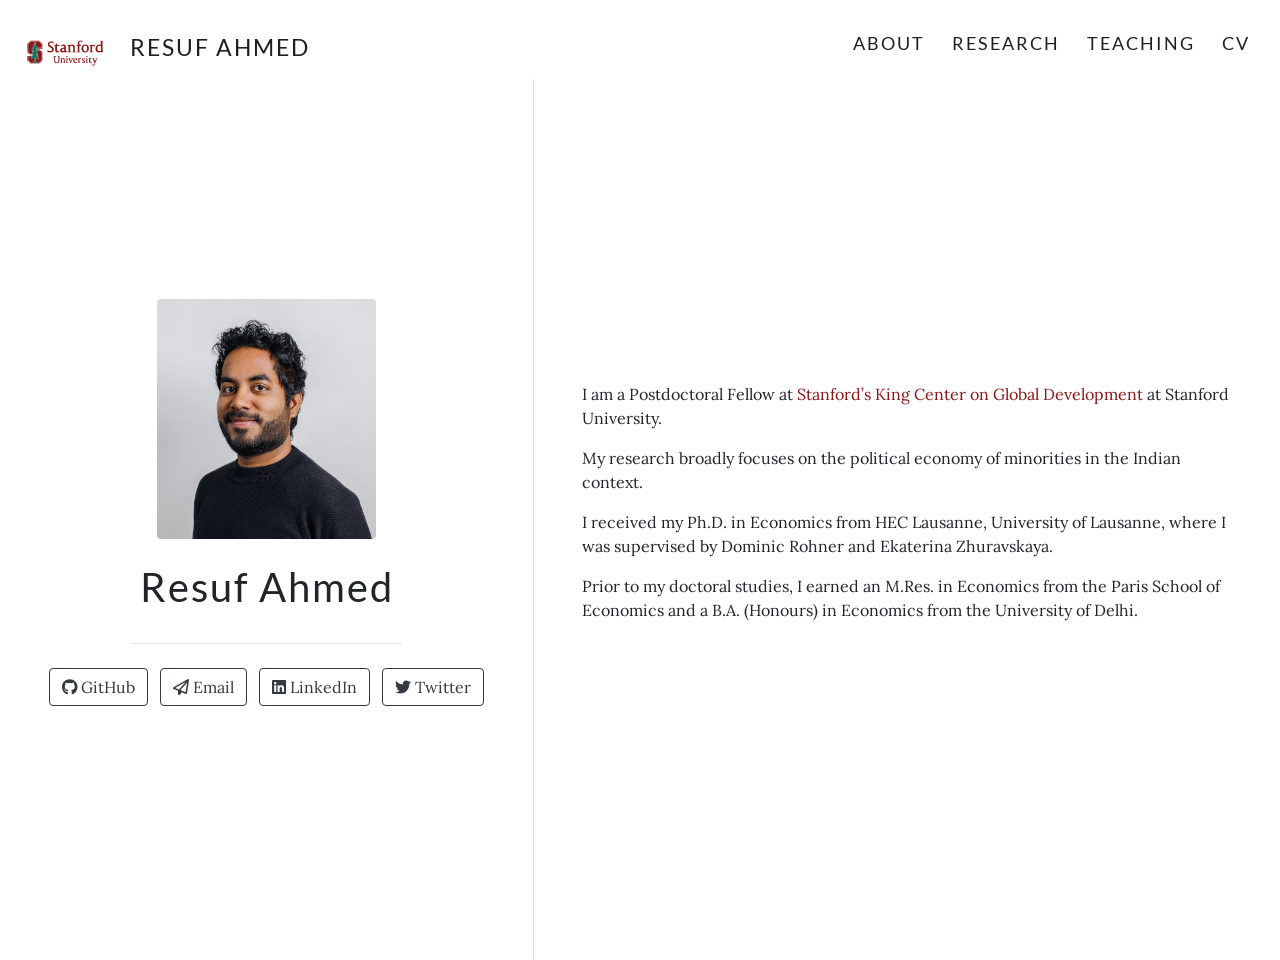
==== docs/index.html @ 6afdfbcd "updated papers" ====
<!doctype html>
<html lang="en">
  <head>
    <!-- Required meta tags -->
    <meta charset="utf-8">
    <meta name="viewport" content="width=device-width, initial-scale=1, shrink-to-fit=no">

    <!-- Bootstrap CSS -->
    <style type="text/css">:root{--blue:#007bff;--indigo:#6610f2;--purple:#6f42c1;--pink:#e83e8c;--red:#dc3545;--orange:#fd7e14;--yellow:#ffc107;--green:#28a745;--teal:#20c997;--cyan:#17a2b8;--white:#fff;--gray:#6c757d;--gray-dark:#343a40;--primary:#007bff;--secondary:#6c757d;--success:#28a745;--info:#17a2b8;--warning:#ffc107;--danger:#dc3545;--light:#f8f9fa;--dark:#343a40;--breakpoint-xs:0;--breakpoint-sm:576px;--breakpoint-md:768px;--breakpoint-lg:992px;--breakpoint-xl:1200px;--font-family-sans-serif:-apple-system,BlinkMacSystemFont,"Segoe UI",Roboto,"Helvetica Neue",Arial,"Noto Sans",sans-serif,"Apple Color Emoji","Segoe UI Emoji","Segoe UI Symbol","Noto Color Emoji";--font-family-monospace:SFMono-Regular,Menlo,Monaco,Consolas,"Liberation Mono","Courier New",monospace}*,::after,::before{box-sizing:border-box}html{font-family:sans-serif;line-height:1.15;-webkit-text-size-adjust:100%;-webkit-tap-highlight-color:transparent}article,aside,figcaption,figure,footer,header,hgroup,main,nav,section{display:block}body{margin:0;font-family:-apple-system,BlinkMacSystemFont,"Segoe UI",Roboto,"Helvetica Neue",Arial,"Noto Sans",sans-serif,"Apple Color Emoji","Segoe UI Emoji","Segoe UI Symbol","Noto Color Emoji";font-size:1rem;font-weight:400;line-height:1.5;color:#212529;text-align:left;background-color:#fff}[tabindex="-1"]:focus:not(:focus-visible){outline:0!important}hr{box-sizing:content-box;height:0;overflow:visible}h1,h2,h3,h4,h5,h6{margin-top:0;margin-bottom:.5rem}p{margin-top:0;margin-bottom:1rem}abbr[data-original-title],abbr[title]{text-decoration:underline;-webkit-text-decoration:underline dotted;text-decoration:underline dotted;cursor:help;border-bottom:0;-webkit-text-decoration-skip-ink:none;text-decoration-skip-ink:none}address{margin-bottom:1rem;font-style:normal;line-height:inherit}dl,ol,ul{margin-top:0;margin-bottom:1rem}ol ol,ol ul,ul ol,ul ul{margin-bottom:0}dt{font-weight:700}dd{margin-bottom:.5rem;margin-left:0}blockquote{margin:0 0 1rem}b,strong{font-weight:bolder}small{font-size:80%}sub,sup{position:relative;font-size:75%;line-height:0;vertical-align:baseline}sub{bottom:-.25em}sup{top:-.5em}a{color:#007bff;text-decoration:none;background-color:transparent}a:hover{color:#0056b3;text-decoration:underline}a:not([href]){color:inherit;text-decoration:none}a:not([href]):hover{color:inherit;text-decoration:none}code,kbd,pre,samp{font-family:SFMono-Regular,Menlo,Monaco,Consolas,"Liberation Mono","Courier New",monospace;font-size:1em}pre{margin-top:0;margin-bottom:1rem;overflow:auto;-ms-overflow-style:scrollbar}figure{margin:0 0 1rem}img{vertical-align:middle;border-style:none}svg{overflow:hidden;vertical-align:middle}table{border-collapse:collapse}caption{padding-top:.75rem;padding-bottom:.75rem;color:#6c757d;text-align:left;caption-side:bottom}th{text-align:inherit}label{display:inline-block;margin-bottom:.5rem}button{border-radius:0}button:focus{outline:1px dotted;outline:5px auto -webkit-focus-ring-color}button,input,optgroup,select,textarea{margin:0;font-family:inherit;font-size:inherit;line-height:inherit}button,input{overflow:visible}button,select{text-transform:none}[role=button]{cursor:pointer}select{word-wrap:normal}[type=button],[type=reset],[type=submit],button{-webkit-appearance:button}[type=button]:not(:disabled),[type=reset]:not(:disabled),[type=submit]:not(:disabled),button:not(:disabled){cursor:pointer}[type=button]::-moz-focus-inner,[type=reset]::-moz-focus-inner,[type=submit]::-moz-focus-inner,button::-moz-focus-inner{padding:0;border-style:none}input[type=checkbox],input[type=radio]{box-sizing:border-box;padding:0}textarea{overflow:auto;resize:vertical}fieldset{min-width:0;padding:0;margin:0;border:0}legend{display:block;width:100%;max-width:100%;padding:0;margin-bottom:.5rem;font-size:1.5rem;line-height:inherit;color:inherit;white-space:normal}progress{vertical-align:baseline}[type=number]::-webkit-inner-spin-button,[type=number]::-webkit-outer-spin-button{height:auto}[type=search]{outline-offset:-2px;-webkit-appearance:none}[type=search]::-webkit-search-decoration{-webkit-appearance:none}::-webkit-file-upload-button{font:inherit;-webkit-appearance:button}output{display:inline-block}summary{display:list-item;cursor:pointer}template{display:none}[hidden]{display:none!important}.h1,.h2,.h3,.h4,.h5,.h6,h1,h2,h3,h4,h5,h6{margin-bottom:.5rem;font-weight:500;line-height:1.2}.h1,h1{font-size:2.5rem}.h2,h2{font-size:2rem}.h3,h3{font-size:1.75rem}.h4,h4{font-size:1.5rem}.h5,h5{font-size:1.25rem}.h6,h6{font-size:1rem}.lead{font-size:1.25rem;font-weight:300}.display-1{font-size:6rem;font-weight:300;line-height:1.2}.display-2{font-size:5.5rem;font-weight:300;line-height:1.2}.display-3{font-size:4.5rem;font-weight:300;line-height:1.2}.display-4{font-size:3.5rem;font-weight:300;line-height:1.2}hr{margin-top:1rem;margin-bottom:1rem;border:0;border-top:1px solid rgba(0,0,0,.1)}.small,small{font-size:80%;font-weight:400}.mark,mark{padding:.2em;background-color:#fcf8e3}.list-unstyled{padding-left:0;list-style:none}.list-inline{padding-left:0;list-style:none}.list-inline-item{display:inline-block}.list-inline-item:not(:last-child){margin-right:.5rem}.initialism{font-size:90%;text-transform:uppercase}.blockquote{margin-bottom:1rem;font-size:1.25rem}.blockquote-footer{display:block;font-size:80%;color:#6c757d}.blockquote-footer::before{content:"\2014\00A0"}.img-fluid{max-width:100%;height:auto}.img-thumbnail{padding:.25rem;background-color:#fff;border:1px solid #dee2e6;border-radius:.25rem;max-width:100%;height:auto}.figure{display:inline-block}.figure-img{margin-bottom:.5rem;line-height:1}.figure-caption{font-size:90%;color:#6c757d}code{font-size:87.5%;color:#e83e8c;word-wrap:break-word}a>code{color:inherit}kbd{padding:.2rem .4rem;font-size:87.5%;color:#fff;background-color:#212529;border-radius:.2rem}kbd kbd{padding:0;font-size:100%;font-weight:700}pre{display:block;font-size:87.5%;color:#212529}pre code{font-size:inherit;color:inherit;word-break:normal}.pre-scrollable{max-height:340px;overflow-y:scroll}.container{width:100%;padding-right:15px;padding-left:15px;margin-right:auto;margin-left:auto}@media (min-width:576px){.container{max-width:540px}}@media (min-width:768px){.container{max-width:720px}}@media (min-width:992px){.container{max-width:960px}}@media (min-width:1200px){.container{max-width:1140px}}.container-fluid,.container-lg,.container-md,.container-sm,.container-xl{width:100%;padding-right:15px;padding-left:15px;margin-right:auto;margin-left:auto}@media (min-width:576px){.container,.container-sm{max-width:540px}}@media (min-width:768px){.container,.container-md,.container-sm{max-width:720px}}@media (min-width:992px){.container,.container-lg,.container-md,.container-sm{max-width:960px}}@media (min-width:1200px){.container,.container-lg,.container-md,.container-sm,.container-xl{max-width:1140px}}.row{display:-ms-flexbox;display:flex;-ms-flex-wrap:wrap;flex-wrap:wrap;margin-right:-15px;margin-left:-15px}.no-gutters{margin-right:0;margin-left:0}.no-gutters>.col,.no-gutters>[class*=col-]{padding-right:0;padding-left:0}.col,.col-1,.col-10,.col-11,.col-12,.col-2,.col-3,.col-4,.col-5,.col-6,.col-7,.col-8,.col-9,.col-auto,.col-lg,.col-lg-1,.col-lg-10,.col-lg-11,.col-lg-12,.col-lg-2,.col-lg-3,.col-lg-4,.col-lg-5,.col-lg-6,.col-lg-7,.col-lg-8,.col-lg-9,.col-lg-auto,.col-md,.col-md-1,.col-md-10,.col-md-11,.col-md-12,.col-md-2,.col-md-3,.col-md-4,.col-md-5,.col-md-6,.col-md-7,.col-md-8,.col-md-9,.col-md-auto,.col-sm,.col-sm-1,.col-sm-10,.col-sm-11,.col-sm-12,.col-sm-2,.col-sm-3,.col-sm-4,.col-sm-5,.col-sm-6,.col-sm-7,.col-sm-8,.col-sm-9,.col-sm-auto,.col-xl,.col-xl-1,.col-xl-10,.col-xl-11,.col-xl-12,.col-xl-2,.col-xl-3,.col-xl-4,.col-xl-5,.col-xl-6,.col-xl-7,.col-xl-8,.col-xl-9,.col-xl-auto{position:relative;width:100%;padding-right:15px;padding-left:15px}.col{-ms-flex-preferred-size:0;flex-basis:0;-ms-flex-positive:1;flex-grow:1;min-width:0;max-width:100%}.row-cols-1>*{-ms-flex:0 0 100%;flex:0 0 100%;max-width:100%}.row-cols-2>*{-ms-flex:0 0 50%;flex:0 0 50%;max-width:50%}.row-cols-3>*{-ms-flex:0 0 33.333333%;flex:0 0 33.333333%;max-width:33.333333%}.row-cols-4>*{-ms-flex:0 0 25%;flex:0 0 25%;max-width:25%}.row-cols-5>*{-ms-flex:0 0 20%;flex:0 0 20%;max-width:20%}.row-cols-6>*{-ms-flex:0 0 16.666667%;flex:0 0 16.666667%;max-width:16.666667%}.col-auto{-ms-flex:0 0 auto;flex:0 0 auto;width:auto;max-width:100%}.col-1{-ms-flex:0 0 8.333333%;flex:0 0 8.333333%;max-width:8.333333%}.col-2{-ms-flex:0 0 16.666667%;flex:0 0 16.666667%;max-width:16.666667%}.col-3{-ms-flex:0 0 25%;flex:0 0 25%;max-width:25%}.col-4{-ms-flex:0 0 33.333333%;flex:0 0 33.333333%;max-width:33.333333%}.col-5{-ms-flex:0 0 41.666667%;flex:0 0 41.666667%;max-width:41.666667%}.col-6{-ms-flex:0 0 50%;flex:0 0 50%;max-width:50%}.col-7{-ms-flex:0 0 58.333333%;flex:0 0 58.333333%;max-width:58.333333%}.col-8{-ms-flex:0 0 66.666667%;flex:0 0 66.666667%;max-width:66.666667%}.col-9{-ms-flex:0 0 75%;flex:0 0 75%;max-width:75%}.col-10{-ms-flex:0 0 83.333333%;flex:0 0 83.333333%;max-width:83.333333%}.col-11{-ms-flex:0 0 91.666667%;flex:0 0 91.666667%;max-width:91.666667%}.col-12{-ms-flex:0 0 100%;flex:0 0 100%;max-width:100%}.order-first{-ms-flex-order:-1;order:-1}.order-last{-ms-flex-order:13;order:13}.order-0{-ms-flex-order:0;order:0}.order-1{-ms-flex-order:1;order:1}.order-2{-ms-flex-order:2;order:2}.order-3{-ms-flex-order:3;order:3}.order-4{-ms-flex-order:4;order:4}.order-5{-ms-flex-order:5;order:5}.order-6{-ms-flex-order:6;order:6}.order-7{-ms-flex-order:7;order:7}.order-8{-ms-flex-order:8;order:8}.order-9{-ms-flex-order:9;order:9}.order-10{-ms-flex-order:10;order:10}.order-11{-ms-flex-order:11;order:11}.order-12{-ms-flex-order:12;order:12}.offset-1{margin-left:8.333333%}.offset-2{margin-left:16.666667%}.offset-3{margin-left:25%}.offset-4{margin-left:33.333333%}.offset-5{margin-left:41.666667%}.offset-6{margin-left:50%}.offset-7{margin-left:58.333333%}.offset-8{margin-left:66.666667%}.offset-9{margin-left:75%}.offset-10{margin-left:83.333333%}.offset-11{margin-left:91.666667%}@media (min-width:576px){.col-sm{-ms-flex-preferred-size:0;flex-basis:0;-ms-flex-positive:1;flex-grow:1;min-width:0;max-width:100%}.row-cols-sm-1>*{-ms-flex:0 0 100%;flex:0 0 100%;max-width:100%}.row-cols-sm-2>*{-ms-flex:0 0 50%;flex:0 0 50%;max-width:50%}.row-cols-sm-3>*{-ms-flex:0 0 33.333333%;flex:0 0 33.333333%;max-width:33.333333%}.row-cols-sm-4>*{-ms-flex:0 0 25%;flex:0 0 25%;max-width:25%}.row-cols-sm-5>*{-ms-flex:0 0 20%;flex:0 0 20%;max-width:20%}.row-cols-sm-6>*{-ms-flex:0 0 16.666667%;flex:0 0 16.666667%;max-width:16.666667%}.col-sm-auto{-ms-flex:0 0 auto;flex:0 0 auto;width:auto;max-width:100%}.col-sm-1{-ms-flex:0 0 8.333333%;flex:0 0 8.333333%;max-width:8.333333%}.col-sm-2{-ms-flex:0 0 16.666667%;flex:0 0 16.666667%;max-width:16.666667%}.col-sm-3{-ms-flex:0 0 25%;flex:0 0 25%;max-width:25%}.col-sm-4{-ms-flex:0 0 33.333333%;flex:0 0 33.333333%;max-width:33.333333%}.col-sm-5{-ms-flex:0 0 41.666667%;flex:0 0 41.666667%;max-width:41.666667%}.col-sm-6{-ms-flex:0 0 50%;flex:0 0 50%;max-width:50%}.col-sm-7{-ms-flex:0 0 58.333333%;flex:0 0 58.333333%;max-width:58.333333%}.col-sm-8{-ms-flex:0 0 66.666667%;flex:0 0 66.666667%;max-width:66.666667%}.col-sm-9{-ms-flex:0 0 75%;flex:0 0 75%;max-width:75%}.col-sm-10{-ms-flex:0 0 83.333333%;flex:0 0 83.333333%;max-width:83.333333%}.col-sm-11{-ms-flex:0 0 91.666667%;flex:0 0 91.666667%;max-width:91.666667%}.col-sm-12{-ms-flex:0 0 100%;flex:0 0 100%;max-width:100%}.order-sm-first{-ms-flex-order:-1;order:-1}.order-sm-last{-ms-flex-order:13;order:13}.order-sm-0{-ms-flex-order:0;order:0}.order-sm-1{-ms-flex-order:1;order:1}.order-sm-2{-ms-flex-order:2;order:2}.order-sm-3{-ms-flex-order:3;order:3}.order-sm-4{-ms-flex-order:4;order:4}.order-sm-5{-ms-flex-order:5;order:5}.order-sm-6{-ms-flex-order:6;order:6}.order-sm-7{-ms-flex-order:7;order:7}.order-sm-8{-ms-flex-order:8;order:8}.order-sm-9{-ms-flex-order:9;order:9}.order-sm-10{-ms-flex-order:10;order:10}.order-sm-11{-ms-flex-order:11;order:11}.order-sm-12{-ms-flex-order:12;order:12}.offset-sm-0{margin-left:0}.offset-sm-1{margin-left:8.333333%}.offset-sm-2{margin-left:16.666667%}.offset-sm-3{margin-left:25%}.offset-sm-4{margin-left:33.333333%}.offset-sm-5{margin-left:41.666667%}.offset-sm-6{margin-left:50%}.offset-sm-7{margin-left:58.333333%}.offset-sm-8{margin-left:66.666667%}.offset-sm-9{margin-left:75%}.offset-sm-10{margin-left:83.333333%}.offset-sm-11{margin-left:91.666667%}}@media (min-width:768px){.col-md{-ms-flex-preferred-size:0;flex-basis:0;-ms-flex-positive:1;flex-grow:1;min-width:0;max-width:100%}.row-cols-md-1>*{-ms-flex:0 0 100%;flex:0 0 100%;max-width:100%}.row-cols-md-2>*{-ms-flex:0 0 50%;flex:0 0 50%;max-width:50%}.row-cols-md-3>*{-ms-flex:0 0 33.333333%;flex:0 0 33.333333%;max-width:33.333333%}.row-cols-md-4>*{-ms-flex:0 0 25%;flex:0 0 25%;max-width:25%}.row-cols-md-5>*{-ms-flex:0 0 20%;flex:0 0 20%;max-width:20%}.row-cols-md-6>*{-ms-flex:0 0 16.666667%;flex:0 0 16.666667%;max-width:16.666667%}.col-md-auto{-ms-flex:0 0 auto;flex:0 0 auto;width:auto;max-width:100%}.col-md-1{-ms-flex:0 0 8.333333%;flex:0 0 8.333333%;max-width:8.333333%}.col-md-2{-ms-flex:0 0 16.666667%;flex:0 0 16.666667%;max-width:16.666667%}.col-md-3{-ms-flex:0 0 25%;flex:0 0 25%;max-width:25%}.col-md-4{-ms-flex:0 0 33.333333%;flex:0 0 33.333333%;max-width:33.333333%}.col-md-5{-ms-flex:0 0 41.666667%;flex:0 0 41.666667%;max-width:41.666667%}.col-md-6{-ms-flex:0 0 50%;flex:0 0 50%;max-width:50%}.col-md-7{-ms-flex:0 0 58.333333%;flex:0 0 58.333333%;max-width:58.333333%}.col-md-8{-ms-flex:0 0 66.666667%;flex:0 0 66.666667%;max-width:66.666667%}.col-md-9{-ms-flex:0 0 75%;flex:0 0 75%;max-width:75%}.col-md-10{-ms-flex:0 0 83.333333%;flex:0 0 83.333333%;max-width:83.333333%}.col-md-11{-ms-flex:0 0 91.666667%;flex:0 0 91.666667%;max-width:91.666667%}.col-md-12{-ms-flex:0 0 100%;flex:0 0 100%;max-width:100%}.order-md-first{-ms-flex-order:-1;order:-1}.order-md-last{-ms-flex-order:13;order:13}.order-md-0{-ms-flex-order:0;order:0}.order-md-1{-ms-flex-order:1;order:1}.order-md-2{-ms-flex-order:2;order:2}.order-md-3{-ms-flex-order:3;order:3}.order-md-4{-ms-flex-order:4;order:4}.order-md-5{-ms-flex-order:5;order:5}.order-md-6{-ms-flex-order:6;order:6}.order-md-7{-ms-flex-order:7;order:7}.order-md-8{-ms-flex-order:8;order:8}.order-md-9{-ms-flex-order:9;order:9}.order-md-10{-ms-flex-order:10;order:10}.order-md-11{-ms-flex-order:11;order:11}.order-md-12{-ms-flex-order:12;order:12}.offset-md-0{margin-left:0}.offset-md-1{margin-left:8.333333%}.offset-md-2{margin-left:16.666667%}.offset-md-3{margin-left:25%}.offset-md-4{margin-left:33.333333%}.offset-md-5{margin-left:41.666667%}.offset-md-6{margin-left:50%}.offset-md-7{margin-left:58.333333%}.offset-md-8{margin-left:66.666667%}.offset-md-9{margin-left:75%}.offset-md-10{margin-left:83.333333%}.offset-md-11{margin-left:91.666667%}}@media (min-width:992px){.col-lg{-ms-flex-preferred-size:0;flex-basis:0;-ms-flex-positive:1;flex-grow:1;min-width:0;max-width:100%}.row-cols-lg-1>*{-ms-flex:0 0 100%;flex:0 0 100%;max-width:100%}.row-cols-lg-2>*{-ms-flex:0 0 50%;flex:0 0 50%;max-width:50%}.row-cols-lg-3>*{-ms-flex:0 0 33.333333%;flex:0 0 33.333333%;max-width:33.333333%}.row-cols-lg-4>*{-ms-flex:0 0 25%;flex:0 0 25%;max-width:25%}.row-cols-lg-5>*{-ms-flex:0 0 20%;flex:0 0 20%;max-width:20%}.row-cols-lg-6>*{-ms-flex:0 0 16.666667%;flex:0 0 16.666667%;max-width:16.666667%}.col-lg-auto{-ms-flex:0 0 auto;flex:0 0 auto;width:auto;max-width:100%}.col-lg-1{-ms-flex:0 0 8.333333%;flex:0 0 8.333333%;max-width:8.333333%}.col-lg-2{-ms-flex:0 0 16.666667%;flex:0 0 16.666667%;max-width:16.666667%}.col-lg-3{-ms-flex:0 0 25%;flex:0 0 25%;max-width:25%}.col-lg-4{-ms-flex:0 0 33.333333%;flex:0 0 33.333333%;max-width:33.333333%}.col-lg-5{-ms-flex:0 0 41.666667%;flex:0 0 41.666667%;max-width:41.666667%}.col-lg-6{-ms-flex:0 0 50%;flex:0 0 50%;max-width:50%}.col-lg-7{-ms-flex:0 0 58.333333%;flex:0 0 58.333333%;max-width:58.333333%}.col-lg-8{-ms-flex:0 0 66.666667%;flex:0 0 66.666667%;max-width:66.666667%}.col-lg-9{-ms-flex:0 0 75%;flex:0 0 75%;max-width:75%}.col-lg-10{-ms-flex:0 0 83.333333%;flex:0 0 83.333333%;max-width:83.333333%}.col-lg-11{-ms-flex:0 0 91.666667%;flex:0 0 91.666667%;max-width:91.666667%}.col-lg-12{-ms-flex:0 0 100%;flex:0 0 100%;max-width:100%}.order-lg-first{-ms-flex-order:-1;order:-1}.order-lg-last{-ms-flex-order:13;order:13}.order-lg-0{-ms-flex-order:0;order:0}.order-lg-1{-ms-flex-order:1;order:1}.order-lg-2{-ms-flex-order:2;order:2}.order-lg-3{-ms-flex-order:3;order:3}.order-lg-4{-ms-flex-order:4;order:4}.order-lg-5{-ms-flex-order:5;order:5}.order-lg-6{-ms-flex-order:6;order:6}.order-lg-7{-ms-flex-order:7;order:7}.order-lg-8{-ms-flex-order:8;order:8}.order-lg-9{-ms-flex-order:9;order:9}.order-lg-10{-ms-flex-order:10;order:10}.order-lg-11{-ms-flex-order:11;order:11}.order-lg-12{-ms-flex-order:12;order:12}.offset-lg-0{margin-left:0}.offset-lg-1{margin-left:8.333333%}.offset-lg-2{margin-left:16.666667%}.offset-lg-3{margin-left:25%}.offset-lg-4{margin-left:33.333333%}.offset-lg-5{margin-left:41.666667%}.offset-lg-6{margin-left:50%}.offset-lg-7{margin-left:58.333333%}.offset-lg-8{margin-left:66.666667%}.offset-lg-9{margin-left:75%}.offset-lg-10{margin-left:83.333333%}.offset-lg-11{margin-left:91.666667%}}@media (min-width:1200px){.col-xl{-ms-flex-preferred-size:0;flex-basis:0;-ms-flex-positive:1;flex-grow:1;min-width:0;max-width:100%}.row-cols-xl-1>*{-ms-flex:0 0 100%;flex:0 0 100%;max-width:100%}.row-cols-xl-2>*{-ms-flex:0 0 50%;flex:0 0 50%;max-width:50%}.row-cols-xl-3>*{-ms-flex:0 0 33.333333%;flex:0 0 33.333333%;max-width:33.333333%}.row-cols-xl-4>*{-ms-flex:0 0 25%;flex:0 0 25%;max-width:25%}.row-cols-xl-5>*{-ms-flex:0 0 20%;flex:0 0 20%;max-width:20%}.row-cols-xl-6>*{-ms-flex:0 0 16.666667%;flex:0 0 16.666667%;max-width:16.666667%}.col-xl-auto{-ms-flex:0 0 auto;flex:0 0 auto;width:auto;max-width:100%}.col-xl-1{-ms-flex:0 0 8.333333%;flex:0 0 8.333333%;max-width:8.333333%}.col-xl-2{-ms-flex:0 0 16.666667%;flex:0 0 16.666667%;max-width:16.666667%}.col-xl-3{-ms-flex:0 0 25%;flex:0 0 25%;max-width:25%}.col-xl-4{-ms-flex:0 0 33.333333%;flex:0 0 33.333333%;max-width:33.333333%}.col-xl-5{-ms-flex:0 0 41.666667%;flex:0 0 41.666667%;max-width:41.666667%}.col-xl-6{-ms-flex:0 0 50%;flex:0 0 50%;max-width:50%}.col-xl-7{-ms-flex:0 0 58.333333%;flex:0 0 58.333333%;max-width:58.333333%}.col-xl-8{-ms-flex:0 0 66.666667%;flex:0 0 66.666667%;max-width:66.666667%}.col-xl-9{-ms-flex:0 0 75%;flex:0 0 75%;max-width:75%}.col-xl-10{-ms-flex:0 0 83.333333%;flex:0 0 83.333333%;max-width:83.333333%}.col-xl-11{-ms-flex:0 0 91.666667%;flex:0 0 91.666667%;max-width:91.666667%}.col-xl-12{-ms-flex:0 0 100%;flex:0 0 100%;max-width:100%}.order-xl-first{-ms-flex-order:-1;order:-1}.order-xl-last{-ms-flex-order:13;order:13}.order-xl-0{-ms-flex-order:0;order:0}.order-xl-1{-ms-flex-order:1;order:1}.order-xl-2{-ms-flex-order:2;order:2}.order-xl-3{-ms-flex-order:3;order:3}.order-xl-4{-ms-flex-order:4;order:4}.order-xl-5{-ms-flex-order:5;order:5}.order-xl-6{-ms-flex-order:6;order:6}.order-xl-7{-ms-flex-order:7;order:7}.order-xl-8{-ms-flex-order:8;order:8}.order-xl-9{-ms-flex-order:9;order:9}.order-xl-10{-ms-flex-order:10;order:10}.order-xl-11{-ms-flex-order:11;order:11}.order-xl-12{-ms-flex-order:12;order:12}.offset-xl-0{margin-left:0}.offset-xl-1{margin-left:8.333333%}.offset-xl-2{margin-left:16.666667%}.offset-xl-3{margin-left:25%}.offset-xl-4{margin-left:33.333333%}.offset-xl-5{margin-left:41.666667%}.offset-xl-6{margin-left:50%}.offset-xl-7{margin-left:58.333333%}.offset-xl-8{margin-left:66.666667%}.offset-xl-9{margin-left:75%}.offset-xl-10{margin-left:83.333333%}.offset-xl-11{margin-left:91.666667%}}.table{width:100%;margin-bottom:1rem;color:#212529}.table td,.table th{padding:.75rem;vertical-align:top;border-top:1px solid #dee2e6}.table thead th{vertical-align:bottom;border-bottom:2px solid #dee2e6}.table tbody+tbody{border-top:2px solid #dee2e6}.table-sm td,.table-sm th{padding:.3rem}.table-bordered{border:1px solid #dee2e6}.table-bordered td,.table-bordered th{border:1px solid #dee2e6}.table-bordered thead td,.table-bordered thead th{border-bottom-width:2px}.table-borderless tbody+tbody,.table-borderless td,.table-borderless th,.table-borderless thead th{border:0}.table-striped tbody tr:nth-of-type(odd){background-color:rgba(0,0,0,.05)}.table-hover tbody tr:hover{color:#212529;background-color:rgba(0,0,0,.075)}.table-primary,.table-primary>td,.table-primary>th{background-color:#b8daff}.table-primary tbody+tbody,.table-primary td,.table-primary th,.table-primary thead th{border-color:#7abaff}.table-hover .table-primary:hover{background-color:#9fcdff}.table-hover .table-primary:hover>td,.table-hover .table-primary:hover>th{background-color:#9fcdff}.table-secondary,.table-secondary>td,.table-secondary>th{background-color:#d6d8db}.table-secondary tbody+tbody,.table-secondary td,.table-secondary th,.table-secondary thead th{border-color:#b3b7bb}.table-hover .table-secondary:hover{background-color:#c8cbcf}.table-hover .table-secondary:hover>td,.table-hover .table-secondary:hover>th{background-color:#c8cbcf}.table-success,.table-success>td,.table-success>th{background-color:#c3e6cb}.table-success tbody+tbody,.table-success td,.table-success th,.table-success thead th{border-color:#8fd19e}.table-hover .table-success:hover{background-color:#b1dfbb}.table-hover .table-success:hover>td,.table-hover .table-success:hover>th{background-color:#b1dfbb}.table-info,.table-info>td,.table-info>th{background-color:#bee5eb}.table-info tbody+tbody,.table-info td,.table-info th,.table-info thead th{border-color:#86cfda}.table-hover .table-info:hover{background-color:#abdde5}.table-hover .table-info:hover>td,.table-hover .table-info:hover>th{background-color:#abdde5}.table-warning,.table-warning>td,.table-warning>th{background-color:#ffeeba}.table-warning tbody+tbody,.table-warning td,.table-warning th,.table-warning thead th{border-color:#ffdf7e}.table-hover .table-warning:hover{background-color:#ffe8a1}.table-hover .table-warning:hover>td,.table-hover .table-warning:hover>th{background-color:#ffe8a1}.table-danger,.table-danger>td,.table-danger>th{background-color:#f5c6cb}.table-danger tbody+tbody,.table-danger td,.table-danger th,.table-danger thead th{border-color:#ed969e}.table-hover .table-danger:hover{background-color:#f1b0b7}.table-hover .table-danger:hover>td,.table-hover .table-danger:hover>th{background-color:#f1b0b7}.table-light,.table-light>td,.table-light>th{background-color:#fdfdfe}.table-light tbody+tbody,.table-light td,.table-light th,.table-light thead th{border-color:#fbfcfc}.table-hover .table-light:hover{background-color:#ececf6}.table-hover .table-light:hover>td,.table-hover .table-light:hover>th{background-color:#ececf6}.table-dark,.table-dark>td,.table-dark>th{background-color:#c6c8ca}.table-dark tbody+tbody,.table-dark td,.table-dark th,.table-dark thead th{border-color:#95999c}.table-hover .table-dark:hover{background-color:#b9bbbe}.table-hover .table-dark:hover>td,.table-hover .table-dark:hover>th{background-color:#b9bbbe}.table-active,.table-active>td,.table-active>th{background-color:rgba(0,0,0,.075)}.table-hover .table-active:hover{background-color:rgba(0,0,0,.075)}.table-hover .table-active:hover>td,.table-hover .table-active:hover>th{background-color:rgba(0,0,0,.075)}.table .thead-dark th{color:#fff;background-color:#343a40;border-color:#454d55}.table .thead-light th{color:#495057;background-color:#e9ecef;border-color:#dee2e6}.table-dark{color:#fff;background-color:#343a40}.table-dark td,.table-dark th,.table-dark thead th{border-color:#454d55}.table-dark.table-bordered{border:0}.table-dark.table-striped tbody tr:nth-of-type(odd){background-color:rgba(255,255,255,.05)}.table-dark.table-hover tbody tr:hover{color:#fff;background-color:rgba(255,255,255,.075)}@media (max-width:575.98px){.table-responsive-sm{display:block;width:100%;overflow-x:auto;-webkit-overflow-scrolling:touch}.table-responsive-sm>.table-bordered{border:0}}@media (max-width:767.98px){.table-responsive-md{display:block;width:100%;overflow-x:auto;-webkit-overflow-scrolling:touch}.table-responsive-md>.table-bordered{border:0}}@media (max-width:991.98px){.table-responsive-lg{display:block;width:100%;overflow-x:auto;-webkit-overflow-scrolling:touch}.table-responsive-lg>.table-bordered{border:0}}@media (max-width:1199.98px){.table-responsive-xl{display:block;width:100%;overflow-x:auto;-webkit-overflow-scrolling:touch}.table-responsive-xl>.table-bordered{border:0}}.table-responsive{display:block;width:100%;overflow-x:auto;-webkit-overflow-scrolling:touch}.table-responsive>.table-bordered{border:0}.form-control{display:block;width:100%;height:calc(1.5em + .75rem + 2px);padding:.375rem .75rem;font-size:1rem;font-weight:400;line-height:1.5;color:#495057;background-color:#fff;background-clip:padding-box;border:1px solid #ced4da;border-radius:.25rem;transition:border-color .15s ease-in-out,box-shadow .15s ease-in-out}@media (prefers-reduced-motion:reduce){.form-control{transition:none}}.form-control::-ms-expand{background-color:transparent;border:0}.form-control:-moz-focusring{color:transparent;text-shadow:0 0 0 #495057}.form-control:focus{color:#495057;background-color:#fff;border-color:#80bdff;outline:0;box-shadow:0 0 0 .2rem rgba(0,123,255,.25)}.form-control::-webkit-input-placeholder{color:#6c757d;opacity:1}.form-control::-moz-placeholder{color:#6c757d;opacity:1}.form-control:-ms-input-placeholder{color:#6c757d;opacity:1}.form-control::-ms-input-placeholder{color:#6c757d;opacity:1}.form-control::placeholder{color:#6c757d;opacity:1}.form-control:disabled,.form-control[readonly]{background-color:#e9ecef;opacity:1}input[type=date].form-control,input[type=datetime-local].form-control,input[type=month].form-control,input[type=time].form-control{-webkit-appearance:none;-moz-appearance:none;appearance:none}select.form-control:focus::-ms-value{color:#495057;background-color:#fff}.form-control-file,.form-control-range{display:block;width:100%}.col-form-label{padding-top:calc(.375rem + 1px);padding-bottom:calc(.375rem + 1px);margin-bottom:0;font-size:inherit;line-height:1.5}.col-form-label-lg{padding-top:calc(.5rem + 1px);padding-bottom:calc(.5rem + 1px);font-size:1.25rem;line-height:1.5}.col-form-label-sm{padding-top:calc(.25rem + 1px);padding-bottom:calc(.25rem + 1px);font-size:.875rem;line-height:1.5}.form-control-plaintext{display:block;width:100%;padding:.375rem 0;margin-bottom:0;font-size:1rem;line-height:1.5;color:#212529;background-color:transparent;border:solid transparent;border-width:1px 0}.form-control-plaintext.form-control-lg,.form-control-plaintext.form-control-sm{padding-right:0;padding-left:0}.form-control-sm{height:calc(1.5em + .5rem + 2px);padding:.25rem .5rem;font-size:.875rem;line-height:1.5;border-radius:.2rem}.form-control-lg{height:calc(1.5em + 1rem + 2px);padding:.5rem 1rem;font-size:1.25rem;line-height:1.5;border-radius:.3rem}select.form-control[multiple],select.form-control[size]{height:auto}textarea.form-control{height:auto}.form-group{margin-bottom:1rem}.form-text{display:block;margin-top:.25rem}.form-row{display:-ms-flexbox;display:flex;-ms-flex-wrap:wrap;flex-wrap:wrap;margin-right:-5px;margin-left:-5px}.form-row>.col,.form-row>[class*=col-]{padding-right:5px;padding-left:5px}.form-check{position:relative;display:block;padding-left:1.25rem}.form-check-input{position:absolute;margin-top:.3rem;margin-left:-1.25rem}.form-check-input:disabled~.form-check-label,.form-check-input[disabled]~.form-check-label{color:#6c757d}.form-check-label{margin-bottom:0}.form-check-inline{display:-ms-inline-flexbox;display:inline-flex;-ms-flex-align:center;align-items:center;padding-left:0;margin-right:.75rem}.form-check-inline .form-check-input{position:static;margin-top:0;margin-right:.3125rem;margin-left:0}.valid-feedback{display:none;width:100%;margin-top:.25rem;font-size:80%;color:#28a745}.valid-tooltip{position:absolute;top:100%;z-index:5;display:none;max-width:100%;padding:.25rem .5rem;margin-top:.1rem;font-size:.875rem;line-height:1.5;color:#fff;background-color:rgba(40,167,69,.9);border-radius:.25rem}.is-valid~.valid-feedback,.is-valid~.valid-tooltip,.was-validated :valid~.valid-feedback,.was-validated :valid~.valid-tooltip{display:block}.form-control.is-valid,.was-validated .form-control:valid{border-color:#28a745;padding-right:calc(1.5em + .75rem);background-image:url("data:image/svg+xml,%3csvg xmlns='http://www.w3.org/2000/svg' width='8' height='8' viewBox='0 0 8 8'%3e%3cpath fill='%2328a745' d='M2.3 6.73L.6 4.53c-.4-1.04.46-1.4 1.1-.8l1.1 1.4 3.4-3.8c.6-.63 1.6-.27 1.2.7l-4 4.6c-.43.5-.8.4-1.1.1z'/%3e%3c/svg%3e");background-repeat:no-repeat;background-position:right calc(.375em + .1875rem) center;background-size:calc(.75em + .375rem) calc(.75em + .375rem)}.form-control.is-valid:focus,.was-validated .form-control:valid:focus{border-color:#28a745;box-shadow:0 0 0 .2rem rgba(40,167,69,.25)}.was-validated textarea.form-control:valid,textarea.form-control.is-valid{padding-right:calc(1.5em + .75rem);background-position:top calc(.375em + .1875rem) right calc(.375em + .1875rem)}.custom-select.is-valid,.was-validated .custom-select:valid{border-color:#28a745;padding-right:calc(.75em + 2.3125rem);background:url("data:image/svg+xml,%3csvg xmlns='http://www.w3.org/2000/svg' width='4' height='5' viewBox='0 0 4 5'%3e%3cpath fill='%23343a40' d='M2 0L0 2h4zm0 5L0 3h4z'/%3e%3c/svg%3e") no-repeat right .75rem center/8px 10px,url("data:image/svg+xml,%3csvg xmlns='http://www.w3.org/2000/svg' width='8' height='8' viewBox='0 0 8 8'%3e%3cpath fill='%2328a745' d='M2.3 6.73L.6 4.53c-.4-1.04.46-1.4 1.1-.8l1.1 1.4 3.4-3.8c.6-.63 1.6-.27 1.2.7l-4 4.6c-.43.5-.8.4-1.1.1z'/%3e%3c/svg%3e") #fff no-repeat center right 1.75rem/calc(.75em + .375rem) calc(.75em + .375rem)}.custom-select.is-valid:focus,.was-validated .custom-select:valid:focus{border-color:#28a745;box-shadow:0 0 0 .2rem rgba(40,167,69,.25)}.form-check-input.is-valid~.form-check-label,.was-validated .form-check-input:valid~.form-check-label{color:#28a745}.form-check-input.is-valid~.valid-feedback,.form-check-input.is-valid~.valid-tooltip,.was-validated .form-check-input:valid~.valid-feedback,.was-validated .form-check-input:valid~.valid-tooltip{display:block}.custom-control-input.is-valid~.custom-control-label,.was-validated .custom-control-input:valid~.custom-control-label{color:#28a745}.custom-control-input.is-valid~.custom-control-label::before,.was-validated .custom-control-input:valid~.custom-control-label::before{border-color:#28a745}.custom-control-input.is-valid:checked~.custom-control-label::before,.was-validated .custom-control-input:valid:checked~.custom-control-label::before{border-color:#34ce57;background-color:#34ce57}.custom-control-input.is-valid:focus~.custom-control-label::before,.was-validated .custom-control-input:valid:focus~.custom-control-label::before{box-shadow:0 0 0 .2rem rgba(40,167,69,.25)}.custom-control-input.is-valid:focus:not(:checked)~.custom-control-label::before,.was-validated .custom-control-input:valid:focus:not(:checked)~.custom-control-label::before{border-color:#28a745}.custom-file-input.is-valid~.custom-file-label,.was-validated .custom-file-input:valid~.custom-file-label{border-color:#28a745}.custom-file-input.is-valid:focus~.custom-file-label,.was-validated .custom-file-input:valid:focus~.custom-file-label{border-color:#28a745;box-shadow:0 0 0 .2rem rgba(40,167,69,.25)}.invalid-feedback{display:none;width:100%;margin-top:.25rem;font-size:80%;color:#dc3545}.invalid-tooltip{position:absolute;top:100%;z-index:5;display:none;max-width:100%;padding:.25rem .5rem;margin-top:.1rem;font-size:.875rem;line-height:1.5;color:#fff;background-color:rgba(220,53,69,.9);border-radius:.25rem}.is-invalid~.invalid-feedback,.is-invalid~.invalid-tooltip,.was-validated :invalid~.invalid-feedback,.was-validated :invalid~.invalid-tooltip{display:block}.form-control.is-invalid,.was-validated .form-control:invalid{border-color:#dc3545;padding-right:calc(1.5em + .75rem);background-image:url("data:image/svg+xml,%3csvg xmlns='http://www.w3.org/2000/svg' width='12' height='12' fill='none' stroke='%23dc3545' viewBox='0 0 12 12'%3e%3ccircle cx='6' cy='6' r='4.5'/%3e%3cpath stroke-linejoin='round' d='M5.8 3.6h.4L6 6.5z'/%3e%3ccircle cx='6' cy='8.2' r='.6' fill='%23dc3545' stroke='none'/%3e%3c/svg%3e");background-repeat:no-repeat;background-position:right calc(.375em + .1875rem) center;background-size:calc(.75em + .375rem) calc(.75em + .375rem)}.form-control.is-invalid:focus,.was-validated .form-control:invalid:focus{border-color:#dc3545;box-shadow:0 0 0 .2rem rgba(220,53,69,.25)}.was-validated textarea.form-control:invalid,textarea.form-control.is-invalid{padding-right:calc(1.5em + .75rem);background-position:top calc(.375em + .1875rem) right calc(.375em + .1875rem)}.custom-select.is-invalid,.was-validated .custom-select:invalid{border-color:#dc3545;padding-right:calc(.75em + 2.3125rem);background:url("data:image/svg+xml,%3csvg xmlns='http://www.w3.org/2000/svg' width='4' height='5' viewBox='0 0 4 5'%3e%3cpath fill='%23343a40' d='M2 0L0 2h4zm0 5L0 3h4z'/%3e%3c/svg%3e") no-repeat right .75rem center/8px 10px,url("data:image/svg+xml,%3csvg xmlns='http://www.w3.org/2000/svg' width='12' height='12' fill='none' stroke='%23dc3545' viewBox='0 0 12 12'%3e%3ccircle cx='6' cy='6' r='4.5'/%3e%3cpath stroke-linejoin='round' d='M5.8 3.6h.4L6 6.5z'/%3e%3ccircle cx='6' cy='8.2' r='.6' fill='%23dc3545' stroke='none'/%3e%3c/svg%3e") #fff no-repeat center right 1.75rem/calc(.75em + .375rem) calc(.75em + .375rem)}.custom-select.is-invalid:focus,.was-validated .custom-select:invalid:focus{border-color:#dc3545;box-shadow:0 0 0 .2rem rgba(220,53,69,.25)}.form-check-input.is-invalid~.form-check-label,.was-validated .form-check-input:invalid~.form-check-label{color:#dc3545}.form-check-input.is-invalid~.invalid-feedback,.form-check-input.is-invalid~.invalid-tooltip,.was-validated .form-check-input:invalid~.invalid-feedback,.was-validated .form-check-input:invalid~.invalid-tooltip{display:block}.custom-control-input.is-invalid~.custom-control-label,.was-validated .custom-control-input:invalid~.custom-control-label{color:#dc3545}.custom-control-input.is-invalid~.custom-control-label::before,.was-validated .custom-control-input:invalid~.custom-control-label::before{border-color:#dc3545}.custom-control-input.is-invalid:checked~.custom-control-label::before,.was-validated .custom-control-input:invalid:checked~.custom-control-label::before{border-color:#e4606d;background-color:#e4606d}.custom-control-input.is-invalid:focus~.custom-control-label::before,.was-validated .custom-control-input:invalid:focus~.custom-control-label::before{box-shadow:0 0 0 .2rem rgba(220,53,69,.25)}.custom-control-input.is-invalid:focus:not(:checked)~.custom-control-label::before,.was-validated .custom-control-input:invalid:focus:not(:checked)~.custom-control-label::before{border-color:#dc3545}.custom-file-input.is-invalid~.custom-file-label,.was-validated .custom-file-input:invalid~.custom-file-label{border-color:#dc3545}.custom-file-input.is-invalid:focus~.custom-file-label,.was-validated .custom-file-input:invalid:focus~.custom-file-label{border-color:#dc3545;box-shadow:0 0 0 .2rem rgba(220,53,69,.25)}.form-inline{display:-ms-flexbox;display:flex;-ms-flex-flow:row wrap;flex-flow:row wrap;-ms-flex-align:center;align-items:center}.form-inline .form-check{width:100%}@media (min-width:576px){.form-inline label{display:-ms-flexbox;display:flex;-ms-flex-align:center;align-items:center;-ms-flex-pack:center;justify-content:center;margin-bottom:0}.form-inline .form-group{display:-ms-flexbox;display:flex;-ms-flex:0 0 auto;flex:0 0 auto;-ms-flex-flow:row wrap;flex-flow:row wrap;-ms-flex-align:center;align-items:center;margin-bottom:0}.form-inline .form-control{display:inline-block;width:auto;vertical-align:middle}.form-inline .form-control-plaintext{display:inline-block}.form-inline .custom-select,.form-inline .input-group{width:auto}.form-inline .form-check{display:-ms-flexbox;display:flex;-ms-flex-align:center;align-items:center;-ms-flex-pack:center;justify-content:center;width:auto;padding-left:0}.form-inline .form-check-input{position:relative;-ms-flex-negative:0;flex-shrink:0;margin-top:0;margin-right:.25rem;margin-left:0}.form-inline .custom-control{-ms-flex-align:center;align-items:center;-ms-flex-pack:center;justify-content:center}.form-inline .custom-control-label{margin-bottom:0}}.btn{display:inline-block;font-weight:400;color:#212529;text-align:center;vertical-align:middle;-webkit-user-select:none;-moz-user-select:none;-ms-user-select:none;user-select:none;background-color:transparent;border:1px solid transparent;padding:.375rem .75rem;font-size:1rem;line-height:1.5;border-radius:.25rem;transition:color .15s ease-in-out,background-color .15s ease-in-out,border-color .15s ease-in-out,box-shadow .15s ease-in-out}@media (prefers-reduced-motion:reduce){.btn{transition:none}}.btn:hover{color:#212529;text-decoration:none}.btn.focus,.btn:focus{outline:0;box-shadow:0 0 0 .2rem rgba(0,123,255,.25)}.btn.disabled,.btn:disabled{opacity:.65}.btn:not(:disabled):not(.disabled){cursor:pointer}a.btn.disabled,fieldset:disabled a.btn{pointer-events:none}.btn-primary{color:#fff;background-color:#007bff;border-color:#007bff}.btn-primary:hover{color:#fff;background-color:#0069d9;border-color:#0062cc}.btn-primary.focus,.btn-primary:focus{color:#fff;background-color:#0069d9;border-color:#0062cc;box-shadow:0 0 0 .2rem rgba(38,143,255,.5)}.btn-primary.disabled,.btn-primary:disabled{color:#fff;background-color:#007bff;border-color:#007bff}.btn-primary:not(:disabled):not(.disabled).active,.btn-primary:not(:disabled):not(.disabled):active,.show>.btn-primary.dropdown-toggle{color:#fff;background-color:#0062cc;border-color:#005cbf}.btn-primary:not(:disabled):not(.disabled).active:focus,.btn-primary:not(:disabled):not(.disabled):active:focus,.show>.btn-primary.dropdown-toggle:focus{box-shadow:0 0 0 .2rem rgba(38,143,255,.5)}.btn-secondary{color:#fff;background-color:#6c757d;border-color:#6c757d}.btn-secondary:hover{color:#fff;background-color:#5a6268;border-color:#545b62}.btn-secondary.focus,.btn-secondary:focus{color:#fff;background-color:#5a6268;border-color:#545b62;box-shadow:0 0 0 .2rem rgba(130,138,145,.5)}.btn-secondary.disabled,.btn-secondary:disabled{color:#fff;background-color:#6c757d;border-color:#6c757d}.btn-secondary:not(:disabled):not(.disabled).active,.btn-secondary:not(:disabled):not(.disabled):active,.show>.btn-secondary.dropdown-toggle{color:#fff;background-color:#545b62;border-color:#4e555b}.btn-secondary:not(:disabled):not(.disabled).active:focus,.btn-secondary:not(:disabled):not(.disabled):active:focus,.show>.btn-secondary.dropdown-toggle:focus{box-shadow:0 0 0 .2rem rgba(130,138,145,.5)}.btn-success{color:#fff;background-color:#28a745;border-color:#28a745}.btn-success:hover{color:#fff;background-color:#218838;border-color:#1e7e34}.btn-success.focus,.btn-success:focus{color:#fff;background-color:#218838;border-color:#1e7e34;box-shadow:0 0 0 .2rem rgba(72,180,97,.5)}.btn-success.disabled,.btn-success:disabled{color:#fff;background-color:#28a745;border-color:#28a745}.btn-success:not(:disabled):not(.disabled).active,.btn-success:not(:disabled):not(.disabled):active,.show>.btn-success.dropdown-toggle{color:#fff;background-color:#1e7e34;border-color:#1c7430}.btn-success:not(:disabled):not(.disabled).active:focus,.btn-success:not(:disabled):not(.disabled):active:focus,.show>.btn-success.dropdown-toggle:focus{box-shadow:0 0 0 .2rem rgba(72,180,97,.5)}.btn-info{color:#fff;background-color:#17a2b8;border-color:#17a2b8}.btn-info:hover{color:#fff;background-color:#138496;border-color:#117a8b}.btn-info.focus,.btn-info:focus{color:#fff;background-color:#138496;border-color:#117a8b;box-shadow:0 0 0 .2rem rgba(58,176,195,.5)}.btn-info.disabled,.btn-info:disabled{color:#fff;background-color:#17a2b8;border-color:#17a2b8}.btn-info:not(:disabled):not(.disabled).active,.btn-info:not(:disabled):not(.disabled):active,.show>.btn-info.dropdown-toggle{color:#fff;background-color:#117a8b;border-color:#10707f}.btn-info:not(:disabled):not(.disabled).active:focus,.btn-info:not(:disabled):not(.disabled):active:focus,.show>.btn-info.dropdown-toggle:focus{box-shadow:0 0 0 .2rem rgba(58,176,195,.5)}.btn-warning{color:#212529;background-color:#ffc107;border-color:#ffc107}.btn-warning:hover{color:#212529;background-color:#e0a800;border-color:#d39e00}.btn-warning.focus,.btn-warning:focus{color:#212529;background-color:#e0a800;border-color:#d39e00;box-shadow:0 0 0 .2rem rgba(222,170,12,.5)}.btn-warning.disabled,.btn-warning:disabled{color:#212529;background-color:#ffc107;border-color:#ffc107}.btn-warning:not(:disabled):not(.disabled).active,.btn-warning:not(:disabled):not(.disabled):active,.show>.btn-warning.dropdown-toggle{color:#212529;background-color:#d39e00;border-color:#c69500}.btn-warning:not(:disabled):not(.disabled).active:focus,.btn-warning:not(:disabled):not(.disabled):active:focus,.show>.btn-warning.dropdown-toggle:focus{box-shadow:0 0 0 .2rem rgba(222,170,12,.5)}.btn-danger{color:#fff;background-color:#dc3545;border-color:#dc3545}.btn-danger:hover{color:#fff;background-color:#c82333;border-color:#bd2130}.btn-danger.focus,.btn-danger:focus{color:#fff;background-color:#c82333;border-color:#bd2130;box-shadow:0 0 0 .2rem rgba(225,83,97,.5)}.btn-danger.disabled,.btn-danger:disabled{color:#fff;background-color:#dc3545;border-color:#dc3545}.btn-danger:not(:disabled):not(.disabled).active,.btn-danger:not(:disabled):not(.disabled):active,.show>.btn-danger.dropdown-toggle{color:#fff;background-color:#bd2130;border-color:#b21f2d}.btn-danger:not(:disabled):not(.disabled).active:focus,.btn-danger:not(:disabled):not(.disabled):active:focus,.show>.btn-danger.dropdown-toggle:focus{box-shadow:0 0 0 .2rem rgba(225,83,97,.5)}.btn-light{color:#212529;background-color:#f8f9fa;border-color:#f8f9fa}.btn-light:hover{color:#212529;background-color:#e2e6ea;border-color:#dae0e5}.btn-light.focus,.btn-light:focus{color:#212529;background-color:#e2e6ea;border-color:#dae0e5;box-shadow:0 0 0 .2rem rgba(216,217,219,.5)}.btn-light.disabled,.btn-light:disabled{color:#212529;background-color:#f8f9fa;border-color:#f8f9fa}.btn-light:not(:disabled):not(.disabled).active,.btn-light:not(:disabled):not(.disabled):active,.show>.btn-light.dropdown-toggle{color:#212529;background-color:#dae0e5;border-color:#d3d9df}.btn-light:not(:disabled):not(.disabled).active:focus,.btn-light:not(:disabled):not(.disabled):active:focus,.show>.btn-light.dropdown-toggle:focus{box-shadow:0 0 0 .2rem rgba(216,217,219,.5)}.btn-dark{color:#fff;background-color:#343a40;border-color:#343a40}.btn-dark:hover{color:#fff;background-color:#23272b;border-color:#1d2124}.btn-dark.focus,.btn-dark:focus{color:#fff;background-color:#23272b;border-color:#1d2124;box-shadow:0 0 0 .2rem rgba(82,88,93,.5)}.btn-dark.disabled,.btn-dark:disabled{color:#fff;background-color:#343a40;border-color:#343a40}.btn-dark:not(:disabled):not(.disabled).active,.btn-dark:not(:disabled):not(.disabled):active,.show>.btn-dark.dropdown-toggle{color:#fff;background-color:#1d2124;border-color:#171a1d}.btn-dark:not(:disabled):not(.disabled).active:focus,.btn-dark:not(:disabled):not(.disabled):active:focus,.show>.btn-dark.dropdown-toggle:focus{box-shadow:0 0 0 .2rem rgba(82,88,93,.5)}.btn-outline-primary{color:#007bff;border-color:#007bff}.btn-outline-primary:hover{color:#fff;background-color:#007bff;border-color:#007bff}.btn-outline-primary.focus,.btn-outline-primary:focus{box-shadow:0 0 0 .2rem rgba(0,123,255,.5)}.btn-outline-primary.disabled,.btn-outline-primary:disabled{color:#007bff;background-color:transparent}.btn-outline-primary:not(:disabled):not(.disabled).active,.btn-outline-primary:not(:disabled):not(.disabled):active,.show>.btn-outline-primary.dropdown-toggle{color:#fff;background-color:#007bff;border-color:#007bff}.btn-outline-primary:not(:disabled):not(.disabled).active:focus,.btn-outline-primary:not(:disabled):not(.disabled):active:focus,.show>.btn-outline-primary.dropdown-toggle:focus{box-shadow:0 0 0 .2rem rgba(0,123,255,.5)}.btn-outline-secondary{color:#6c757d;border-color:#6c757d}.btn-outline-secondary:hover{color:#fff;background-color:#6c757d;border-color:#6c757d}.btn-outline-secondary.focus,.btn-outline-secondary:focus{box-shadow:0 0 0 .2rem rgba(108,117,125,.5)}.btn-outline-secondary.disabled,.btn-outline-secondary:disabled{color:#6c757d;background-color:transparent}.btn-outline-secondary:not(:disabled):not(.disabled).active,.btn-outline-secondary:not(:disabled):not(.disabled):active,.show>.btn-outline-secondary.dropdown-toggle{color:#fff;background-color:#6c757d;border-color:#6c757d}.btn-outline-secondary:not(:disabled):not(.disabled).active:focus,.btn-outline-secondary:not(:disabled):not(.disabled):active:focus,.show>.btn-outline-secondary.dropdown-toggle:focus{box-shadow:0 0 0 .2rem rgba(108,117,125,.5)}.btn-outline-success{color:#28a745;border-color:#28a745}.btn-outline-success:hover{color:#fff;background-color:#28a745;border-color:#28a745}.btn-outline-success.focus,.btn-outline-success:focus{box-shadow:0 0 0 .2rem rgba(40,167,69,.5)}.btn-outline-success.disabled,.btn-outline-success:disabled{color:#28a745;background-color:transparent}.btn-outline-success:not(:disabled):not(.disabled).active,.btn-outline-success:not(:disabled):not(.disabled):active,.show>.btn-outline-success.dropdown-toggle{color:#fff;background-color:#28a745;border-color:#28a745}.btn-outline-success:not(:disabled):not(.disabled).active:focus,.btn-outline-success:not(:disabled):not(.disabled):active:focus,.show>.btn-outline-success.dropdown-toggle:focus{box-shadow:0 0 0 .2rem rgba(40,167,69,.5)}.btn-outline-info{color:#17a2b8;border-color:#17a2b8}.btn-outline-info:hover{color:#fff;background-color:#17a2b8;border-color:#17a2b8}.btn-outline-info.focus,.btn-outline-info:focus{box-shadow:0 0 0 .2rem rgba(23,162,184,.5)}.btn-outline-info.disabled,.btn-outline-info:disabled{color:#17a2b8;background-color:transparent}.btn-outline-info:not(:disabled):not(.disabled).active,.btn-outline-info:not(:disabled):not(.disabled):active,.show>.btn-outline-info.dropdown-toggle{color:#fff;background-color:#17a2b8;border-color:#17a2b8}.btn-outline-info:not(:disabled):not(.disabled).active:focus,.btn-outline-info:not(:disabled):not(.disabled):active:focus,.show>.btn-outline-info.dropdown-toggle:focus{box-shadow:0 0 0 .2rem rgba(23,162,184,.5)}.btn-outline-warning{color:#ffc107;border-color:#ffc107}.btn-outline-warning:hover{color:#212529;background-color:#ffc107;border-color:#ffc107}.btn-outline-warning.focus,.btn-outline-warning:focus{box-shadow:0 0 0 .2rem rgba(255,193,7,.5)}.btn-outline-warning.disabled,.btn-outline-warning:disabled{color:#ffc107;background-color:transparent}.btn-outline-warning:not(:disabled):not(.disabled).active,.btn-outline-warning:not(:disabled):not(.disabled):active,.show>.btn-outline-warning.dropdown-toggle{color:#212529;background-color:#ffc107;border-color:#ffc107}.btn-outline-warning:not(:disabled):not(.disabled).active:focus,.btn-outline-warning:not(:disabled):not(.disabled):active:focus,.show>.btn-outline-warning.dropdown-toggle:focus{box-shadow:0 0 0 .2rem rgba(255,193,7,.5)}.btn-outline-danger{color:#dc3545;border-color:#dc3545}.btn-outline-danger:hover{color:#fff;background-color:#dc3545;border-color:#dc3545}.btn-outline-danger.focus,.btn-outline-danger:focus{box-shadow:0 0 0 .2rem rgba(220,53,69,.5)}.btn-outline-danger.disabled,.btn-outline-danger:disabled{color:#dc3545;background-color:transparent}.btn-outline-danger:not(:disabled):not(.disabled).active,.btn-outline-danger:not(:disabled):not(.disabled):active,.show>.btn-outline-danger.dropdown-toggle{color:#fff;background-color:#dc3545;border-color:#dc3545}.btn-outline-danger:not(:disabled):not(.disabled).active:focus,.btn-outline-danger:not(:disabled):not(.disabled):active:focus,.show>.btn-outline-danger.dropdown-toggle:focus{box-shadow:0 0 0 .2rem rgba(220,53,69,.5)}.btn-outline-light{color:#f8f9fa;border-color:#f8f9fa}.btn-outline-light:hover{color:#212529;background-color:#f8f9fa;border-color:#f8f9fa}.btn-outline-light.focus,.btn-outline-light:focus{box-shadow:0 0 0 .2rem rgba(248,249,250,.5)}.btn-outline-light.disabled,.btn-outline-light:disabled{color:#f8f9fa;background-color:transparent}.btn-outline-light:not(:disabled):not(.disabled).active,.btn-outline-light:not(:disabled):not(.disabled):active,.show>.btn-outline-light.dropdown-toggle{color:#212529;background-color:#f8f9fa;border-color:#f8f9fa}.btn-outline-light:not(:disabled):not(.disabled).active:focus,.btn-outline-light:not(:disabled):not(.disabled):active:focus,.show>.btn-outline-light.dropdown-toggle:focus{box-shadow:0 0 0 .2rem rgba(248,249,250,.5)}.btn-outline-dark{color:#343a40;border-color:#343a40}.btn-outline-dark:hover{color:#fff;background-color:#343a40;border-color:#343a40}.btn-outline-dark.focus,.btn-outline-dark:focus{box-shadow:0 0 0 .2rem rgba(52,58,64,.5)}.btn-outline-dark.disabled,.btn-outline-dark:disabled{color:#343a40;background-color:transparent}.btn-outline-dark:not(:disabled):not(.disabled).active,.btn-outline-dark:not(:disabled):not(.disabled):active,.show>.btn-outline-dark.dropdown-toggle{color:#fff;background-color:#343a40;border-color:#343a40}.btn-outline-dark:not(:disabled):not(.disabled).active:focus,.btn-outline-dark:not(:disabled):not(.disabled):active:focus,.show>.btn-outline-dark.dropdown-toggle:focus{box-shadow:0 0 0 .2rem rgba(52,58,64,.5)}.btn-link{font-weight:400;color:#007bff;text-decoration:none}.btn-link:hover{color:#0056b3;text-decoration:underline}.btn-link.focus,.btn-link:focus{text-decoration:underline}.btn-link.disabled,.btn-link:disabled{color:#6c757d;pointer-events:none}.btn-group-lg>.btn,.btn-lg{padding:.5rem 1rem;font-size:1.25rem;line-height:1.5;border-radius:.3rem}.btn-group-sm>.btn,.btn-sm{padding:.25rem .5rem;font-size:.875rem;line-height:1.5;border-radius:.2rem}.btn-block{display:block;width:100%}.btn-block+.btn-block{margin-top:.5rem}input[type=button].btn-block,input[type=reset].btn-block,input[type=submit].btn-block{width:100%}.fade{transition:opacity .15s linear}@media (prefers-reduced-motion:reduce){.fade{transition:none}}.fade:not(.show){opacity:0}.collapse:not(.show){display:none}.collapsing{position:relative;height:0;overflow:hidden;transition:height .35s ease}@media (prefers-reduced-motion:reduce){.collapsing{transition:none}}.dropdown,.dropleft,.dropright,.dropup{position:relative}.dropdown-toggle{white-space:nowrap}.dropdown-toggle::after{display:inline-block;margin-left:.255em;vertical-align:.255em;content:"";border-top:.3em solid;border-right:.3em solid transparent;border-bottom:0;border-left:.3em solid transparent}.dropdown-toggle:empty::after{margin-left:0}.dropdown-menu{position:absolute;top:100%;left:0;z-index:1000;display:none;float:left;min-width:10rem;padding:.5rem 0;margin:.125rem 0 0;font-size:1rem;color:#212529;text-align:left;list-style:none;background-color:#fff;background-clip:padding-box;border:1px solid rgba(0,0,0,.15);border-radius:.25rem}.dropdown-menu-left{right:auto;left:0}.dropdown-menu-right{right:0;left:auto}@media (min-width:576px){.dropdown-menu-sm-left{right:auto;left:0}.dropdown-menu-sm-right{right:0;left:auto}}@media (min-width:768px){.dropdown-menu-md-left{right:auto;left:0}.dropdown-menu-md-right{right:0;left:auto}}@media (min-width:992px){.dropdown-menu-lg-left{right:auto;left:0}.dropdown-menu-lg-right{right:0;left:auto}}@media (min-width:1200px){.dropdown-menu-xl-left{right:auto;left:0}.dropdown-menu-xl-right{right:0;left:auto}}.dropup .dropdown-menu{top:auto;bottom:100%;margin-top:0;margin-bottom:.125rem}.dropup .dropdown-toggle::after{display:inline-block;margin-left:.255em;vertical-align:.255em;content:"";border-top:0;border-right:.3em solid transparent;border-bottom:.3em solid;border-left:.3em solid transparent}.dropup .dropdown-toggle:empty::after{margin-left:0}.dropright .dropdown-menu{top:0;right:auto;left:100%;margin-top:0;margin-left:.125rem}.dropright .dropdown-toggle::after{display:inline-block;margin-left:.255em;vertical-align:.255em;content:"";border-top:.3em solid transparent;border-right:0;border-bottom:.3em solid transparent;border-left:.3em solid}.dropright .dropdown-toggle:empty::after{margin-left:0}.dropright .dropdown-toggle::after{vertical-align:0}.dropleft .dropdown-menu{top:0;right:100%;left:auto;margin-top:0;margin-right:.125rem}.dropleft .dropdown-toggle::after{display:inline-block;margin-left:.255em;vertical-align:.255em;content:""}.dropleft .dropdown-toggle::after{display:none}.dropleft .dropdown-toggle::before{display:inline-block;margin-right:.255em;vertical-align:.255em;content:"";border-top:.3em solid transparent;border-right:.3em solid;border-bottom:.3em solid transparent}.dropleft .dropdown-toggle:empty::after{margin-left:0}.dropleft .dropdown-toggle::before{vertical-align:0}.dropdown-menu[x-placement^=bottom],.dropdown-menu[x-placement^=left],.dropdown-menu[x-placement^=right],.dropdown-menu[x-placement^=top]{right:auto;bottom:auto}.dropdown-divider{height:0;margin:.5rem 0;overflow:hidden;border-top:1px solid #e9ecef}.dropdown-item{display:block;width:100%;padding:.25rem 1.5rem;clear:both;font-weight:400;color:#212529;text-align:inherit;white-space:nowrap;background-color:transparent;border:0}.dropdown-item:focus,.dropdown-item:hover{color:#16181b;text-decoration:none;background-color:#f8f9fa}.dropdown-item.active,.dropdown-item:active{color:#fff;text-decoration:none;background-color:#007bff}.dropdown-item.disabled,.dropdown-item:disabled{color:#6c757d;pointer-events:none;background-color:transparent}.dropdown-menu.show{display:block}.dropdown-header{display:block;padding:.5rem 1.5rem;margin-bottom:0;font-size:.875rem;color:#6c757d;white-space:nowrap}.dropdown-item-text{display:block;padding:.25rem 1.5rem;color:#212529}.btn-group,.btn-group-vertical{position:relative;display:-ms-inline-flexbox;display:inline-flex;vertical-align:middle}.btn-group-vertical>.btn,.btn-group>.btn{position:relative;-ms-flex:1 1 auto;flex:1 1 auto}.btn-group-vertical>.btn:hover,.btn-group>.btn:hover{z-index:1}.btn-group-vertical>.btn.active,.btn-group-vertical>.btn:active,.btn-group-vertical>.btn:focus,.btn-group>.btn.active,.btn-group>.btn:active,.btn-group>.btn:focus{z-index:1}.btn-toolbar{display:-ms-flexbox;display:flex;-ms-flex-wrap:wrap;flex-wrap:wrap;-ms-flex-pack:start;justify-content:flex-start}.btn-toolbar .input-group{width:auto}.btn-group>.btn-group:not(:first-child),.btn-group>.btn:not(:first-child){margin-left:-1px}.btn-group>.btn-group:not(:last-child)>.btn,.btn-group>.btn:not(:last-child):not(.dropdown-toggle){border-top-right-radius:0;border-bottom-right-radius:0}.btn-group>.btn-group:not(:first-child)>.btn,.btn-group>.btn:not(:first-child){border-top-left-radius:0;border-bottom-left-radius:0}.dropdown-toggle-split{padding-right:.5625rem;padding-left:.5625rem}.dropdown-toggle-split::after,.dropright .dropdown-toggle-split::after,.dropup .dropdown-toggle-split::after{margin-left:0}.dropleft .dropdown-toggle-split::before{margin-right:0}.btn-group-sm>.btn+.dropdown-toggle-split,.btn-sm+.dropdown-toggle-split{padding-right:.375rem;padding-left:.375rem}.btn-group-lg>.btn+.dropdown-toggle-split,.btn-lg+.dropdown-toggle-split{padding-right:.75rem;padding-left:.75rem}.btn-group-vertical{-ms-flex-direction:column;flex-direction:column;-ms-flex-align:start;align-items:flex-start;-ms-flex-pack:center;justify-content:center}.btn-group-vertical>.btn,.btn-group-vertical>.btn-group{width:100%}.btn-group-vertical>.btn-group:not(:first-child),.btn-group-vertical>.btn:not(:first-child){margin-top:-1px}.btn-group-vertical>.btn-group:not(:last-child)>.btn,.btn-group-vertical>.btn:not(:last-child):not(.dropdown-toggle){border-bottom-right-radius:0;border-bottom-left-radius:0}.btn-group-vertical>.btn-group:not(:first-child)>.btn,.btn-group-vertical>.btn:not(:first-child){border-top-left-radius:0;border-top-right-radius:0}.btn-group-toggle>.btn,.btn-group-toggle>.btn-group>.btn{margin-bottom:0}.btn-group-toggle>.btn input[type=checkbox],.btn-group-toggle>.btn input[type=radio],.btn-group-toggle>.btn-group>.btn input[type=checkbox],.btn-group-toggle>.btn-group>.btn input[type=radio]{position:absolute;clip:rect(0,0,0,0);pointer-events:none}.input-group{position:relative;display:-ms-flexbox;display:flex;-ms-flex-wrap:wrap;flex-wrap:wrap;-ms-flex-align:stretch;align-items:stretch;width:100%}.input-group>.custom-file,.input-group>.custom-select,.input-group>.form-control,.input-group>.form-control-plaintext{position:relative;-ms-flex:1 1 auto;flex:1 1 auto;width:1%;min-width:0;margin-bottom:0}.input-group>.custom-file+.custom-file,.input-group>.custom-file+.custom-select,.input-group>.custom-file+.form-control,.input-group>.custom-select+.custom-file,.input-group>.custom-select+.custom-select,.input-group>.custom-select+.form-control,.input-group>.form-control+.custom-file,.input-group>.form-control+.custom-select,.input-group>.form-control+.form-control,.input-group>.form-control-plaintext+.custom-file,.input-group>.form-control-plaintext+.custom-select,.input-group>.form-control-plaintext+.form-control{margin-left:-1px}.input-group>.custom-file .custom-file-input:focus~.custom-file-label,.input-group>.custom-select:focus,.input-group>.form-control:focus{z-index:3}.input-group>.custom-file .custom-file-input:focus{z-index:4}.input-group>.custom-select:not(:last-child),.input-group>.form-control:not(:last-child){border-top-right-radius:0;border-bottom-right-radius:0}.input-group>.custom-select:not(:first-child),.input-group>.form-control:not(:first-child){border-top-left-radius:0;border-bottom-left-radius:0}.input-group>.custom-file{display:-ms-flexbox;display:flex;-ms-flex-align:center;align-items:center}.input-group>.custom-file:not(:last-child) .custom-file-label,.input-group>.custom-file:not(:last-child) .custom-file-label::after{border-top-right-radius:0;border-bottom-right-radius:0}.input-group>.custom-file:not(:first-child) .custom-file-label{border-top-left-radius:0;border-bottom-left-radius:0}.input-group-append,.input-group-prepend{display:-ms-flexbox;display:flex}.input-group-append .btn,.input-group-prepend .btn{position:relative;z-index:2}.input-group-append .btn:focus,.input-group-prepend .btn:focus{z-index:3}.input-group-append .btn+.btn,.input-group-append .btn+.input-group-text,.input-group-append .input-group-text+.btn,.input-group-append .input-group-text+.input-group-text,.input-group-prepend .btn+.btn,.input-group-prepend .btn+.input-group-text,.input-group-prepend .input-group-text+.btn,.input-group-prepend .input-group-text+.input-group-text{margin-left:-1px}.input-group-prepend{margin-right:-1px}.input-group-append{margin-left:-1px}.input-group-text{display:-ms-flexbox;display:flex;-ms-flex-align:center;align-items:center;padding:.375rem .75rem;margin-bottom:0;font-size:1rem;font-weight:400;line-height:1.5;color:#495057;text-align:center;white-space:nowrap;background-color:#e9ecef;border:1px solid #ced4da;border-radius:.25rem}.input-group-text input[type=checkbox],.input-group-text input[type=radio]{margin-top:0}.input-group-lg>.custom-select,.input-group-lg>.form-control:not(textarea){height:calc(1.5em + 1rem + 2px)}.input-group-lg>.custom-select,.input-group-lg>.form-control,.input-group-lg>.input-group-append>.btn,.input-group-lg>.input-group-append>.input-group-text,.input-group-lg>.input-group-prepend>.btn,.input-group-lg>.input-group-prepend>.input-group-text{padding:.5rem 1rem;font-size:1.25rem;line-height:1.5;border-radius:.3rem}.input-group-sm>.custom-select,.input-group-sm>.form-control:not(textarea){height:calc(1.5em + .5rem + 2px)}.input-group-sm>.custom-select,.input-group-sm>.form-control,.input-group-sm>.input-group-append>.btn,.input-group-sm>.input-group-append>.input-group-text,.input-group-sm>.input-group-prepend>.btn,.input-group-sm>.input-group-prepend>.input-group-text{padding:.25rem .5rem;font-size:.875rem;line-height:1.5;border-radius:.2rem}.input-group-lg>.custom-select,.input-group-sm>.custom-select{padding-right:1.75rem}.input-group>.input-group-append:last-child>.btn:not(:last-child):not(.dropdown-toggle),.input-group>.input-group-append:last-child>.input-group-text:not(:last-child),.input-group>.input-group-append:not(:last-child)>.btn,.input-group>.input-group-append:not(:last-child)>.input-group-text,.input-group>.input-group-prepend>.btn,.input-group>.input-group-prepend>.input-group-text{border-top-right-radius:0;border-bottom-right-radius:0}.input-group>.input-group-append>.btn,.input-group>.input-group-append>.input-group-text,.input-group>.input-group-prepend:first-child>.btn:not(:first-child),.input-group>.input-group-prepend:first-child>.input-group-text:not(:first-child),.input-group>.input-group-prepend:not(:first-child)>.btn,.input-group>.input-group-prepend:not(:first-child)>.input-group-text{border-top-left-radius:0;border-bottom-left-radius:0}.custom-control{position:relative;display:block;min-height:1.5rem;padding-left:1.5rem}.custom-control-inline{display:-ms-inline-flexbox;display:inline-flex;margin-right:1rem}.custom-control-input{position:absolute;left:0;z-index:-1;width:1rem;height:1.25rem;opacity:0}.custom-control-input:checked~.custom-control-label::before{color:#fff;border-color:#007bff;background-color:#007bff}.custom-control-input:focus~.custom-control-label::before{box-shadow:0 0 0 .2rem rgba(0,123,255,.25)}.custom-control-input:focus:not(:checked)~.custom-control-label::before{border-color:#80bdff}.custom-control-input:not(:disabled):active~.custom-control-label::before{color:#fff;background-color:#b3d7ff;border-color:#b3d7ff}.custom-control-input:disabled~.custom-control-label,.custom-control-input[disabled]~.custom-control-label{color:#6c757d}.custom-control-input:disabled~.custom-control-label::before,.custom-control-input[disabled]~.custom-control-label::before{background-color:#e9ecef}.custom-control-label{position:relative;margin-bottom:0;vertical-align:top}.custom-control-label::before{position:absolute;top:.25rem;left:-1.5rem;display:block;width:1rem;height:1rem;pointer-events:none;content:"";background-color:#fff;border:#adb5bd solid 1px}.custom-control-label::after{position:absolute;top:.25rem;left:-1.5rem;display:block;width:1rem;height:1rem;content:"";background:no-repeat 50%/50% 50%}.custom-checkbox .custom-control-label::before{border-radius:.25rem}.custom-checkbox .custom-control-input:checked~.custom-control-label::after{background-image:url("data:image/svg+xml,%3csvg xmlns='http://www.w3.org/2000/svg' width='8' height='8' viewBox='0 0 8 8'%3e%3cpath fill='%23fff' d='M6.564.75l-3.59 3.612-1.538-1.55L0 4.26l2.974 2.99L8 2.193z'/%3e%3c/svg%3e")}.custom-checkbox .custom-control-input:indeterminate~.custom-control-label::before{border-color:#007bff;background-color:#007bff}.custom-checkbox .custom-control-input:indeterminate~.custom-control-label::after{background-image:url("data:image/svg+xml,%3csvg xmlns='http://www.w3.org/2000/svg' width='4' height='4' viewBox='0 0 4 4'%3e%3cpath stroke='%23fff' d='M0 2h4'/%3e%3c/svg%3e")}.custom-checkbox .custom-control-input:disabled:checked~.custom-control-label::before{background-color:rgba(0,123,255,.5)}.custom-checkbox .custom-control-input:disabled:indeterminate~.custom-control-label::before{background-color:rgba(0,123,255,.5)}.custom-radio .custom-control-label::before{border-radius:50%}.custom-radio .custom-control-input:checked~.custom-control-label::after{background-image:url("data:image/svg+xml,%3csvg xmlns='http://www.w3.org/2000/svg' width='12' height='12' viewBox='-4 -4 8 8'%3e%3ccircle r='3' fill='%23fff'/%3e%3c/svg%3e")}.custom-radio .custom-control-input:disabled:checked~.custom-control-label::before{background-color:rgba(0,123,255,.5)}.custom-switch{padding-left:2.25rem}.custom-switch .custom-control-label::before{left:-2.25rem;width:1.75rem;pointer-events:all;border-radius:.5rem}.custom-switch .custom-control-label::after{top:calc(.25rem + 2px);left:calc(-2.25rem + 2px);width:calc(1rem - 4px);height:calc(1rem - 4px);background-color:#adb5bd;border-radius:.5rem;transition:background-color .15s ease-in-out,border-color .15s ease-in-out,box-shadow .15s ease-in-out,-webkit-transform .15s ease-in-out;transition:transform .15s ease-in-out,background-color .15s ease-in-out,border-color .15s ease-in-out,box-shadow .15s ease-in-out;transition:transform .15s ease-in-out,background-color .15s ease-in-out,border-color .15s ease-in-out,box-shadow .15s ease-in-out,-webkit-transform .15s ease-in-out}@media (prefers-reduced-motion:reduce){.custom-switch .custom-control-label::after{transition:none}}.custom-switch .custom-control-input:checked~.custom-control-label::after{background-color:#fff;-webkit-transform:translateX(.75rem);transform:translateX(.75rem)}.custom-switch .custom-control-input:disabled:checked~.custom-control-label::before{background-color:rgba(0,123,255,.5)}.custom-select{display:inline-block;width:100%;height:calc(1.5em + .75rem + 2px);padding:.375rem 1.75rem .375rem .75rem;font-size:1rem;font-weight:400;line-height:1.5;color:#495057;vertical-align:middle;background:#fff url("data:image/svg+xml,%3csvg xmlns='http://www.w3.org/2000/svg' width='4' height='5' viewBox='0 0 4 5'%3e%3cpath fill='%23343a40' d='M2 0L0 2h4zm0 5L0 3h4z'/%3e%3c/svg%3e") no-repeat right .75rem center/8px 10px;border:1px solid #ced4da;border-radius:.25rem;-webkit-appearance:none;-moz-appearance:none;appearance:none}.custom-select:focus{border-color:#80bdff;outline:0;box-shadow:0 0 0 .2rem rgba(0,123,255,.25)}.custom-select:focus::-ms-value{color:#495057;background-color:#fff}.custom-select[multiple],.custom-select[size]:not([size="1"]){height:auto;padding-right:.75rem;background-image:none}.custom-select:disabled{color:#6c757d;background-color:#e9ecef}.custom-select::-ms-expand{display:none}.custom-select:-moz-focusring{color:transparent;text-shadow:0 0 0 #495057}.custom-select-sm{height:calc(1.5em + .5rem + 2px);padding-top:.25rem;padding-bottom:.25rem;padding-left:.5rem;font-size:.875rem}.custom-select-lg{height:calc(1.5em + 1rem + 2px);padding-top:.5rem;padding-bottom:.5rem;padding-left:1rem;font-size:1.25rem}.custom-file{position:relative;display:inline-block;width:100%;height:calc(1.5em + .75rem + 2px);margin-bottom:0}.custom-file-input{position:relative;z-index:2;width:100%;height:calc(1.5em + .75rem + 2px);margin:0;opacity:0}.custom-file-input:focus~.custom-file-label{border-color:#80bdff;box-shadow:0 0 0 .2rem rgba(0,123,255,.25)}.custom-file-input:disabled~.custom-file-label,.custom-file-input[disabled]~.custom-file-label{background-color:#e9ecef}.custom-file-input:lang(en)~.custom-file-label::after{content:"Browse"}.custom-file-input~.custom-file-label[data-browse]::after{content:attr(data-browse)}.custom-file-label{position:absolute;top:0;right:0;left:0;z-index:1;height:calc(1.5em + .75rem + 2px);padding:.375rem .75rem;font-weight:400;line-height:1.5;color:#495057;background-color:#fff;border:1px solid #ced4da;border-radius:.25rem}.custom-file-label::after{position:absolute;top:0;right:0;bottom:0;z-index:3;display:block;height:calc(1.5em + .75rem);padding:.375rem .75rem;line-height:1.5;color:#495057;content:"Browse";background-color:#e9ecef;border-left:inherit;border-radius:0 .25rem .25rem 0}.custom-range{width:100%;height:1.4rem;padding:0;background-color:transparent;-webkit-appearance:none;-moz-appearance:none;appearance:none}.custom-range:focus{outline:0}.custom-range:focus::-webkit-slider-thumb{box-shadow:0 0 0 1px #fff,0 0 0 .2rem rgba(0,123,255,.25)}.custom-range:focus::-moz-range-thumb{box-shadow:0 0 0 1px #fff,0 0 0 .2rem rgba(0,123,255,.25)}.custom-range:focus::-ms-thumb{box-shadow:0 0 0 1px #fff,0 0 0 .2rem rgba(0,123,255,.25)}.custom-range::-moz-focus-outer{border:0}.custom-range::-webkit-slider-thumb{width:1rem;height:1rem;margin-top:-.25rem;background-color:#007bff;border:0;border-radius:1rem;-webkit-transition:background-color .15s ease-in-out,border-color .15s ease-in-out,box-shadow .15s ease-in-out;transition:background-color .15s ease-in-out,border-color .15s ease-in-out,box-shadow .15s ease-in-out;-webkit-appearance:none;appearance:none}@media (prefers-reduced-motion:reduce){.custom-range::-webkit-slider-thumb{-webkit-transition:none;transition:none}}.custom-range::-webkit-slider-thumb:active{background-color:#b3d7ff}.custom-range::-webkit-slider-runnable-track{width:100%;height:.5rem;color:transparent;cursor:pointer;background-color:#dee2e6;border-color:transparent;border-radius:1rem}.custom-range::-moz-range-thumb{width:1rem;height:1rem;background-color:#007bff;border:0;border-radius:1rem;-moz-transition:background-color .15s ease-in-out,border-color .15s ease-in-out,box-shadow .15s ease-in-out;transition:background-color .15s ease-in-out,border-color .15s ease-in-out,box-shadow .15s ease-in-out;-moz-appearance:none;appearance:none}@media (prefers-reduced-motion:reduce){.custom-range::-moz-range-thumb{-moz-transition:none;transition:none}}.custom-range::-moz-range-thumb:active{background-color:#b3d7ff}.custom-range::-moz-range-track{width:100%;height:.5rem;color:transparent;cursor:pointer;background-color:#dee2e6;border-color:transparent;border-radius:1rem}.custom-range::-ms-thumb{width:1rem;height:1rem;margin-top:0;margin-right:.2rem;margin-left:.2rem;background-color:#007bff;border:0;border-radius:1rem;-ms-transition:background-color .15s ease-in-out,border-color .15s ease-in-out,box-shadow .15s ease-in-out;transition:background-color .15s ease-in-out,border-color .15s ease-in-out,box-shadow .15s ease-in-out;appearance:none}@media (prefers-reduced-motion:reduce){.custom-range::-ms-thumb{-ms-transition:none;transition:none}}.custom-range::-ms-thumb:active{background-color:#b3d7ff}.custom-range::-ms-track{width:100%;height:.5rem;color:transparent;cursor:pointer;background-color:transparent;border-color:transparent;border-width:.5rem}.custom-range::-ms-fill-lower{background-color:#dee2e6;border-radius:1rem}.custom-range::-ms-fill-upper{margin-right:15px;background-color:#dee2e6;border-radius:1rem}.custom-range:disabled::-webkit-slider-thumb{background-color:#adb5bd}.custom-range:disabled::-webkit-slider-runnable-track{cursor:default}.custom-range:disabled::-moz-range-thumb{background-color:#adb5bd}.custom-range:disabled::-moz-range-track{cursor:default}.custom-range:disabled::-ms-thumb{background-color:#adb5bd}.custom-control-label::before,.custom-file-label,.custom-select{transition:background-color .15s ease-in-out,border-color .15s ease-in-out,box-shadow .15s ease-in-out}@media (prefers-reduced-motion:reduce){.custom-control-label::before,.custom-file-label,.custom-select{transition:none}}.nav{display:-ms-flexbox;display:flex;-ms-flex-wrap:wrap;flex-wrap:wrap;padding-left:0;margin-bottom:0;list-style:none}.nav-link{display:block;padding:.5rem 1rem}.nav-link:focus,.nav-link:hover{text-decoration:none}.nav-link.disabled{color:#6c757d;pointer-events:none;cursor:default}.nav-tabs{border-bottom:1px solid #dee2e6}.nav-tabs .nav-item{margin-bottom:-1px}.nav-tabs .nav-link{border:1px solid transparent;border-top-left-radius:.25rem;border-top-right-radius:.25rem}.nav-tabs .nav-link:focus,.nav-tabs .nav-link:hover{border-color:#e9ecef #e9ecef #dee2e6}.nav-tabs .nav-link.disabled{color:#6c757d;background-color:transparent;border-color:transparent}.nav-tabs .nav-item.show .nav-link,.nav-tabs .nav-link.active{color:#495057;background-color:#fff;border-color:#dee2e6 #dee2e6 #fff}.nav-tabs .dropdown-menu{margin-top:-1px;border-top-left-radius:0;border-top-right-radius:0}.nav-pills .nav-link{border-radius:.25rem}.nav-pills .nav-link.active,.nav-pills .show>.nav-link{color:#fff;background-color:#007bff}.nav-fill .nav-item{-ms-flex:1 1 auto;flex:1 1 auto;text-align:center}.nav-justified .nav-item{-ms-flex-preferred-size:0;flex-basis:0;-ms-flex-positive:1;flex-grow:1;text-align:center}.tab-content>.tab-pane{display:none}.tab-content>.active{display:block}.navbar{position:relative;display:-ms-flexbox;display:flex;-ms-flex-wrap:wrap;flex-wrap:wrap;-ms-flex-align:center;align-items:center;-ms-flex-pack:justify;justify-content:space-between;padding:.5rem 1rem}.navbar .container,.navbar .container-fluid,.navbar .container-lg,.navbar .container-md,.navbar .container-sm,.navbar .container-xl{display:-ms-flexbox;display:flex;-ms-flex-wrap:wrap;flex-wrap:wrap;-ms-flex-align:center;align-items:center;-ms-flex-pack:justify;justify-content:space-between}.navbar-brand{display:inline-block;padding-top:.3125rem;padding-bottom:.3125rem;margin-right:1rem;font-size:1.25rem;line-height:inherit;white-space:nowrap}.navbar-brand:focus,.navbar-brand:hover{text-decoration:none}.navbar-nav{display:-ms-flexbox;display:flex;-ms-flex-direction:column;flex-direction:column;padding-left:0;margin-bottom:0;list-style:none}.navbar-nav .nav-link{padding-right:0;padding-left:0}.navbar-nav .dropdown-menu{position:static;float:none}.navbar-text{display:inline-block;padding-top:.5rem;padding-bottom:.5rem}.navbar-collapse{-ms-flex-preferred-size:100%;flex-basis:100%;-ms-flex-positive:1;flex-grow:1;-ms-flex-align:center;align-items:center}.navbar-toggler{padding:.25rem .75rem;font-size:1.25rem;line-height:1;background-color:transparent;border:1px solid transparent;border-radius:.25rem}.navbar-toggler:focus,.navbar-toggler:hover{text-decoration:none}.navbar-toggler-icon{display:inline-block;width:1.5em;height:1.5em;vertical-align:middle;content:"";background:no-repeat center center;background-size:100% 100%}@media (max-width:575.98px){.navbar-expand-sm>.container,.navbar-expand-sm>.container-fluid,.navbar-expand-sm>.container-lg,.navbar-expand-sm>.container-md,.navbar-expand-sm>.container-sm,.navbar-expand-sm>.container-xl{padding-right:0;padding-left:0}}@media (min-width:576px){.navbar-expand-sm{-ms-flex-flow:row nowrap;flex-flow:row nowrap;-ms-flex-pack:start;justify-content:flex-start}.navbar-expand-sm .navbar-nav{-ms-flex-direction:row;flex-direction:row}.navbar-expand-sm .navbar-nav .dropdown-menu{position:absolute}.navbar-expand-sm .navbar-nav .nav-link{padding-right:.5rem;padding-left:.5rem}.navbar-expand-sm>.container,.navbar-expand-sm>.container-fluid,.navbar-expand-sm>.container-lg,.navbar-expand-sm>.container-md,.navbar-expand-sm>.container-sm,.navbar-expand-sm>.container-xl{-ms-flex-wrap:nowrap;flex-wrap:nowrap}.navbar-expand-sm .navbar-collapse{display:-ms-flexbox!important;display:flex!important;-ms-flex-preferred-size:auto;flex-basis:auto}.navbar-expand-sm .navbar-toggler{display:none}}@media (max-width:767.98px){.navbar-expand-md>.container,.navbar-expand-md>.container-fluid,.navbar-expand-md>.container-lg,.navbar-expand-md>.container-md,.navbar-expand-md>.container-sm,.navbar-expand-md>.container-xl{padding-right:0;padding-left:0}}@media (min-width:768px){.navbar-expand-md{-ms-flex-flow:row nowrap;flex-flow:row nowrap;-ms-flex-pack:start;justify-content:flex-start}.navbar-expand-md .navbar-nav{-ms-flex-direction:row;flex-direction:row}.navbar-expand-md .navbar-nav .dropdown-menu{position:absolute}.navbar-expand-md .navbar-nav .nav-link{padding-right:.5rem;padding-left:.5rem}.navbar-expand-md>.container,.navbar-expand-md>.container-fluid,.navbar-expand-md>.container-lg,.navbar-expand-md>.container-md,.navbar-expand-md>.container-sm,.navbar-expand-md>.container-xl{-ms-flex-wrap:nowrap;flex-wrap:nowrap}.navbar-expand-md .navbar-collapse{display:-ms-flexbox!important;display:flex!important;-ms-flex-preferred-size:auto;flex-basis:auto}.navbar-expand-md .navbar-toggler{display:none}}@media (max-width:991.98px){.navbar-expand-lg>.container,.navbar-expand-lg>.container-fluid,.navbar-expand-lg>.container-lg,.navbar-expand-lg>.container-md,.navbar-expand-lg>.container-sm,.navbar-expand-lg>.container-xl{padding-right:0;padding-left:0}}@media (min-width:992px){.navbar-expand-lg{-ms-flex-flow:row nowrap;flex-flow:row nowrap;-ms-flex-pack:start;justify-content:flex-start}.navbar-expand-lg .navbar-nav{-ms-flex-direction:row;flex-direction:row}.navbar-expand-lg .navbar-nav .dropdown-menu{position:absolute}.navbar-expand-lg .navbar-nav .nav-link{padding-right:.5rem;padding-left:.5rem}.navbar-expand-lg>.container,.navbar-expand-lg>.container-fluid,.navbar-expand-lg>.container-lg,.navbar-expand-lg>.container-md,.navbar-expand-lg>.container-sm,.navbar-expand-lg>.container-xl{-ms-flex-wrap:nowrap;flex-wrap:nowrap}.navbar-expand-lg .navbar-collapse{display:-ms-flexbox!important;display:flex!important;-ms-flex-preferred-size:auto;flex-basis:auto}.navbar-expand-lg .navbar-toggler{display:none}}@media (max-width:1199.98px){.navbar-expand-xl>.container,.navbar-expand-xl>.container-fluid,.navbar-expand-xl>.container-lg,.navbar-expand-xl>.container-md,.navbar-expand-xl>.container-sm,.navbar-expand-xl>.container-xl{padding-right:0;padding-left:0}}@media (min-width:1200px){.navbar-expand-xl{-ms-flex-flow:row nowrap;flex-flow:row nowrap;-ms-flex-pack:start;justify-content:flex-start}.navbar-expand-xl .navbar-nav{-ms-flex-direction:row;flex-direction:row}.navbar-expand-xl .navbar-nav .dropdown-menu{position:absolute}.navbar-expand-xl .navbar-nav .nav-link{padding-right:.5rem;padding-left:.5rem}.navbar-expand-xl>.container,.navbar-expand-xl>.container-fluid,.navbar-expand-xl>.container-lg,.navbar-expand-xl>.container-md,.navbar-expand-xl>.container-sm,.navbar-expand-xl>.container-xl{-ms-flex-wrap:nowrap;flex-wrap:nowrap}.navbar-expand-xl .navbar-collapse{display:-ms-flexbox!important;display:flex!important;-ms-flex-preferred-size:auto;flex-basis:auto}.navbar-expand-xl .navbar-toggler{display:none}}.navbar-expand{-ms-flex-flow:row nowrap;flex-flow:row nowrap;-ms-flex-pack:start;justify-content:flex-start}.navbar-expand>.container,.navbar-expand>.container-fluid,.navbar-expand>.container-lg,.navbar-expand>.container-md,.navbar-expand>.container-sm,.navbar-expand>.container-xl{padding-right:0;padding-left:0}.navbar-expand .navbar-nav{-ms-flex-direction:row;flex-direction:row}.navbar-expand .navbar-nav .dropdown-menu{position:absolute}.navbar-expand .navbar-nav .nav-link{padding-right:.5rem;padding-left:.5rem}.navbar-expand>.container,.navbar-expand>.container-fluid,.navbar-expand>.container-lg,.navbar-expand>.container-md,.navbar-expand>.container-sm,.navbar-expand>.container-xl{-ms-flex-wrap:nowrap;flex-wrap:nowrap}.navbar-expand .navbar-collapse{display:-ms-flexbox!important;display:flex!important;-ms-flex-preferred-size:auto;flex-basis:auto}.navbar-expand .navbar-toggler{display:none}.navbar-light .navbar-brand{color:rgba(0,0,0,.9)}.navbar-light .navbar-brand:focus,.navbar-light .navbar-brand:hover{color:rgba(0,0,0,.9)}.navbar-light .navbar-nav .nav-link{color:rgba(0,0,0,.5)}.navbar-light .navbar-nav .nav-link:focus,.navbar-light .navbar-nav .nav-link:hover{color:rgba(0,0,0,.7)}.navbar-light .navbar-nav .nav-link.disabled{color:rgba(0,0,0,.3)}.navbar-light .navbar-nav .active>.nav-link,.navbar-light .navbar-nav .nav-link.active,.navbar-light .navbar-nav .nav-link.show,.navbar-light .navbar-nav .show>.nav-link{color:rgba(0,0,0,.9)}.navbar-light .navbar-toggler{color:rgba(0,0,0,.5);border-color:rgba(0,0,0,.1)}.navbar-light .navbar-toggler-icon{background-image:url("data:image/svg+xml,%3csvg xmlns='http://www.w3.org/2000/svg' width='30' height='30' viewBox='0 0 30 30'%3e%3cpath stroke='rgba%280, 0, 0, 0.5%29' stroke-linecap='round' stroke-miterlimit='10' stroke-width='2' d='M4 7h22M4 15h22M4 23h22'/%3e%3c/svg%3e")}.navbar-light .navbar-text{color:rgba(0,0,0,.5)}.navbar-light .navbar-text a{color:rgba(0,0,0,.9)}.navbar-light .navbar-text a:focus,.navbar-light .navbar-text a:hover{color:rgba(0,0,0,.9)}.navbar-dark .navbar-brand{color:#fff}.navbar-dark .navbar-brand:focus,.navbar-dark .navbar-brand:hover{color:#fff}.navbar-dark .navbar-nav .nav-link{color:rgba(255,255,255,.5)}.navbar-dark .navbar-nav .nav-link:focus,.navbar-dark .navbar-nav .nav-link:hover{color:rgba(255,255,255,.75)}.navbar-dark .navbar-nav .nav-link.disabled{color:rgba(255,255,255,.25)}.navbar-dark .navbar-nav .active>.nav-link,.navbar-dark .navbar-nav .nav-link.active,.navbar-dark .navbar-nav .nav-link.show,.navbar-dark .navbar-nav .show>.nav-link{color:#fff}.navbar-dark .navbar-toggler{color:rgba(255,255,255,.5);border-color:rgba(255,255,255,.1)}.navbar-dark .navbar-toggler-icon{background-image:url("data:image/svg+xml,%3csvg xmlns='http://www.w3.org/2000/svg' width='30' height='30' viewBox='0 0 30 30'%3e%3cpath stroke='rgba%28255, 255, 255, 0.5%29' stroke-linecap='round' stroke-miterlimit='10' stroke-width='2' d='M4 7h22M4 15h22M4 23h22'/%3e%3c/svg%3e")}.navbar-dark .navbar-text{color:rgba(255,255,255,.5)}.navbar-dark .navbar-text a{color:#fff}.navbar-dark .navbar-text a:focus,.navbar-dark .navbar-text a:hover{color:#fff}.card{position:relative;display:-ms-flexbox;display:flex;-ms-flex-direction:column;flex-direction:column;min-width:0;word-wrap:break-word;background-color:#fff;background-clip:border-box;border:1px solid rgba(0,0,0,.125);border-radius:.25rem}.card>hr{margin-right:0;margin-left:0}.card>.list-group{border-top:inherit;border-bottom:inherit}.card>.list-group:first-child{border-top-width:0;border-top-left-radius:calc(.25rem - 1px);border-top-right-radius:calc(.25rem - 1px)}.card>.list-group:last-child{border-bottom-width:0;border-bottom-right-radius:calc(.25rem - 1px);border-bottom-left-radius:calc(.25rem - 1px)}.card-body{-ms-flex:1 1 auto;flex:1 1 auto;min-height:1px;padding:1.25rem}.card-title{margin-bottom:.75rem}.card-subtitle{margin-top:-.375rem;margin-bottom:0}.card-text:last-child{margin-bottom:0}.card-link:hover{text-decoration:none}.card-link+.card-link{margin-left:1.25rem}.card-header{padding:.75rem 1.25rem;margin-bottom:0;background-color:rgba(0,0,0,.03);border-bottom:1px solid rgba(0,0,0,.125)}.card-header:first-child{border-radius:calc(.25rem - 1px) calc(.25rem - 1px) 0 0}.card-header+.list-group .list-group-item:first-child{border-top:0}.card-footer{padding:.75rem 1.25rem;background-color:rgba(0,0,0,.03);border-top:1px solid rgba(0,0,0,.125)}.card-footer:last-child{border-radius:0 0 calc(.25rem - 1px) calc(.25rem - 1px)}.card-header-tabs{margin-right:-.625rem;margin-bottom:-.75rem;margin-left:-.625rem;border-bottom:0}.card-header-pills{margin-right:-.625rem;margin-left:-.625rem}.card-img-overlay{position:absolute;top:0;right:0;bottom:0;left:0;padding:1.25rem}.card-img,.card-img-bottom,.card-img-top{-ms-flex-negative:0;flex-shrink:0;width:100%}.card-img,.card-img-top{border-top-left-radius:calc(.25rem - 1px);border-top-right-radius:calc(.25rem - 1px)}.card-img,.card-img-bottom{border-bottom-right-radius:calc(.25rem - 1px);border-bottom-left-radius:calc(.25rem - 1px)}.card-deck .card{margin-bottom:15px}@media (min-width:576px){.card-deck{display:-ms-flexbox;display:flex;-ms-flex-flow:row wrap;flex-flow:row wrap;margin-right:-15px;margin-left:-15px}.card-deck .card{-ms-flex:1 0 0%;flex:1 0 0%;margin-right:15px;margin-bottom:0;margin-left:15px}}.card-group>.card{margin-bottom:15px}@media (min-width:576px){.card-group{display:-ms-flexbox;display:flex;-ms-flex-flow:row wrap;flex-flow:row wrap}.card-group>.card{-ms-flex:1 0 0%;flex:1 0 0%;margin-bottom:0}.card-group>.card+.card{margin-left:0;border-left:0}.card-group>.card:not(:last-child){border-top-right-radius:0;border-bottom-right-radius:0}.card-group>.card:not(:last-child) .card-header,.card-group>.card:not(:last-child) .card-img-top{border-top-right-radius:0}.card-group>.card:not(:last-child) .card-footer,.card-group>.card:not(:last-child) .card-img-bottom{border-bottom-right-radius:0}.card-group>.card:not(:first-child){border-top-left-radius:0;border-bottom-left-radius:0}.card-group>.card:not(:first-child) .card-header,.card-group>.card:not(:first-child) .card-img-top{border-top-left-radius:0}.card-group>.card:not(:first-child) .card-footer,.card-group>.card:not(:first-child) .card-img-bottom{border-bottom-left-radius:0}}.card-columns .card{margin-bottom:.75rem}@media (min-width:576px){.card-columns{-webkit-column-count:3;-moz-column-count:3;column-count:3;-webkit-column-gap:1.25rem;-moz-column-gap:1.25rem;column-gap:1.25rem;orphans:1;widows:1}.card-columns .card{display:inline-block;width:100%}}.accordion>.card{overflow:hidden}.accordion>.card:not(:last-of-type){border-bottom:0;border-bottom-right-radius:0;border-bottom-left-radius:0}.accordion>.card:not(:first-of-type){border-top-left-radius:0;border-top-right-radius:0}.accordion>.card>.card-header{border-radius:0;margin-bottom:-1px}.breadcrumb{display:-ms-flexbox;display:flex;-ms-flex-wrap:wrap;flex-wrap:wrap;padding:.75rem 1rem;margin-bottom:1rem;list-style:none;background-color:#e9ecef;border-radius:.25rem}.breadcrumb-item{display:-ms-flexbox;display:flex}.breadcrumb-item+.breadcrumb-item{padding-left:.5rem}.breadcrumb-item+.breadcrumb-item::before{display:inline-block;padding-right:.5rem;color:#6c757d;content:"/"}.breadcrumb-item+.breadcrumb-item:hover::before{text-decoration:underline}.breadcrumb-item+.breadcrumb-item:hover::before{text-decoration:none}.breadcrumb-item.active{color:#6c757d}.pagination{display:-ms-flexbox;display:flex;padding-left:0;list-style:none;border-radius:.25rem}.page-link{position:relative;display:block;padding:.5rem .75rem;margin-left:-1px;line-height:1.25;color:#007bff;background-color:#fff;border:1px solid #dee2e6}.page-link:hover{z-index:2;color:#0056b3;text-decoration:none;background-color:#e9ecef;border-color:#dee2e6}.page-link:focus{z-index:3;outline:0;box-shadow:0 0 0 .2rem rgba(0,123,255,.25)}.page-item:first-child .page-link{margin-left:0;border-top-left-radius:.25rem;border-bottom-left-radius:.25rem}.page-item:last-child .page-link{border-top-right-radius:.25rem;border-bottom-right-radius:.25rem}.page-item.active .page-link{z-index:3;color:#fff;background-color:#007bff;border-color:#007bff}.page-item.disabled .page-link{color:#6c757d;pointer-events:none;cursor:auto;background-color:#fff;border-color:#dee2e6}.pagination-lg .page-link{padding:.75rem 1.5rem;font-size:1.25rem;line-height:1.5}.pagination-lg .page-item:first-child .page-link{border-top-left-radius:.3rem;border-bottom-left-radius:.3rem}.pagination-lg .page-item:last-child .page-link{border-top-right-radius:.3rem;border-bottom-right-radius:.3rem}.pagination-sm .page-link{padding:.25rem .5rem;font-size:.875rem;line-height:1.5}.pagination-sm .page-item:first-child .page-link{border-top-left-radius:.2rem;border-bottom-left-radius:.2rem}.pagination-sm .page-item:last-child .page-link{border-top-right-radius:.2rem;border-bottom-right-radius:.2rem}.badge{display:inline-block;padding:.25em .4em;font-size:75%;font-weight:700;line-height:1;text-align:center;white-space:nowrap;vertical-align:baseline;border-radius:.25rem;transition:color .15s ease-in-out,background-color .15s ease-in-out,border-color .15s ease-in-out,box-shadow .15s ease-in-out}@media (prefers-reduced-motion:reduce){.badge{transition:none}}a.badge:focus,a.badge:hover{text-decoration:none}.badge:empty{display:none}.btn .badge{position:relative;top:-1px}.badge-pill{padding-right:.6em;padding-left:.6em;border-radius:10rem}.badge-primary{color:#fff;background-color:#007bff}a.badge-primary:focus,a.badge-primary:hover{color:#fff;background-color:#0062cc}a.badge-primary.focus,a.badge-primary:focus{outline:0;box-shadow:0 0 0 .2rem rgba(0,123,255,.5)}.badge-secondary{color:#fff;background-color:#6c757d}a.badge-secondary:focus,a.badge-secondary:hover{color:#fff;background-color:#545b62}a.badge-secondary.focus,a.badge-secondary:focus{outline:0;box-shadow:0 0 0 .2rem rgba(108,117,125,.5)}.badge-success{color:#fff;background-color:#28a745}a.badge-success:focus,a.badge-success:hover{color:#fff;background-color:#1e7e34}a.badge-success.focus,a.badge-success:focus{outline:0;box-shadow:0 0 0 .2rem rgba(40,167,69,.5)}.badge-info{color:#fff;background-color:#17a2b8}a.badge-info:focus,a.badge-info:hover{color:#fff;background-color:#117a8b}a.badge-info.focus,a.badge-info:focus{outline:0;box-shadow:0 0 0 .2rem rgba(23,162,184,.5)}.badge-warning{color:#212529;background-color:#ffc107}a.badge-warning:focus,a.badge-warning:hover{color:#212529;background-color:#d39e00}a.badge-warning.focus,a.badge-warning:focus{outline:0;box-shadow:0 0 0 .2rem rgba(255,193,7,.5)}.badge-danger{color:#fff;background-color:#dc3545}a.badge-danger:focus,a.badge-danger:hover{color:#fff;background-color:#bd2130}a.badge-danger.focus,a.badge-danger:focus{outline:0;box-shadow:0 0 0 .2rem rgba(220,53,69,.5)}.badge-light{color:#212529;background-color:#f8f9fa}a.badge-light:focus,a.badge-light:hover{color:#212529;background-color:#dae0e5}a.badge-light.focus,a.badge-light:focus{outline:0;box-shadow:0 0 0 .2rem rgba(248,249,250,.5)}.badge-dark{color:#fff;background-color:#343a40}a.badge-dark:focus,a.badge-dark:hover{color:#fff;background-color:#1d2124}a.badge-dark.focus,a.badge-dark:focus{outline:0;box-shadow:0 0 0 .2rem rgba(52,58,64,.5)}.jumbotron{padding:2rem 1rem;margin-bottom:2rem;background-color:#e9ecef;border-radius:.3rem}@media (min-width:576px){.jumbotron{padding:4rem 2rem}}.jumbotron-fluid{padding-right:0;padding-left:0;border-radius:0}.alert{position:relative;padding:.75rem 1.25rem;margin-bottom:1rem;border:1px solid transparent;border-radius:.25rem}.alert-heading{color:inherit}.alert-link{font-weight:700}.alert-dismissible{padding-right:4rem}.alert-dismissible .close{position:absolute;top:0;right:0;padding:.75rem 1.25rem;color:inherit}.alert-primary{color:#004085;background-color:#cce5ff;border-color:#b8daff}.alert-primary hr{border-top-color:#9fcdff}.alert-primary .alert-link{color:#002752}.alert-secondary{color:#383d41;background-color:#e2e3e5;border-color:#d6d8db}.alert-secondary hr{border-top-color:#c8cbcf}.alert-secondary .alert-link{color:#202326}.alert-success{color:#155724;background-color:#d4edda;border-color:#c3e6cb}.alert-success hr{border-top-color:#b1dfbb}.alert-success .alert-link{color:#0b2e13}.alert-info{color:#0c5460;background-color:#d1ecf1;border-color:#bee5eb}.alert-info hr{border-top-color:#abdde5}.alert-info .alert-link{color:#062c33}.alert-warning{color:#856404;background-color:#fff3cd;border-color:#ffeeba}.alert-warning hr{border-top-color:#ffe8a1}.alert-warning .alert-link{color:#533f03}.alert-danger{color:#721c24;background-color:#f8d7da;border-color:#f5c6cb}.alert-danger hr{border-top-color:#f1b0b7}.alert-danger .alert-link{color:#491217}.alert-light{color:#818182;background-color:#fefefe;border-color:#fdfdfe}.alert-light hr{border-top-color:#ececf6}.alert-light .alert-link{color:#686868}.alert-dark{color:#1b1e21;background-color:#d6d8d9;border-color:#c6c8ca}.alert-dark hr{border-top-color:#b9bbbe}.alert-dark .alert-link{color:#040505}@-webkit-keyframes progress-bar-stripes{from{background-position:1rem 0}to{background-position:0 0}}@keyframes progress-bar-stripes{from{background-position:1rem 0}to{background-position:0 0}}.progress{display:-ms-flexbox;display:flex;height:1rem;overflow:hidden;line-height:0;font-size:.75rem;background-color:#e9ecef;border-radius:.25rem}.progress-bar{display:-ms-flexbox;display:flex;-ms-flex-direction:column;flex-direction:column;-ms-flex-pack:center;justify-content:center;overflow:hidden;color:#fff;text-align:center;white-space:nowrap;background-color:#007bff;transition:width .6s ease}@media (prefers-reduced-motion:reduce){.progress-bar{transition:none}}.progress-bar-striped{background-image:linear-gradient(45deg,rgba(255,255,255,.15) 25%,transparent 25%,transparent 50%,rgba(255,255,255,.15) 50%,rgba(255,255,255,.15) 75%,transparent 75%,transparent);background-size:1rem 1rem}.progress-bar-animated{-webkit-animation:progress-bar-stripes 1s linear infinite;animation:progress-bar-stripes 1s linear infinite}@media (prefers-reduced-motion:reduce){.progress-bar-animated{-webkit-animation:none;animation:none}}.media{display:-ms-flexbox;display:flex;-ms-flex-align:start;align-items:flex-start}.media-body{-ms-flex:1;flex:1}.list-group{display:-ms-flexbox;display:flex;-ms-flex-direction:column;flex-direction:column;padding-left:0;margin-bottom:0;border-radius:.25rem}.list-group-item-action{width:100%;color:#495057;text-align:inherit}.list-group-item-action:focus,.list-group-item-action:hover{z-index:1;color:#495057;text-decoration:none;background-color:#f8f9fa}.list-group-item-action:active{color:#212529;background-color:#e9ecef}.list-group-item{position:relative;display:block;padding:.75rem 1.25rem;background-color:#fff;border:1px solid rgba(0,0,0,.125)}.list-group-item:first-child{border-top-left-radius:inherit;border-top-right-radius:inherit}.list-group-item:last-child{border-bottom-right-radius:inherit;border-bottom-left-radius:inherit}.list-group-item.disabled,.list-group-item:disabled{color:#6c757d;pointer-events:none;background-color:#fff}.list-group-item.active{z-index:2;color:#fff;background-color:#007bff;border-color:#007bff}.list-group-item+.list-group-item{border-top-width:0}.list-group-item+.list-group-item.active{margin-top:-1px;border-top-width:1px}.list-group-horizontal{-ms-flex-direction:row;flex-direction:row}.list-group-horizontal>.list-group-item:first-child{border-bottom-left-radius:.25rem;border-top-right-radius:0}.list-group-horizontal>.list-group-item:last-child{border-top-right-radius:.25rem;border-bottom-left-radius:0}.list-group-horizontal>.list-group-item.active{margin-top:0}.list-group-horizontal>.list-group-item+.list-group-item{border-top-width:1px;border-left-width:0}.list-group-horizontal>.list-group-item+.list-group-item.active{margin-left:-1px;border-left-width:1px}@media (min-width:576px){.list-group-horizontal-sm{-ms-flex-direction:row;flex-direction:row}.list-group-horizontal-sm>.list-group-item:first-child{border-bottom-left-radius:.25rem;border-top-right-radius:0}.list-group-horizontal-sm>.list-group-item:last-child{border-top-right-radius:.25rem;border-bottom-left-radius:0}.list-group-horizontal-sm>.list-group-item.active{margin-top:0}.list-group-horizontal-sm>.list-group-item+.list-group-item{border-top-width:1px;border-left-width:0}.list-group-horizontal-sm>.list-group-item+.list-group-item.active{margin-left:-1px;border-left-width:1px}}@media (min-width:768px){.list-group-horizontal-md{-ms-flex-direction:row;flex-direction:row}.list-group-horizontal-md>.list-group-item:first-child{border-bottom-left-radius:.25rem;border-top-right-radius:0}.list-group-horizontal-md>.list-group-item:last-child{border-top-right-radius:.25rem;border-bottom-left-radius:0}.list-group-horizontal-md>.list-group-item.active{margin-top:0}.list-group-horizontal-md>.list-group-item+.list-group-item{border-top-width:1px;border-left-width:0}.list-group-horizontal-md>.list-group-item+.list-group-item.active{margin-left:-1px;border-left-width:1px}}@media (min-width:992px){.list-group-horizontal-lg{-ms-flex-direction:row;flex-direction:row}.list-group-horizontal-lg>.list-group-item:first-child{border-bottom-left-radius:.25rem;border-top-right-radius:0}.list-group-horizontal-lg>.list-group-item:last-child{border-top-right-radius:.25rem;border-bottom-left-radius:0}.list-group-horizontal-lg>.list-group-item.active{margin-top:0}.list-group-horizontal-lg>.list-group-item+.list-group-item{border-top-width:1px;border-left-width:0}.list-group-horizontal-lg>.list-group-item+.list-group-item.active{margin-left:-1px;border-left-width:1px}}@media (min-width:1200px){.list-group-horizontal-xl{-ms-flex-direction:row;flex-direction:row}.list-group-horizontal-xl>.list-group-item:first-child{border-bottom-left-radius:.25rem;border-top-right-radius:0}.list-group-horizontal-xl>.list-group-item:last-child{border-top-right-radius:.25rem;border-bottom-left-radius:0}.list-group-horizontal-xl>.list-group-item.active{margin-top:0}.list-group-horizontal-xl>.list-group-item+.list-group-item{border-top-width:1px;border-left-width:0}.list-group-horizontal-xl>.list-group-item+.list-group-item.active{margin-left:-1px;border-left-width:1px}}.list-group-flush{border-radius:0}.list-group-flush>.list-group-item{border-width:0 0 1px}.list-group-flush>.list-group-item:last-child{border-bottom-width:0}.list-group-item-primary{color:#004085;background-color:#b8daff}.list-group-item-primary.list-group-item-action:focus,.list-group-item-primary.list-group-item-action:hover{color:#004085;background-color:#9fcdff}.list-group-item-primary.list-group-item-action.active{color:#fff;background-color:#004085;border-color:#004085}.list-group-item-secondary{color:#383d41;background-color:#d6d8db}.list-group-item-secondary.list-group-item-action:focus,.list-group-item-secondary.list-group-item-action:hover{color:#383d41;background-color:#c8cbcf}.list-group-item-secondary.list-group-item-action.active{color:#fff;background-color:#383d41;border-color:#383d41}.list-group-item-success{color:#155724;background-color:#c3e6cb}.list-group-item-success.list-group-item-action:focus,.list-group-item-success.list-group-item-action:hover{color:#155724;background-color:#b1dfbb}.list-group-item-success.list-group-item-action.active{color:#fff;background-color:#155724;border-color:#155724}.list-group-item-info{color:#0c5460;background-color:#bee5eb}.list-group-item-info.list-group-item-action:focus,.list-group-item-info.list-group-item-action:hover{color:#0c5460;background-color:#abdde5}.list-group-item-info.list-group-item-action.active{color:#fff;background-color:#0c5460;border-color:#0c5460}.list-group-item-warning{color:#856404;background-color:#ffeeba}.list-group-item-warning.list-group-item-action:focus,.list-group-item-warning.list-group-item-action:hover{color:#856404;background-color:#ffe8a1}.list-group-item-warning.list-group-item-action.active{color:#fff;background-color:#856404;border-color:#856404}.list-group-item-danger{color:#721c24;background-color:#f5c6cb}.list-group-item-danger.list-group-item-action:focus,.list-group-item-danger.list-group-item-action:hover{color:#721c24;background-color:#f1b0b7}.list-group-item-danger.list-group-item-action.active{color:#fff;background-color:#721c24;border-color:#721c24}.list-group-item-light{color:#818182;background-color:#fdfdfe}.list-group-item-light.list-group-item-action:focus,.list-group-item-light.list-group-item-action:hover{color:#818182;background-color:#ececf6}.list-group-item-light.list-group-item-action.active{color:#fff;background-color:#818182;border-color:#818182}.list-group-item-dark{color:#1b1e21;background-color:#c6c8ca}.list-group-item-dark.list-group-item-action:focus,.list-group-item-dark.list-group-item-action:hover{color:#1b1e21;background-color:#b9bbbe}.list-group-item-dark.list-group-item-action.active{color:#fff;background-color:#1b1e21;border-color:#1b1e21}.close{float:right;font-size:1.5rem;font-weight:700;line-height:1;color:#000;text-shadow:0 1px 0 #fff;opacity:.5}.close:hover{color:#000;text-decoration:none}.close:not(:disabled):not(.disabled):focus,.close:not(:disabled):not(.disabled):hover{opacity:.75}button.close{padding:0;background-color:transparent;border:0}a.close.disabled{pointer-events:none}.toast{max-width:350px;overflow:hidden;font-size:.875rem;background-color:rgba(255,255,255,.85);background-clip:padding-box;border:1px solid rgba(0,0,0,.1);box-shadow:0 .25rem .75rem rgba(0,0,0,.1);-webkit-backdrop-filter:blur(10px);backdrop-filter:blur(10px);opacity:0;border-radius:.25rem}.toast:not(:last-child){margin-bottom:.75rem}.toast.showing{opacity:1}.toast.show{display:block;opacity:1}.toast.hide{display:none}.toast-header{display:-ms-flexbox;display:flex;-ms-flex-align:center;align-items:center;padding:.25rem .75rem;color:#6c757d;background-color:rgba(255,255,255,.85);background-clip:padding-box;border-bottom:1px solid rgba(0,0,0,.05)}.toast-body{padding:.75rem}.modal-open{overflow:hidden}.modal-open .modal{overflow-x:hidden;overflow-y:auto}.modal{position:fixed;top:0;left:0;z-index:1050;display:none;width:100%;height:100%;overflow:hidden;outline:0}.modal-dialog{position:relative;width:auto;margin:.5rem;pointer-events:none}.modal.fade .modal-dialog{transition:-webkit-transform .3s ease-out;transition:transform .3s ease-out;transition:transform .3s ease-out,-webkit-transform .3s ease-out;-webkit-transform:translate(0,-50px);transform:translate(0,-50px)}@media (prefers-reduced-motion:reduce){.modal.fade .modal-dialog{transition:none}}.modal.show .modal-dialog{-webkit-transform:none;transform:none}.modal.modal-static .modal-dialog{-webkit-transform:scale(1.02);transform:scale(1.02)}.modal-dialog-scrollable{display:-ms-flexbox;display:flex;max-height:calc(100% - 1rem)}.modal-dialog-scrollable .modal-content{max-height:calc(100vh - 1rem);overflow:hidden}.modal-dialog-scrollable .modal-footer,.modal-dialog-scrollable .modal-header{-ms-flex-negative:0;flex-shrink:0}.modal-dialog-scrollable .modal-body{overflow-y:auto}.modal-dialog-centered{display:-ms-flexbox;display:flex;-ms-flex-align:center;align-items:center;min-height:calc(100% - 1rem)}.modal-dialog-centered::before{display:block;height:calc(100vh - 1rem);height:-webkit-min-content;height:-moz-min-content;height:min-content;content:""}.modal-dialog-centered.modal-dialog-scrollable{-ms-flex-direction:column;flex-direction:column;-ms-flex-pack:center;justify-content:center;height:100%}.modal-dialog-centered.modal-dialog-scrollable .modal-content{max-height:none}.modal-dialog-centered.modal-dialog-scrollable::before{content:none}.modal-content{position:relative;display:-ms-flexbox;display:flex;-ms-flex-direction:column;flex-direction:column;width:100%;pointer-events:auto;background-color:#fff;background-clip:padding-box;border:1px solid rgba(0,0,0,.2);border-radius:.3rem;outline:0}.modal-backdrop{position:fixed;top:0;left:0;z-index:1040;width:100vw;height:100vh;background-color:#000}.modal-backdrop.fade{opacity:0}.modal-backdrop.show{opacity:.5}.modal-header{display:-ms-flexbox;display:flex;-ms-flex-align:start;align-items:flex-start;-ms-flex-pack:justify;justify-content:space-between;padding:1rem 1rem;border-bottom:1px solid #dee2e6;border-top-left-radius:calc(.3rem - 1px);border-top-right-radius:calc(.3rem - 1px)}.modal-header .close{padding:1rem 1rem;margin:-1rem -1rem -1rem auto}.modal-title{margin-bottom:0;line-height:1.5}.modal-body{position:relative;-ms-flex:1 1 auto;flex:1 1 auto;padding:1rem}.modal-footer{display:-ms-flexbox;display:flex;-ms-flex-wrap:wrap;flex-wrap:wrap;-ms-flex-align:center;align-items:center;-ms-flex-pack:end;justify-content:flex-end;padding:.75rem;border-top:1px solid #dee2e6;border-bottom-right-radius:calc(.3rem - 1px);border-bottom-left-radius:calc(.3rem - 1px)}.modal-footer>*{margin:.25rem}.modal-scrollbar-measure{position:absolute;top:-9999px;width:50px;height:50px;overflow:scroll}@media (min-width:576px){.modal-dialog{max-width:500px;margin:1.75rem auto}.modal-dialog-scrollable{max-height:calc(100% - 3.5rem)}.modal-dialog-scrollable .modal-content{max-height:calc(100vh - 3.5rem)}.modal-dialog-centered{min-height:calc(100% - 3.5rem)}.modal-dialog-centered::before{height:calc(100vh - 3.5rem);height:-webkit-min-content;height:-moz-min-content;height:min-content}.modal-sm{max-width:300px}}@media (min-width:992px){.modal-lg,.modal-xl{max-width:800px}}@media (min-width:1200px){.modal-xl{max-width:1140px}}.tooltip{position:absolute;z-index:1070;display:block;margin:0;font-family:-apple-system,BlinkMacSystemFont,"Segoe UI",Roboto,"Helvetica Neue",Arial,"Noto Sans",sans-serif,"Apple Color Emoji","Segoe UI Emoji","Segoe UI Symbol","Noto Color Emoji";font-style:normal;font-weight:400;line-height:1.5;text-align:left;text-align:start;text-decoration:none;text-shadow:none;text-transform:none;letter-spacing:normal;word-break:normal;word-spacing:normal;white-space:normal;line-break:auto;font-size:.875rem;word-wrap:break-word;opacity:0}.tooltip.show{opacity:.9}.tooltip .arrow{position:absolute;display:block;width:.8rem;height:.4rem}.tooltip .arrow::before{position:absolute;content:"";border-color:transparent;border-style:solid}.bs-tooltip-auto[x-placement^=top],.bs-tooltip-top{padding:.4rem 0}.bs-tooltip-auto[x-placement^=top] .arrow,.bs-tooltip-top .arrow{bottom:0}.bs-tooltip-auto[x-placement^=top] .arrow::before,.bs-tooltip-top .arrow::before{top:0;border-width:.4rem .4rem 0;border-top-color:#000}.bs-tooltip-auto[x-placement^=right],.bs-tooltip-right{padding:0 .4rem}.bs-tooltip-auto[x-placement^=right] .arrow,.bs-tooltip-right .arrow{left:0;width:.4rem;height:.8rem}.bs-tooltip-auto[x-placement^=right] .arrow::before,.bs-tooltip-right .arrow::before{right:0;border-width:.4rem .4rem .4rem 0;border-right-color:#000}.bs-tooltip-auto[x-placement^=bottom],.bs-tooltip-bottom{padding:.4rem 0}.bs-tooltip-auto[x-placement^=bottom] .arrow,.bs-tooltip-bottom .arrow{top:0}.bs-tooltip-auto[x-placement^=bottom] .arrow::before,.bs-tooltip-bottom .arrow::before{bottom:0;border-width:0 .4rem .4rem;border-bottom-color:#000}.bs-tooltip-auto[x-placement^=left],.bs-tooltip-left{padding:0 .4rem}.bs-tooltip-auto[x-placement^=left] .arrow,.bs-tooltip-left .arrow{right:0;width:.4rem;height:.8rem}.bs-tooltip-auto[x-placement^=left] .arrow::before,.bs-tooltip-left .arrow::before{left:0;border-width:.4rem 0 .4rem .4rem;border-left-color:#000}.tooltip-inner{max-width:200px;padding:.25rem .5rem;color:#fff;text-align:center;background-color:#000;border-radius:.25rem}.popover{position:absolute;top:0;left:0;z-index:1060;display:block;max-width:276px;font-family:-apple-system,BlinkMacSystemFont,"Segoe UI",Roboto,"Helvetica Neue",Arial,"Noto Sans",sans-serif,"Apple Color Emoji","Segoe UI Emoji","Segoe UI Symbol","Noto Color Emoji";font-style:normal;font-weight:400;line-height:1.5;text-align:left;text-align:start;text-decoration:none;text-shadow:none;text-transform:none;letter-spacing:normal;word-break:normal;word-spacing:normal;white-space:normal;line-break:auto;font-size:.875rem;word-wrap:break-word;background-color:#fff;background-clip:padding-box;border:1px solid rgba(0,0,0,.2);border-radius:.3rem}.popover .arrow{position:absolute;display:block;width:1rem;height:.5rem;margin:0 .3rem}.popover .arrow::after,.popover .arrow::before{position:absolute;display:block;content:"";border-color:transparent;border-style:solid}.bs-popover-auto[x-placement^=top],.bs-popover-top{margin-bottom:.5rem}.bs-popover-auto[x-placement^=top]>.arrow,.bs-popover-top>.arrow{bottom:calc(-.5rem - 1px)}.bs-popover-auto[x-placement^=top]>.arrow::before,.bs-popover-top>.arrow::before{bottom:0;border-width:.5rem .5rem 0;border-top-color:rgba(0,0,0,.25)}.bs-popover-auto[x-placement^=top]>.arrow::after,.bs-popover-top>.arrow::after{bottom:1px;border-width:.5rem .5rem 0;border-top-color:#fff}.bs-popover-auto[x-placement^=right],.bs-popover-right{margin-left:.5rem}.bs-popover-auto[x-placement^=right]>.arrow,.bs-popover-right>.arrow{left:calc(-.5rem - 1px);width:.5rem;height:1rem;margin:.3rem 0}.bs-popover-auto[x-placement^=right]>.arrow::before,.bs-popover-right>.arrow::before{left:0;border-width:.5rem .5rem .5rem 0;border-right-color:rgba(0,0,0,.25)}.bs-popover-auto[x-placement^=right]>.arrow::after,.bs-popover-right>.arrow::after{left:1px;border-width:.5rem .5rem .5rem 0;border-right-color:#fff}.bs-popover-auto[x-placement^=bottom],.bs-popover-bottom{margin-top:.5rem}.bs-popover-auto[x-placement^=bottom]>.arrow,.bs-popover-bottom>.arrow{top:calc(-.5rem - 1px)}.bs-popover-auto[x-placement^=bottom]>.arrow::before,.bs-popover-bottom>.arrow::before{top:0;border-width:0 .5rem .5rem .5rem;border-bottom-color:rgba(0,0,0,.25)}.bs-popover-auto[x-placement^=bottom]>.arrow::after,.bs-popover-bottom>.arrow::after{top:1px;border-width:0 .5rem .5rem .5rem;border-bottom-color:#fff}.bs-popover-auto[x-placement^=bottom] .popover-header::before,.bs-popover-bottom .popover-header::before{position:absolute;top:0;left:50%;display:block;width:1rem;margin-left:-.5rem;content:"";border-bottom:1px solid #f7f7f7}.bs-popover-auto[x-placement^=left],.bs-popover-left{margin-right:.5rem}.bs-popover-auto[x-placement^=left]>.arrow,.bs-popover-left>.arrow{right:calc(-.5rem - 1px);width:.5rem;height:1rem;margin:.3rem 0}.bs-popover-auto[x-placement^=left]>.arrow::before,.bs-popover-left>.arrow::before{right:0;border-width:.5rem 0 .5rem .5rem;border-left-color:rgba(0,0,0,.25)}.bs-popover-auto[x-placement^=left]>.arrow::after,.bs-popover-left>.arrow::after{right:1px;border-width:.5rem 0 .5rem .5rem;border-left-color:#fff}.popover-header{padding:.5rem .75rem;margin-bottom:0;font-size:1rem;background-color:#f7f7f7;border-bottom:1px solid #ebebeb;border-top-left-radius:calc(.3rem - 1px);border-top-right-radius:calc(.3rem - 1px)}.popover-header:empty{display:none}.popover-body{padding:.5rem .75rem;color:#212529}.carousel{position:relative}.carousel.pointer-event{-ms-touch-action:pan-y;touch-action:pan-y}.carousel-inner{position:relative;width:100%;overflow:hidden}.carousel-inner::after{display:block;clear:both;content:""}.carousel-item{position:relative;display:none;float:left;width:100%;margin-right:-100%;-webkit-backface-visibility:hidden;backface-visibility:hidden;transition:-webkit-transform .6s ease-in-out;transition:transform .6s ease-in-out;transition:transform .6s ease-in-out,-webkit-transform .6s ease-in-out}@media (prefers-reduced-motion:reduce){.carousel-item{transition:none}}.carousel-item-next,.carousel-item-prev,.carousel-item.active{display:block}.active.carousel-item-right,.carousel-item-next:not(.carousel-item-left){-webkit-transform:translateX(100%);transform:translateX(100%)}.active.carousel-item-left,.carousel-item-prev:not(.carousel-item-right){-webkit-transform:translateX(-100%);transform:translateX(-100%)}.carousel-fade .carousel-item{opacity:0;transition-property:opacity;-webkit-transform:none;transform:none}.carousel-fade .carousel-item-next.carousel-item-left,.carousel-fade .carousel-item-prev.carousel-item-right,.carousel-fade .carousel-item.active{z-index:1;opacity:1}.carousel-fade .active.carousel-item-left,.carousel-fade .active.carousel-item-right{z-index:0;opacity:0;transition:opacity 0s .6s}@media (prefers-reduced-motion:reduce){.carousel-fade .active.carousel-item-left,.carousel-fade .active.carousel-item-right{transition:none}}.carousel-control-next,.carousel-control-prev{position:absolute;top:0;bottom:0;z-index:1;display:-ms-flexbox;display:flex;-ms-flex-align:center;align-items:center;-ms-flex-pack:center;justify-content:center;width:15%;color:#fff;text-align:center;opacity:.5;transition:opacity .15s ease}@media (prefers-reduced-motion:reduce){.carousel-control-next,.carousel-control-prev{transition:none}}.carousel-control-next:focus,.carousel-control-next:hover,.carousel-control-prev:focus,.carousel-control-prev:hover{color:#fff;text-decoration:none;outline:0;opacity:.9}.carousel-control-prev{left:0}.carousel-control-next{right:0}.carousel-control-next-icon,.carousel-control-prev-icon{display:inline-block;width:20px;height:20px;background:no-repeat 50%/100% 100%}.carousel-control-prev-icon{background-image:url("data:image/svg+xml,%3csvg xmlns='http://www.w3.org/2000/svg' fill='%23fff' width='8' height='8' viewBox='0 0 8 8'%3e%3cpath d='M5.25 0l-4 4 4 4 1.5-1.5L4.25 4l2.5-2.5L5.25 0z'/%3e%3c/svg%3e")}.carousel-control-next-icon{background-image:url("data:image/svg+xml,%3csvg xmlns='http://www.w3.org/2000/svg' fill='%23fff' width='8' height='8' viewBox='0 0 8 8'%3e%3cpath d='M2.75 0l-1.5 1.5L3.75 4l-2.5 2.5L2.75 8l4-4-4-4z'/%3e%3c/svg%3e")}.carousel-indicators{position:absolute;right:0;bottom:0;left:0;z-index:15;display:-ms-flexbox;display:flex;-ms-flex-pack:center;justify-content:center;padding-left:0;margin-right:15%;margin-left:15%;list-style:none}.carousel-indicators li{box-sizing:content-box;-ms-flex:0 1 auto;flex:0 1 auto;width:30px;height:3px;margin-right:3px;margin-left:3px;text-indent:-999px;cursor:pointer;background-color:#fff;background-clip:padding-box;border-top:10px solid transparent;border-bottom:10px solid transparent;opacity:.5;transition:opacity .6s ease}@media (prefers-reduced-motion:reduce){.carousel-indicators li{transition:none}}.carousel-indicators .active{opacity:1}.carousel-caption{position:absolute;right:15%;bottom:20px;left:15%;z-index:10;padding-top:20px;padding-bottom:20px;color:#fff;text-align:center}@-webkit-keyframes spinner-border{to{-webkit-transform:rotate(360deg);transform:rotate(360deg)}}@keyframes spinner-border{to{-webkit-transform:rotate(360deg);transform:rotate(360deg)}}.spinner-border{display:inline-block;width:2rem;height:2rem;vertical-align:text-bottom;border:.25em solid currentColor;border-right-color:transparent;border-radius:50%;-webkit-animation:spinner-border .75s linear infinite;animation:spinner-border .75s linear infinite}.spinner-border-sm{width:1rem;height:1rem;border-width:.2em}@-webkit-keyframes spinner-grow{0%{-webkit-transform:scale(0);transform:scale(0)}50%{opacity:1;-webkit-transform:none;transform:none}}@keyframes spinner-grow{0%{-webkit-transform:scale(0);transform:scale(0)}50%{opacity:1;-webkit-transform:none;transform:none}}.spinner-grow{display:inline-block;width:2rem;height:2rem;vertical-align:text-bottom;background-color:currentColor;border-radius:50%;opacity:0;-webkit-animation:spinner-grow .75s linear infinite;animation:spinner-grow .75s linear infinite}.spinner-grow-sm{width:1rem;height:1rem}.align-baseline{vertical-align:baseline!important}.align-top{vertical-align:top!important}.align-middle{vertical-align:middle!important}.align-bottom{vertical-align:bottom!important}.align-text-bottom{vertical-align:text-bottom!important}.align-text-top{vertical-align:text-top!important}.bg-primary{background-color:#007bff!important}a.bg-primary:focus,a.bg-primary:hover,button.bg-primary:focus,button.bg-primary:hover{background-color:#0062cc!important}.bg-secondary{background-color:#6c757d!important}a.bg-secondary:focus,a.bg-secondary:hover,button.bg-secondary:focus,button.bg-secondary:hover{background-color:#545b62!important}.bg-success{background-color:#28a745!important}a.bg-success:focus,a.bg-success:hover,button.bg-success:focus,button.bg-success:hover{background-color:#1e7e34!important}.bg-info{background-color:#17a2b8!important}a.bg-info:focus,a.bg-info:hover,button.bg-info:focus,button.bg-info:hover{background-color:#117a8b!important}.bg-warning{background-color:#ffc107!important}a.bg-warning:focus,a.bg-warning:hover,button.bg-warning:focus,button.bg-warning:hover{background-color:#d39e00!important}.bg-danger{background-color:#dc3545!important}a.bg-danger:focus,a.bg-danger:hover,button.bg-danger:focus,button.bg-danger:hover{background-color:#bd2130!important}.bg-light{background-color:#f8f9fa!important}a.bg-light:focus,a.bg-light:hover,button.bg-light:focus,button.bg-light:hover{background-color:#dae0e5!important}.bg-dark{background-color:#343a40!important}a.bg-dark:focus,a.bg-dark:hover,button.bg-dark:focus,button.bg-dark:hover{background-color:#1d2124!important}.bg-white{background-color:#fff!important}.bg-transparent{background-color:transparent!important}.border{border:1px solid #dee2e6!important}.border-top{border-top:1px solid #dee2e6!important}.border-right{border-right:1px solid #dee2e6!important}.border-bottom{border-bottom:1px solid #dee2e6!important}.border-left{border-left:1px solid #dee2e6!important}.border-0{border:0!important}.border-top-0{border-top:0!important}.border-right-0{border-right:0!important}.border-bottom-0{border-bottom:0!important}.border-left-0{border-left:0!important}.border-primary{border-color:#007bff!important}.border-secondary{border-color:#6c757d!important}.border-success{border-color:#28a745!important}.border-info{border-color:#17a2b8!important}.border-warning{border-color:#ffc107!important}.border-danger{border-color:#dc3545!important}.border-light{border-color:#f8f9fa!important}.border-dark{border-color:#343a40!important}.border-white{border-color:#fff!important}.rounded-sm{border-radius:.2rem!important}.rounded{border-radius:.25rem!important}.rounded-top{border-top-left-radius:.25rem!important;border-top-right-radius:.25rem!important}.rounded-right{border-top-right-radius:.25rem!important;border-bottom-right-radius:.25rem!important}.rounded-bottom{border-bottom-right-radius:.25rem!important;border-bottom-left-radius:.25rem!important}.rounded-left{border-top-left-radius:.25rem!important;border-bottom-left-radius:.25rem!important}.rounded-lg{border-radius:.3rem!important}.rounded-circle{border-radius:50%!important}.rounded-pill{border-radius:50rem!important}.rounded-0{border-radius:0!important}.clearfix::after{display:block;clear:both;content:""}.d-none{display:none!important}.d-inline{display:inline!important}.d-inline-block{display:inline-block!important}.d-block{display:block!important}.d-table{display:table!important}.d-table-row{display:table-row!important}.d-table-cell{display:table-cell!important}.d-flex{display:-ms-flexbox!important;display:flex!important}.d-inline-flex{display:-ms-inline-flexbox!important;display:inline-flex!important}@media (min-width:576px){.d-sm-none{display:none!important}.d-sm-inline{display:inline!important}.d-sm-inline-block{display:inline-block!important}.d-sm-block{display:block!important}.d-sm-table{display:table!important}.d-sm-table-row{display:table-row!important}.d-sm-table-cell{display:table-cell!important}.d-sm-flex{display:-ms-flexbox!important;display:flex!important}.d-sm-inline-flex{display:-ms-inline-flexbox!important;display:inline-flex!important}}@media (min-width:768px){.d-md-none{display:none!important}.d-md-inline{display:inline!important}.d-md-inline-block{display:inline-block!important}.d-md-block{display:block!important}.d-md-table{display:table!important}.d-md-table-row{display:table-row!important}.d-md-table-cell{display:table-cell!important}.d-md-flex{display:-ms-flexbox!important;display:flex!important}.d-md-inline-flex{display:-ms-inline-flexbox!important;display:inline-flex!important}}@media (min-width:992px){.d-lg-none{display:none!important}.d-lg-inline{display:inline!important}.d-lg-inline-block{display:inline-block!important}.d-lg-block{display:block!important}.d-lg-table{display:table!important}.d-lg-table-row{display:table-row!important}.d-lg-table-cell{display:table-cell!important}.d-lg-flex{display:-ms-flexbox!important;display:flex!important}.d-lg-inline-flex{display:-ms-inline-flexbox!important;display:inline-flex!important}}@media (min-width:1200px){.d-xl-none{display:none!important}.d-xl-inline{display:inline!important}.d-xl-inline-block{display:inline-block!important}.d-xl-block{display:block!important}.d-xl-table{display:table!important}.d-xl-table-row{display:table-row!important}.d-xl-table-cell{display:table-cell!important}.d-xl-flex{display:-ms-flexbox!important;display:flex!important}.d-xl-inline-flex{display:-ms-inline-flexbox!important;display:inline-flex!important}}@media print{.d-print-none{display:none!important}.d-print-inline{display:inline!important}.d-print-inline-block{display:inline-block!important}.d-print-block{display:block!important}.d-print-table{display:table!important}.d-print-table-row{display:table-row!important}.d-print-table-cell{display:table-cell!important}.d-print-flex{display:-ms-flexbox!important;display:flex!important}.d-print-inline-flex{display:-ms-inline-flexbox!important;display:inline-flex!important}}.embed-responsive{position:relative;display:block;width:100%;padding:0;overflow:hidden}.embed-responsive::before{display:block;content:""}.embed-responsive .embed-responsive-item,.embed-responsive embed,.embed-responsive iframe,.embed-responsive object,.embed-responsive video{position:absolute;top:0;bottom:0;left:0;width:100%;height:100%;border:0}.embed-responsive-21by9::before{padding-top:42.857143%}.embed-responsive-16by9::before{padding-top:56.25%}.embed-responsive-4by3::before{padding-top:75%}.embed-responsive-1by1::before{padding-top:100%}.flex-row{-ms-flex-direction:row!important;flex-direction:row!important}.flex-column{-ms-flex-direction:column!important;flex-direction:column!important}.flex-row-reverse{-ms-flex-direction:row-reverse!important;flex-direction:row-reverse!important}.flex-column-reverse{-ms-flex-direction:column-reverse!important;flex-direction:column-reverse!important}.flex-wrap{-ms-flex-wrap:wrap!important;flex-wrap:wrap!important}.flex-nowrap{-ms-flex-wrap:nowrap!important;flex-wrap:nowrap!important}.flex-wrap-reverse{-ms-flex-wrap:wrap-reverse!important;flex-wrap:wrap-reverse!important}.flex-fill{-ms-flex:1 1 auto!important;flex:1 1 auto!important}.flex-grow-0{-ms-flex-positive:0!important;flex-grow:0!important}.flex-grow-1{-ms-flex-positive:1!important;flex-grow:1!important}.flex-shrink-0{-ms-flex-negative:0!important;flex-shrink:0!important}.flex-shrink-1{-ms-flex-negative:1!important;flex-shrink:1!important}.justify-content-start{-ms-flex-pack:start!important;justify-content:flex-start!important}.justify-content-end{-ms-flex-pack:end!important;justify-content:flex-end!important}.justify-content-center{-ms-flex-pack:center!important;justify-content:center!important}.justify-content-between{-ms-flex-pack:justify!important;justify-content:space-between!important}.justify-content-around{-ms-flex-pack:distribute!important;justify-content:space-around!important}.align-items-start{-ms-flex-align:start!important;align-items:flex-start!important}.align-items-end{-ms-flex-align:end!important;align-items:flex-end!important}.align-items-center{-ms-flex-align:center!important;align-items:center!important}.align-items-baseline{-ms-flex-align:baseline!important;align-items:baseline!important}.align-items-stretch{-ms-flex-align:stretch!important;align-items:stretch!important}.align-content-start{-ms-flex-line-pack:start!important;align-content:flex-start!important}.align-content-end{-ms-flex-line-pack:end!important;align-content:flex-end!important}.align-content-center{-ms-flex-line-pack:center!important;align-content:center!important}.align-content-between{-ms-flex-line-pack:justify!important;align-content:space-between!important}.align-content-around{-ms-flex-line-pack:distribute!important;align-content:space-around!important}.align-content-stretch{-ms-flex-line-pack:stretch!important;align-content:stretch!important}.align-self-auto{-ms-flex-item-align:auto!important;align-self:auto!important}.align-self-start{-ms-flex-item-align:start!important;align-self:flex-start!important}.align-self-end{-ms-flex-item-align:end!important;align-self:flex-end!important}.align-self-center{-ms-flex-item-align:center!important;align-self:center!important}.align-self-baseline{-ms-flex-item-align:baseline!important;align-self:baseline!important}.align-self-stretch{-ms-flex-item-align:stretch!important;align-self:stretch!important}@media (min-width:576px){.flex-sm-row{-ms-flex-direction:row!important;flex-direction:row!important}.flex-sm-column{-ms-flex-direction:column!important;flex-direction:column!important}.flex-sm-row-reverse{-ms-flex-direction:row-reverse!important;flex-direction:row-reverse!important}.flex-sm-column-reverse{-ms-flex-direction:column-reverse!important;flex-direction:column-reverse!important}.flex-sm-wrap{-ms-flex-wrap:wrap!important;flex-wrap:wrap!important}.flex-sm-nowrap{-ms-flex-wrap:nowrap!important;flex-wrap:nowrap!important}.flex-sm-wrap-reverse{-ms-flex-wrap:wrap-reverse!important;flex-wrap:wrap-reverse!important}.flex-sm-fill{-ms-flex:1 1 auto!important;flex:1 1 auto!important}.flex-sm-grow-0{-ms-flex-positive:0!important;flex-grow:0!important}.flex-sm-grow-1{-ms-flex-positive:1!important;flex-grow:1!important}.flex-sm-shrink-0{-ms-flex-negative:0!important;flex-shrink:0!important}.flex-sm-shrink-1{-ms-flex-negative:1!important;flex-shrink:1!important}.justify-content-sm-start{-ms-flex-pack:start!important;justify-content:flex-start!important}.justify-content-sm-end{-ms-flex-pack:end!important;justify-content:flex-end!important}.justify-content-sm-center{-ms-flex-pack:center!important;justify-content:center!important}.justify-content-sm-between{-ms-flex-pack:justify!important;justify-content:space-between!important}.justify-content-sm-around{-ms-flex-pack:distribute!important;justify-content:space-around!important}.align-items-sm-start{-ms-flex-align:start!important;align-items:flex-start!important}.align-items-sm-end{-ms-flex-align:end!important;align-items:flex-end!important}.align-items-sm-center{-ms-flex-align:center!important;align-items:center!important}.align-items-sm-baseline{-ms-flex-align:baseline!important;align-items:baseline!important}.align-items-sm-stretch{-ms-flex-align:stretch!important;align-items:stretch!important}.align-content-sm-start{-ms-flex-line-pack:start!important;align-content:flex-start!important}.align-content-sm-end{-ms-flex-line-pack:end!important;align-content:flex-end!important}.align-content-sm-center{-ms-flex-line-pack:center!important;align-content:center!important}.align-content-sm-between{-ms-flex-line-pack:justify!important;align-content:space-between!important}.align-content-sm-around{-ms-flex-line-pack:distribute!important;align-content:space-around!important}.align-content-sm-stretch{-ms-flex-line-pack:stretch!important;align-content:stretch!important}.align-self-sm-auto{-ms-flex-item-align:auto!important;align-self:auto!important}.align-self-sm-start{-ms-flex-item-align:start!important;align-self:flex-start!important}.align-self-sm-end{-ms-flex-item-align:end!important;align-self:flex-end!important}.align-self-sm-center{-ms-flex-item-align:center!important;align-self:center!important}.align-self-sm-baseline{-ms-flex-item-align:baseline!important;align-self:baseline!important}.align-self-sm-stretch{-ms-flex-item-align:stretch!important;align-self:stretch!important}}@media (min-width:768px){.flex-md-row{-ms-flex-direction:row!important;flex-direction:row!important}.flex-md-column{-ms-flex-direction:column!important;flex-direction:column!important}.flex-md-row-reverse{-ms-flex-direction:row-reverse!important;flex-direction:row-reverse!important}.flex-md-column-reverse{-ms-flex-direction:column-reverse!important;flex-direction:column-reverse!important}.flex-md-wrap{-ms-flex-wrap:wrap!important;flex-wrap:wrap!important}.flex-md-nowrap{-ms-flex-wrap:nowrap!important;flex-wrap:nowrap!important}.flex-md-wrap-reverse{-ms-flex-wrap:wrap-reverse!important;flex-wrap:wrap-reverse!important}.flex-md-fill{-ms-flex:1 1 auto!important;flex:1 1 auto!important}.flex-md-grow-0{-ms-flex-positive:0!important;flex-grow:0!important}.flex-md-grow-1{-ms-flex-positive:1!important;flex-grow:1!important}.flex-md-shrink-0{-ms-flex-negative:0!important;flex-shrink:0!important}.flex-md-shrink-1{-ms-flex-negative:1!important;flex-shrink:1!important}.justify-content-md-start{-ms-flex-pack:start!important;justify-content:flex-start!important}.justify-content-md-end{-ms-flex-pack:end!important;justify-content:flex-end!important}.justify-content-md-center{-ms-flex-pack:center!important;justify-content:center!important}.justify-content-md-between{-ms-flex-pack:justify!important;justify-content:space-between!important}.justify-content-md-around{-ms-flex-pack:distribute!important;justify-content:space-around!important}.align-items-md-start{-ms-flex-align:start!important;align-items:flex-start!important}.align-items-md-end{-ms-flex-align:end!important;align-items:flex-end!important}.align-items-md-center{-ms-flex-align:center!important;align-items:center!important}.align-items-md-baseline{-ms-flex-align:baseline!important;align-items:baseline!important}.align-items-md-stretch{-ms-flex-align:stretch!important;align-items:stretch!important}.align-content-md-start{-ms-flex-line-pack:start!important;align-content:flex-start!important}.align-content-md-end{-ms-flex-line-pack:end!important;align-content:flex-end!important}.align-content-md-center{-ms-flex-line-pack:center!important;align-content:center!important}.align-content-md-between{-ms-flex-line-pack:justify!important;align-content:space-between!important}.align-content-md-around{-ms-flex-line-pack:distribute!important;align-content:space-around!important}.align-content-md-stretch{-ms-flex-line-pack:stretch!important;align-content:stretch!important}.align-self-md-auto{-ms-flex-item-align:auto!important;align-self:auto!important}.align-self-md-start{-ms-flex-item-align:start!important;align-self:flex-start!important}.align-self-md-end{-ms-flex-item-align:end!important;align-self:flex-end!important}.align-self-md-center{-ms-flex-item-align:center!important;align-self:center!important}.align-self-md-baseline{-ms-flex-item-align:baseline!important;align-self:baseline!important}.align-self-md-stretch{-ms-flex-item-align:stretch!important;align-self:stretch!important}}@media (min-width:992px){.flex-lg-row{-ms-flex-direction:row!important;flex-direction:row!important}.flex-lg-column{-ms-flex-direction:column!important;flex-direction:column!important}.flex-lg-row-reverse{-ms-flex-direction:row-reverse!important;flex-direction:row-reverse!important}.flex-lg-column-reverse{-ms-flex-direction:column-reverse!important;flex-direction:column-reverse!important}.flex-lg-wrap{-ms-flex-wrap:wrap!important;flex-wrap:wrap!important}.flex-lg-nowrap{-ms-flex-wrap:nowrap!important;flex-wrap:nowrap!important}.flex-lg-wrap-reverse{-ms-flex-wrap:wrap-reverse!important;flex-wrap:wrap-reverse!important}.flex-lg-fill{-ms-flex:1 1 auto!important;flex:1 1 auto!important}.flex-lg-grow-0{-ms-flex-positive:0!important;flex-grow:0!important}.flex-lg-grow-1{-ms-flex-positive:1!important;flex-grow:1!important}.flex-lg-shrink-0{-ms-flex-negative:0!important;flex-shrink:0!important}.flex-lg-shrink-1{-ms-flex-negative:1!important;flex-shrink:1!important}.justify-content-lg-start{-ms-flex-pack:start!important;justify-content:flex-start!important}.justify-content-lg-end{-ms-flex-pack:end!important;justify-content:flex-end!important}.justify-content-lg-center{-ms-flex-pack:center!important;justify-content:center!important}.justify-content-lg-between{-ms-flex-pack:justify!important;justify-content:space-between!important}.justify-content-lg-around{-ms-flex-pack:distribute!important;justify-content:space-around!important}.align-items-lg-start{-ms-flex-align:start!important;align-items:flex-start!important}.align-items-lg-end{-ms-flex-align:end!important;align-items:flex-end!important}.align-items-lg-center{-ms-flex-align:center!important;align-items:center!important}.align-items-lg-baseline{-ms-flex-align:baseline!important;align-items:baseline!important}.align-items-lg-stretch{-ms-flex-align:stretch!important;align-items:stretch!important}.align-content-lg-start{-ms-flex-line-pack:start!important;align-content:flex-start!important}.align-content-lg-end{-ms-flex-line-pack:end!important;align-content:flex-end!important}.align-content-lg-center{-ms-flex-line-pack:center!important;align-content:center!important}.align-content-lg-between{-ms-flex-line-pack:justify!important;align-content:space-between!important}.align-content-lg-around{-ms-flex-line-pack:distribute!important;align-content:space-around!important}.align-content-lg-stretch{-ms-flex-line-pack:stretch!important;align-content:stretch!important}.align-self-lg-auto{-ms-flex-item-align:auto!important;align-self:auto!important}.align-self-lg-start{-ms-flex-item-align:start!important;align-self:flex-start!important}.align-self-lg-end{-ms-flex-item-align:end!important;align-self:flex-end!important}.align-self-lg-center{-ms-flex-item-align:center!important;align-self:center!important}.align-self-lg-baseline{-ms-flex-item-align:baseline!important;align-self:baseline!important}.align-self-lg-stretch{-ms-flex-item-align:stretch!important;align-self:stretch!important}}@media (min-width:1200px){.flex-xl-row{-ms-flex-direction:row!important;flex-direction:row!important}.flex-xl-column{-ms-flex-direction:column!important;flex-direction:column!important}.flex-xl-row-reverse{-ms-flex-direction:row-reverse!important;flex-direction:row-reverse!important}.flex-xl-column-reverse{-ms-flex-direction:column-reverse!important;flex-direction:column-reverse!important}.flex-xl-wrap{-ms-flex-wrap:wrap!important;flex-wrap:wrap!important}.flex-xl-nowrap{-ms-flex-wrap:nowrap!important;flex-wrap:nowrap!important}.flex-xl-wrap-reverse{-ms-flex-wrap:wrap-reverse!important;flex-wrap:wrap-reverse!important}.flex-xl-fill{-ms-flex:1 1 auto!important;flex:1 1 auto!important}.flex-xl-grow-0{-ms-flex-positive:0!important;flex-grow:0!important}.flex-xl-grow-1{-ms-flex-positive:1!important;flex-grow:1!important}.flex-xl-shrink-0{-ms-flex-negative:0!important;flex-shrink:0!important}.flex-xl-shrink-1{-ms-flex-negative:1!important;flex-shrink:1!important}.justify-content-xl-start{-ms-flex-pack:start!important;justify-content:flex-start!important}.justify-content-xl-end{-ms-flex-pack:end!important;justify-content:flex-end!important}.justify-content-xl-center{-ms-flex-pack:center!important;justify-content:center!important}.justify-content-xl-between{-ms-flex-pack:justify!important;justify-content:space-between!important}.justify-content-xl-around{-ms-flex-pack:distribute!important;justify-content:space-around!important}.align-items-xl-start{-ms-flex-align:start!important;align-items:flex-start!important}.align-items-xl-end{-ms-flex-align:end!important;align-items:flex-end!important}.align-items-xl-center{-ms-flex-align:center!important;align-items:center!important}.align-items-xl-baseline{-ms-flex-align:baseline!important;align-items:baseline!important}.align-items-xl-stretch{-ms-flex-align:stretch!important;align-items:stretch!important}.align-content-xl-start{-ms-flex-line-pack:start!important;align-content:flex-start!important}.align-content-xl-end{-ms-flex-line-pack:end!important;align-content:flex-end!important}.align-content-xl-center{-ms-flex-line-pack:center!important;align-content:center!important}.align-content-xl-between{-ms-flex-line-pack:justify!important;align-content:space-between!important}.align-content-xl-around{-ms-flex-line-pack:distribute!important;align-content:space-around!important}.align-content-xl-stretch{-ms-flex-line-pack:stretch!important;align-content:stretch!important}.align-self-xl-auto{-ms-flex-item-align:auto!important;align-self:auto!important}.align-self-xl-start{-ms-flex-item-align:start!important;align-self:flex-start!important}.align-self-xl-end{-ms-flex-item-align:end!important;align-self:flex-end!important}.align-self-xl-center{-ms-flex-item-align:center!important;align-self:center!important}.align-self-xl-baseline{-ms-flex-item-align:baseline!important;align-self:baseline!important}.align-self-xl-stretch{-ms-flex-item-align:stretch!important;align-self:stretch!important}}.float-left{float:left!important}.float-right{float:right!important}.float-none{float:none!important}@media (min-width:576px){.float-sm-left{float:left!important}.float-sm-right{float:right!important}.float-sm-none{float:none!important}}@media (min-width:768px){.float-md-left{float:left!important}.float-md-right{float:right!important}.float-md-none{float:none!important}}@media (min-width:992px){.float-lg-left{float:left!important}.float-lg-right{float:right!important}.float-lg-none{float:none!important}}@media (min-width:1200px){.float-xl-left{float:left!important}.float-xl-right{float:right!important}.float-xl-none{float:none!important}}.user-select-all{-webkit-user-select:all!important;-moz-user-select:all!important;-ms-user-select:all!important;user-select:all!important}.user-select-auto{-webkit-user-select:auto!important;-moz-user-select:auto!important;-ms-user-select:auto!important;user-select:auto!important}.user-select-none{-webkit-user-select:none!important;-moz-user-select:none!important;-ms-user-select:none!important;user-select:none!important}.overflow-auto{overflow:auto!important}.overflow-hidden{overflow:hidden!important}.position-static{position:static!important}.position-relative{position:relative!important}.position-absolute{position:absolute!important}.position-fixed{position:fixed!important}.position-sticky{position:-webkit-sticky!important;position:sticky!important}.fixed-top{position:fixed;top:0;right:0;left:0;z-index:1030}.fixed-bottom{position:fixed;right:0;bottom:0;left:0;z-index:1030}@supports ((position:-webkit-sticky) or (position:sticky)){.sticky-top{position:-webkit-sticky;position:sticky;top:0;z-index:1020}}.sr-only{position:absolute;width:1px;height:1px;padding:0;margin:-1px;overflow:hidden;clip:rect(0,0,0,0);white-space:nowrap;border:0}.sr-only-focusable:active,.sr-only-focusable:focus{position:static;width:auto;height:auto;overflow:visible;clip:auto;white-space:normal}.shadow-sm{box-shadow:0 .125rem .25rem rgba(0,0,0,.075)!important}.shadow{box-shadow:0 .5rem 1rem rgba(0,0,0,.15)!important}.shadow-lg{box-shadow:0 1rem 3rem rgba(0,0,0,.175)!important}.shadow-none{box-shadow:none!important}.w-25{width:25%!important}.w-50{width:50%!important}.w-75{width:75%!important}.w-100{width:100%!important}.w-auto{width:auto!important}.h-25{height:25%!important}.h-50{height:50%!important}.h-75{height:75%!important}.h-100{height:100%!important}.h-auto{height:auto!important}.mw-100{max-width:100%!important}.mh-100{max-height:100%!important}.min-vw-100{min-width:100vw!important}.min-vh-100{min-height:100vh!important}.vw-100{width:100vw!important}.vh-100{height:100vh!important}.m-0{margin:0!important}.mt-0,.my-0{margin-top:0!important}.mr-0,.mx-0{margin-right:0!important}.mb-0,.my-0{margin-bottom:0!important}.ml-0,.mx-0{margin-left:0!important}.m-1{margin:.25rem!important}.mt-1,.my-1{margin-top:.25rem!important}.mr-1,.mx-1{margin-right:.25rem!important}.mb-1,.my-1{margin-bottom:.25rem!important}.ml-1,.mx-1{margin-left:.25rem!important}.m-2{margin:.5rem!important}.mt-2,.my-2{margin-top:.5rem!important}.mr-2,.mx-2{margin-right:.5rem!important}.mb-2,.my-2{margin-bottom:.5rem!important}.ml-2,.mx-2{margin-left:.5rem!important}.m-3{margin:1rem!important}.mt-3,.my-3{margin-top:1rem!important}.mr-3,.mx-3{margin-right:1rem!important}.mb-3,.my-3{margin-bottom:1rem!important}.ml-3,.mx-3{margin-left:1rem!important}.m-4{margin:1.5rem!important}.mt-4,.my-4{margin-top:1.5rem!important}.mr-4,.mx-4{margin-right:1.5rem!important}.mb-4,.my-4{margin-bottom:1.5rem!important}.ml-4,.mx-4{margin-left:1.5rem!important}.m-5{margin:3rem!important}.mt-5,.my-5{margin-top:3rem!important}.mr-5,.mx-5{margin-right:3rem!important}.mb-5,.my-5{margin-bottom:3rem!important}.ml-5,.mx-5{margin-left:3rem!important}.p-0{padding:0!important}.pt-0,.py-0{padding-top:0!important}.pr-0,.px-0{padding-right:0!important}.pb-0,.py-0{padding-bottom:0!important}.pl-0,.px-0{padding-left:0!important}.p-1{padding:.25rem!important}.pt-1,.py-1{padding-top:.25rem!important}.pr-1,.px-1{padding-right:.25rem!important}.pb-1,.py-1{padding-bottom:.25rem!important}.pl-1,.px-1{padding-left:.25rem!important}.p-2{padding:.5rem!important}.pt-2,.py-2{padding-top:.5rem!important}.pr-2,.px-2{padding-right:.5rem!important}.pb-2,.py-2{padding-bottom:.5rem!important}.pl-2,.px-2{padding-left:.5rem!important}.p-3{padding:1rem!important}.pt-3,.py-3{padding-top:1rem!important}.pr-3,.px-3{padding-right:1rem!important}.pb-3,.py-3{padding-bottom:1rem!important}.pl-3,.px-3{padding-left:1rem!important}.p-4{padding:1.5rem!important}.pt-4,.py-4{padding-top:1.5rem!important}.pr-4,.px-4{padding-right:1.5rem!important}.pb-4,.py-4{padding-bottom:1.5rem!important}.pl-4,.px-4{padding-left:1.5rem!important}.p-5{padding:3rem!important}.pt-5,.py-5{padding-top:3rem!important}.pr-5,.px-5{padding-right:3rem!important}.pb-5,.py-5{padding-bottom:3rem!important}.pl-5,.px-5{padding-left:3rem!important}.m-n1{margin:-.25rem!important}.mt-n1,.my-n1{margin-top:-.25rem!important}.mr-n1,.mx-n1{margin-right:-.25rem!important}.mb-n1,.my-n1{margin-bottom:-.25rem!important}.ml-n1,.mx-n1{margin-left:-.25rem!important}.m-n2{margin:-.5rem!important}.mt-n2,.my-n2{margin-top:-.5rem!important}.mr-n2,.mx-n2{margin-right:-.5rem!important}.mb-n2,.my-n2{margin-bottom:-.5rem!important}.ml-n2,.mx-n2{margin-left:-.5rem!important}.m-n3{margin:-1rem!important}.mt-n3,.my-n3{margin-top:-1rem!important}.mr-n3,.mx-n3{margin-right:-1rem!important}.mb-n3,.my-n3{margin-bottom:-1rem!important}.ml-n3,.mx-n3{margin-left:-1rem!important}.m-n4{margin:-1.5rem!important}.mt-n4,.my-n4{margin-top:-1.5rem!important}.mr-n4,.mx-n4{margin-right:-1.5rem!important}.mb-n4,.my-n4{margin-bottom:-1.5rem!important}.ml-n4,.mx-n4{margin-left:-1.5rem!important}.m-n5{margin:-3rem!important}.mt-n5,.my-n5{margin-top:-3rem!important}.mr-n5,.mx-n5{margin-right:-3rem!important}.mb-n5,.my-n5{margin-bottom:-3rem!important}.ml-n5,.mx-n5{margin-left:-3rem!important}.m-auto{margin:auto!important}.mt-auto,.my-auto{margin-top:auto!important}.mr-auto,.mx-auto{margin-right:auto!important}.mb-auto,.my-auto{margin-bottom:auto!important}.ml-auto,.mx-auto{margin-left:auto!important}@media (min-width:576px){.m-sm-0{margin:0!important}.mt-sm-0,.my-sm-0{margin-top:0!important}.mr-sm-0,.mx-sm-0{margin-right:0!important}.mb-sm-0,.my-sm-0{margin-bottom:0!important}.ml-sm-0,.mx-sm-0{margin-left:0!important}.m-sm-1{margin:.25rem!important}.mt-sm-1,.my-sm-1{margin-top:.25rem!important}.mr-sm-1,.mx-sm-1{margin-right:.25rem!important}.mb-sm-1,.my-sm-1{margin-bottom:.25rem!important}.ml-sm-1,.mx-sm-1{margin-left:.25rem!important}.m-sm-2{margin:.5rem!important}.mt-sm-2,.my-sm-2{margin-top:.5rem!important}.mr-sm-2,.mx-sm-2{margin-right:.5rem!important}.mb-sm-2,.my-sm-2{margin-bottom:.5rem!important}.ml-sm-2,.mx-sm-2{margin-left:.5rem!important}.m-sm-3{margin:1rem!important}.mt-sm-3,.my-sm-3{margin-top:1rem!important}.mr-sm-3,.mx-sm-3{margin-right:1rem!important}.mb-sm-3,.my-sm-3{margin-bottom:1rem!important}.ml-sm-3,.mx-sm-3{margin-left:1rem!important}.m-sm-4{margin:1.5rem!important}.mt-sm-4,.my-sm-4{margin-top:1.5rem!important}.mr-sm-4,.mx-sm-4{margin-right:1.5rem!important}.mb-sm-4,.my-sm-4{margin-bottom:1.5rem!important}.ml-sm-4,.mx-sm-4{margin-left:1.5rem!important}.m-sm-5{margin:3rem!important}.mt-sm-5,.my-sm-5{margin-top:3rem!important}.mr-sm-5,.mx-sm-5{margin-right:3rem!important}.mb-sm-5,.my-sm-5{margin-bottom:3rem!important}.ml-sm-5,.mx-sm-5{margin-left:3rem!important}.p-sm-0{padding:0!important}.pt-sm-0,.py-sm-0{padding-top:0!important}.pr-sm-0,.px-sm-0{padding-right:0!important}.pb-sm-0,.py-sm-0{padding-bottom:0!important}.pl-sm-0,.px-sm-0{padding-left:0!important}.p-sm-1{padding:.25rem!important}.pt-sm-1,.py-sm-1{padding-top:.25rem!important}.pr-sm-1,.px-sm-1{padding-right:.25rem!important}.pb-sm-1,.py-sm-1{padding-bottom:.25rem!important}.pl-sm-1,.px-sm-1{padding-left:.25rem!important}.p-sm-2{padding:.5rem!important}.pt-sm-2,.py-sm-2{padding-top:.5rem!important}.pr-sm-2,.px-sm-2{padding-right:.5rem!important}.pb-sm-2,.py-sm-2{padding-bottom:.5rem!important}.pl-sm-2,.px-sm-2{padding-left:.5rem!important}.p-sm-3{padding:1rem!important}.pt-sm-3,.py-sm-3{padding-top:1rem!important}.pr-sm-3,.px-sm-3{padding-right:1rem!important}.pb-sm-3,.py-sm-3{padding-bottom:1rem!important}.pl-sm-3,.px-sm-3{padding-left:1rem!important}.p-sm-4{padding:1.5rem!important}.pt-sm-4,.py-sm-4{padding-top:1.5rem!important}.pr-sm-4,.px-sm-4{padding-right:1.5rem!important}.pb-sm-4,.py-sm-4{padding-bottom:1.5rem!important}.pl-sm-4,.px-sm-4{padding-left:1.5rem!important}.p-sm-5{padding:3rem!important}.pt-sm-5,.py-sm-5{padding-top:3rem!important}.pr-sm-5,.px-sm-5{padding-right:3rem!important}.pb-sm-5,.py-sm-5{padding-bottom:3rem!important}.pl-sm-5,.px-sm-5{padding-left:3rem!important}.m-sm-n1{margin:-.25rem!important}.mt-sm-n1,.my-sm-n1{margin-top:-.25rem!important}.mr-sm-n1,.mx-sm-n1{margin-right:-.25rem!important}.mb-sm-n1,.my-sm-n1{margin-bottom:-.25rem!important}.ml-sm-n1,.mx-sm-n1{margin-left:-.25rem!important}.m-sm-n2{margin:-.5rem!important}.mt-sm-n2,.my-sm-n2{margin-top:-.5rem!important}.mr-sm-n2,.mx-sm-n2{margin-right:-.5rem!important}.mb-sm-n2,.my-sm-n2{margin-bottom:-.5rem!important}.ml-sm-n2,.mx-sm-n2{margin-left:-.5rem!important}.m-sm-n3{margin:-1rem!important}.mt-sm-n3,.my-sm-n3{margin-top:-1rem!important}.mr-sm-n3,.mx-sm-n3{margin-right:-1rem!important}.mb-sm-n3,.my-sm-n3{margin-bottom:-1rem!important}.ml-sm-n3,.mx-sm-n3{margin-left:-1rem!important}.m-sm-n4{margin:-1.5rem!important}.mt-sm-n4,.my-sm-n4{margin-top:-1.5rem!important}.mr-sm-n4,.mx-sm-n4{margin-right:-1.5rem!important}.mb-sm-n4,.my-sm-n4{margin-bottom:-1.5rem!important}.ml-sm-n4,.mx-sm-n4{margin-left:-1.5rem!important}.m-sm-n5{margin:-3rem!important}.mt-sm-n5,.my-sm-n5{margin-top:-3rem!important}.mr-sm-n5,.mx-sm-n5{margin-right:-3rem!important}.mb-sm-n5,.my-sm-n5{margin-bottom:-3rem!important}.ml-sm-n5,.mx-sm-n5{margin-left:-3rem!important}.m-sm-auto{margin:auto!important}.mt-sm-auto,.my-sm-auto{margin-top:auto!important}.mr-sm-auto,.mx-sm-auto{margin-right:auto!important}.mb-sm-auto,.my-sm-auto{margin-bottom:auto!important}.ml-sm-auto,.mx-sm-auto{margin-left:auto!important}}@media (min-width:768px){.m-md-0{margin:0!important}.mt-md-0,.my-md-0{margin-top:0!important}.mr-md-0,.mx-md-0{margin-right:0!important}.mb-md-0,.my-md-0{margin-bottom:0!important}.ml-md-0,.mx-md-0{margin-left:0!important}.m-md-1{margin:.25rem!important}.mt-md-1,.my-md-1{margin-top:.25rem!important}.mr-md-1,.mx-md-1{margin-right:.25rem!important}.mb-md-1,.my-md-1{margin-bottom:.25rem!important}.ml-md-1,.mx-md-1{margin-left:.25rem!important}.m-md-2{margin:.5rem!important}.mt-md-2,.my-md-2{margin-top:.5rem!important}.mr-md-2,.mx-md-2{margin-right:.5rem!important}.mb-md-2,.my-md-2{margin-bottom:.5rem!important}.ml-md-2,.mx-md-2{margin-left:.5rem!important}.m-md-3{margin:1rem!important}.mt-md-3,.my-md-3{margin-top:1rem!important}.mr-md-3,.mx-md-3{margin-right:1rem!important}.mb-md-3,.my-md-3{margin-bottom:1rem!important}.ml-md-3,.mx-md-3{margin-left:1rem!important}.m-md-4{margin:1.5rem!important}.mt-md-4,.my-md-4{margin-top:1.5rem!important}.mr-md-4,.mx-md-4{margin-right:1.5rem!important}.mb-md-4,.my-md-4{margin-bottom:1.5rem!important}.ml-md-4,.mx-md-4{margin-left:1.5rem!important}.m-md-5{margin:3rem!important}.mt-md-5,.my-md-5{margin-top:3rem!important}.mr-md-5,.mx-md-5{margin-right:3rem!important}.mb-md-5,.my-md-5{margin-bottom:3rem!important}.ml-md-5,.mx-md-5{margin-left:3rem!important}.p-md-0{padding:0!important}.pt-md-0,.py-md-0{padding-top:0!important}.pr-md-0,.px-md-0{padding-right:0!important}.pb-md-0,.py-md-0{padding-bottom:0!important}.pl-md-0,.px-md-0{padding-left:0!important}.p-md-1{padding:.25rem!important}.pt-md-1,.py-md-1{padding-top:.25rem!important}.pr-md-1,.px-md-1{padding-right:.25rem!important}.pb-md-1,.py-md-1{padding-bottom:.25rem!important}.pl-md-1,.px-md-1{padding-left:.25rem!important}.p-md-2{padding:.5rem!important}.pt-md-2,.py-md-2{padding-top:.5rem!important}.pr-md-2,.px-md-2{padding-right:.5rem!important}.pb-md-2,.py-md-2{padding-bottom:.5rem!important}.pl-md-2,.px-md-2{padding-left:.5rem!important}.p-md-3{padding:1rem!important}.pt-md-3,.py-md-3{padding-top:1rem!important}.pr-md-3,.px-md-3{padding-right:1rem!important}.pb-md-3,.py-md-3{padding-bottom:1rem!important}.pl-md-3,.px-md-3{padding-left:1rem!important}.p-md-4{padding:1.5rem!important}.pt-md-4,.py-md-4{padding-top:1.5rem!important}.pr-md-4,.px-md-4{padding-right:1.5rem!important}.pb-md-4,.py-md-4{padding-bottom:1.5rem!important}.pl-md-4,.px-md-4{padding-left:1.5rem!important}.p-md-5{padding:3rem!important}.pt-md-5,.py-md-5{padding-top:3rem!important}.pr-md-5,.px-md-5{padding-right:3rem!important}.pb-md-5,.py-md-5{padding-bottom:3rem!important}.pl-md-5,.px-md-5{padding-left:3rem!important}.m-md-n1{margin:-.25rem!important}.mt-md-n1,.my-md-n1{margin-top:-.25rem!important}.mr-md-n1,.mx-md-n1{margin-right:-.25rem!important}.mb-md-n1,.my-md-n1{margin-bottom:-.25rem!important}.ml-md-n1,.mx-md-n1{margin-left:-.25rem!important}.m-md-n2{margin:-.5rem!important}.mt-md-n2,.my-md-n2{margin-top:-.5rem!important}.mr-md-n2,.mx-md-n2{margin-right:-.5rem!important}.mb-md-n2,.my-md-n2{margin-bottom:-.5rem!important}.ml-md-n2,.mx-md-n2{margin-left:-.5rem!important}.m-md-n3{margin:-1rem!important}.mt-md-n3,.my-md-n3{margin-top:-1rem!important}.mr-md-n3,.mx-md-n3{margin-right:-1rem!important}.mb-md-n3,.my-md-n3{margin-bottom:-1rem!important}.ml-md-n3,.mx-md-n3{margin-left:-1rem!important}.m-md-n4{margin:-1.5rem!important}.mt-md-n4,.my-md-n4{margin-top:-1.5rem!important}.mr-md-n4,.mx-md-n4{margin-right:-1.5rem!important}.mb-md-n4,.my-md-n4{margin-bottom:-1.5rem!important}.ml-md-n4,.mx-md-n4{margin-left:-1.5rem!important}.m-md-n5{margin:-3rem!important}.mt-md-n5,.my-md-n5{margin-top:-3rem!important}.mr-md-n5,.mx-md-n5{margin-right:-3rem!important}.mb-md-n5,.my-md-n5{margin-bottom:-3rem!important}.ml-md-n5,.mx-md-n5{margin-left:-3rem!important}.m-md-auto{margin:auto!important}.mt-md-auto,.my-md-auto{margin-top:auto!important}.mr-md-auto,.mx-md-auto{margin-right:auto!important}.mb-md-auto,.my-md-auto{margin-bottom:auto!important}.ml-md-auto,.mx-md-auto{margin-left:auto!important}}@media (min-width:992px){.m-lg-0{margin:0!important}.mt-lg-0,.my-lg-0{margin-top:0!important}.mr-lg-0,.mx-lg-0{margin-right:0!important}.mb-lg-0,.my-lg-0{margin-bottom:0!important}.ml-lg-0,.mx-lg-0{margin-left:0!important}.m-lg-1{margin:.25rem!important}.mt-lg-1,.my-lg-1{margin-top:.25rem!important}.mr-lg-1,.mx-lg-1{margin-right:.25rem!important}.mb-lg-1,.my-lg-1{margin-bottom:.25rem!important}.ml-lg-1,.mx-lg-1{margin-left:.25rem!important}.m-lg-2{margin:.5rem!important}.mt-lg-2,.my-lg-2{margin-top:.5rem!important}.mr-lg-2,.mx-lg-2{margin-right:.5rem!important}.mb-lg-2,.my-lg-2{margin-bottom:.5rem!important}.ml-lg-2,.mx-lg-2{margin-left:.5rem!important}.m-lg-3{margin:1rem!important}.mt-lg-3,.my-lg-3{margin-top:1rem!important}.mr-lg-3,.mx-lg-3{margin-right:1rem!important}.mb-lg-3,.my-lg-3{margin-bottom:1rem!important}.ml-lg-3,.mx-lg-3{margin-left:1rem!important}.m-lg-4{margin:1.5rem!important}.mt-lg-4,.my-lg-4{margin-top:1.5rem!important}.mr-lg-4,.mx-lg-4{margin-right:1.5rem!important}.mb-lg-4,.my-lg-4{margin-bottom:1.5rem!important}.ml-lg-4,.mx-lg-4{margin-left:1.5rem!important}.m-lg-5{margin:3rem!important}.mt-lg-5,.my-lg-5{margin-top:3rem!important}.mr-lg-5,.mx-lg-5{margin-right:3rem!important}.mb-lg-5,.my-lg-5{margin-bottom:3rem!important}.ml-lg-5,.mx-lg-5{margin-left:3rem!important}.p-lg-0{padding:0!important}.pt-lg-0,.py-lg-0{padding-top:0!important}.pr-lg-0,.px-lg-0{padding-right:0!important}.pb-lg-0,.py-lg-0{padding-bottom:0!important}.pl-lg-0,.px-lg-0{padding-left:0!important}.p-lg-1{padding:.25rem!important}.pt-lg-1,.py-lg-1{padding-top:.25rem!important}.pr-lg-1,.px-lg-1{padding-right:.25rem!important}.pb-lg-1,.py-lg-1{padding-bottom:.25rem!important}.pl-lg-1,.px-lg-1{padding-left:.25rem!important}.p-lg-2{padding:.5rem!important}.pt-lg-2,.py-lg-2{padding-top:.5rem!important}.pr-lg-2,.px-lg-2{padding-right:.5rem!important}.pb-lg-2,.py-lg-2{padding-bottom:.5rem!important}.pl-lg-2,.px-lg-2{padding-left:.5rem!important}.p-lg-3{padding:1rem!important}.pt-lg-3,.py-lg-3{padding-top:1rem!important}.pr-lg-3,.px-lg-3{padding-right:1rem!important}.pb-lg-3,.py-lg-3{padding-bottom:1rem!important}.pl-lg-3,.px-lg-3{padding-left:1rem!important}.p-lg-4{padding:1.5rem!important}.pt-lg-4,.py-lg-4{padding-top:1.5rem!important}.pr-lg-4,.px-lg-4{padding-right:1.5rem!important}.pb-lg-4,.py-lg-4{padding-bottom:1.5rem!important}.pl-lg-4,.px-lg-4{padding-left:1.5rem!important}.p-lg-5{padding:3rem!important}.pt-lg-5,.py-lg-5{padding-top:3rem!important}.pr-lg-5,.px-lg-5{padding-right:3rem!important}.pb-lg-5,.py-lg-5{padding-bottom:3rem!important}.pl-lg-5,.px-lg-5{padding-left:3rem!important}.m-lg-n1{margin:-.25rem!important}.mt-lg-n1,.my-lg-n1{margin-top:-.25rem!important}.mr-lg-n1,.mx-lg-n1{margin-right:-.25rem!important}.mb-lg-n1,.my-lg-n1{margin-bottom:-.25rem!important}.ml-lg-n1,.mx-lg-n1{margin-left:-.25rem!important}.m-lg-n2{margin:-.5rem!important}.mt-lg-n2,.my-lg-n2{margin-top:-.5rem!important}.mr-lg-n2,.mx-lg-n2{margin-right:-.5rem!important}.mb-lg-n2,.my-lg-n2{margin-bottom:-.5rem!important}.ml-lg-n2,.mx-lg-n2{margin-left:-.5rem!important}.m-lg-n3{margin:-1rem!important}.mt-lg-n3,.my-lg-n3{margin-top:-1rem!important}.mr-lg-n3,.mx-lg-n3{margin-right:-1rem!important}.mb-lg-n3,.my-lg-n3{margin-bottom:-1rem!important}.ml-lg-n3,.mx-lg-n3{margin-left:-1rem!important}.m-lg-n4{margin:-1.5rem!important}.mt-lg-n4,.my-lg-n4{margin-top:-1.5rem!important}.mr-lg-n4,.mx-lg-n4{margin-right:-1.5rem!important}.mb-lg-n4,.my-lg-n4{margin-bottom:-1.5rem!important}.ml-lg-n4,.mx-lg-n4{margin-left:-1.5rem!important}.m-lg-n5{margin:-3rem!important}.mt-lg-n5,.my-lg-n5{margin-top:-3rem!important}.mr-lg-n5,.mx-lg-n5{margin-right:-3rem!important}.mb-lg-n5,.my-lg-n5{margin-bottom:-3rem!important}.ml-lg-n5,.mx-lg-n5{margin-left:-3rem!important}.m-lg-auto{margin:auto!important}.mt-lg-auto,.my-lg-auto{margin-top:auto!important}.mr-lg-auto,.mx-lg-auto{margin-right:auto!important}.mb-lg-auto,.my-lg-auto{margin-bottom:auto!important}.ml-lg-auto,.mx-lg-auto{margin-left:auto!important}}@media (min-width:1200px){.m-xl-0{margin:0!important}.mt-xl-0,.my-xl-0{margin-top:0!important}.mr-xl-0,.mx-xl-0{margin-right:0!important}.mb-xl-0,.my-xl-0{margin-bottom:0!important}.ml-xl-0,.mx-xl-0{margin-left:0!important}.m-xl-1{margin:.25rem!important}.mt-xl-1,.my-xl-1{margin-top:.25rem!important}.mr-xl-1,.mx-xl-1{margin-right:.25rem!important}.mb-xl-1,.my-xl-1{margin-bottom:.25rem!important}.ml-xl-1,.mx-xl-1{margin-left:.25rem!important}.m-xl-2{margin:.5rem!important}.mt-xl-2,.my-xl-2{margin-top:.5rem!important}.mr-xl-2,.mx-xl-2{margin-right:.5rem!important}.mb-xl-2,.my-xl-2{margin-bottom:.5rem!important}.ml-xl-2,.mx-xl-2{margin-left:.5rem!important}.m-xl-3{margin:1rem!important}.mt-xl-3,.my-xl-3{margin-top:1rem!important}.mr-xl-3,.mx-xl-3{margin-right:1rem!important}.mb-xl-3,.my-xl-3{margin-bottom:1rem!important}.ml-xl-3,.mx-xl-3{margin-left:1rem!important}.m-xl-4{margin:1.5rem!important}.mt-xl-4,.my-xl-4{margin-top:1.5rem!important}.mr-xl-4,.mx-xl-4{margin-right:1.5rem!important}.mb-xl-4,.my-xl-4{margin-bottom:1.5rem!important}.ml-xl-4,.mx-xl-4{margin-left:1.5rem!important}.m-xl-5{margin:3rem!important}.mt-xl-5,.my-xl-5{margin-top:3rem!important}.mr-xl-5,.mx-xl-5{margin-right:3rem!important}.mb-xl-5,.my-xl-5{margin-bottom:3rem!important}.ml-xl-5,.mx-xl-5{margin-left:3rem!important}.p-xl-0{padding:0!important}.pt-xl-0,.py-xl-0{padding-top:0!important}.pr-xl-0,.px-xl-0{padding-right:0!important}.pb-xl-0,.py-xl-0{padding-bottom:0!important}.pl-xl-0,.px-xl-0{padding-left:0!important}.p-xl-1{padding:.25rem!important}.pt-xl-1,.py-xl-1{padding-top:.25rem!important}.pr-xl-1,.px-xl-1{padding-right:.25rem!important}.pb-xl-1,.py-xl-1{padding-bottom:.25rem!important}.pl-xl-1,.px-xl-1{padding-left:.25rem!important}.p-xl-2{padding:.5rem!important}.pt-xl-2,.py-xl-2{padding-top:.5rem!important}.pr-xl-2,.px-xl-2{padding-right:.5rem!important}.pb-xl-2,.py-xl-2{padding-bottom:.5rem!important}.pl-xl-2,.px-xl-2{padding-left:.5rem!important}.p-xl-3{padding:1rem!important}.pt-xl-3,.py-xl-3{padding-top:1rem!important}.pr-xl-3,.px-xl-3{padding-right:1rem!important}.pb-xl-3,.py-xl-3{padding-bottom:1rem!important}.pl-xl-3,.px-xl-3{padding-left:1rem!important}.p-xl-4{padding:1.5rem!important}.pt-xl-4,.py-xl-4{padding-top:1.5rem!important}.pr-xl-4,.px-xl-4{padding-right:1.5rem!important}.pb-xl-4,.py-xl-4{padding-bottom:1.5rem!important}.pl-xl-4,.px-xl-4{padding-left:1.5rem!important}.p-xl-5{padding:3rem!important}.pt-xl-5,.py-xl-5{padding-top:3rem!important}.pr-xl-5,.px-xl-5{padding-right:3rem!important}.pb-xl-5,.py-xl-5{padding-bottom:3rem!important}.pl-xl-5,.px-xl-5{padding-left:3rem!important}.m-xl-n1{margin:-.25rem!important}.mt-xl-n1,.my-xl-n1{margin-top:-.25rem!important}.mr-xl-n1,.mx-xl-n1{margin-right:-.25rem!important}.mb-xl-n1,.my-xl-n1{margin-bottom:-.25rem!important}.ml-xl-n1,.mx-xl-n1{margin-left:-.25rem!important}.m-xl-n2{margin:-.5rem!important}.mt-xl-n2,.my-xl-n2{margin-top:-.5rem!important}.mr-xl-n2,.mx-xl-n2{margin-right:-.5rem!important}.mb-xl-n2,.my-xl-n2{margin-bottom:-.5rem!important}.ml-xl-n2,.mx-xl-n2{margin-left:-.5rem!important}.m-xl-n3{margin:-1rem!important}.mt-xl-n3,.my-xl-n3{margin-top:-1rem!important}.mr-xl-n3,.mx-xl-n3{margin-right:-1rem!important}.mb-xl-n3,.my-xl-n3{margin-bottom:-1rem!important}.ml-xl-n3,.mx-xl-n3{margin-left:-1rem!important}.m-xl-n4{margin:-1.5rem!important}.mt-xl-n4,.my-xl-n4{margin-top:-1.5rem!important}.mr-xl-n4,.mx-xl-n4{margin-right:-1.5rem!important}.mb-xl-n4,.my-xl-n4{margin-bottom:-1.5rem!important}.ml-xl-n4,.mx-xl-n4{margin-left:-1.5rem!important}.m-xl-n5{margin:-3rem!important}.mt-xl-n5,.my-xl-n5{margin-top:-3rem!important}.mr-xl-n5,.mx-xl-n5{margin-right:-3rem!important}.mb-xl-n5,.my-xl-n5{margin-bottom:-3rem!important}.ml-xl-n5,.mx-xl-n5{margin-left:-3rem!important}.m-xl-auto{margin:auto!important}.mt-xl-auto,.my-xl-auto{margin-top:auto!important}.mr-xl-auto,.mx-xl-auto{margin-right:auto!important}.mb-xl-auto,.my-xl-auto{margin-bottom:auto!important}.ml-xl-auto,.mx-xl-auto{margin-left:auto!important}}.stretched-link::after{position:absolute;top:0;right:0;bottom:0;left:0;z-index:1;pointer-events:auto;content:"";background-color:rgba(0,0,0,0)}.text-monospace{font-family:SFMono-Regular,Menlo,Monaco,Consolas,"Liberation Mono","Courier New",monospace!important}.text-justify{text-align:justify!important}.text-wrap{white-space:normal!important}.text-nowrap{white-space:nowrap!important}.text-truncate{overflow:hidden;text-overflow:ellipsis;white-space:nowrap}.text-left{text-align:left!important}.text-right{text-align:right!important}.text-center{text-align:center!important}@media (min-width:576px){.text-sm-left{text-align:left!important}.text-sm-right{text-align:right!important}.text-sm-center{text-align:center!important}}@media (min-width:768px){.text-md-left{text-align:left!important}.text-md-right{text-align:right!important}.text-md-center{text-align:center!important}}@media (min-width:992px){.text-lg-left{text-align:left!important}.text-lg-right{text-align:right!important}.text-lg-center{text-align:center!important}}@media (min-width:1200px){.text-xl-left{text-align:left!important}.text-xl-right{text-align:right!important}.text-xl-center{text-align:center!important}}.text-lowercase{text-transform:lowercase!important}.text-uppercase{text-transform:uppercase!important}.text-capitalize{text-transform:capitalize!important}.font-weight-light{font-weight:300!important}.font-weight-lighter{font-weight:lighter!important}.font-weight-normal{font-weight:400!important}.font-weight-bold{font-weight:700!important}.font-weight-bolder{font-weight:bolder!important}.font-italic{font-style:italic!important}.text-white{color:#fff!important}.text-primary{color:#007bff!important}a.text-primary:focus,a.text-primary:hover{color:#0056b3!important}.text-secondary{color:#6c757d!important}a.text-secondary:focus,a.text-secondary:hover{color:#494f54!important}.text-success{color:#28a745!important}a.text-success:focus,a.text-success:hover{color:#19692c!important}.text-info{color:#17a2b8!important}a.text-info:focus,a.text-info:hover{color:#0f6674!important}.text-warning{color:#ffc107!important}a.text-warning:focus,a.text-warning:hover{color:#ba8b00!important}.text-danger{color:#dc3545!important}a.text-danger:focus,a.text-danger:hover{color:#a71d2a!important}.text-light{color:#f8f9fa!important}a.text-light:focus,a.text-light:hover{color:#cbd3da!important}.text-dark{color:#343a40!important}a.text-dark:focus,a.text-dark:hover{color:#121416!important}.text-body{color:#212529!important}.text-muted{color:#6c757d!important}.text-black-50{color:rgba(0,0,0,.5)!important}.text-white-50{color:rgba(255,255,255,.5)!important}.text-hide{font:0/0 a;color:transparent;text-shadow:none;background-color:transparent;border:0}.text-decoration-none{text-decoration:none!important}.text-break{word-wrap:break-word!important}.text-reset{color:inherit!important}.visible{visibility:visible!important}.invisible{visibility:hidden!important}@media print{*,::after,::before{text-shadow:none!important;box-shadow:none!important}a:not(.btn){text-decoration:underline}abbr[title]::after{content:" (" attr(title) ")"}pre{white-space:pre-wrap!important}blockquote,pre{border:1px solid #adb5bd;page-break-inside:avoid}thead{display:table-header-group}img,tr{page-break-inside:avoid}h2,h3,p{orphans:3;widows:3}h2,h3{page-break-after:avoid}@page{size:a3}body{min-width:992px!important}.container{min-width:992px!important}.navbar{display:none}.badge{border:1px solid #000}.table{border-collapse:collapse!important}.table td,.table th{background-color:#fff!important}.table-bordered td,.table-bordered th{border:1px solid #dee2e6!important}.table-dark{color:inherit}.table-dark tbody+tbody,.table-dark td,.table-dark th,.table-dark thead th{border-color:#dee2e6}.table .thead-dark th{color:inherit;border-color:#dee2e6}}
</style>

    <style type="text/css">@font-face {
font-family: 'Roboto Slab';
font-style: normal;
font-weight: 400;
font-display: swap;
src: url([data-uri]) format('truetype');
}
</style>
    <style type="text/css">body {font-family: 'Roboto Slab', serif;}</style>

    <title>Resuf Ahmed</title>

    
          <!--radix_placeholder_navigation_in_header-->
          <meta name="distill:offset" content />

          <script type="application/javascript">

            window.headroom_prevent_pin = false;

            window.document.addEventListener("DOMContentLoaded", function (event) {

              // initialize headroom for banner
              var header = $('header').get(0);
              var headerHeight = header.offsetHeight;
              var headroom = new Headroom(header, {
                tolerance: 5,
                onPin : function() {
                  if (window.headroom_prevent_pin) {
                    window.headroom_prevent_pin = false;
                    headroom.unpin();
                  }
                }
              });
              headroom.init();
              if(window.location.hash)
                headroom.unpin();
              $(header).addClass('headroom--transition');

              // offset scroll location for banner on hash change
              // (see: https://github.com/WickyNilliams/headroom.js/issues/38)
              window.addEventListener("hashchange", function(event) {
                window.scrollTo(0, window.pageYOffset - (headerHeight + 25));
              });

              // responsive menu
              $('.distill-site-header').each(function(i, val) {
                var topnav = $(this);
                var toggle = topnav.find('.nav-toggle');
                toggle.on('click', function() {
                  topnav.toggleClass('responsive');
                });
              });

              // nav dropdowns
              $('.nav-dropbtn').click(function(e) {
                $(this).next('.nav-dropdown-content').toggleClass('nav-dropdown-active');
                $(this).parent().siblings('.nav-dropdown')
                   .children('.nav-dropdown-content').removeClass('nav-dropdown-active');
              });
              $("body").click(function(e){
                $('.nav-dropdown-content').removeClass('nav-dropdown-active');
              });
              $(".nav-dropdown").click(function(e){
                e.stopPropagation();
              });
            });
          </script>

          <style type="text/css">

.distill-site-nav {
color: rgba(255, 255, 255, 0.8);
background-color: #0F2E3D;
font-size: 15px;
font-weight: 300;
}
.distill-site-nav a {
color: inherit;
text-decoration: none;
}
.distill-site-nav a:hover {
color: white;
}
@media print {
.distill-site-nav {
display: none;
}
}
.distill-site-header {
}
.distill-site-footer {
}

.distill-site-header {
width: 100%;
box-sizing: border-box;
z-index: 3;
}
.distill-site-header .nav-left {
display: inline-block;
margin-left: 8px;
}
@media screen and (max-width: 768px) {
.distill-site-header .nav-left {
margin-left: 0;
}
}
.distill-site-header .nav-right {
float: right;
margin-right: 8px;
}
.distill-site-header a,
.distill-site-header .title {
display: inline-block;
text-align: center;
padding: 14px 10px 14px 10px;
}
.distill-site-header .title {
font-size: 18px;
min-width: 150px;
}
.distill-site-header .logo {
padding: 0;
}
.distill-site-header .logo img {
display: none;
max-height: 20px;
width: auto;
margin-bottom: -4px;
}
.distill-site-header .nav-image img {
max-height: 18px;
width: auto;
display: inline-block;
margin-bottom: -3px;
}
@media screen and (min-width: 1000px) {
.distill-site-header .logo img {
display: inline-block;
}
.distill-site-header .nav-left {
margin-left: 20px;
}
.distill-site-header .nav-right {
margin-right: 20px;
}
.distill-site-header .title {
padding-left: 12px;
}
}
.distill-site-header .nav-toggle {
display: none;
}
.nav-dropdown {
display: inline-block;
position: relative;
}
.nav-dropdown .nav-dropbtn {
border: none;
outline: none;
color: rgba(255, 255, 255, 0.8);
padding: 16px 10px;
background-color: transparent;
font-family: inherit;
font-size: inherit;
font-weight: inherit;
margin: 0;
margin-top: 1px;
z-index: 2;
}
.nav-dropdown-content {
display: none;
position: absolute;
background-color: white;
min-width: 200px;
border: 1px solid rgba(0,0,0,0.15);
border-radius: 4px;
box-shadow: 0px 8px 16px 0px rgba(0,0,0,0.1);
z-index: 1;
margin-top: 2px;
white-space: nowrap;
padding-top: 4px;
padding-bottom: 4px;
}
.nav-dropdown-content hr {
margin-top: 4px;
margin-bottom: 4px;
border: none;
border-bottom: 1px solid rgba(0, 0, 0, 0.1);
}
.nav-dropdown-active {
display: block;
}
.nav-dropdown-content a, .nav-dropdown-content .nav-dropdown-header {
color: black;
padding: 6px 24px;
text-decoration: none;
display: block;
text-align: left;
}
.nav-dropdown-content .nav-dropdown-header {
display: block;
padding: 5px 24px;
padding-bottom: 0;
text-transform: uppercase;
font-size: 14px;
color: #999999;
white-space: nowrap;
}
.nav-dropdown:hover .nav-dropbtn {
color: white;
}
.nav-dropdown-content a:hover {
background-color: #ddd;
color: black;
}
.nav-right .nav-dropdown-content {
margin-left: -45%;
right: 0;
}
@media screen and (max-width: 768px) {
.distill-site-header a, .distill-site-header .nav-dropdown {display: none;}
.distill-site-header a.nav-toggle {
float: right;
display: block;
}
.distill-site-header .title {
margin-left: 0;
}
.distill-site-header .nav-right {
margin-right: 0;
}
.distill-site-header {
overflow: hidden;
}
.nav-right .nav-dropdown-content {
margin-left: 0;
}
}
@media screen and (max-width: 768px) {
.distill-site-header.responsive {position: relative; min-height: 500px; }
.distill-site-header.responsive a.nav-toggle {
position: absolute;
right: 0;
top: 0;
}
.distill-site-header.responsive a,
.distill-site-header.responsive .nav-dropdown {
display: block;
text-align: left;
}
.distill-site-header.responsive .nav-left,
.distill-site-header.responsive .nav-right {
width: 100%;
}
.distill-site-header.responsive .nav-dropdown {float: none;}
.distill-site-header.responsive .nav-dropdown-content {position: relative;}
.distill-site-header.responsive .nav-dropdown .nav-dropbtn {
display: block;
width: 100%;
text-align: left;
}
}

.distill-site-footer {
width: 100%;
overflow: hidden;
box-sizing: border-box;
z-index: 3;
margin-top: 30px;
padding-top: 30px;
padding-bottom: 30px;
text-align: center;
}

d-title {
padding-top: 6rem;
}
@media print {
d-title {
padding-top: 4rem;
}
}
.headroom {
z-index: 1000;
position: fixed;
top: 0;
left: 0;
right: 0;
}
.headroom--transition {
transition: all .4s ease-in-out;
}
.headroom--unpinned {
top: -100px;
}
.headroom--pinned {
top: 0;
}


.min-vh-100 {
min-height: calc(100vh - 100px) !important;
}
</style>

          <script>/*! jQuery v3.6.0 | (c) OpenJS Foundation and other contributors | jquery.org/license */
!function(e,t){"use strict";"object"==typeof module&&"object"==typeof module.exports?module.exports=e.document?t(e,!0):function(e){if(!e.document)throw new Error("jQuery requires a window with a document");return t(e)}:t(e)}("undefined"!=typeof window?window:this,function(C,e){"use strict";var t=[],r=Object.getPrototypeOf,s=t.slice,g=t.flat?function(e){return t.flat.call(e)}:function(e){return t.concat.apply([],e)},u=t.push,i=t.indexOf,n={},o=n.toString,v=n.hasOwnProperty,a=v.toString,l=a.call(Object),y={},m=function(e){return"function"==typeof e&&"number"!=typeof e.nodeType&&"function"!=typeof e.item},x=function(e){return null!=e&&e===e.window},E=C.document,c={type:!0,src:!0,nonce:!0,noModule:!0};function b(e,t,n){var r,i,o=(n=n||E).createElement("script");if(o.text=e,t)for(r in c)(i=t[r]||t.getAttribute&&t.getAttribute(r))&&o.setAttribute(r,i);n.head.appendChild(o).parentNode.removeChild(o)}function w(e){return null==e?e+"":"object"==typeof e||"function"==typeof e?n[o.call(e)]||"object":typeof e}var f="3.6.0",S=function(e,t){return new S.fn.init(e,t)};function p(e){var t=!!e&&"length"in e&&e.length,n=w(e);return!m(e)&&!x(e)&&("array"===n||0===t||"number"==typeof t&&0<t&&t-1 in e)}S.fn=S.prototype={jquery:f,constructor:S,length:0,toArray:function(){return s.call(this)},get:function(e){return null==e?s.call(this):e<0?this[e+this.length]:this[e]},pushStack:function(e){var t=S.merge(this.constructor(),e);return t.prevObject=this,t},each:function(e){return S.each(this,e)},map:function(n){return this.pushStack(S.map(this,function(e,t){return n.call(e,t,e)}))},slice:function(){return this.pushStack(s.apply(this,arguments))},first:function(){return this.eq(0)},last:function(){return this.eq(-1)},even:function(){return this.pushStack(S.grep(this,function(e,t){return(t+1)%2}))},odd:function(){return this.pushStack(S.grep(this,function(e,t){return t%2}))},eq:function(e){var t=this.length,n=+e+(e<0?t:0);return this.pushStack(0<=n&&n<t?[this[n]]:[])},end:function(){return this.prevObject||this.constructor()},push:u,sort:t.sort,splice:t.splice},S.extend=S.fn.extend=function(){var e,t,n,r,i,o,a=arguments[0]||{},s=1,u=arguments.length,l=!1;for("boolean"==typeof a&&(l=a,a=arguments[s]||{},s++),"object"==typeof a||m(a)||(a={}),s===u&&(a=this,s--);s<u;s++)if(null!=(e=arguments[s]))for(t in e)r=e[t],"__proto__"!==t&&a!==r&&(l&&r&&(S.isPlainObject(r)||(i=Array.isArray(r)))?(n=a[t],o=i&&!Array.isArray(n)?[]:i||S.isPlainObject(n)?n:{},i=!1,a[t]=S.extend(l,o,r)):void 0!==r&&(a[t]=r));return a},S.extend({expando:"jQuery"+(f+Math.random()).replace(/\D/g,""),isReady:!0,error:function(e){throw new Error(e)},noop:function(){},isPlainObject:function(e){var t,n;return!(!e||"[object Object]"!==o.call(e))&&(!(t=r(e))||"function"==typeof(n=v.call(t,"constructor")&&t.constructor)&&a.call(n)===l)},isEmptyObject:function(e){var t;for(t in e)return!1;return!0},globalEval:function(e,t,n){b(e,{nonce:t&&t.nonce},n)},each:function(e,t){var n,r=0;if(p(e)){for(n=e.length;r<n;r++)if(!1===t.call(e[r],r,e[r]))break}else for(r in e)if(!1===t.call(e[r],r,e[r]))break;return e},makeArray:function(e,t){var n=t||[];return null!=e&&(p(Object(e))?S.merge(n,"string"==typeof e?[e]:e):u.call(n,e)),n},inArray:function(e,t,n){return null==t?-1:i.call(t,e,n)},merge:function(e,t){for(var n=+t.length,r=0,i=e.length;r<n;r++)e[i++]=t[r];return e.length=i,e},grep:function(e,t,n){for(var r=[],i=0,o=e.length,a=!n;i<o;i++)!t(e[i],i)!==a&&r.push(e[i]);return r},map:function(e,t,n){var r,i,o=0,a=[];if(p(e))for(r=e.length;o<r;o++)null!=(i=t(e[o],o,n))&&a.push(i);else for(o in e)null!=(i=t(e[o],o,n))&&a.push(i);return g(a)},guid:1,support:y}),"function"==typeof Symbol&&(S.fn[Symbol.iterator]=t[Symbol.iterator]),S.each("Boolean Number String Function Array Date RegExp Object Error Symbol".split(" "),function(e,t){n["[object "+t+"]"]=t.toLowerCase()});var d=function(n){var e,d,b,o,i,h,f,g,w,u,l,T,C,a,E,v,s,c,y,S="sizzle"+1*new Date,p=n.document,k=0,r=0,m=ue(),x=ue(),A=ue(),N=ue(),j=function(e,t){return e===t&&(l=!0),0},D={}.hasOwnProperty,t=[],q=t.pop,L=t.push,H=t.push,O=t.slice,P=function(e,t){for(var n=0,r=e.length;n<r;n++)if(e[n]===t)return n;return-1},R="checked|selected|async|autofocus|autoplay|controls|defer|disabled|hidden|ismap|loop|multiple|open|readonly|required|scoped",M="[\\x20\\t\\r\\n\\f]",I="(?:\\\\[\\da-fA-F]{1,6}"+M+"?|\\\\[^\\r\\n\\f]|[\\w-]|[^\0-\\x7f])+",W="\\["+M+"*("+I+")(?:"+M+"*([*^$|!~]?=)"+M+"*(?:'((?:\\\\.|[^\\\\'])*)'|\"((?:\\\\.|[^\\\\\"])*)\"|("+I+"))|)"+M+"*\\]",F=":("+I+")(?:\\((('((?:\\\\.|[^\\\\'])*)'|\"((?:\\\\.|[^\\\\\"])*)\")|((?:\\\\.|[^\\\\()[\\]]|"+W+")*)|.*)\\)|)",B=new RegExp(M+"+","g"),$=new RegExp("^"+M+"+|((?:^|[^\\\\])(?:\\\\.)*)"+M+"+$","g"),_=new RegExp("^"+M+"*,"+M+"*"),z=new RegExp("^"+M+"*([>+~]|"+M+")"+M+"*"),U=new RegExp(M+"|>"),X=new RegExp(F),V=new RegExp("^"+I+"$"),G={ID:new RegExp("^#("+I+")"),CLASS:new RegExp("^\\.("+I+")"),TAG:new RegExp("^("+I+"|[*])"),ATTR:new RegExp("^"+W),PSEUDO:new RegExp("^"+F),CHILD:new RegExp("^:(only|first|last|nth|nth-last)-(child|of-type)(?:\\("+M+"*(even|odd|(([+-]|)(\\d*)n|)"+M+"*(?:([+-]|)"+M+"*(\\d+)|))"+M+"*\\)|)","i"),bool:new RegExp("^(?:"+R+")$","i"),needsContext:new RegExp("^"+M+"*[>+~]|:(even|odd|eq|gt|lt|nth|first|last)(?:\\("+M+"*((?:-\\d)?\\d*)"+M+"*\\)|)(?=[^-]|$)","i")},Y=/HTML$/i,Q=/^(?:input|select|textarea|button)$/i,J=/^h\d$/i,K=/^[^{]+\{\s*\[native \w/,Z=/^(?:#([\w-]+)|(\w+)|\.([\w-]+))$/,ee=/[+~]/,te=new RegExp("\\\\[\\da-fA-F]{1,6}"+M+"?|\\\\([^\\r\\n\\f])","g"),ne=function(e,t){var n="0x"+e.slice(1)-65536;return t||(n<0?String.fromCharCode(n+65536):String.fromCharCode(n>>10|55296,1023&n|56320))},re=/([\0-\x1f\x7f]|^-?\d)|^-$|[^\0-\x1f\x7f-\uFFFF\w-]/g,ie=function(e,t){return t?"\0"===e?"\ufffd":e.slice(0,-1)+"\\"+e.charCodeAt(e.length-1).toString(16)+" ":"\\"+e},oe=function(){T()},ae=be(function(e){return!0===e.disabled&&"fieldset"===e.nodeName.toLowerCase()},{dir:"parentNode",next:"legend"});try{H.apply(t=O.call(p.childNodes),p.childNodes),t[p.childNodes.length].nodeType}catch(e){H={apply:t.length?function(e,t){L.apply(e,O.call(t))}:function(e,t){var n=e.length,r=0;while(e[n++]=t[r++]);e.length=n-1}}}function se(t,e,n,r){var i,o,a,s,u,l,c,f=e&&e.ownerDocument,p=e?e.nodeType:9;if(n=n||[],"string"!=typeof t||!t||1!==p&&9!==p&&11!==p)return n;if(!r&&(T(e),e=e||C,E)){if(11!==p&&(u=Z.exec(t)))if(i=u[1]){if(9===p){if(!(a=e.getElementById(i)))return n;if(a.id===i)return n.push(a),n}else if(f&&(a=f.getElementById(i))&&y(e,a)&&a.id===i)return n.push(a),n}else{if(u[2])return H.apply(n,e.getElementsByTagName(t)),n;if((i=u[3])&&d.getElementsByClassName&&e.getElementsByClassName)return H.apply(n,e.getElementsByClassName(i)),n}if(d.qsa&&!N[t+" "]&&(!v||!v.test(t))&&(1!==p||"object"!==e.nodeName.toLowerCase())){if(c=t,f=e,1===p&&(U.test(t)||z.test(t))){(f=ee.test(t)&&ye(e.parentNode)||e)===e&&d.scope||((s=e.getAttribute("id"))?s=s.replace(re,ie):e.setAttribute("id",s=S)),o=(l=h(t)).length;while(o--)l[o]=(s?"#"+s:":scope")+" "+xe(l[o]);c=l.join(",")}try{return H.apply(n,f.querySelectorAll(c)),n}catch(e){N(t,!0)}finally{s===S&&e.removeAttribute("id")}}}return g(t.replace($,"$1"),e,n,r)}function ue(){var r=[];return function e(t,n){return r.push(t+" ")>b.cacheLength&&delete e[r.shift()],e[t+" "]=n}}function le(e){return e[S]=!0,e}function ce(e){var t=C.createElement("fieldset");try{return!!e(t)}catch(e){return!1}finally{t.parentNode&&t.parentNode.removeChild(t),t=null}}function fe(e,t){var n=e.split("|"),r=n.length;while(r--)b.attrHandle[n[r]]=t}function pe(e,t){var n=t&&e,r=n&&1===e.nodeType&&1===t.nodeType&&e.sourceIndex-t.sourceIndex;if(r)return r;if(n)while(n=n.nextSibling)if(n===t)return-1;return e?1:-1}function de(t){return function(e){return"input"===e.nodeName.toLowerCase()&&e.type===t}}function he(n){return function(e){var t=e.nodeName.toLowerCase();return("input"===t||"button"===t)&&e.type===n}}function ge(t){return function(e){return"form"in e?e.parentNode&&!1===e.disabled?"label"in e?"label"in e.parentNode?e.parentNode.disabled===t:e.disabled===t:e.isDisabled===t||e.isDisabled!==!t&&ae(e)===t:e.disabled===t:"label"in e&&e.disabled===t}}function ve(a){return le(function(o){return o=+o,le(function(e,t){var n,r=a([],e.length,o),i=r.length;while(i--)e[n=r[i]]&&(e[n]=!(t[n]=e[n]))})})}function ye(e){return e&&"undefined"!=typeof e.getElementsByTagName&&e}for(e in d=se.support={},i=se.isXML=function(e){var t=e&&e.namespaceURI,n=e&&(e.ownerDocument||e).documentElement;return!Y.test(t||n&&n.nodeName||"HTML")},T=se.setDocument=function(e){var t,n,r=e?e.ownerDocument||e:p;return r!=C&&9===r.nodeType&&r.documentElement&&(a=(C=r).documentElement,E=!i(C),p!=C&&(n=C.defaultView)&&n.top!==n&&(n.addEventListener?n.addEventListener("unload",oe,!1):n.attachEvent&&n.attachEvent("onunload",oe)),d.scope=ce(function(e){return a.appendChild(e).appendChild(C.createElement("div")),"undefined"!=typeof e.querySelectorAll&&!e.querySelectorAll(":scope fieldset div").length}),d.attributes=ce(function(e){return e.className="i",!e.getAttribute("className")}),d.getElementsByTagName=ce(function(e){return e.appendChild(C.createComment("")),!e.getElementsByTagName("*").length}),d.getElementsByClassName=K.test(C.getElementsByClassName),d.getById=ce(function(e){return a.appendChild(e).id=S,!C.getElementsByName||!C.getElementsByName(S).length}),d.getById?(b.filter.ID=function(e){var t=e.replace(te,ne);return function(e){return e.getAttribute("id")===t}},b.find.ID=function(e,t){if("undefined"!=typeof t.getElementById&&E){var n=t.getElementById(e);return n?[n]:[]}}):(b.filter.ID=function(e){var n=e.replace(te,ne);return function(e){var t="undefined"!=typeof e.getAttributeNode&&e.getAttributeNode("id");return t&&t.value===n}},b.find.ID=function(e,t){if("undefined"!=typeof t.getElementById&&E){var n,r,i,o=t.getElementById(e);if(o){if((n=o.getAttributeNode("id"))&&n.value===e)return[o];i=t.getElementsByName(e),r=0;while(o=i[r++])if((n=o.getAttributeNode("id"))&&n.value===e)return[o]}return[]}}),b.find.TAG=d.getElementsByTagName?function(e,t){return"undefined"!=typeof t.getElementsByTagName?t.getElementsByTagName(e):d.qsa?t.querySelectorAll(e):void 0}:function(e,t){var n,r=[],i=0,o=t.getElementsByTagName(e);if("*"===e){while(n=o[i++])1===n.nodeType&&r.push(n);return r}return o},b.find.CLASS=d.getElementsByClassName&&function(e,t){if("undefined"!=typeof t.getElementsByClassName&&E)return t.getElementsByClassName(e)},s=[],v=[],(d.qsa=K.test(C.querySelectorAll))&&(ce(function(e){var t;a.appendChild(e).innerHTML="<a id='"+S+"'></a><select id='"+S+"-\r\\' msallowcapture=''><option selected=''></option></select>",e.querySelectorAll("[msallowcapture^='']").length&&v.push("[*^$]="+M+"*(?:''|\"\")"),e.querySelectorAll("[selected]").length||v.push("\\["+M+"*(?:value|"+R+")"),e.querySelectorAll("[id~="+S+"-]").length||v.push("~="),(t=C.createElement("input")).setAttribute("name",""),e.appendChild(t),e.querySelectorAll("[name='']").length||v.push("\\["+M+"*name"+M+"*="+M+"*(?:''|\"\")"),e.querySelectorAll(":checked").length||v.push(":checked"),e.querySelectorAll("a#"+S+"+*").length||v.push(".#.+[+~]"),e.querySelectorAll("\\\f"),v.push("[\\r\\n\\f]")}),ce(function(e){e.innerHTML="<a href='' disabled='disabled'></a><select disabled='disabled'><option/></select>";var t=C.createElement("input");t.setAttribute("type","hidden"),e.appendChild(t).setAttribute("name","D"),e.querySelectorAll("[name=d]").length&&v.push("name"+M+"*[*^$|!~]?="),2!==e.querySelectorAll(":enabled").length&&v.push(":enabled",":disabled"),a.appendChild(e).disabled=!0,2!==e.querySelectorAll(":disabled").length&&v.push(":enabled",":disabled"),e.querySelectorAll("*,:x"),v.push(",.*:")})),(d.matchesSelector=K.test(c=a.matches||a.webkitMatchesSelector||a.mozMatchesSelector||a.oMatchesSelector||a.msMatchesSelector))&&ce(function(e){d.disconnectedMatch=c.call(e,"*"),c.call(e,"[s!='']:x"),s.push("!=",F)}),v=v.length&&new RegExp(v.join("|")),s=s.length&&new RegExp(s.join("|")),t=K.test(a.compareDocumentPosition),y=t||K.test(a.contains)?function(e,t){var n=9===e.nodeType?e.documentElement:e,r=t&&t.parentNode;return e===r||!(!r||1!==r.nodeType||!(n.contains?n.contains(r):e.compareDocumentPosition&&16&e.compareDocumentPosition(r)))}:function(e,t){if(t)while(t=t.parentNode)if(t===e)return!0;return!1},j=t?function(e,t){if(e===t)return l=!0,0;var n=!e.compareDocumentPosition-!t.compareDocumentPosition;return n||(1&(n=(e.ownerDocument||e)==(t.ownerDocument||t)?e.compareDocumentPosition(t):1)||!d.sortDetached&&t.compareDocumentPosition(e)===n?e==C||e.ownerDocument==p&&y(p,e)?-1:t==C||t.ownerDocument==p&&y(p,t)?1:u?P(u,e)-P(u,t):0:4&n?-1:1)}:function(e,t){if(e===t)return l=!0,0;var n,r=0,i=e.parentNode,o=t.parentNode,a=[e],s=[t];if(!i||!o)return e==C?-1:t==C?1:i?-1:o?1:u?P(u,e)-P(u,t):0;if(i===o)return pe(e,t);n=e;while(n=n.parentNode)a.unshift(n);n=t;while(n=n.parentNode)s.unshift(n);while(a[r]===s[r])r++;return r?pe(a[r],s[r]):a[r]==p?-1:s[r]==p?1:0}),C},se.matches=function(e,t){return se(e,null,null,t)},se.matchesSelector=function(e,t){if(T(e),d.matchesSelector&&E&&!N[t+" "]&&(!s||!s.test(t))&&(!v||!v.test(t)))try{var n=c.call(e,t);if(n||d.disconnectedMatch||e.document&&11!==e.document.nodeType)return n}catch(e){N(t,!0)}return 0<se(t,C,null,[e]).length},se.contains=function(e,t){return(e.ownerDocument||e)!=C&&T(e),y(e,t)},se.attr=function(e,t){(e.ownerDocument||e)!=C&&T(e);var n=b.attrHandle[t.toLowerCase()],r=n&&D.call(b.attrHandle,t.toLowerCase())?n(e,t,!E):void 0;return void 0!==r?r:d.attributes||!E?e.getAttribute(t):(r=e.getAttributeNode(t))&&r.specified?r.value:null},se.escape=function(e){return(e+"").replace(re,ie)},se.error=function(e){throw new Error("Syntax error, unrecognized expression: "+e)},se.uniqueSort=function(e){var t,n=[],r=0,i=0;if(l=!d.detectDuplicates,u=!d.sortStable&&e.slice(0),e.sort(j),l){while(t=e[i++])t===e[i]&&(r=n.push(i));while(r--)e.splice(n[r],1)}return u=null,e},o=se.getText=function(e){var t,n="",r=0,i=e.nodeType;if(i){if(1===i||9===i||11===i){if("string"==typeof e.textContent)return e.textContent;for(e=e.firstChild;e;e=e.nextSibling)n+=o(e)}else if(3===i||4===i)return e.nodeValue}else while(t=e[r++])n+=o(t);return n},(b=se.selectors={cacheLength:50,createPseudo:le,match:G,attrHandle:{},find:{},relative:{">":{dir:"parentNode",first:!0}," ":{dir:"parentNode"},"+":{dir:"previousSibling",first:!0},"~":{dir:"previousSibling"}},preFilter:{ATTR:function(e){return e[1]=e[1].replace(te,ne),e[3]=(e[3]||e[4]||e[5]||"").replace(te,ne),"~="===e[2]&&(e[3]=" "+e[3]+" "),e.slice(0,4)},CHILD:function(e){return e[1]=e[1].toLowerCase(),"nth"===e[1].slice(0,3)?(e[3]||se.error(e[0]),e[4]=+(e[4]?e[5]+(e[6]||1):2*("even"===e[3]||"odd"===e[3])),e[5]=+(e[7]+e[8]||"odd"===e[3])):e[3]&&se.error(e[0]),e},PSEUDO:function(e){var t,n=!e[6]&&e[2];return G.CHILD.test(e[0])?null:(e[3]?e[2]=e[4]||e[5]||"":n&&X.test(n)&&(t=h(n,!0))&&(t=n.indexOf(")",n.length-t)-n.length)&&(e[0]=e[0].slice(0,t),e[2]=n.slice(0,t)),e.slice(0,3))}},filter:{TAG:function(e){var t=e.replace(te,ne).toLowerCase();return"*"===e?function(){return!0}:function(e){return e.nodeName&&e.nodeName.toLowerCase()===t}},CLASS:function(e){var t=m[e+" "];return t||(t=new RegExp("(^|"+M+")"+e+"("+M+"|$)"))&&m(e,function(e){return t.test("string"==typeof e.className&&e.className||"undefined"!=typeof e.getAttribute&&e.getAttribute("class")||"")})},ATTR:function(n,r,i){return function(e){var t=se.attr(e,n);return null==t?"!="===r:!r||(t+="","="===r?t===i:"!="===r?t!==i:"^="===r?i&&0===t.indexOf(i):"*="===r?i&&-1<t.indexOf(i):"$="===r?i&&t.slice(-i.length)===i:"~="===r?-1<(" "+t.replace(B," ")+" ").indexOf(i):"|="===r&&(t===i||t.slice(0,i.length+1)===i+"-"))}},CHILD:function(h,e,t,g,v){var y="nth"!==h.slice(0,3),m="last"!==h.slice(-4),x="of-type"===e;return 1===g&&0===v?function(e){return!!e.parentNode}:function(e,t,n){var r,i,o,a,s,u,l=y!==m?"nextSibling":"previousSibling",c=e.parentNode,f=x&&e.nodeName.toLowerCase(),p=!n&&!x,d=!1;if(c){if(y){while(l){a=e;while(a=a[l])if(x?a.nodeName.toLowerCase()===f:1===a.nodeType)return!1;u=l="only"===h&&!u&&"nextSibling"}return!0}if(u=[m?c.firstChild:c.lastChild],m&&p){d=(s=(r=(i=(o=(a=c)[S]||(a[S]={}))[a.uniqueID]||(o[a.uniqueID]={}))[h]||[])[0]===k&&r[1])&&r[2],a=s&&c.childNodes[s];while(a=++s&&a&&a[l]||(d=s=0)||u.pop())if(1===a.nodeType&&++d&&a===e){i[h]=[k,s,d];break}}else if(p&&(d=s=(r=(i=(o=(a=e)[S]||(a[S]={}))[a.uniqueID]||(o[a.uniqueID]={}))[h]||[])[0]===k&&r[1]),!1===d)while(a=++s&&a&&a[l]||(d=s=0)||u.pop())if((x?a.nodeName.toLowerCase()===f:1===a.nodeType)&&++d&&(p&&((i=(o=a[S]||(a[S]={}))[a.uniqueID]||(o[a.uniqueID]={}))[h]=[k,d]),a===e))break;return(d-=v)===g||d%g==0&&0<=d/g}}},PSEUDO:function(e,o){var t,a=b.pseudos[e]||b.setFilters[e.toLowerCase()]||se.error("unsupported pseudo: "+e);return a[S]?a(o):1<a.length?(t=[e,e,"",o],b.setFilters.hasOwnProperty(e.toLowerCase())?le(function(e,t){var n,r=a(e,o),i=r.length;while(i--)e[n=P(e,r[i])]=!(t[n]=r[i])}):function(e){return a(e,0,t)}):a}},pseudos:{not:le(function(e){var r=[],i=[],s=f(e.replace($,"$1"));return s[S]?le(function(e,t,n,r){var i,o=s(e,null,r,[]),a=e.length;while(a--)(i=o[a])&&(e[a]=!(t[a]=i))}):function(e,t,n){return r[0]=e,s(r,null,n,i),r[0]=null,!i.pop()}}),has:le(function(t){return function(e){return 0<se(t,e).length}}),contains:le(function(t){return t=t.replace(te,ne),function(e){return-1<(e.textContent||o(e)).indexOf(t)}}),lang:le(function(n){return V.test(n||"")||se.error("unsupported lang: "+n),n=n.replace(te,ne).toLowerCase(),function(e){var t;do{if(t=E?e.lang:e.getAttribute("xml:lang")||e.getAttribute("lang"))return(t=t.toLowerCase())===n||0===t.indexOf(n+"-")}while((e=e.parentNode)&&1===e.nodeType);return!1}}),target:function(e){var t=n.location&&n.location.hash;return t&&t.slice(1)===e.id},root:function(e){return e===a},focus:function(e){return e===C.activeElement&&(!C.hasFocus||C.hasFocus())&&!!(e.type||e.href||~e.tabIndex)},enabled:ge(!1),disabled:ge(!0),checked:function(e){var t=e.nodeName.toLowerCase();return"input"===t&&!!e.checked||"option"===t&&!!e.selected},selected:function(e){return e.parentNode&&e.parentNode.selectedIndex,!0===e.selected},empty:function(e){for(e=e.firstChild;e;e=e.nextSibling)if(e.nodeType<6)return!1;return!0},parent:function(e){return!b.pseudos.empty(e)},header:function(e){return J.test(e.nodeName)},input:function(e){return Q.test(e.nodeName)},button:function(e){var t=e.nodeName.toLowerCase();return"input"===t&&"button"===e.type||"button"===t},text:function(e){var t;return"input"===e.nodeName.toLowerCase()&&"text"===e.type&&(null==(t=e.getAttribute("type"))||"text"===t.toLowerCase())},first:ve(function(){return[0]}),last:ve(function(e,t){return[t-1]}),eq:ve(function(e,t,n){return[n<0?n+t:n]}),even:ve(function(e,t){for(var n=0;n<t;n+=2)e.push(n);return e}),odd:ve(function(e,t){for(var n=1;n<t;n+=2)e.push(n);return e}),lt:ve(function(e,t,n){for(var r=n<0?n+t:t<n?t:n;0<=--r;)e.push(r);return e}),gt:ve(function(e,t,n){for(var r=n<0?n+t:n;++r<t;)e.push(r);return e})}}).pseudos.nth=b.pseudos.eq,{radio:!0,checkbox:!0,file:!0,password:!0,image:!0})b.pseudos[e]=de(e);for(e in{submit:!0,reset:!0})b.pseudos[e]=he(e);function me(){}function xe(e){for(var t=0,n=e.length,r="";t<n;t++)r+=e[t].value;return r}function be(s,e,t){var u=e.dir,l=e.next,c=l||u,f=t&&"parentNode"===c,p=r++;return e.first?function(e,t,n){while(e=e[u])if(1===e.nodeType||f)return s(e,t,n);return!1}:function(e,t,n){var r,i,o,a=[k,p];if(n){while(e=e[u])if((1===e.nodeType||f)&&s(e,t,n))return!0}else while(e=e[u])if(1===e.nodeType||f)if(i=(o=e[S]||(e[S]={}))[e.uniqueID]||(o[e.uniqueID]={}),l&&l===e.nodeName.toLowerCase())e=e[u]||e;else{if((r=i[c])&&r[0]===k&&r[1]===p)return a[2]=r[2];if((i[c]=a)[2]=s(e,t,n))return!0}return!1}}function we(i){return 1<i.length?function(e,t,n){var r=i.length;while(r--)if(!i[r](e,t,n))return!1;return!0}:i[0]}function Te(e,t,n,r,i){for(var o,a=[],s=0,u=e.length,l=null!=t;s<u;s++)(o=e[s])&&(n&&!n(o,r,i)||(a.push(o),l&&t.push(s)));return a}function Ce(d,h,g,v,y,e){return v&&!v[S]&&(v=Ce(v)),y&&!y[S]&&(y=Ce(y,e)),le(function(e,t,n,r){var i,o,a,s=[],u=[],l=t.length,c=e||function(e,t,n){for(var r=0,i=t.length;r<i;r++)se(e,t[r],n);return n}(h||"*",n.nodeType?[n]:n,[]),f=!d||!e&&h?c:Te(c,s,d,n,r),p=g?y||(e?d:l||v)?[]:t:f;if(g&&g(f,p,n,r),v){i=Te(p,u),v(i,[],n,r),o=i.length;while(o--)(a=i[o])&&(p[u[o]]=!(f[u[o]]=a))}if(e){if(y||d){if(y){i=[],o=p.length;while(o--)(a=p[o])&&i.push(f[o]=a);y(null,p=[],i,r)}o=p.length;while(o--)(a=p[o])&&-1<(i=y?P(e,a):s[o])&&(e[i]=!(t[i]=a))}}else p=Te(p===t?p.splice(l,p.length):p),y?y(null,t,p,r):H.apply(t,p)})}function Ee(e){for(var i,t,n,r=e.length,o=b.relative[e[0].type],a=o||b.relative[" "],s=o?1:0,u=be(function(e){return e===i},a,!0),l=be(function(e){return-1<P(i,e)},a,!0),c=[function(e,t,n){var r=!o&&(n||t!==w)||((i=t).nodeType?u(e,t,n):l(e,t,n));return i=null,r}];s<r;s++)if(t=b.relative[e[s].type])c=[be(we(c),t)];else{if((t=b.filter[e[s].type].apply(null,e[s].matches))[S]){for(n=++s;n<r;n++)if(b.relative[e[n].type])break;return Ce(1<s&&we(c),1<s&&xe(e.slice(0,s-1).concat({value:" "===e[s-2].type?"*":""})).replace($,"$1"),t,s<n&&Ee(e.slice(s,n)),n<r&&Ee(e=e.slice(n)),n<r&&xe(e))}c.push(t)}return we(c)}return me.prototype=b.filters=b.pseudos,b.setFilters=new me,h=se.tokenize=function(e,t){var n,r,i,o,a,s,u,l=x[e+" "];if(l)return t?0:l.slice(0);a=e,s=[],u=b.preFilter;while(a){for(o in n&&!(r=_.exec(a))||(r&&(a=a.slice(r[0].length)||a),s.push(i=[])),n=!1,(r=z.exec(a))&&(n=r.shift(),i.push({value:n,type:r[0].replace($," ")}),a=a.slice(n.length)),b.filter)!(r=G[o].exec(a))||u[o]&&!(r=u[o](r))||(n=r.shift(),i.push({value:n,type:o,matches:r}),a=a.slice(n.length));if(!n)break}return t?a.length:a?se.error(e):x(e,s).slice(0)},f=se.compile=function(e,t){var n,v,y,m,x,r,i=[],o=[],a=A[e+" "];if(!a){t||(t=h(e)),n=t.length;while(n--)(a=Ee(t[n]))[S]?i.push(a):o.push(a);(a=A(e,(v=o,m=0<(y=i).length,x=0<v.length,r=function(e,t,n,r,i){var o,a,s,u=0,l="0",c=e&&[],f=[],p=w,d=e||x&&b.find.TAG("*",i),h=k+=null==p?1:Math.random()||.1,g=d.length;for(i&&(w=t==C||t||i);l!==g&&null!=(o=d[l]);l++){if(x&&o){a=0,t||o.ownerDocument==C||(T(o),n=!E);while(s=v[a++])if(s(o,t||C,n)){r.push(o);break}i&&(k=h)}m&&((o=!s&&o)&&u--,e&&c.push(o))}if(u+=l,m&&l!==u){a=0;while(s=y[a++])s(c,f,t,n);if(e){if(0<u)while(l--)c[l]||f[l]||(f[l]=q.call(r));f=Te(f)}H.apply(r,f),i&&!e&&0<f.length&&1<u+y.length&&se.uniqueSort(r)}return i&&(k=h,w=p),c},m?le(r):r))).selector=e}return a},g=se.select=function(e,t,n,r){var i,o,a,s,u,l="function"==typeof e&&e,c=!r&&h(e=l.selector||e);if(n=n||[],1===c.length){if(2<(o=c[0]=c[0].slice(0)).length&&"ID"===(a=o[0]).type&&9===t.nodeType&&E&&b.relative[o[1].type]){if(!(t=(b.find.ID(a.matches[0].replace(te,ne),t)||[])[0]))return n;l&&(t=t.parentNode),e=e.slice(o.shift().value.length)}i=G.needsContext.test(e)?0:o.length;while(i--){if(a=o[i],b.relative[s=a.type])break;if((u=b.find[s])&&(r=u(a.matches[0].replace(te,ne),ee.test(o[0].type)&&ye(t.parentNode)||t))){if(o.splice(i,1),!(e=r.length&&xe(o)))return H.apply(n,r),n;break}}}return(l||f(e,c))(r,t,!E,n,!t||ee.test(e)&&ye(t.parentNode)||t),n},d.sortStable=S.split("").sort(j).join("")===S,d.detectDuplicates=!!l,T(),d.sortDetached=ce(function(e){return 1&e.compareDocumentPosition(C.createElement("fieldset"))}),ce(function(e){return e.innerHTML="<a href='#'></a>","#"===e.firstChild.getAttribute("href")})||fe("type|href|height|width",function(e,t,n){if(!n)return e.getAttribute(t,"type"===t.toLowerCase()?1:2)}),d.attributes&&ce(function(e){return e.innerHTML="<input/>",e.firstChild.setAttribute("value",""),""===e.firstChild.getAttribute("value")})||fe("value",function(e,t,n){if(!n&&"input"===e.nodeName.toLowerCase())return e.defaultValue}),ce(function(e){return null==e.getAttribute("disabled")})||fe(R,function(e,t,n){var r;if(!n)return!0===e[t]?t.toLowerCase():(r=e.getAttributeNode(t))&&r.specified?r.value:null}),se}(C);S.find=d,S.expr=d.selectors,S.expr[":"]=S.expr.pseudos,S.uniqueSort=S.unique=d.uniqueSort,S.text=d.getText,S.isXMLDoc=d.isXML,S.contains=d.contains,S.escapeSelector=d.escape;var h=function(e,t,n){var r=[],i=void 0!==n;while((e=e[t])&&9!==e.nodeType)if(1===e.nodeType){if(i&&S(e).is(n))break;r.push(e)}return r},T=function(e,t){for(var n=[];e;e=e.nextSibling)1===e.nodeType&&e!==t&&n.push(e);return n},k=S.expr.match.needsContext;function A(e,t){return e.nodeName&&e.nodeName.toLowerCase()===t.toLowerCase()}var N=/^<([a-z][^\/\0>:\x20\t\r\n\f]*)[\x20\t\r\n\f]*\/?>(?:<\/\1>|)$/i;function j(e,n,r){return m(n)?S.grep(e,function(e,t){return!!n.call(e,t,e)!==r}):n.nodeType?S.grep(e,function(e){return e===n!==r}):"string"!=typeof n?S.grep(e,function(e){return-1<i.call(n,e)!==r}):S.filter(n,e,r)}S.filter=function(e,t,n){var r=t[0];return n&&(e=":not("+e+")"),1===t.length&&1===r.nodeType?S.find.matchesSelector(r,e)?[r]:[]:S.find.matches(e,S.grep(t,function(e){return 1===e.nodeType}))},S.fn.extend({find:function(e){var t,n,r=this.length,i=this;if("string"!=typeof e)return this.pushStack(S(e).filter(function(){for(t=0;t<r;t++)if(S.contains(i[t],this))return!0}));for(n=this.pushStack([]),t=0;t<r;t++)S.find(e,i[t],n);return 1<r?S.uniqueSort(n):n},filter:function(e){return this.pushStack(j(this,e||[],!1))},not:function(e){return this.pushStack(j(this,e||[],!0))},is:function(e){return!!j(this,"string"==typeof e&&k.test(e)?S(e):e||[],!1).length}});var D,q=/^(?:\s*(<[\w\W]+>)[^>]*|#([\w-]+))$/;(S.fn.init=function(e,t,n){var r,i;if(!e)return this;if(n=n||D,"string"==typeof e){if(!(r="<"===e[0]&&">"===e[e.length-1]&&3<=e.length?[null,e,null]:q.exec(e))||!r[1]&&t)return!t||t.jquery?(t||n).find(e):this.constructor(t).find(e);if(r[1]){if(t=t instanceof S?t[0]:t,S.merge(this,S.parseHTML(r[1],t&&t.nodeType?t.ownerDocument||t:E,!0)),N.test(r[1])&&S.isPlainObject(t))for(r in t)m(this[r])?this[r](t[r]):this.attr(r,t[r]);return this}return(i=E.getElementById(r[2]))&&(this[0]=i,this.length=1),this}return e.nodeType?(this[0]=e,this.length=1,this):m(e)?void 0!==n.ready?n.ready(e):e(S):S.makeArray(e,this)}).prototype=S.fn,D=S(E);var L=/^(?:parents|prev(?:Until|All))/,H={children:!0,contents:!0,next:!0,prev:!0};function O(e,t){while((e=e[t])&&1!==e.nodeType);return e}S.fn.extend({has:function(e){var t=S(e,this),n=t.length;return this.filter(function(){for(var e=0;e<n;e++)if(S.contains(this,t[e]))return!0})},closest:function(e,t){var n,r=0,i=this.length,o=[],a="string"!=typeof e&&S(e);if(!k.test(e))for(;r<i;r++)for(n=this[r];n&&n!==t;n=n.parentNode)if(n.nodeType<11&&(a?-1<a.index(n):1===n.nodeType&&S.find.matchesSelector(n,e))){o.push(n);break}return this.pushStack(1<o.length?S.uniqueSort(o):o)},index:function(e){return e?"string"==typeof e?i.call(S(e),this[0]):i.call(this,e.jquery?e[0]:e):this[0]&&this[0].parentNode?this.first().prevAll().length:-1},add:function(e,t){return this.pushStack(S.uniqueSort(S.merge(this.get(),S(e,t))))},addBack:function(e){return this.add(null==e?this.prevObject:this.prevObject.filter(e))}}),S.each({parent:function(e){var t=e.parentNode;return t&&11!==t.nodeType?t:null},parents:function(e){return h(e,"parentNode")},parentsUntil:function(e,t,n){return h(e,"parentNode",n)},next:function(e){return O(e,"nextSibling")},prev:function(e){return O(e,"previousSibling")},nextAll:function(e){return h(e,"nextSibling")},prevAll:function(e){return h(e,"previousSibling")},nextUntil:function(e,t,n){return h(e,"nextSibling",n)},prevUntil:function(e,t,n){return h(e,"previousSibling",n)},siblings:function(e){return T((e.parentNode||{}).firstChild,e)},children:function(e){return T(e.firstChild)},contents:function(e){return null!=e.contentDocument&&r(e.contentDocument)?e.contentDocument:(A(e,"template")&&(e=e.content||e),S.merge([],e.childNodes))}},function(r,i){S.fn[r]=function(e,t){var n=S.map(this,i,e);return"Until"!==r.slice(-5)&&(t=e),t&&"string"==typeof t&&(n=S.filter(t,n)),1<this.length&&(H[r]||S.uniqueSort(n),L.test(r)&&n.reverse()),this.pushStack(n)}});var P=/[^\x20\t\r\n\f]+/g;function R(e){return e}function M(e){throw e}function I(e,t,n,r){var i;try{e&&m(i=e.promise)?i.call(e).done(t).fail(n):e&&m(i=e.then)?i.call(e,t,n):t.apply(void 0,[e].slice(r))}catch(e){n.apply(void 0,[e])}}S.Callbacks=function(r){var e,n;r="string"==typeof r?(e=r,n={},S.each(e.match(P)||[],function(e,t){n[t]=!0}),n):S.extend({},r);var i,t,o,a,s=[],u=[],l=-1,c=function(){for(a=a||r.once,o=i=!0;u.length;l=-1){t=u.shift();while(++l<s.length)!1===s[l].apply(t[0],t[1])&&r.stopOnFalse&&(l=s.length,t=!1)}r.memory||(t=!1),i=!1,a&&(s=t?[]:"")},f={add:function(){return s&&(t&&!i&&(l=s.length-1,u.push(t)),function n(e){S.each(e,function(e,t){m(t)?r.unique&&f.has(t)||s.push(t):t&&t.length&&"string"!==w(t)&&n(t)})}(arguments),t&&!i&&c()),this},remove:function(){return S.each(arguments,function(e,t){var n;while(-1<(n=S.inArray(t,s,n)))s.splice(n,1),n<=l&&l--}),this},has:function(e){return e?-1<S.inArray(e,s):0<s.length},empty:function(){return s&&(s=[]),this},disable:function(){return a=u=[],s=t="",this},disabled:function(){return!s},lock:function(){return a=u=[],t||i||(s=t=""),this},locked:function(){return!!a},fireWith:function(e,t){return a||(t=[e,(t=t||[]).slice?t.slice():t],u.push(t),i||c()),this},fire:function(){return f.fireWith(this,arguments),this},fired:function(){return!!o}};return f},S.extend({Deferred:function(e){var o=[["notify","progress",S.Callbacks("memory"),S.Callbacks("memory"),2],["resolve","done",S.Callbacks("once memory"),S.Callbacks("once memory"),0,"resolved"],["reject","fail",S.Callbacks("once memory"),S.Callbacks("once memory"),1,"rejected"]],i="pending",a={state:function(){return i},always:function(){return s.done(arguments).fail(arguments),this},"catch":function(e){return a.then(null,e)},pipe:function(){var i=arguments;return S.Deferred(function(r){S.each(o,function(e,t){var n=m(i[t[4]])&&i[t[4]];s[t[1]](function(){var e=n&&n.apply(this,arguments);e&&m(e.promise)?e.promise().progress(r.notify).done(r.resolve).fail(r.reject):r[t[0]+"With"](this,n?[e]:arguments)})}),i=null}).promise()},then:function(t,n,r){var u=0;function l(i,o,a,s){return function(){var n=this,r=arguments,e=function(){var e,t;if(!(i<u)){if((e=a.apply(n,r))===o.promise())throw new TypeError("Thenable self-resolution");t=e&&("object"==typeof e||"function"==typeof e)&&e.then,m(t)?s?t.call(e,l(u,o,R,s),l(u,o,M,s)):(u++,t.call(e,l(u,o,R,s),l(u,o,M,s),l(u,o,R,o.notifyWith))):(a!==R&&(n=void 0,r=[e]),(s||o.resolveWith)(n,r))}},t=s?e:function(){try{e()}catch(e){S.Deferred.exceptionHook&&S.Deferred.exceptionHook(e,t.stackTrace),u<=i+1&&(a!==M&&(n=void 0,r=[e]),o.rejectWith(n,r))}};i?t():(S.Deferred.getStackHook&&(t.stackTrace=S.Deferred.getStackHook()),C.setTimeout(t))}}return S.Deferred(function(e){o[0][3].add(l(0,e,m(r)?r:R,e.notifyWith)),o[1][3].add(l(0,e,m(t)?t:R)),o[2][3].add(l(0,e,m(n)?n:M))}).promise()},promise:function(e){return null!=e?S.extend(e,a):a}},s={};return S.each(o,function(e,t){var n=t[2],r=t[5];a[t[1]]=n.add,r&&n.add(function(){i=r},o[3-e][2].disable,o[3-e][3].disable,o[0][2].lock,o[0][3].lock),n.add(t[3].fire),s[t[0]]=function(){return s[t[0]+"With"](this===s?void 0:this,arguments),this},s[t[0]+"With"]=n.fireWith}),a.promise(s),e&&e.call(s,s),s},when:function(e){var n=arguments.length,t=n,r=Array(t),i=s.call(arguments),o=S.Deferred(),a=function(t){return function(e){r[t]=this,i[t]=1<arguments.length?s.call(arguments):e,--n||o.resolveWith(r,i)}};if(n<=1&&(I(e,o.done(a(t)).resolve,o.reject,!n),"pending"===o.state()||m(i[t]&&i[t].then)))return o.then();while(t--)I(i[t],a(t),o.reject);return o.promise()}});var W=/^(Eval|Internal|Range|Reference|Syntax|Type|URI)Error$/;S.Deferred.exceptionHook=function(e,t){C.console&&C.console.warn&&e&&W.test(e.name)&&C.console.warn("jQuery.Deferred exception: "+e.message,e.stack,t)},S.readyException=function(e){C.setTimeout(function(){throw e})};var F=S.Deferred();function B(){E.removeEventListener("DOMContentLoaded",B),C.removeEventListener("load",B),S.ready()}S.fn.ready=function(e){return F.then(e)["catch"](function(e){S.readyException(e)}),this},S.extend({isReady:!1,readyWait:1,ready:function(e){(!0===e?--S.readyWait:S.isReady)||(S.isReady=!0)!==e&&0<--S.readyWait||F.resolveWith(E,[S])}}),S.ready.then=F.then,"complete"===E.readyState||"loading"!==E.readyState&&!E.documentElement.doScroll?C.setTimeout(S.ready):(E.addEventListener("DOMContentLoaded",B),C.addEventListener("load",B));var $=function(e,t,n,r,i,o,a){var s=0,u=e.length,l=null==n;if("object"===w(n))for(s in i=!0,n)$(e,t,s,n[s],!0,o,a);else if(void 0!==r&&(i=!0,m(r)||(a=!0),l&&(a?(t.call(e,r),t=null):(l=t,t=function(e,t,n){return l.call(S(e),n)})),t))for(;s<u;s++)t(e[s],n,a?r:r.call(e[s],s,t(e[s],n)));return i?e:l?t.call(e):u?t(e[0],n):o},_=/^-ms-/,z=/-([a-z])/g;function U(e,t){return t.toUpperCase()}function X(e){return e.replace(_,"ms-").replace(z,U)}var V=function(e){return 1===e.nodeType||9===e.nodeType||!+e.nodeType};function G(){this.expando=S.expando+G.uid++}G.uid=1,G.prototype={cache:function(e){var t=e[this.expando];return t||(t={},V(e)&&(e.nodeType?e[this.expando]=t:Object.defineProperty(e,this.expando,{value:t,configurable:!0}))),t},set:function(e,t,n){var r,i=this.cache(e);if("string"==typeof t)i[X(t)]=n;else for(r in t)i[X(r)]=t[r];return i},get:function(e,t){return void 0===t?this.cache(e):e[this.expando]&&e[this.expando][X(t)]},access:function(e,t,n){return void 0===t||t&&"string"==typeof t&&void 0===n?this.get(e,t):(this.set(e,t,n),void 0!==n?n:t)},remove:function(e,t){var n,r=e[this.expando];if(void 0!==r){if(void 0!==t){n=(t=Array.isArray(t)?t.map(X):(t=X(t))in r?[t]:t.match(P)||[]).length;while(n--)delete r[t[n]]}(void 0===t||S.isEmptyObject(r))&&(e.nodeType?e[this.expando]=void 0:delete e[this.expando])}},hasData:function(e){var t=e[this.expando];return void 0!==t&&!S.isEmptyObject(t)}};var Y=new G,Q=new G,J=/^(?:\{[\w\W]*\}|\[[\w\W]*\])$/,K=/[A-Z]/g;function Z(e,t,n){var r,i;if(void 0===n&&1===e.nodeType)if(r="data-"+t.replace(K,"-$&").toLowerCase(),"string"==typeof(n=e.getAttribute(r))){try{n="true"===(i=n)||"false"!==i&&("null"===i?null:i===+i+""?+i:J.test(i)?JSON.parse(i):i)}catch(e){}Q.set(e,t,n)}else n=void 0;return n}S.extend({hasData:function(e){return Q.hasData(e)||Y.hasData(e)},data:function(e,t,n){return Q.access(e,t,n)},removeData:function(e,t){Q.remove(e,t)},_data:function(e,t,n){return Y.access(e,t,n)},_removeData:function(e,t){Y.remove(e,t)}}),S.fn.extend({data:function(n,e){var t,r,i,o=this[0],a=o&&o.attributes;if(void 0===n){if(this.length&&(i=Q.get(o),1===o.nodeType&&!Y.get(o,"hasDataAttrs"))){t=a.length;while(t--)a[t]&&0===(r=a[t].name).indexOf("data-")&&(r=X(r.slice(5)),Z(o,r,i[r]));Y.set(o,"hasDataAttrs",!0)}return i}return"object"==typeof n?this.each(function(){Q.set(this,n)}):$(this,function(e){var t;if(o&&void 0===e)return void 0!==(t=Q.get(o,n))?t:void 0!==(t=Z(o,n))?t:void 0;this.each(function(){Q.set(this,n,e)})},null,e,1<arguments.length,null,!0)},removeData:function(e){return this.each(function(){Q.remove(this,e)})}}),S.extend({queue:function(e,t,n){var r;if(e)return t=(t||"fx")+"queue",r=Y.get(e,t),n&&(!r||Array.isArray(n)?r=Y.access(e,t,S.makeArray(n)):r.push(n)),r||[]},dequeue:function(e,t){t=t||"fx";var n=S.queue(e,t),r=n.length,i=n.shift(),o=S._queueHooks(e,t);"inprogress"===i&&(i=n.shift(),r--),i&&("fx"===t&&n.unshift("inprogress"),delete o.stop,i.call(e,function(){S.dequeue(e,t)},o)),!r&&o&&o.empty.fire()},_queueHooks:function(e,t){var n=t+"queueHooks";return Y.get(e,n)||Y.access(e,n,{empty:S.Callbacks("once memory").add(function(){Y.remove(e,[t+"queue",n])})})}}),S.fn.extend({queue:function(t,n){var e=2;return"string"!=typeof t&&(n=t,t="fx",e--),arguments.length<e?S.queue(this[0],t):void 0===n?this:this.each(function(){var e=S.queue(this,t,n);S._queueHooks(this,t),"fx"===t&&"inprogress"!==e[0]&&S.dequeue(this,t)})},dequeue:function(e){return this.each(function(){S.dequeue(this,e)})},clearQueue:function(e){return this.queue(e||"fx",[])},promise:function(e,t){var n,r=1,i=S.Deferred(),o=this,a=this.length,s=function(){--r||i.resolveWith(o,[o])};"string"!=typeof e&&(t=e,e=void 0),e=e||"fx";while(a--)(n=Y.get(o[a],e+"queueHooks"))&&n.empty&&(r++,n.empty.add(s));return s(),i.promise(t)}});var ee=/[+-]?(?:\d*\.|)\d+(?:[eE][+-]?\d+|)/.source,te=new RegExp("^(?:([+-])=|)("+ee+")([a-z%]*)$","i"),ne=["Top","Right","Bottom","Left"],re=E.documentElement,ie=function(e){return S.contains(e.ownerDocument,e)},oe={composed:!0};re.getRootNode&&(ie=function(e){return S.contains(e.ownerDocument,e)||e.getRootNode(oe)===e.ownerDocument});var ae=function(e,t){return"none"===(e=t||e).style.display||""===e.style.display&&ie(e)&&"none"===S.css(e,"display")};function se(e,t,n,r){var i,o,a=20,s=r?function(){return r.cur()}:function(){return S.css(e,t,"")},u=s(),l=n&&n[3]||(S.cssNumber[t]?"":"px"),c=e.nodeType&&(S.cssNumber[t]||"px"!==l&&+u)&&te.exec(S.css(e,t));if(c&&c[3]!==l){u/=2,l=l||c[3],c=+u||1;while(a--)S.style(e,t,c+l),(1-o)*(1-(o=s()/u||.5))<=0&&(a=0),c/=o;c*=2,S.style(e,t,c+l),n=n||[]}return n&&(c=+c||+u||0,i=n[1]?c+(n[1]+1)*n[2]:+n[2],r&&(r.unit=l,r.start=c,r.end=i)),i}var ue={};function le(e,t){for(var n,r,i,o,a,s,u,l=[],c=0,f=e.length;c<f;c++)(r=e[c]).style&&(n=r.style.display,t?("none"===n&&(l[c]=Y.get(r,"display")||null,l[c]||(r.style.display="")),""===r.style.display&&ae(r)&&(l[c]=(u=a=o=void 0,a=(i=r).ownerDocument,s=i.nodeName,(u=ue[s])||(o=a.body.appendChild(a.createElement(s)),u=S.css(o,"display"),o.parentNode.removeChild(o),"none"===u&&(u="block"),ue[s]=u)))):"none"!==n&&(l[c]="none",Y.set(r,"display",n)));for(c=0;c<f;c++)null!=l[c]&&(e[c].style.display=l[c]);return e}S.fn.extend({show:function(){return le(this,!0)},hide:function(){return le(this)},toggle:function(e){return"boolean"==typeof e?e?this.show():this.hide():this.each(function(){ae(this)?S(this).show():S(this).hide()})}});var ce,fe,pe=/^(?:checkbox|radio)$/i,de=/<([a-z][^\/\0>\x20\t\r\n\f]*)/i,he=/^$|^module$|\/(?:java|ecma)script/i;ce=E.createDocumentFragment().appendChild(E.createElement("div")),(fe=E.createElement("input")).setAttribute("type","radio"),fe.setAttribute("checked","checked"),fe.setAttribute("name","t"),ce.appendChild(fe),y.checkClone=ce.cloneNode(!0).cloneNode(!0).lastChild.checked,ce.innerHTML="<textarea>x</textarea>",y.noCloneChecked=!!ce.cloneNode(!0).lastChild.defaultValue,ce.innerHTML="<option></option>",y.option=!!ce.lastChild;var ge={thead:[1,"<table>","</table>"],col:[2,"<table><colgroup>","</colgroup></table>"],tr:[2,"<table><tbody>","</tbody></table>"],td:[3,"<table><tbody><tr>","</tr></tbody></table>"],_default:[0,"",""]};function ve(e,t){var n;return n="undefined"!=typeof e.getElementsByTagName?e.getElementsByTagName(t||"*"):"undefined"!=typeof e.querySelectorAll?e.querySelectorAll(t||"*"):[],void 0===t||t&&A(e,t)?S.merge([e],n):n}function ye(e,t){for(var n=0,r=e.length;n<r;n++)Y.set(e[n],"globalEval",!t||Y.get(t[n],"globalEval"))}ge.tbody=ge.tfoot=ge.colgroup=ge.caption=ge.thead,ge.th=ge.td,y.option||(ge.optgroup=ge.option=[1,"<select multiple='multiple'>","</select>"]);var me=/<|&#?\w+;/;function xe(e,t,n,r,i){for(var o,a,s,u,l,c,f=t.createDocumentFragment(),p=[],d=0,h=e.length;d<h;d++)if((o=e[d])||0===o)if("object"===w(o))S.merge(p,o.nodeType?[o]:o);else if(me.test(o)){a=a||f.appendChild(t.createElement("div")),s=(de.exec(o)||["",""])[1].toLowerCase(),u=ge[s]||ge._default,a.innerHTML=u[1]+S.htmlPrefilter(o)+u[2],c=u[0];while(c--)a=a.lastChild;S.merge(p,a.childNodes),(a=f.firstChild).textContent=""}else p.push(t.createTextNode(o));f.textContent="",d=0;while(o=p[d++])if(r&&-1<S.inArray(o,r))i&&i.push(o);else if(l=ie(o),a=ve(f.appendChild(o),"script"),l&&ye(a),n){c=0;while(o=a[c++])he.test(o.type||"")&&n.push(o)}return f}var be=/^([^.]*)(?:\.(.+)|)/;function we(){return!0}function Te(){return!1}function Ce(e,t){return e===function(){try{return E.activeElement}catch(e){}}()==("focus"===t)}function Ee(e,t,n,r,i,o){var a,s;if("object"==typeof t){for(s in"string"!=typeof n&&(r=r||n,n=void 0),t)Ee(e,s,n,r,t[s],o);return e}if(null==r&&null==i?(i=n,r=n=void 0):null==i&&("string"==typeof n?(i=r,r=void 0):(i=r,r=n,n=void 0)),!1===i)i=Te;else if(!i)return e;return 1===o&&(a=i,(i=function(e){return S().off(e),a.apply(this,arguments)}).guid=a.guid||(a.guid=S.guid++)),e.each(function(){S.event.add(this,t,i,r,n)})}function Se(e,i,o){o?(Y.set(e,i,!1),S.event.add(e,i,{namespace:!1,handler:function(e){var t,n,r=Y.get(this,i);if(1&e.isTrigger&&this[i]){if(r.length)(S.event.special[i]||{}).delegateType&&e.stopPropagation();else if(r=s.call(arguments),Y.set(this,i,r),t=o(this,i),this[i](),r!==(n=Y.get(this,i))||t?Y.set(this,i,!1):n={},r!==n)return e.stopImmediatePropagation(),e.preventDefault(),n&&n.value}else r.length&&(Y.set(this,i,{value:S.event.trigger(S.extend(r[0],S.Event.prototype),r.slice(1),this)}),e.stopImmediatePropagation())}})):void 0===Y.get(e,i)&&S.event.add(e,i,we)}S.event={global:{},add:function(t,e,n,r,i){var o,a,s,u,l,c,f,p,d,h,g,v=Y.get(t);if(V(t)){n.handler&&(n=(o=n).handler,i=o.selector),i&&S.find.matchesSelector(re,i),n.guid||(n.guid=S.guid++),(u=v.events)||(u=v.events=Object.create(null)),(a=v.handle)||(a=v.handle=function(e){return"undefined"!=typeof S&&S.event.triggered!==e.type?S.event.dispatch.apply(t,arguments):void 0}),l=(e=(e||"").match(P)||[""]).length;while(l--)d=g=(s=be.exec(e[l])||[])[1],h=(s[2]||"").split(".").sort(),d&&(f=S.event.special[d]||{},d=(i?f.delegateType:f.bindType)||d,f=S.event.special[d]||{},c=S.extend({type:d,origType:g,data:r,handler:n,guid:n.guid,selector:i,needsContext:i&&S.expr.match.needsContext.test(i),namespace:h.join(".")},o),(p=u[d])||((p=u[d]=[]).delegateCount=0,f.setup&&!1!==f.setup.call(t,r,h,a)||t.addEventListener&&t.addEventListener(d,a)),f.add&&(f.add.call(t,c),c.handler.guid||(c.handler.guid=n.guid)),i?p.splice(p.delegateCount++,0,c):p.push(c),S.event.global[d]=!0)}},remove:function(e,t,n,r,i){var o,a,s,u,l,c,f,p,d,h,g,v=Y.hasData(e)&&Y.get(e);if(v&&(u=v.events)){l=(t=(t||"").match(P)||[""]).length;while(l--)if(d=g=(s=be.exec(t[l])||[])[1],h=(s[2]||"").split(".").sort(),d){f=S.event.special[d]||{},p=u[d=(r?f.delegateType:f.bindType)||d]||[],s=s[2]&&new RegExp("(^|\\.)"+h.join("\\.(?:.*\\.|)")+"(\\.|$)"),a=o=p.length;while(o--)c=p[o],!i&&g!==c.origType||n&&n.guid!==c.guid||s&&!s.test(c.namespace)||r&&r!==c.selector&&("**"!==r||!c.selector)||(p.splice(o,1),c.selector&&p.delegateCount--,f.remove&&f.remove.call(e,c));a&&!p.length&&(f.teardown&&!1!==f.teardown.call(e,h,v.handle)||S.removeEvent(e,d,v.handle),delete u[d])}else for(d in u)S.event.remove(e,d+t[l],n,r,!0);S.isEmptyObject(u)&&Y.remove(e,"handle events")}},dispatch:function(e){var t,n,r,i,o,a,s=new Array(arguments.length),u=S.event.fix(e),l=(Y.get(this,"events")||Object.create(null))[u.type]||[],c=S.event.special[u.type]||{};for(s[0]=u,t=1;t<arguments.length;t++)s[t]=arguments[t];if(u.delegateTarget=this,!c.preDispatch||!1!==c.preDispatch.call(this,u)){a=S.event.handlers.call(this,u,l),t=0;while((i=a[t++])&&!u.isPropagationStopped()){u.currentTarget=i.elem,n=0;while((o=i.handlers[n++])&&!u.isImmediatePropagationStopped())u.rnamespace&&!1!==o.namespace&&!u.rnamespace.test(o.namespace)||(u.handleObj=o,u.data=o.data,void 0!==(r=((S.event.special[o.origType]||{}).handle||o.handler).apply(i.elem,s))&&!1===(u.result=r)&&(u.preventDefault(),u.stopPropagation()))}return c.postDispatch&&c.postDispatch.call(this,u),u.result}},handlers:function(e,t){var n,r,i,o,a,s=[],u=t.delegateCount,l=e.target;if(u&&l.nodeType&&!("click"===e.type&&1<=e.button))for(;l!==this;l=l.parentNode||this)if(1===l.nodeType&&("click"!==e.type||!0!==l.disabled)){for(o=[],a={},n=0;n<u;n++)void 0===a[i=(r=t[n]).selector+" "]&&(a[i]=r.needsContext?-1<S(i,this).index(l):S.find(i,this,null,[l]).length),a[i]&&o.push(r);o.length&&s.push({elem:l,handlers:o})}return l=this,u<t.length&&s.push({elem:l,handlers:t.slice(u)}),s},addProp:function(t,e){Object.defineProperty(S.Event.prototype,t,{enumerable:!0,configurable:!0,get:m(e)?function(){if(this.originalEvent)return e(this.originalEvent)}:function(){if(this.originalEvent)return this.originalEvent[t]},set:function(e){Object.defineProperty(this,t,{enumerable:!0,configurable:!0,writable:!0,value:e})}})},fix:function(e){return e[S.expando]?e:new S.Event(e)},special:{load:{noBubble:!0},click:{setup:function(e){var t=this||e;return pe.test(t.type)&&t.click&&A(t,"input")&&Se(t,"click",we),!1},trigger:function(e){var t=this||e;return pe.test(t.type)&&t.click&&A(t,"input")&&Se(t,"click"),!0},_default:function(e){var t=e.target;return pe.test(t.type)&&t.click&&A(t,"input")&&Y.get(t,"click")||A(t,"a")}},beforeunload:{postDispatch:function(e){void 0!==e.result&&e.originalEvent&&(e.originalEvent.returnValue=e.result)}}}},S.removeEvent=function(e,t,n){e.removeEventListener&&e.removeEventListener(t,n)},S.Event=function(e,t){if(!(this instanceof S.Event))return new S.Event(e,t);e&&e.type?(this.originalEvent=e,this.type=e.type,this.isDefaultPrevented=e.defaultPrevented||void 0===e.defaultPrevented&&!1===e.returnValue?we:Te,this.target=e.target&&3===e.target.nodeType?e.target.parentNode:e.target,this.currentTarget=e.currentTarget,this.relatedTarget=e.relatedTarget):this.type=e,t&&S.extend(this,t),this.timeStamp=e&&e.timeStamp||Date.now(),this[S.expando]=!0},S.Event.prototype={constructor:S.Event,isDefaultPrevented:Te,isPropagationStopped:Te,isImmediatePropagationStopped:Te,isSimulated:!1,preventDefault:function(){var e=this.originalEvent;this.isDefaultPrevented=we,e&&!this.isSimulated&&e.preventDefault()},stopPropagation:function(){var e=this.originalEvent;this.isPropagationStopped=we,e&&!this.isSimulated&&e.stopPropagation()},stopImmediatePropagation:function(){var e=this.originalEvent;this.isImmediatePropagationStopped=we,e&&!this.isSimulated&&e.stopImmediatePropagation(),this.stopPropagation()}},S.each({altKey:!0,bubbles:!0,cancelable:!0,changedTouches:!0,ctrlKey:!0,detail:!0,eventPhase:!0,metaKey:!0,pageX:!0,pageY:!0,shiftKey:!0,view:!0,"char":!0,code:!0,charCode:!0,key:!0,keyCode:!0,button:!0,buttons:!0,clientX:!0,clientY:!0,offsetX:!0,offsetY:!0,pointerId:!0,pointerType:!0,screenX:!0,screenY:!0,targetTouches:!0,toElement:!0,touches:!0,which:!0},S.event.addProp),S.each({focus:"focusin",blur:"focusout"},function(e,t){S.event.special[e]={setup:function(){return Se(this,e,Ce),!1},trigger:function(){return Se(this,e),!0},_default:function(){return!0},delegateType:t}}),S.each({mouseenter:"mouseover",mouseleave:"mouseout",pointerenter:"pointerover",pointerleave:"pointerout"},function(e,i){S.event.special[e]={delegateType:i,bindType:i,handle:function(e){var t,n=e.relatedTarget,r=e.handleObj;return n&&(n===this||S.contains(this,n))||(e.type=r.origType,t=r.handler.apply(this,arguments),e.type=i),t}}}),S.fn.extend({on:function(e,t,n,r){return Ee(this,e,t,n,r)},one:function(e,t,n,r){return Ee(this,e,t,n,r,1)},off:function(e,t,n){var r,i;if(e&&e.preventDefault&&e.handleObj)return r=e.handleObj,S(e.delegateTarget).off(r.namespace?r.origType+"."+r.namespace:r.origType,r.selector,r.handler),this;if("object"==typeof e){for(i in e)this.off(i,t,e[i]);return this}return!1!==t&&"function"!=typeof t||(n=t,t=void 0),!1===n&&(n=Te),this.each(function(){S.event.remove(this,e,n,t)})}});var ke=/<script|<style|<link/i,Ae=/checked\s*(?:[^=]|=\s*.checked.)/i,Ne=/^\s*<!(?:\[CDATA\[|--)|(?:\]\]|--)>\s*$/g;function je(e,t){return A(e,"table")&&A(11!==t.nodeType?t:t.firstChild,"tr")&&S(e).children("tbody")[0]||e}function De(e){return e.type=(null!==e.getAttribute("type"))+"/"+e.type,e}function qe(e){return"true/"===(e.type||"").slice(0,5)?e.type=e.type.slice(5):e.removeAttribute("type"),e}function Le(e,t){var n,r,i,o,a,s;if(1===t.nodeType){if(Y.hasData(e)&&(s=Y.get(e).events))for(i in Y.remove(t,"handle events"),s)for(n=0,r=s[i].length;n<r;n++)S.event.add(t,i,s[i][n]);Q.hasData(e)&&(o=Q.access(e),a=S.extend({},o),Q.set(t,a))}}function He(n,r,i,o){r=g(r);var e,t,a,s,u,l,c=0,f=n.length,p=f-1,d=r[0],h=m(d);if(h||1<f&&"string"==typeof d&&!y.checkClone&&Ae.test(d))return n.each(function(e){var t=n.eq(e);h&&(r[0]=d.call(this,e,t.html())),He(t,r,i,o)});if(f&&(t=(e=xe(r,n[0].ownerDocument,!1,n,o)).firstChild,1===e.childNodes.length&&(e=t),t||o)){for(s=(a=S.map(ve(e,"script"),De)).length;c<f;c++)u=e,c!==p&&(u=S.clone(u,!0,!0),s&&S.merge(a,ve(u,"script"))),i.call(n[c],u,c);if(s)for(l=a[a.length-1].ownerDocument,S.map(a,qe),c=0;c<s;c++)u=a[c],he.test(u.type||"")&&!Y.access(u,"globalEval")&&S.contains(l,u)&&(u.src&&"module"!==(u.type||"").toLowerCase()?S._evalUrl&&!u.noModule&&S._evalUrl(u.src,{nonce:u.nonce||u.getAttribute("nonce")},l):b(u.textContent.replace(Ne,""),u,l))}return n}function Oe(e,t,n){for(var r,i=t?S.filter(t,e):e,o=0;null!=(r=i[o]);o++)n||1!==r.nodeType||S.cleanData(ve(r)),r.parentNode&&(n&&ie(r)&&ye(ve(r,"script")),r.parentNode.removeChild(r));return e}S.extend({htmlPrefilter:function(e){return e},clone:function(e,t,n){var r,i,o,a,s,u,l,c=e.cloneNode(!0),f=ie(e);if(!(y.noCloneChecked||1!==e.nodeType&&11!==e.nodeType||S.isXMLDoc(e)))for(a=ve(c),r=0,i=(o=ve(e)).length;r<i;r++)s=o[r],u=a[r],void 0,"input"===(l=u.nodeName.toLowerCase())&&pe.test(s.type)?u.checked=s.checked:"input"!==l&&"textarea"!==l||(u.defaultValue=s.defaultValue);if(t)if(n)for(o=o||ve(e),a=a||ve(c),r=0,i=o.length;r<i;r++)Le(o[r],a[r]);else Le(e,c);return 0<(a=ve(c,"script")).length&&ye(a,!f&&ve(e,"script")),c},cleanData:function(e){for(var t,n,r,i=S.event.special,o=0;void 0!==(n=e[o]);o++)if(V(n)){if(t=n[Y.expando]){if(t.events)for(r in t.events)i[r]?S.event.remove(n,r):S.removeEvent(n,r,t.handle);n[Y.expando]=void 0}n[Q.expando]&&(n[Q.expando]=void 0)}}}),S.fn.extend({detach:function(e){return Oe(this,e,!0)},remove:function(e){return Oe(this,e)},text:function(e){return $(this,function(e){return void 0===e?S.text(this):this.empty().each(function(){1!==this.nodeType&&11!==this.nodeType&&9!==this.nodeType||(this.textContent=e)})},null,e,arguments.length)},append:function(){return He(this,arguments,function(e){1!==this.nodeType&&11!==this.nodeType&&9!==this.nodeType||je(this,e).appendChild(e)})},prepend:function(){return He(this,arguments,function(e){if(1===this.nodeType||11===this.nodeType||9===this.nodeType){var t=je(this,e);t.insertBefore(e,t.firstChild)}})},before:function(){return He(this,arguments,function(e){this.parentNode&&this.parentNode.insertBefore(e,this)})},after:function(){return He(this,arguments,function(e){this.parentNode&&this.parentNode.insertBefore(e,this.nextSibling)})},empty:function(){for(var e,t=0;null!=(e=this[t]);t++)1===e.nodeType&&(S.cleanData(ve(e,!1)),e.textContent="");return this},clone:function(e,t){return e=null!=e&&e,t=null==t?e:t,this.map(function(){return S.clone(this,e,t)})},html:function(e){return $(this,function(e){var t=this[0]||{},n=0,r=this.length;if(void 0===e&&1===t.nodeType)return t.innerHTML;if("string"==typeof e&&!ke.test(e)&&!ge[(de.exec(e)||["",""])[1].toLowerCase()]){e=S.htmlPrefilter(e);try{for(;n<r;n++)1===(t=this[n]||{}).nodeType&&(S.cleanData(ve(t,!1)),t.innerHTML=e);t=0}catch(e){}}t&&this.empty().append(e)},null,e,arguments.length)},replaceWith:function(){var n=[];return He(this,arguments,function(e){var t=this.parentNode;S.inArray(this,n)<0&&(S.cleanData(ve(this)),t&&t.replaceChild(e,this))},n)}}),S.each({appendTo:"append",prependTo:"prepend",insertBefore:"before",insertAfter:"after",replaceAll:"replaceWith"},function(e,a){S.fn[e]=function(e){for(var t,n=[],r=S(e),i=r.length-1,o=0;o<=i;o++)t=o===i?this:this.clone(!0),S(r[o])[a](t),u.apply(n,t.get());return this.pushStack(n)}});var Pe=new RegExp("^("+ee+")(?!px)[a-z%]+$","i"),Re=function(e){var t=e.ownerDocument.defaultView;return t&&t.opener||(t=C),t.getComputedStyle(e)},Me=function(e,t,n){var r,i,o={};for(i in t)o[i]=e.style[i],e.style[i]=t[i];for(i in r=n.call(e),t)e.style[i]=o[i];return r},Ie=new RegExp(ne.join("|"),"i");function We(e,t,n){var r,i,o,a,s=e.style;return(n=n||Re(e))&&(""!==(a=n.getPropertyValue(t)||n[t])||ie(e)||(a=S.style(e,t)),!y.pixelBoxStyles()&&Pe.test(a)&&Ie.test(t)&&(r=s.width,i=s.minWidth,o=s.maxWidth,s.minWidth=s.maxWidth=s.width=a,a=n.width,s.width=r,s.minWidth=i,s.maxWidth=o)),void 0!==a?a+"":a}function Fe(e,t){return{get:function(){if(!e())return(this.get=t).apply(this,arguments);delete this.get}}}!function(){function e(){if(l){u.style.cssText="position:absolute;left:-11111px;width:60px;margin-top:1px;padding:0;border:0",l.style.cssText="position:relative;display:block;box-sizing:border-box;overflow:scroll;margin:auto;border:1px;padding:1px;width:60%;top:1%",re.appendChild(u).appendChild(l);var e=C.getComputedStyle(l);n="1%"!==e.top,s=12===t(e.marginLeft),l.style.right="60%",o=36===t(e.right),r=36===t(e.width),l.style.position="absolute",i=12===t(l.offsetWidth/3),re.removeChild(u),l=null}}function t(e){return Math.round(parseFloat(e))}var n,r,i,o,a,s,u=E.createElement("div"),l=E.createElement("div");l.style&&(l.style.backgroundClip="content-box",l.cloneNode(!0).style.backgroundClip="",y.clearCloneStyle="content-box"===l.style.backgroundClip,S.extend(y,{boxSizingReliable:function(){return e(),r},pixelBoxStyles:function(){return e(),o},pixelPosition:function(){return e(),n},reliableMarginLeft:function(){return e(),s},scrollboxSize:function(){return e(),i},reliableTrDimensions:function(){var e,t,n,r;return null==a&&(e=E.createElement("table"),t=E.createElement("tr"),n=E.createElement("div"),e.style.cssText="position:absolute;left:-11111px;border-collapse:separate",t.style.cssText="border:1px solid",t.style.height="1px",n.style.height="9px",n.style.display="block",re.appendChild(e).appendChild(t).appendChild(n),r=C.getComputedStyle(t),a=parseInt(r.height,10)+parseInt(r.borderTopWidth,10)+parseInt(r.borderBottomWidth,10)===t.offsetHeight,re.removeChild(e)),a}}))}();var Be=["Webkit","Moz","ms"],$e=E.createElement("div").style,_e={};function ze(e){var t=S.cssProps[e]||_e[e];return t||(e in $e?e:_e[e]=function(e){var t=e[0].toUpperCase()+e.slice(1),n=Be.length;while(n--)if((e=Be[n]+t)in $e)return e}(e)||e)}var Ue=/^(none|table(?!-c[ea]).+)/,Xe=/^--/,Ve={position:"absolute",visibility:"hidden",display:"block"},Ge={letterSpacing:"0",fontWeight:"400"};function Ye(e,t,n){var r=te.exec(t);return r?Math.max(0,r[2]-(n||0))+(r[3]||"px"):t}function Qe(e,t,n,r,i,o){var a="width"===t?1:0,s=0,u=0;if(n===(r?"border":"content"))return 0;for(;a<4;a+=2)"margin"===n&&(u+=S.css(e,n+ne[a],!0,i)),r?("content"===n&&(u-=S.css(e,"padding"+ne[a],!0,i)),"margin"!==n&&(u-=S.css(e,"border"+ne[a]+"Width",!0,i))):(u+=S.css(e,"padding"+ne[a],!0,i),"padding"!==n?u+=S.css(e,"border"+ne[a]+"Width",!0,i):s+=S.css(e,"border"+ne[a]+"Width",!0,i));return!r&&0<=o&&(u+=Math.max(0,Math.ceil(e["offset"+t[0].toUpperCase()+t.slice(1)]-o-u-s-.5))||0),u}function Je(e,t,n){var r=Re(e),i=(!y.boxSizingReliable()||n)&&"border-box"===S.css(e,"boxSizing",!1,r),o=i,a=We(e,t,r),s="offset"+t[0].toUpperCase()+t.slice(1);if(Pe.test(a)){if(!n)return a;a="auto"}return(!y.boxSizingReliable()&&i||!y.reliableTrDimensions()&&A(e,"tr")||"auto"===a||!parseFloat(a)&&"inline"===S.css(e,"display",!1,r))&&e.getClientRects().length&&(i="border-box"===S.css(e,"boxSizing",!1,r),(o=s in e)&&(a=e[s])),(a=parseFloat(a)||0)+Qe(e,t,n||(i?"border":"content"),o,r,a)+"px"}function Ke(e,t,n,r,i){return new Ke.prototype.init(e,t,n,r,i)}S.extend({cssHooks:{opacity:{get:function(e,t){if(t){var n=We(e,"opacity");return""===n?"1":n}}}},cssNumber:{animationIterationCount:!0,columnCount:!0,fillOpacity:!0,flexGrow:!0,flexShrink:!0,fontWeight:!0,gridArea:!0,gridColumn:!0,gridColumnEnd:!0,gridColumnStart:!0,gridRow:!0,gridRowEnd:!0,gridRowStart:!0,lineHeight:!0,opacity:!0,order:!0,orphans:!0,widows:!0,zIndex:!0,zoom:!0},cssProps:{},style:function(e,t,n,r){if(e&&3!==e.nodeType&&8!==e.nodeType&&e.style){var i,o,a,s=X(t),u=Xe.test(t),l=e.style;if(u||(t=ze(s)),a=S.cssHooks[t]||S.cssHooks[s],void 0===n)return a&&"get"in a&&void 0!==(i=a.get(e,!1,r))?i:l[t];"string"===(o=typeof n)&&(i=te.exec(n))&&i[1]&&(n=se(e,t,i),o="number"),null!=n&&n==n&&("number"!==o||u||(n+=i&&i[3]||(S.cssNumber[s]?"":"px")),y.clearCloneStyle||""!==n||0!==t.indexOf("background")||(l[t]="inherit"),a&&"set"in a&&void 0===(n=a.set(e,n,r))||(u?l.setProperty(t,n):l[t]=n))}},css:function(e,t,n,r){var i,o,a,s=X(t);return Xe.test(t)||(t=ze(s)),(a=S.cssHooks[t]||S.cssHooks[s])&&"get"in a&&(i=a.get(e,!0,n)),void 0===i&&(i=We(e,t,r)),"normal"===i&&t in Ge&&(i=Ge[t]),""===n||n?(o=parseFloat(i),!0===n||isFinite(o)?o||0:i):i}}),S.each(["height","width"],function(e,u){S.cssHooks[u]={get:function(e,t,n){if(t)return!Ue.test(S.css(e,"display"))||e.getClientRects().length&&e.getBoundingClientRect().width?Je(e,u,n):Me(e,Ve,function(){return Je(e,u,n)})},set:function(e,t,n){var r,i=Re(e),o=!y.scrollboxSize()&&"absolute"===i.position,a=(o||n)&&"border-box"===S.css(e,"boxSizing",!1,i),s=n?Qe(e,u,n,a,i):0;return a&&o&&(s-=Math.ceil(e["offset"+u[0].toUpperCase()+u.slice(1)]-parseFloat(i[u])-Qe(e,u,"border",!1,i)-.5)),s&&(r=te.exec(t))&&"px"!==(r[3]||"px")&&(e.style[u]=t,t=S.css(e,u)),Ye(0,t,s)}}}),S.cssHooks.marginLeft=Fe(y.reliableMarginLeft,function(e,t){if(t)return(parseFloat(We(e,"marginLeft"))||e.getBoundingClientRect().left-Me(e,{marginLeft:0},function(){return e.getBoundingClientRect().left}))+"px"}),S.each({margin:"",padding:"",border:"Width"},function(i,o){S.cssHooks[i+o]={expand:function(e){for(var t=0,n={},r="string"==typeof e?e.split(" "):[e];t<4;t++)n[i+ne[t]+o]=r[t]||r[t-2]||r[0];return n}},"margin"!==i&&(S.cssHooks[i+o].set=Ye)}),S.fn.extend({css:function(e,t){return $(this,function(e,t,n){var r,i,o={},a=0;if(Array.isArray(t)){for(r=Re(e),i=t.length;a<i;a++)o[t[a]]=S.css(e,t[a],!1,r);return o}return void 0!==n?S.style(e,t,n):S.css(e,t)},e,t,1<arguments.length)}}),((S.Tween=Ke).prototype={constructor:Ke,init:function(e,t,n,r,i,o){this.elem=e,this.prop=n,this.easing=i||S.easing._default,this.options=t,this.start=this.now=this.cur(),this.end=r,this.unit=o||(S.cssNumber[n]?"":"px")},cur:function(){var e=Ke.propHooks[this.prop];return e&&e.get?e.get(this):Ke.propHooks._default.get(this)},run:function(e){var t,n=Ke.propHooks[this.prop];return this.options.duration?this.pos=t=S.easing[this.easing](e,this.options.duration*e,0,1,this.options.duration):this.pos=t=e,this.now=(this.end-this.start)*t+this.start,this.options.step&&this.options.step.call(this.elem,this.now,this),n&&n.set?n.set(this):Ke.propHooks._default.set(this),this}}).init.prototype=Ke.prototype,(Ke.propHooks={_default:{get:function(e){var t;return 1!==e.elem.nodeType||null!=e.elem[e.prop]&&null==e.elem.style[e.prop]?e.elem[e.prop]:(t=S.css(e.elem,e.prop,""))&&"auto"!==t?t:0},set:function(e){S.fx.step[e.prop]?S.fx.step[e.prop](e):1!==e.elem.nodeType||!S.cssHooks[e.prop]&&null==e.elem.style[ze(e.prop)]?e.elem[e.prop]=e.now:S.style(e.elem,e.prop,e.now+e.unit)}}}).scrollTop=Ke.propHooks.scrollLeft={set:function(e){e.elem.nodeType&&e.elem.parentNode&&(e.elem[e.prop]=e.now)}},S.easing={linear:function(e){return e},swing:function(e){return.5-Math.cos(e*Math.PI)/2},_default:"swing"},S.fx=Ke.prototype.init,S.fx.step={};var Ze,et,tt,nt,rt=/^(?:toggle|show|hide)$/,it=/queueHooks$/;function ot(){et&&(!1===E.hidden&&C.requestAnimationFrame?C.requestAnimationFrame(ot):C.setTimeout(ot,S.fx.interval),S.fx.tick())}function at(){return C.setTimeout(function(){Ze=void 0}),Ze=Date.now()}function st(e,t){var n,r=0,i={height:e};for(t=t?1:0;r<4;r+=2-t)i["margin"+(n=ne[r])]=i["padding"+n]=e;return t&&(i.opacity=i.width=e),i}function ut(e,t,n){for(var r,i=(lt.tweeners[t]||[]).concat(lt.tweeners["*"]),o=0,a=i.length;o<a;o++)if(r=i[o].call(n,t,e))return r}function lt(o,e,t){var n,a,r=0,i=lt.prefilters.length,s=S.Deferred().always(function(){delete u.elem}),u=function(){if(a)return!1;for(var e=Ze||at(),t=Math.max(0,l.startTime+l.duration-e),n=1-(t/l.duration||0),r=0,i=l.tweens.length;r<i;r++)l.tweens[r].run(n);return s.notifyWith(o,[l,n,t]),n<1&&i?t:(i||s.notifyWith(o,[l,1,0]),s.resolveWith(o,[l]),!1)},l=s.promise({elem:o,props:S.extend({},e),opts:S.extend(!0,{specialEasing:{},easing:S.easing._default},t),originalProperties:e,originalOptions:t,startTime:Ze||at(),duration:t.duration,tweens:[],createTween:function(e,t){var n=S.Tween(o,l.opts,e,t,l.opts.specialEasing[e]||l.opts.easing);return l.tweens.push(n),n},stop:function(e){var t=0,n=e?l.tweens.length:0;if(a)return this;for(a=!0;t<n;t++)l.tweens[t].run(1);return e?(s.notifyWith(o,[l,1,0]),s.resolveWith(o,[l,e])):s.rejectWith(o,[l,e]),this}}),c=l.props;for(!function(e,t){var n,r,i,o,a;for(n in e)if(i=t[r=X(n)],o=e[n],Array.isArray(o)&&(i=o[1],o=e[n]=o[0]),n!==r&&(e[r]=o,delete e[n]),(a=S.cssHooks[r])&&"expand"in a)for(n in o=a.expand(o),delete e[r],o)n in e||(e[n]=o[n],t[n]=i);else t[r]=i}(c,l.opts.specialEasing);r<i;r++)if(n=lt.prefilters[r].call(l,o,c,l.opts))return m(n.stop)&&(S._queueHooks(l.elem,l.opts.queue).stop=n.stop.bind(n)),n;return S.map(c,ut,l),m(l.opts.start)&&l.opts.start.call(o,l),l.progress(l.opts.progress).done(l.opts.done,l.opts.complete).fail(l.opts.fail).always(l.opts.always),S.fx.timer(S.extend(u,{elem:o,anim:l,queue:l.opts.queue})),l}S.Animation=S.extend(lt,{tweeners:{"*":[function(e,t){var n=this.createTween(e,t);return se(n.elem,e,te.exec(t),n),n}]},tweener:function(e,t){m(e)?(t=e,e=["*"]):e=e.match(P);for(var n,r=0,i=e.length;r<i;r++)n=e[r],lt.tweeners[n]=lt.tweeners[n]||[],lt.tweeners[n].unshift(t)},prefilters:[function(e,t,n){var r,i,o,a,s,u,l,c,f="width"in t||"height"in t,p=this,d={},h=e.style,g=e.nodeType&&ae(e),v=Y.get(e,"fxshow");for(r in n.queue||(null==(a=S._queueHooks(e,"fx")).unqueued&&(a.unqueued=0,s=a.empty.fire,a.empty.fire=function(){a.unqueued||s()}),a.unqueued++,p.always(function(){p.always(function(){a.unqueued--,S.queue(e,"fx").length||a.empty.fire()})})),t)if(i=t[r],rt.test(i)){if(delete t[r],o=o||"toggle"===i,i===(g?"hide":"show")){if("show"!==i||!v||void 0===v[r])continue;g=!0}d[r]=v&&v[r]||S.style(e,r)}if((u=!S.isEmptyObject(t))||!S.isEmptyObject(d))for(r in f&&1===e.nodeType&&(n.overflow=[h.overflow,h.overflowX,h.overflowY],null==(l=v&&v.display)&&(l=Y.get(e,"display")),"none"===(c=S.css(e,"display"))&&(l?c=l:(le([e],!0),l=e.style.display||l,c=S.css(e,"display"),le([e]))),("inline"===c||"inline-block"===c&&null!=l)&&"none"===S.css(e,"float")&&(u||(p.done(function(){h.display=l}),null==l&&(c=h.display,l="none"===c?"":c)),h.display="inline-block")),n.overflow&&(h.overflow="hidden",p.always(function(){h.overflow=n.overflow[0],h.overflowX=n.overflow[1],h.overflowY=n.overflow[2]})),u=!1,d)u||(v?"hidden"in v&&(g=v.hidden):v=Y.access(e,"fxshow",{display:l}),o&&(v.hidden=!g),g&&le([e],!0),p.done(function(){for(r in g||le([e]),Y.remove(e,"fxshow"),d)S.style(e,r,d[r])})),u=ut(g?v[r]:0,r,p),r in v||(v[r]=u.start,g&&(u.end=u.start,u.start=0))}],prefilter:function(e,t){t?lt.prefilters.unshift(e):lt.prefilters.push(e)}}),S.speed=function(e,t,n){var r=e&&"object"==typeof e?S.extend({},e):{complete:n||!n&&t||m(e)&&e,duration:e,easing:n&&t||t&&!m(t)&&t};return S.fx.off?r.duration=0:"number"!=typeof r.duration&&(r.duration in S.fx.speeds?r.duration=S.fx.speeds[r.duration]:r.duration=S.fx.speeds._default),null!=r.queue&&!0!==r.queue||(r.queue="fx"),r.old=r.complete,r.complete=function(){m(r.old)&&r.old.call(this),r.queue&&S.dequeue(this,r.queue)},r},S.fn.extend({fadeTo:function(e,t,n,r){return this.filter(ae).css("opacity",0).show().end().animate({opacity:t},e,n,r)},animate:function(t,e,n,r){var i=S.isEmptyObject(t),o=S.speed(e,n,r),a=function(){var e=lt(this,S.extend({},t),o);(i||Y.get(this,"finish"))&&e.stop(!0)};return a.finish=a,i||!1===o.queue?this.each(a):this.queue(o.queue,a)},stop:function(i,e,o){var a=function(e){var t=e.stop;delete e.stop,t(o)};return"string"!=typeof i&&(o=e,e=i,i=void 0),e&&this.queue(i||"fx",[]),this.each(function(){var e=!0,t=null!=i&&i+"queueHooks",n=S.timers,r=Y.get(this);if(t)r[t]&&r[t].stop&&a(r[t]);else for(t in r)r[t]&&r[t].stop&&it.test(t)&&a(r[t]);for(t=n.length;t--;)n[t].elem!==this||null!=i&&n[t].queue!==i||(n[t].anim.stop(o),e=!1,n.splice(t,1));!e&&o||S.dequeue(this,i)})},finish:function(a){return!1!==a&&(a=a||"fx"),this.each(function(){var e,t=Y.get(this),n=t[a+"queue"],r=t[a+"queueHooks"],i=S.timers,o=n?n.length:0;for(t.finish=!0,S.queue(this,a,[]),r&&r.stop&&r.stop.call(this,!0),e=i.length;e--;)i[e].elem===this&&i[e].queue===a&&(i[e].anim.stop(!0),i.splice(e,1));for(e=0;e<o;e++)n[e]&&n[e].finish&&n[e].finish.call(this);delete t.finish})}}),S.each(["toggle","show","hide"],function(e,r){var i=S.fn[r];S.fn[r]=function(e,t,n){return null==e||"boolean"==typeof e?i.apply(this,arguments):this.animate(st(r,!0),e,t,n)}}),S.each({slideDown:st("show"),slideUp:st("hide"),slideToggle:st("toggle"),fadeIn:{opacity:"show"},fadeOut:{opacity:"hide"},fadeToggle:{opacity:"toggle"}},function(e,r){S.fn[e]=function(e,t,n){return this.animate(r,e,t,n)}}),S.timers=[],S.fx.tick=function(){var e,t=0,n=S.timers;for(Ze=Date.now();t<n.length;t++)(e=n[t])()||n[t]!==e||n.splice(t--,1);n.length||S.fx.stop(),Ze=void 0},S.fx.timer=function(e){S.timers.push(e),S.fx.start()},S.fx.interval=13,S.fx.start=function(){et||(et=!0,ot())},S.fx.stop=function(){et=null},S.fx.speeds={slow:600,fast:200,_default:400},S.fn.delay=function(r,e){return r=S.fx&&S.fx.speeds[r]||r,e=e||"fx",this.queue(e,function(e,t){var n=C.setTimeout(e,r);t.stop=function(){C.clearTimeout(n)}})},tt=E.createElement("input"),nt=E.createElement("select").appendChild(E.createElement("option")),tt.type="checkbox",y.checkOn=""!==tt.value,y.optSelected=nt.selected,(tt=E.createElement("input")).value="t",tt.type="radio",y.radioValue="t"===tt.value;var ct,ft=S.expr.attrHandle;S.fn.extend({attr:function(e,t){return $(this,S.attr,e,t,1<arguments.length)},removeAttr:function(e){return this.each(function(){S.removeAttr(this,e)})}}),S.extend({attr:function(e,t,n){var r,i,o=e.nodeType;if(3!==o&&8!==o&&2!==o)return"undefined"==typeof e.getAttribute?S.prop(e,t,n):(1===o&&S.isXMLDoc(e)||(i=S.attrHooks[t.toLowerCase()]||(S.expr.match.bool.test(t)?ct:void 0)),void 0!==n?null===n?void S.removeAttr(e,t):i&&"set"in i&&void 0!==(r=i.set(e,n,t))?r:(e.setAttribute(t,n+""),n):i&&"get"in i&&null!==(r=i.get(e,t))?r:null==(r=S.find.attr(e,t))?void 0:r)},attrHooks:{type:{set:function(e,t){if(!y.radioValue&&"radio"===t&&A(e,"input")){var n=e.value;return e.setAttribute("type",t),n&&(e.value=n),t}}}},removeAttr:function(e,t){var n,r=0,i=t&&t.match(P);if(i&&1===e.nodeType)while(n=i[r++])e.removeAttribute(n)}}),ct={set:function(e,t,n){return!1===t?S.removeAttr(e,n):e.setAttribute(n,n),n}},S.each(S.expr.match.bool.source.match(/\w+/g),function(e,t){var a=ft[t]||S.find.attr;ft[t]=function(e,t,n){var r,i,o=t.toLowerCase();return n||(i=ft[o],ft[o]=r,r=null!=a(e,t,n)?o:null,ft[o]=i),r}});var pt=/^(?:input|select|textarea|button)$/i,dt=/^(?:a|area)$/i;function ht(e){return(e.match(P)||[]).join(" ")}function gt(e){return e.getAttribute&&e.getAttribute("class")||""}function vt(e){return Array.isArray(e)?e:"string"==typeof e&&e.match(P)||[]}S.fn.extend({prop:function(e,t){return $(this,S.prop,e,t,1<arguments.length)},removeProp:function(e){return this.each(function(){delete this[S.propFix[e]||e]})}}),S.extend({prop:function(e,t,n){var r,i,o=e.nodeType;if(3!==o&&8!==o&&2!==o)return 1===o&&S.isXMLDoc(e)||(t=S.propFix[t]||t,i=S.propHooks[t]),void 0!==n?i&&"set"in i&&void 0!==(r=i.set(e,n,t))?r:e[t]=n:i&&"get"in i&&null!==(r=i.get(e,t))?r:e[t]},propHooks:{tabIndex:{get:function(e){var t=S.find.attr(e,"tabindex");return t?parseInt(t,10):pt.test(e.nodeName)||dt.test(e.nodeName)&&e.href?0:-1}}},propFix:{"for":"htmlFor","class":"className"}}),y.optSelected||(S.propHooks.selected={get:function(e){var t=e.parentNode;return t&&t.parentNode&&t.parentNode.selectedIndex,null},set:function(e){var t=e.parentNode;t&&(t.selectedIndex,t.parentNode&&t.parentNode.selectedIndex)}}),S.each(["tabIndex","readOnly","maxLength","cellSpacing","cellPadding","rowSpan","colSpan","useMap","frameBorder","contentEditable"],function(){S.propFix[this.toLowerCase()]=this}),S.fn.extend({addClass:function(t){var e,n,r,i,o,a,s,u=0;if(m(t))return this.each(function(e){S(this).addClass(t.call(this,e,gt(this)))});if((e=vt(t)).length)while(n=this[u++])if(i=gt(n),r=1===n.nodeType&&" "+ht(i)+" "){a=0;while(o=e[a++])r.indexOf(" "+o+" ")<0&&(r+=o+" ");i!==(s=ht(r))&&n.setAttribute("class",s)}return this},removeClass:function(t){var e,n,r,i,o,a,s,u=0;if(m(t))return this.each(function(e){S(this).removeClass(t.call(this,e,gt(this)))});if(!arguments.length)return this.attr("class","");if((e=vt(t)).length)while(n=this[u++])if(i=gt(n),r=1===n.nodeType&&" "+ht(i)+" "){a=0;while(o=e[a++])while(-1<r.indexOf(" "+o+" "))r=r.replace(" "+o+" "," ");i!==(s=ht(r))&&n.setAttribute("class",s)}return this},toggleClass:function(i,t){var o=typeof i,a="string"===o||Array.isArray(i);return"boolean"==typeof t&&a?t?this.addClass(i):this.removeClass(i):m(i)?this.each(function(e){S(this).toggleClass(i.call(this,e,gt(this),t),t)}):this.each(function(){var e,t,n,r;if(a){t=0,n=S(this),r=vt(i);while(e=r[t++])n.hasClass(e)?n.removeClass(e):n.addClass(e)}else void 0!==i&&"boolean"!==o||((e=gt(this))&&Y.set(this,"__className__",e),this.setAttribute&&this.setAttribute("class",e||!1===i?"":Y.get(this,"__className__")||""))})},hasClass:function(e){var t,n,r=0;t=" "+e+" ";while(n=this[r++])if(1===n.nodeType&&-1<(" "+ht(gt(n))+" ").indexOf(t))return!0;return!1}});var yt=/\r/g;S.fn.extend({val:function(n){var r,e,i,t=this[0];return arguments.length?(i=m(n),this.each(function(e){var t;1===this.nodeType&&(null==(t=i?n.call(this,e,S(this).val()):n)?t="":"number"==typeof t?t+="":Array.isArray(t)&&(t=S.map(t,function(e){return null==e?"":e+""})),(r=S.valHooks[this.type]||S.valHooks[this.nodeName.toLowerCase()])&&"set"in r&&void 0!==r.set(this,t,"value")||(this.value=t))})):t?(r=S.valHooks[t.type]||S.valHooks[t.nodeName.toLowerCase()])&&"get"in r&&void 0!==(e=r.get(t,"value"))?e:"string"==typeof(e=t.value)?e.replace(yt,""):null==e?"":e:void 0}}),S.extend({valHooks:{option:{get:function(e){var t=S.find.attr(e,"value");return null!=t?t:ht(S.text(e))}},select:{get:function(e){var t,n,r,i=e.options,o=e.selectedIndex,a="select-one"===e.type,s=a?null:[],u=a?o+1:i.length;for(r=o<0?u:a?o:0;r<u;r++)if(((n=i[r]).selected||r===o)&&!n.disabled&&(!n.parentNode.disabled||!A(n.parentNode,"optgroup"))){if(t=S(n).val(),a)return t;s.push(t)}return s},set:function(e,t){var n,r,i=e.options,o=S.makeArray(t),a=i.length;while(a--)((r=i[a]).selected=-1<S.inArray(S.valHooks.option.get(r),o))&&(n=!0);return n||(e.selectedIndex=-1),o}}}}),S.each(["radio","checkbox"],function(){S.valHooks[this]={set:function(e,t){if(Array.isArray(t))return e.checked=-1<S.inArray(S(e).val(),t)}},y.checkOn||(S.valHooks[this].get=function(e){return null===e.getAttribute("value")?"on":e.value})}),y.focusin="onfocusin"in C;var mt=/^(?:focusinfocus|focusoutblur)$/,xt=function(e){e.stopPropagation()};S.extend(S.event,{trigger:function(e,t,n,r){var i,o,a,s,u,l,c,f,p=[n||E],d=v.call(e,"type")?e.type:e,h=v.call(e,"namespace")?e.namespace.split("."):[];if(o=f=a=n=n||E,3!==n.nodeType&&8!==n.nodeType&&!mt.test(d+S.event.triggered)&&(-1<d.indexOf(".")&&(d=(h=d.split(".")).shift(),h.sort()),u=d.indexOf(":")<0&&"on"+d,(e=e[S.expando]?e:new S.Event(d,"object"==typeof e&&e)).isTrigger=r?2:3,e.namespace=h.join("."),e.rnamespace=e.namespace?new RegExp("(^|\\.)"+h.join("\\.(?:.*\\.|)")+"(\\.|$)"):null,e.result=void 0,e.target||(e.target=n),t=null==t?[e]:S.makeArray(t,[e]),c=S.event.special[d]||{},r||!c.trigger||!1!==c.trigger.apply(n,t))){if(!r&&!c.noBubble&&!x(n)){for(s=c.delegateType||d,mt.test(s+d)||(o=o.parentNode);o;o=o.parentNode)p.push(o),a=o;a===(n.ownerDocument||E)&&p.push(a.defaultView||a.parentWindow||C)}i=0;while((o=p[i++])&&!e.isPropagationStopped())f=o,e.type=1<i?s:c.bindType||d,(l=(Y.get(o,"events")||Object.create(null))[e.type]&&Y.get(o,"handle"))&&l.apply(o,t),(l=u&&o[u])&&l.apply&&V(o)&&(e.result=l.apply(o,t),!1===e.result&&e.preventDefault());return e.type=d,r||e.isDefaultPrevented()||c._default&&!1!==c._default.apply(p.pop(),t)||!V(n)||u&&m(n[d])&&!x(n)&&((a=n[u])&&(n[u]=null),S.event.triggered=d,e.isPropagationStopped()&&f.addEventListener(d,xt),n[d](),e.isPropagationStopped()&&f.removeEventListener(d,xt),S.event.triggered=void 0,a&&(n[u]=a)),e.result}},simulate:function(e,t,n){var r=S.extend(new S.Event,n,{type:e,isSimulated:!0});S.event.trigger(r,null,t)}}),S.fn.extend({trigger:function(e,t){return this.each(function(){S.event.trigger(e,t,this)})},triggerHandler:function(e,t){var n=this[0];if(n)return S.event.trigger(e,t,n,!0)}}),y.focusin||S.each({focus:"focusin",blur:"focusout"},function(n,r){var i=function(e){S.event.simulate(r,e.target,S.event.fix(e))};S.event.special[r]={setup:function(){var e=this.ownerDocument||this.document||this,t=Y.access(e,r);t||e.addEventListener(n,i,!0),Y.access(e,r,(t||0)+1)},teardown:function(){var e=this.ownerDocument||this.document||this,t=Y.access(e,r)-1;t?Y.access(e,r,t):(e.removeEventListener(n,i,!0),Y.remove(e,r))}}});var bt=C.location,wt={guid:Date.now()},Tt=/\?/;S.parseXML=function(e){var t,n;if(!e||"string"!=typeof e)return null;try{t=(new C.DOMParser).parseFromString(e,"text/xml")}catch(e){}return n=t&&t.getElementsByTagName("parsererror")[0],t&&!n||S.error("Invalid XML: "+(n?S.map(n.childNodes,function(e){return e.textContent}).join("\n"):e)),t};var Ct=/\[\]$/,Et=/\r?\n/g,St=/^(?:submit|button|image|reset|file)$/i,kt=/^(?:input|select|textarea|keygen)/i;function At(n,e,r,i){var t;if(Array.isArray(e))S.each(e,function(e,t){r||Ct.test(n)?i(n,t):At(n+"["+("object"==typeof t&&null!=t?e:"")+"]",t,r,i)});else if(r||"object"!==w(e))i(n,e);else for(t in e)At(n+"["+t+"]",e[t],r,i)}S.param=function(e,t){var n,r=[],i=function(e,t){var n=m(t)?t():t;r[r.length]=encodeURIComponent(e)+"="+encodeURIComponent(null==n?"":n)};if(null==e)return"";if(Array.isArray(e)||e.jquery&&!S.isPlainObject(e))S.each(e,function(){i(this.name,this.value)});else for(n in e)At(n,e[n],t,i);return r.join("&")},S.fn.extend({serialize:function(){return S.param(this.serializeArray())},serializeArray:function(){return this.map(function(){var e=S.prop(this,"elements");return e?S.makeArray(e):this}).filter(function(){var e=this.type;return this.name&&!S(this).is(":disabled")&&kt.test(this.nodeName)&&!St.test(e)&&(this.checked||!pe.test(e))}).map(function(e,t){var n=S(this).val();return null==n?null:Array.isArray(n)?S.map(n,function(e){return{name:t.name,value:e.replace(Et,"\r\n")}}):{name:t.name,value:n.replace(Et,"\r\n")}}).get()}});var Nt=/%20/g,jt=/#.*$/,Dt=/([?&])_=[^&]*/,qt=/^(.*?):[ \t]*([^\r\n]*)$/gm,Lt=/^(?:GET|HEAD)$/,Ht=/^\/\//,Ot={},Pt={},Rt="*/".concat("*"),Mt=E.createElement("a");function It(o){return function(e,t){"string"!=typeof e&&(t=e,e="*");var n,r=0,i=e.toLowerCase().match(P)||[];if(m(t))while(n=i[r++])"+"===n[0]?(n=n.slice(1)||"*",(o[n]=o[n]||[]).unshift(t)):(o[n]=o[n]||[]).push(t)}}function Wt(t,i,o,a){var s={},u=t===Pt;function l(e){var r;return s[e]=!0,S.each(t[e]||[],function(e,t){var n=t(i,o,a);return"string"!=typeof n||u||s[n]?u?!(r=n):void 0:(i.dataTypes.unshift(n),l(n),!1)}),r}return l(i.dataTypes[0])||!s["*"]&&l("*")}function Ft(e,t){var n,r,i=S.ajaxSettings.flatOptions||{};for(n in t)void 0!==t[n]&&((i[n]?e:r||(r={}))[n]=t[n]);return r&&S.extend(!0,e,r),e}Mt.href=bt.href,S.extend({active:0,lastModified:{},etag:{},ajaxSettings:{url:bt.href,type:"GET",isLocal:/^(?:about|app|app-storage|.+-extension|file|res|widget):$/.test(bt.protocol),global:!0,processData:!0,async:!0,contentType:"application/x-www-form-urlencoded; charset=UTF-8",accepts:{"*":Rt,text:"text/plain",html:"text/html",xml:"application/xml, text/xml",json:"application/json, text/javascript"},contents:{xml:/\bxml\b/,html:/\bhtml/,json:/\bjson\b/},responseFields:{xml:"responseXML",text:"responseText",json:"responseJSON"},converters:{"* text":String,"text html":!0,"text json":JSON.parse,"text xml":S.parseXML},flatOptions:{url:!0,context:!0}},ajaxSetup:function(e,t){return t?Ft(Ft(e,S.ajaxSettings),t):Ft(S.ajaxSettings,e)},ajaxPrefilter:It(Ot),ajaxTransport:It(Pt),ajax:function(e,t){"object"==typeof e&&(t=e,e=void 0),t=t||{};var c,f,p,n,d,r,h,g,i,o,v=S.ajaxSetup({},t),y=v.context||v,m=v.context&&(y.nodeType||y.jquery)?S(y):S.event,x=S.Deferred(),b=S.Callbacks("once memory"),w=v.statusCode||{},a={},s={},u="canceled",T={readyState:0,getResponseHeader:function(e){var t;if(h){if(!n){n={};while(t=qt.exec(p))n[t[1].toLowerCase()+" "]=(n[t[1].toLowerCase()+" "]||[]).concat(t[2])}t=n[e.toLowerCase()+" "]}return null==t?null:t.join(", ")},getAllResponseHeaders:function(){return h?p:null},setRequestHeader:function(e,t){return null==h&&(e=s[e.toLowerCase()]=s[e.toLowerCase()]||e,a[e]=t),this},overrideMimeType:function(e){return null==h&&(v.mimeType=e),this},statusCode:function(e){var t;if(e)if(h)T.always(e[T.status]);else for(t in e)w[t]=[w[t],e[t]];return this},abort:function(e){var t=e||u;return c&&c.abort(t),l(0,t),this}};if(x.promise(T),v.url=((e||v.url||bt.href)+"").replace(Ht,bt.protocol+"//"),v.type=t.method||t.type||v.method||v.type,v.dataTypes=(v.dataType||"*").toLowerCase().match(P)||[""],null==v.crossDomain){r=E.createElement("a");try{r.href=v.url,r.href=r.href,v.crossDomain=Mt.protocol+"//"+Mt.host!=r.protocol+"//"+r.host}catch(e){v.crossDomain=!0}}if(v.data&&v.processData&&"string"!=typeof v.data&&(v.data=S.param(v.data,v.traditional)),Wt(Ot,v,t,T),h)return T;for(i in(g=S.event&&v.global)&&0==S.active++&&S.event.trigger("ajaxStart"),v.type=v.type.toUpperCase(),v.hasContent=!Lt.test(v.type),f=v.url.replace(jt,""),v.hasContent?v.data&&v.processData&&0===(v.contentType||"").indexOf("application/x-www-form-urlencoded")&&(v.data=v.data.replace(Nt,"+")):(o=v.url.slice(f.length),v.data&&(v.processData||"string"==typeof v.data)&&(f+=(Tt.test(f)?"&":"?")+v.data,delete v.data),!1===v.cache&&(f=f.replace(Dt,"$1"),o=(Tt.test(f)?"&":"?")+"_="+wt.guid+++o),v.url=f+o),v.ifModified&&(S.lastModified[f]&&T.setRequestHeader("If-Modified-Since",S.lastModified[f]),S.etag[f]&&T.setRequestHeader("If-None-Match",S.etag[f])),(v.data&&v.hasContent&&!1!==v.contentType||t.contentType)&&T.setRequestHeader("Content-Type",v.contentType),T.setRequestHeader("Accept",v.dataTypes[0]&&v.accepts[v.dataTypes[0]]?v.accepts[v.dataTypes[0]]+("*"!==v.dataTypes[0]?", "+Rt+"; q=0.01":""):v.accepts["*"]),v.headers)T.setRequestHeader(i,v.headers[i]);if(v.beforeSend&&(!1===v.beforeSend.call(y,T,v)||h))return T.abort();if(u="abort",b.add(v.complete),T.done(v.success),T.fail(v.error),c=Wt(Pt,v,t,T)){if(T.readyState=1,g&&m.trigger("ajaxSend",[T,v]),h)return T;v.async&&0<v.timeout&&(d=C.setTimeout(function(){T.abort("timeout")},v.timeout));try{h=!1,c.send(a,l)}catch(e){if(h)throw e;l(-1,e)}}else l(-1,"No Transport");function l(e,t,n,r){var i,o,a,s,u,l=t;h||(h=!0,d&&C.clearTimeout(d),c=void 0,p=r||"",T.readyState=0<e?4:0,i=200<=e&&e<300||304===e,n&&(s=function(e,t,n){var r,i,o,a,s=e.contents,u=e.dataTypes;while("*"===u[0])u.shift(),void 0===r&&(r=e.mimeType||t.getResponseHeader("Content-Type"));if(r)for(i in s)if(s[i]&&s[i].test(r)){u.unshift(i);break}if(u[0]in n)o=u[0];else{for(i in n){if(!u[0]||e.converters[i+" "+u[0]]){o=i;break}a||(a=i)}o=o||a}if(o)return o!==u[0]&&u.unshift(o),n[o]}(v,T,n)),!i&&-1<S.inArray("script",v.dataTypes)&&S.inArray("json",v.dataTypes)<0&&(v.converters["text script"]=function(){}),s=function(e,t,n,r){var i,o,a,s,u,l={},c=e.dataTypes.slice();if(c[1])for(a in e.converters)l[a.toLowerCase()]=e.converters[a];o=c.shift();while(o)if(e.responseFields[o]&&(n[e.responseFields[o]]=t),!u&&r&&e.dataFilter&&(t=e.dataFilter(t,e.dataType)),u=o,o=c.shift())if("*"===o)o=u;else if("*"!==u&&u!==o){if(!(a=l[u+" "+o]||l["* "+o]))for(i in l)if((s=i.split(" "))[1]===o&&(a=l[u+" "+s[0]]||l["* "+s[0]])){!0===a?a=l[i]:!0!==l[i]&&(o=s[0],c.unshift(s[1]));break}if(!0!==a)if(a&&e["throws"])t=a(t);else try{t=a(t)}catch(e){return{state:"parsererror",error:a?e:"No conversion from "+u+" to "+o}}}return{state:"success",data:t}}(v,s,T,i),i?(v.ifModified&&((u=T.getResponseHeader("Last-Modified"))&&(S.lastModified[f]=u),(u=T.getResponseHeader("etag"))&&(S.etag[f]=u)),204===e||"HEAD"===v.type?l="nocontent":304===e?l="notmodified":(l=s.state,o=s.data,i=!(a=s.error))):(a=l,!e&&l||(l="error",e<0&&(e=0))),T.status=e,T.statusText=(t||l)+"",i?x.resolveWith(y,[o,l,T]):x.rejectWith(y,[T,l,a]),T.statusCode(w),w=void 0,g&&m.trigger(i?"ajaxSuccess":"ajaxError",[T,v,i?o:a]),b.fireWith(y,[T,l]),g&&(m.trigger("ajaxComplete",[T,v]),--S.active||S.event.trigger("ajaxStop")))}return T},getJSON:function(e,t,n){return S.get(e,t,n,"json")},getScript:function(e,t){return S.get(e,void 0,t,"script")}}),S.each(["get","post"],function(e,i){S[i]=function(e,t,n,r){return m(t)&&(r=r||n,n=t,t=void 0),S.ajax(S.extend({url:e,type:i,dataType:r,data:t,success:n},S.isPlainObject(e)&&e))}}),S.ajaxPrefilter(function(e){var t;for(t in e.headers)"content-type"===t.toLowerCase()&&(e.contentType=e.headers[t]||"")}),S._evalUrl=function(e,t,n){return S.ajax({url:e,type:"GET",dataType:"script",cache:!0,async:!1,global:!1,converters:{"text script":function(){}},dataFilter:function(e){S.globalEval(e,t,n)}})},S.fn.extend({wrapAll:function(e){var t;return this[0]&&(m(e)&&(e=e.call(this[0])),t=S(e,this[0].ownerDocument).eq(0).clone(!0),this[0].parentNode&&t.insertBefore(this[0]),t.map(function(){var e=this;while(e.firstElementChild)e=e.firstElementChild;return e}).append(this)),this},wrapInner:function(n){return m(n)?this.each(function(e){S(this).wrapInner(n.call(this,e))}):this.each(function(){var e=S(this),t=e.contents();t.length?t.wrapAll(n):e.append(n)})},wrap:function(t){var n=m(t);return this.each(function(e){S(this).wrapAll(n?t.call(this,e):t)})},unwrap:function(e){return this.parent(e).not("body").each(function(){S(this).replaceWith(this.childNodes)}),this}}),S.expr.pseudos.hidden=function(e){return!S.expr.pseudos.visible(e)},S.expr.pseudos.visible=function(e){return!!(e.offsetWidth||e.offsetHeight||e.getClientRects().length)},S.ajaxSettings.xhr=function(){try{return new C.XMLHttpRequest}catch(e){}};var Bt={0:200,1223:204},$t=S.ajaxSettings.xhr();y.cors=!!$t&&"withCredentials"in $t,y.ajax=$t=!!$t,S.ajaxTransport(function(i){var o,a;if(y.cors||$t&&!i.crossDomain)return{send:function(e,t){var n,r=i.xhr();if(r.open(i.type,i.url,i.async,i.username,i.password),i.xhrFields)for(n in i.xhrFields)r[n]=i.xhrFields[n];for(n in i.mimeType&&r.overrideMimeType&&r.overrideMimeType(i.mimeType),i.crossDomain||e["X-Requested-With"]||(e["X-Requested-With"]="XMLHttpRequest"),e)r.setRequestHeader(n,e[n]);o=function(e){return function(){o&&(o=a=r.onload=r.onerror=r.onabort=r.ontimeout=r.onreadystatechange=null,"abort"===e?r.abort():"error"===e?"number"!=typeof r.status?t(0,"error"):t(r.status,r.statusText):t(Bt[r.status]||r.status,r.statusText,"text"!==(r.responseType||"text")||"string"!=typeof r.responseText?{binary:r.response}:{text:r.responseText},r.getAllResponseHeaders()))}},r.onload=o(),a=r.onerror=r.ontimeout=o("error"),void 0!==r.onabort?r.onabort=a:r.onreadystatechange=function(){4===r.readyState&&C.setTimeout(function(){o&&a()})},o=o("abort");try{r.send(i.hasContent&&i.data||null)}catch(e){if(o)throw e}},abort:function(){o&&o()}}}),S.ajaxPrefilter(function(e){e.crossDomain&&(e.contents.script=!1)}),S.ajaxSetup({accepts:{script:"text/javascript, application/javascript, application/ecmascript, application/x-ecmascript"},contents:{script:/\b(?:java|ecma)script\b/},converters:{"text script":function(e){return S.globalEval(e),e}}}),S.ajaxPrefilter("script",function(e){void 0===e.cache&&(e.cache=!1),e.crossDomain&&(e.type="GET")}),S.ajaxTransport("script",function(n){var r,i;if(n.crossDomain||n.scriptAttrs)return{send:function(e,t){r=S("<script>").attr(n.scriptAttrs||{}).prop({charset:n.scriptCharset,src:n.url}).on("load error",i=function(e){r.remove(),i=null,e&&t("error"===e.type?404:200,e.type)}),E.head.appendChild(r[0])},abort:function(){i&&i()}}});var _t,zt=[],Ut=/(=)\?(?=&|$)|\?\?/;S.ajaxSetup({jsonp:"callback",jsonpCallback:function(){var e=zt.pop()||S.expando+"_"+wt.guid++;return this[e]=!0,e}}),S.ajaxPrefilter("json jsonp",function(e,t,n){var r,i,o,a=!1!==e.jsonp&&(Ut.test(e.url)?"url":"string"==typeof e.data&&0===(e.contentType||"").indexOf("application/x-www-form-urlencoded")&&Ut.test(e.data)&&"data");if(a||"jsonp"===e.dataTypes[0])return r=e.jsonpCallback=m(e.jsonpCallback)?e.jsonpCallback():e.jsonpCallback,a?e[a]=e[a].replace(Ut,"$1"+r):!1!==e.jsonp&&(e.url+=(Tt.test(e.url)?"&":"?")+e.jsonp+"="+r),e.converters["script json"]=function(){return o||S.error(r+" was not called"),o[0]},e.dataTypes[0]="json",i=C[r],C[r]=function(){o=arguments},n.always(function(){void 0===i?S(C).removeProp(r):C[r]=i,e[r]&&(e.jsonpCallback=t.jsonpCallback,zt.push(r)),o&&m(i)&&i(o[0]),o=i=void 0}),"script"}),y.createHTMLDocument=((_t=E.implementation.createHTMLDocument("").body).innerHTML="<form></form><form></form>",2===_t.childNodes.length),S.parseHTML=function(e,t,n){return"string"!=typeof e?[]:("boolean"==typeof t&&(n=t,t=!1),t||(y.createHTMLDocument?((r=(t=E.implementation.createHTMLDocument("")).createElement("base")).href=E.location.href,t.head.appendChild(r)):t=E),o=!n&&[],(i=N.exec(e))?[t.createElement(i[1])]:(i=xe([e],t,o),o&&o.length&&S(o).remove(),S.merge([],i.childNodes)));var r,i,o},S.fn.load=function(e,t,n){var r,i,o,a=this,s=e.indexOf(" ");return-1<s&&(r=ht(e.slice(s)),e=e.slice(0,s)),m(t)?(n=t,t=void 0):t&&"object"==typeof t&&(i="POST"),0<a.length&&S.ajax({url:e,type:i||"GET",dataType:"html",data:t}).done(function(e){o=arguments,a.html(r?S("<div>").append(S.parseHTML(e)).find(r):e)}).always(n&&function(e,t){a.each(function(){n.apply(this,o||[e.responseText,t,e])})}),this},S.expr.pseudos.animated=function(t){return S.grep(S.timers,function(e){return t===e.elem}).length},S.offset={setOffset:function(e,t,n){var r,i,o,a,s,u,l=S.css(e,"position"),c=S(e),f={};"static"===l&&(e.style.position="relative"),s=c.offset(),o=S.css(e,"top"),u=S.css(e,"left"),("absolute"===l||"fixed"===l)&&-1<(o+u).indexOf("auto")?(a=(r=c.position()).top,i=r.left):(a=parseFloat(o)||0,i=parseFloat(u)||0),m(t)&&(t=t.call(e,n,S.extend({},s))),null!=t.top&&(f.top=t.top-s.top+a),null!=t.left&&(f.left=t.left-s.left+i),"using"in t?t.using.call(e,f):c.css(f)}},S.fn.extend({offset:function(t){if(arguments.length)return void 0===t?this:this.each(function(e){S.offset.setOffset(this,t,e)});var e,n,r=this[0];return r?r.getClientRects().length?(e=r.getBoundingClientRect(),n=r.ownerDocument.defaultView,{top:e.top+n.pageYOffset,left:e.left+n.pageXOffset}):{top:0,left:0}:void 0},position:function(){if(this[0]){var e,t,n,r=this[0],i={top:0,left:0};if("fixed"===S.css(r,"position"))t=r.getBoundingClientRect();else{t=this.offset(),n=r.ownerDocument,e=r.offsetParent||n.documentElement;while(e&&(e===n.body||e===n.documentElement)&&"static"===S.css(e,"position"))e=e.parentNode;e&&e!==r&&1===e.nodeType&&((i=S(e).offset()).top+=S.css(e,"borderTopWidth",!0),i.left+=S.css(e,"borderLeftWidth",!0))}return{top:t.top-i.top-S.css(r,"marginTop",!0),left:t.left-i.left-S.css(r,"marginLeft",!0)}}},offsetParent:function(){return this.map(function(){var e=this.offsetParent;while(e&&"static"===S.css(e,"position"))e=e.offsetParent;return e||re})}}),S.each({scrollLeft:"pageXOffset",scrollTop:"pageYOffset"},function(t,i){var o="pageYOffset"===i;S.fn[t]=function(e){return $(this,function(e,t,n){var r;if(x(e)?r=e:9===e.nodeType&&(r=e.defaultView),void 0===n)return r?r[i]:e[t];r?r.scrollTo(o?r.pageXOffset:n,o?n:r.pageYOffset):e[t]=n},t,e,arguments.length)}}),S.each(["top","left"],function(e,n){S.cssHooks[n]=Fe(y.pixelPosition,function(e,t){if(t)return t=We(e,n),Pe.test(t)?S(e).position()[n]+"px":t})}),S.each({Height:"height",Width:"width"},function(a,s){S.each({padding:"inner"+a,content:s,"":"outer"+a},function(r,o){S.fn[o]=function(e,t){var n=arguments.length&&(r||"boolean"!=typeof e),i=r||(!0===e||!0===t?"margin":"border");return $(this,function(e,t,n){var r;return x(e)?0===o.indexOf("outer")?e["inner"+a]:e.document.documentElement["client"+a]:9===e.nodeType?(r=e.documentElement,Math.max(e.body["scroll"+a],r["scroll"+a],e.body["offset"+a],r["offset"+a],r["client"+a])):void 0===n?S.css(e,t,i):S.style(e,t,n,i)},s,n?e:void 0,n)}})}),S.each(["ajaxStart","ajaxStop","ajaxComplete","ajaxError","ajaxSuccess","ajaxSend"],function(e,t){S.fn[t]=function(e){return this.on(t,e)}}),S.fn.extend({bind:function(e,t,n){return this.on(e,null,t,n)},unbind:function(e,t){return this.off(e,null,t)},delegate:function(e,t,n,r){return this.on(t,e,n,r)},undelegate:function(e,t,n){return 1===arguments.length?this.off(e,"**"):this.off(t,e||"**",n)},hover:function(e,t){return this.mouseenter(e).mouseleave(t||e)}}),S.each("blur focus focusin focusout resize scroll click dblclick mousedown mouseup mousemove mouseover mouseout mouseenter mouseleave change select submit keydown keypress keyup contextmenu".split(" "),function(e,n){S.fn[n]=function(e,t){return 0<arguments.length?this.on(n,null,e,t):this.trigger(n)}});var Xt=/^[\s\uFEFF\xA0]+|[\s\uFEFF\xA0]+$/g;S.proxy=function(e,t){var n,r,i;if("string"==typeof t&&(n=e[t],t=e,e=n),m(e))return r=s.call(arguments,2),(i=function(){return e.apply(t||this,r.concat(s.call(arguments)))}).guid=e.guid=e.guid||S.guid++,i},S.holdReady=function(e){e?S.readyWait++:S.ready(!0)},S.isArray=Array.isArray,S.parseJSON=JSON.parse,S.nodeName=A,S.isFunction=m,S.isWindow=x,S.camelCase=X,S.type=w,S.now=Date.now,S.isNumeric=function(e){var t=S.type(e);return("number"===t||"string"===t)&&!isNaN(e-parseFloat(e))},S.trim=function(e){return null==e?"":(e+"").replace(Xt,"")},"function"==typeof define&&define.amd&&define("jquery",[],function(){return S});var Vt=C.jQuery,Gt=C.$;return S.noConflict=function(e){return C.$===S&&(C.$=Gt),e&&C.jQuery===S&&(C.jQuery=Vt),S},"undefined"==typeof e&&(C.jQuery=C.$=S),S});
</script>
          <style type="text/css">
.fa{font-family:var(--fa-style-family,"Font Awesome 6 Free");font-weight:var(--fa-style,900)}.fa,.fa-brands,.fa-classic,.fa-regular,.fa-sharp,.fa-solid,.fab,.far,.fas{-moz-osx-font-smoothing:grayscale;-webkit-font-smoothing:antialiased;display:var(--fa-display,inline-block);font-style:normal;font-variant:normal;line-height:1;text-rendering:auto}.fa-classic,.fa-regular,.fa-solid,.far,.fas{font-family:"Font Awesome 6 Free"}.fa-brands,.fab{font-family:"Font Awesome 6 Brands"}.fa-1x{font-size:1em}.fa-2x{font-size:2em}.fa-3x{font-size:3em}.fa-4x{font-size:4em}.fa-5x{font-size:5em}.fa-6x{font-size:6em}.fa-7x{font-size:7em}.fa-8x{font-size:8em}.fa-9x{font-size:9em}.fa-10x{font-size:10em}.fa-2xs{font-size:.625em;line-height:.1em;vertical-align:.225em}.fa-xs{font-size:.75em;line-height:.08333em;vertical-align:.125em}.fa-sm{font-size:.875em;line-height:.07143em;vertical-align:.05357em}.fa-lg{font-size:1.25em;line-height:.05em;vertical-align:-.075em}.fa-xl{font-size:1.5em;line-height:.04167em;vertical-align:-.125em}.fa-2xl{font-size:2em;line-height:.03125em;vertical-align:-.1875em}.fa-fw{text-align:center;width:1.25em}.fa-ul{list-style-type:none;margin-left:var(--fa-li-margin,2.5em);padding-left:0}.fa-ul>li{position:relative}.fa-li{left:calc(var(--fa-li-width, 2em)*-1);position:absolute;text-align:center;width:var(--fa-li-width,2em);line-height:inherit}.fa-border{border-radius:var(--fa-border-radius,.1em);border:var(--fa-border-width,.08em) var(--fa-border-style,solid) var(--fa-border-color,#eee);padding:var(--fa-border-padding,.2em .25em .15em)}.fa-pull-left{float:left;margin-right:var(--fa-pull-margin,.3em)}.fa-pull-right{float:right;margin-left:var(--fa-pull-margin,.3em)}.fa-beat{-webkit-animation-name:fa-beat;animation-name:fa-beat;-webkit-animation-delay:var(--fa-animation-delay,0s);animation-delay:var(--fa-animation-delay,0s);-webkit-animation-direction:var(--fa-animation-direction,normal);animation-direction:var(--fa-animation-direction,normal);-webkit-animation-duration:var(--fa-animation-duration,1s);animation-duration:var(--fa-animation-duration,1s);-webkit-animation-iteration-count:var(--fa-animation-iteration-count,infinite);animation-iteration-count:var(--fa-animation-iteration-count,infinite);-webkit-animation-timing-function:var(--fa-animation-timing,ease-in-out);animation-timing-function:var(--fa-animation-timing,ease-in-out)}.fa-bounce{-webkit-animation-name:fa-bounce;animation-name:fa-bounce;-webkit-animation-delay:var(--fa-animation-delay,0s);animation-delay:var(--fa-animation-delay,0s);-webkit-animation-direction:var(--fa-animation-direction,normal);animation-direction:var(--fa-animation-direction,normal);-webkit-animation-duration:var(--fa-animation-duration,1s);animation-duration:var(--fa-animation-duration,1s);-webkit-animation-iteration-count:var(--fa-animation-iteration-count,infinite);animation-iteration-count:var(--fa-animation-iteration-count,infinite);-webkit-animation-timing-function:var(--fa-animation-timing,cubic-bezier(.28,.84,.42,1));animation-timing-function:var(--fa-animation-timing,cubic-bezier(.28,.84,.42,1))}.fa-fade{-webkit-animation-name:fa-fade;animation-name:fa-fade;-webkit-animation-iteration-count:var(--fa-animation-iteration-count,infinite);animation-iteration-count:var(--fa-animation-iteration-count,infinite);-webkit-animation-timing-function:var(--fa-animation-timing,cubic-bezier(.4,0,.6,1));animation-timing-function:var(--fa-animation-timing,cubic-bezier(.4,0,.6,1))}.fa-beat-fade,.fa-fade{-webkit-animation-delay:var(--fa-animation-delay,0s);animation-delay:var(--fa-animation-delay,0s);-webkit-animation-direction:var(--fa-animation-direction,normal);animation-direction:var(--fa-animation-direction,normal);-webkit-animation-duration:var(--fa-animation-duration,1s);animation-duration:var(--fa-animation-duration,1s)}.fa-beat-fade{-webkit-animation-name:fa-beat-fade;animation-name:fa-beat-fade;-webkit-animation-iteration-count:var(--fa-animation-iteration-count,infinite);animation-iteration-count:var(--fa-animation-iteration-count,infinite);-webkit-animation-timing-function:var(--fa-animation-timing,cubic-bezier(.4,0,.6,1));animation-timing-function:var(--fa-animation-timing,cubic-bezier(.4,0,.6,1))}.fa-flip{-webkit-animation-name:fa-flip;animation-name:fa-flip;-webkit-animation-delay:var(--fa-animation-delay,0s);animation-delay:var(--fa-animation-delay,0s);-webkit-animation-direction:var(--fa-animation-direction,normal);animation-direction:var(--fa-animation-direction,normal);-webkit-animation-duration:var(--fa-animation-duration,1s);animation-duration:var(--fa-animation-duration,1s);-webkit-animation-iteration-count:var(--fa-animation-iteration-count,infinite);animation-iteration-count:var(--fa-animation-iteration-count,infinite);-webkit-animation-timing-function:var(--fa-animation-timing,ease-in-out);animation-timing-function:var(--fa-animation-timing,ease-in-out)}.fa-shake{-webkit-animation-name:fa-shake;animation-name:fa-shake;-webkit-animation-duration:var(--fa-animation-duration,1s);animation-duration:var(--fa-animation-duration,1s);-webkit-animation-iteration-count:var(--fa-animation-iteration-count,infinite);animation-iteration-count:var(--fa-animation-iteration-count,infinite);-webkit-animation-timing-function:var(--fa-animation-timing,linear);animation-timing-function:var(--fa-animation-timing,linear)}.fa-shake,.fa-spin{-webkit-animation-delay:var(--fa-animation-delay,0s);animation-delay:var(--fa-animation-delay,0s);-webkit-animation-direction:var(--fa-animation-direction,normal);animation-direction:var(--fa-animation-direction,normal)}.fa-spin{-webkit-animation-name:fa-spin;animation-name:fa-spin;-webkit-animation-duration:var(--fa-animation-duration,2s);animation-duration:var(--fa-animation-duration,2s);-webkit-animation-iteration-count:var(--fa-animation-iteration-count,infinite);animation-iteration-count:var(--fa-animation-iteration-count,infinite);-webkit-animation-timing-function:var(--fa-animation-timing,linear);animation-timing-function:var(--fa-animation-timing,linear)}.fa-spin-reverse{--fa-animation-direction:reverse}.fa-pulse,.fa-spin-pulse{-webkit-animation-name:fa-spin;animation-name:fa-spin;-webkit-animation-direction:var(--fa-animation-direction,normal);animation-direction:var(--fa-animation-direction,normal);-webkit-animation-duration:var(--fa-animation-duration,1s);animation-duration:var(--fa-animation-duration,1s);-webkit-animation-iteration-count:var(--fa-animation-iteration-count,infinite);animation-iteration-count:var(--fa-animation-iteration-count,infinite);-webkit-animation-timing-function:var(--fa-animation-timing,steps(8));animation-timing-function:var(--fa-animation-timing,steps(8))}@media (prefers-reduced-motion:reduce){.fa-beat,.fa-beat-fade,.fa-bounce,.fa-fade,.fa-flip,.fa-pulse,.fa-shake,.fa-spin,.fa-spin-pulse{-webkit-animation-delay:-1ms;animation-delay:-1ms;-webkit-animation-duration:1ms;animation-duration:1ms;-webkit-animation-iteration-count:1;animation-iteration-count:1;-webkit-transition-delay:0s;transition-delay:0s;-webkit-transition-duration:0s;transition-duration:0s}}@-webkit-keyframes fa-beat{0%,90%{-webkit-transform:scale(1);transform:scale(1)}45%{-webkit-transform:scale(var(--fa-beat-scale,1.25));transform:scale(var(--fa-beat-scale,1.25))}}@keyframes fa-beat{0%,90%{-webkit-transform:scale(1);transform:scale(1)}45%{-webkit-transform:scale(var(--fa-beat-scale,1.25));transform:scale(var(--fa-beat-scale,1.25))}}@-webkit-keyframes fa-bounce{0%{-webkit-transform:scale(1) translateY(0);transform:scale(1) translateY(0)}10%{-webkit-transform:scale(var(--fa-bounce-start-scale-x,1.1),var(--fa-bounce-start-scale-y,.9)) translateY(0);transform:scale(var(--fa-bounce-start-scale-x,1.1),var(--fa-bounce-start-scale-y,.9)) translateY(0)}30%{-webkit-transform:scale(var(--fa-bounce-jump-scale-x,.9),var(--fa-bounce-jump-scale-y,1.1)) translateY(var(--fa-bounce-height,-.5em));transform:scale(var(--fa-bounce-jump-scale-x,.9),var(--fa-bounce-jump-scale-y,1.1)) translateY(var(--fa-bounce-height,-.5em))}50%{-webkit-transform:scale(var(--fa-bounce-land-scale-x,1.05),var(--fa-bounce-land-scale-y,.95)) translateY(0);transform:scale(var(--fa-bounce-land-scale-x,1.05),var(--fa-bounce-land-scale-y,.95)) translateY(0)}57%{-webkit-transform:scale(1) translateY(var(--fa-bounce-rebound,-.125em));transform:scale(1) translateY(var(--fa-bounce-rebound,-.125em))}64%{-webkit-transform:scale(1) translateY(0);transform:scale(1) translateY(0)}to{-webkit-transform:scale(1) translateY(0);transform:scale(1) translateY(0)}}@keyframes fa-bounce{0%{-webkit-transform:scale(1) translateY(0);transform:scale(1) translateY(0)}10%{-webkit-transform:scale(var(--fa-bounce-start-scale-x,1.1),var(--fa-bounce-start-scale-y,.9)) translateY(0);transform:scale(var(--fa-bounce-start-scale-x,1.1),var(--fa-bounce-start-scale-y,.9)) translateY(0)}30%{-webkit-transform:scale(var(--fa-bounce-jump-scale-x,.9),var(--fa-bounce-jump-scale-y,1.1)) translateY(var(--fa-bounce-height,-.5em));transform:scale(var(--fa-bounce-jump-scale-x,.9),var(--fa-bounce-jump-scale-y,1.1)) translateY(var(--fa-bounce-height,-.5em))}50%{-webkit-transform:scale(var(--fa-bounce-land-scale-x,1.05),var(--fa-bounce-land-scale-y,.95)) translateY(0);transform:scale(var(--fa-bounce-land-scale-x,1.05),var(--fa-bounce-land-scale-y,.95)) translateY(0)}57%{-webkit-transform:scale(1) translateY(var(--fa-bounce-rebound,-.125em));transform:scale(1) translateY(var(--fa-bounce-rebound,-.125em))}64%{-webkit-transform:scale(1) translateY(0);transform:scale(1) translateY(0)}to{-webkit-transform:scale(1) translateY(0);transform:scale(1) translateY(0)}}@-webkit-keyframes fa-fade{50%{opacity:var(--fa-fade-opacity,.4)}}@keyframes fa-fade{50%{opacity:var(--fa-fade-opacity,.4)}}@-webkit-keyframes fa-beat-fade{0%,to{opacity:var(--fa-beat-fade-opacity,.4);-webkit-transform:scale(1);transform:scale(1)}50%{opacity:1;-webkit-transform:scale(var(--fa-beat-fade-scale,1.125));transform:scale(var(--fa-beat-fade-scale,1.125))}}@keyframes fa-beat-fade{0%,to{opacity:var(--fa-beat-fade-opacity,.4);-webkit-transform:scale(1);transform:scale(1)}50%{opacity:1;-webkit-transform:scale(var(--fa-beat-fade-scale,1.125));transform:scale(var(--fa-beat-fade-scale,1.125))}}@-webkit-keyframes fa-flip{50%{-webkit-transform:rotate3d(var(--fa-flip-x,0),var(--fa-flip-y,1),var(--fa-flip-z,0),var(--fa-flip-angle,-180deg));transform:rotate3d(var(--fa-flip-x,0),var(--fa-flip-y,1),var(--fa-flip-z,0),var(--fa-flip-angle,-180deg))}}@keyframes fa-flip{50%{-webkit-transform:rotate3d(var(--fa-flip-x,0),var(--fa-flip-y,1),var(--fa-flip-z,0),var(--fa-flip-angle,-180deg));transform:rotate3d(var(--fa-flip-x,0),var(--fa-flip-y,1),var(--fa-flip-z,0),var(--fa-flip-angle,-180deg))}}@-webkit-keyframes fa-shake{0%{-webkit-transform:rotate(-15deg);transform:rotate(-15deg)}4%{-webkit-transform:rotate(15deg);transform:rotate(15deg)}8%,24%{-webkit-transform:rotate(-18deg);transform:rotate(-18deg)}12%,28%{-webkit-transform:rotate(18deg);transform:rotate(18deg)}16%{-webkit-transform:rotate(-22deg);transform:rotate(-22deg)}20%{-webkit-transform:rotate(22deg);transform:rotate(22deg)}32%{-webkit-transform:rotate(-12deg);transform:rotate(-12deg)}36%{-webkit-transform:rotate(12deg);transform:rotate(12deg)}40%,to{-webkit-transform:rotate(0deg);transform:rotate(0deg)}}@keyframes fa-shake{0%{-webkit-transform:rotate(-15deg);transform:rotate(-15deg)}4%{-webkit-transform:rotate(15deg);transform:rotate(15deg)}8%,24%{-webkit-transform:rotate(-18deg);transform:rotate(-18deg)}12%,28%{-webkit-transform:rotate(18deg);transform:rotate(18deg)}16%{-webkit-transform:rotate(-22deg);transform:rotate(-22deg)}20%{-webkit-transform:rotate(22deg);transform:rotate(22deg)}32%{-webkit-transform:rotate(-12deg);transform:rotate(-12deg)}36%{-webkit-transform:rotate(12deg);transform:rotate(12deg)}40%,to{-webkit-transform:rotate(0deg);transform:rotate(0deg)}}@-webkit-keyframes fa-spin{0%{-webkit-transform:rotate(0deg);transform:rotate(0deg)}to{-webkit-transform:rotate(1turn);transform:rotate(1turn)}}@keyframes fa-spin{0%{-webkit-transform:rotate(0deg);transform:rotate(0deg)}to{-webkit-transform:rotate(1turn);transform:rotate(1turn)}}.fa-rotate-90{-webkit-transform:rotate(90deg);transform:rotate(90deg)}.fa-rotate-180{-webkit-transform:rotate(180deg);transform:rotate(180deg)}.fa-rotate-270{-webkit-transform:rotate(270deg);transform:rotate(270deg)}.fa-flip-horizontal{-webkit-transform:scaleX(-1);transform:scaleX(-1)}.fa-flip-vertical{-webkit-transform:scaleY(-1);transform:scaleY(-1)}.fa-flip-both,.fa-flip-horizontal.fa-flip-vertical{-webkit-transform:scale(-1);transform:scale(-1)}.fa-rotate-by{-webkit-transform:rotate(var(--fa-rotate-angle,none));transform:rotate(var(--fa-rotate-angle,none))}.fa-stack{display:inline-block;height:2em;line-height:2em;position:relative;vertical-align:middle;width:2.5em}.fa-stack-1x,.fa-stack-2x{left:0;position:absolute;text-align:center;width:100%;z-index:var(--fa-stack-z-index,auto)}.fa-stack-1x{line-height:inherit}.fa-stack-2x{font-size:2em}.fa-inverse{color:var(--fa-inverse,#fff)}
.fa-0:before{content:"\30"}.fa-1:before{content:"\31"}.fa-2:before{content:"\32"}.fa-3:before{content:"\33"}.fa-4:before{content:"\34"}.fa-5:before{content:"\35"}.fa-6:before{content:"\36"}.fa-7:before{content:"\37"}.fa-8:before{content:"\38"}.fa-9:before{content:"\39"}.fa-fill-drip:before{content:"\f576"}.fa-arrows-to-circle:before{content:"\e4bd"}.fa-chevron-circle-right:before,.fa-circle-chevron-right:before{content:"\f138"}.fa-at:before{content:"\40"}.fa-trash-alt:before,.fa-trash-can:before{content:"\f2ed"}.fa-text-height:before{content:"\f034"}.fa-user-times:before,.fa-user-xmark:before{content:"\f235"}.fa-stethoscope:before{content:"\f0f1"}.fa-comment-alt:before,.fa-message:before{content:"\f27a"}.fa-info:before{content:"\f129"}.fa-compress-alt:before,.fa-down-left-and-up-right-to-center:before{content:"\f422"}.fa-explosion:before{content:"\e4e9"}.fa-file-alt:before,.fa-file-lines:before,.fa-file-text:before{content:"\f15c"}.fa-wave-square:before{content:"\f83e"}.fa-ring:before{content:"\f70b"}.fa-building-un:before{content:"\e4d9"}.fa-dice-three:before{content:"\f527"}.fa-calendar-alt:before,.fa-calendar-days:before{content:"\f073"}.fa-anchor-circle-check:before{content:"\e4aa"}.fa-building-circle-arrow-right:before{content:"\e4d1"}.fa-volleyball-ball:before,.fa-volleyball:before{content:"\f45f"}.fa-arrows-up-to-line:before{content:"\e4c2"}.fa-sort-desc:before,.fa-sort-down:before{content:"\f0dd"}.fa-circle-minus:before,.fa-minus-circle:before{content:"\f056"}.fa-door-open:before{content:"\f52b"}.fa-right-from-bracket:before,.fa-sign-out-alt:before{content:"\f2f5"}.fa-atom:before{content:"\f5d2"}.fa-soap:before{content:"\e06e"}.fa-heart-music-camera-bolt:before,.fa-icons:before{content:"\f86d"}.fa-microphone-alt-slash:before,.fa-microphone-lines-slash:before{content:"\f539"}.fa-bridge-circle-check:before{content:"\e4c9"}.fa-pump-medical:before{content:"\e06a"}.fa-fingerprint:before{content:"\f577"}.fa-hand-point-right:before{content:"\f0a4"}.fa-magnifying-glass-location:before,.fa-search-location:before{content:"\f689"}.fa-forward-step:before,.fa-step-forward:before{content:"\f051"}.fa-face-smile-beam:before,.fa-smile-beam:before{content:"\f5b8"}.fa-flag-checkered:before{content:"\f11e"}.fa-football-ball:before,.fa-football:before{content:"\f44e"}.fa-school-circle-exclamation:before{content:"\e56c"}.fa-crop:before{content:"\f125"}.fa-angle-double-down:before,.fa-angles-down:before{content:"\f103"}.fa-users-rectangle:before{content:"\e594"}.fa-people-roof:before{content:"\e537"}.fa-people-line:before{content:"\e534"}.fa-beer-mug-empty:before,.fa-beer:before{content:"\f0fc"}.fa-diagram-predecessor:before{content:"\e477"}.fa-arrow-up-long:before,.fa-long-arrow-up:before{content:"\f176"}.fa-burn:before,.fa-fire-flame-simple:before{content:"\f46a"}.fa-male:before,.fa-person:before{content:"\f183"}.fa-laptop:before{content:"\f109"}.fa-file-csv:before{content:"\f6dd"}.fa-menorah:before{content:"\f676"}.fa-truck-plane:before{content:"\e58f"}.fa-record-vinyl:before{content:"\f8d9"}.fa-face-grin-stars:before,.fa-grin-stars:before{content:"\f587"}.fa-bong:before{content:"\f55c"}.fa-pastafarianism:before,.fa-spaghetti-monster-flying:before{content:"\f67b"}.fa-arrow-down-up-across-line:before{content:"\e4af"}.fa-spoon:before,.fa-utensil-spoon:before{content:"\f2e5"}.fa-jar-wheat:before{content:"\e517"}.fa-envelopes-bulk:before,.fa-mail-bulk:before{content:"\f674"}.fa-file-circle-exclamation:before{content:"\e4eb"}.fa-circle-h:before,.fa-hospital-symbol:before{content:"\f47e"}.fa-pager:before{content:"\f815"}.fa-address-book:before,.fa-contact-book:before{content:"\f2b9"}.fa-strikethrough:before{content:"\f0cc"}.fa-k:before{content:"\4b"}.fa-landmark-flag:before{content:"\e51c"}.fa-pencil-alt:before,.fa-pencil:before{content:"\f303"}.fa-backward:before{content:"\f04a"}.fa-caret-right:before{content:"\f0da"}.fa-comments:before{content:"\f086"}.fa-file-clipboard:before,.fa-paste:before{content:"\f0ea"}.fa-code-pull-request:before{content:"\e13c"}.fa-clipboard-list:before{content:"\f46d"}.fa-truck-loading:before,.fa-truck-ramp-box:before{content:"\f4de"}.fa-user-check:before{content:"\f4fc"}.fa-vial-virus:before{content:"\e597"}.fa-sheet-plastic:before{content:"\e571"}.fa-blog:before{content:"\f781"}.fa-user-ninja:before{content:"\f504"}.fa-person-arrow-up-from-line:before{content:"\e539"}.fa-scroll-torah:before,.fa-torah:before{content:"\f6a0"}.fa-broom-ball:before,.fa-quidditch-broom-ball:before,.fa-quidditch:before{content:"\f458"}.fa-toggle-off:before{content:"\f204"}.fa-archive:before,.fa-box-archive:before{content:"\f187"}.fa-person-drowning:before{content:"\e545"}.fa-arrow-down-9-1:before,.fa-sort-numeric-desc:before,.fa-sort-numeric-down-alt:before{content:"\f886"}.fa-face-grin-tongue-squint:before,.fa-grin-tongue-squint:before{content:"\f58a"}.fa-spray-can:before{content:"\f5bd"}.fa-truck-monster:before{content:"\f63b"}.fa-w:before{content:"\57"}.fa-earth-africa:before,.fa-globe-africa:before{content:"\f57c"}.fa-rainbow:before{content:"\f75b"}.fa-circle-notch:before{content:"\f1ce"}.fa-tablet-alt:before,.fa-tablet-screen-button:before{content:"\f3fa"}.fa-paw:before{content:"\f1b0"}.fa-cloud:before{content:"\f0c2"}.fa-trowel-bricks:before{content:"\e58a"}.fa-face-flushed:before,.fa-flushed:before{content:"\f579"}.fa-hospital-user:before{content:"\f80d"}.fa-tent-arrow-left-right:before{content:"\e57f"}.fa-gavel:before,.fa-legal:before{content:"\f0e3"}.fa-binoculars:before{content:"\f1e5"}.fa-microphone-slash:before{content:"\f131"}.fa-box-tissue:before{content:"\e05b"}.fa-motorcycle:before{content:"\f21c"}.fa-bell-concierge:before,.fa-concierge-bell:before{content:"\f562"}.fa-pen-ruler:before,.fa-pencil-ruler:before{content:"\f5ae"}.fa-people-arrows-left-right:before,.fa-people-arrows:before{content:"\e068"}.fa-mars-and-venus-burst:before{content:"\e523"}.fa-caret-square-right:before,.fa-square-caret-right:before{content:"\f152"}.fa-cut:before,.fa-scissors:before{content:"\f0c4"}.fa-sun-plant-wilt:before{content:"\e57a"}.fa-toilets-portable:before{content:"\e584"}.fa-hockey-puck:before{content:"\f453"}.fa-table:before{content:"\f0ce"}.fa-magnifying-glass-arrow-right:before{content:"\e521"}.fa-digital-tachograph:before,.fa-tachograph-digital:before{content:"\f566"}.fa-users-slash:before{content:"\e073"}.fa-clover:before{content:"\e139"}.fa-mail-reply:before,.fa-reply:before{content:"\f3e5"}.fa-star-and-crescent:before{content:"\f699"}.fa-house-fire:before{content:"\e50c"}.fa-minus-square:before,.fa-square-minus:before{content:"\f146"}.fa-helicopter:before{content:"\f533"}.fa-compass:before{content:"\f14e"}.fa-caret-square-down:before,.fa-square-caret-down:before{content:"\f150"}.fa-file-circle-question:before{content:"\e4ef"}.fa-laptop-code:before{content:"\f5fc"}.fa-swatchbook:before{content:"\f5c3"}.fa-prescription-bottle:before{content:"\f485"}.fa-bars:before,.fa-navicon:before{content:"\f0c9"}.fa-people-group:before{content:"\e533"}.fa-hourglass-3:before,.fa-hourglass-end:before{content:"\f253"}.fa-heart-broken:before,.fa-heart-crack:before{content:"\f7a9"}.fa-external-link-square-alt:before,.fa-square-up-right:before{content:"\f360"}.fa-face-kiss-beam:before,.fa-kiss-beam:before{content:"\f597"}.fa-film:before{content:"\f008"}.fa-ruler-horizontal:before{content:"\f547"}.fa-people-robbery:before{content:"\e536"}.fa-lightbulb:before{content:"\f0eb"}.fa-caret-left:before{content:"\f0d9"}.fa-circle-exclamation:before,.fa-exclamation-circle:before{content:"\f06a"}.fa-school-circle-xmark:before{content:"\e56d"}.fa-arrow-right-from-bracket:before,.fa-sign-out:before{content:"\f08b"}.fa-chevron-circle-down:before,.fa-circle-chevron-down:before{content:"\f13a"}.fa-unlock-alt:before,.fa-unlock-keyhole:before{content:"\f13e"}.fa-cloud-showers-heavy:before{content:"\f740"}.fa-headphones-alt:before,.fa-headphones-simple:before{content:"\f58f"}.fa-sitemap:before{content:"\f0e8"}.fa-circle-dollar-to-slot:before,.fa-donate:before{content:"\f4b9"}.fa-memory:before{content:"\f538"}.fa-road-spikes:before{content:"\e568"}.fa-fire-burner:before{content:"\e4f1"}.fa-flag:before{content:"\f024"}.fa-hanukiah:before{content:"\f6e6"}.fa-feather:before{content:"\f52d"}.fa-volume-down:before,.fa-volume-low:before{content:"\f027"}.fa-comment-slash:before{content:"\f4b3"}.fa-cloud-sun-rain:before{content:"\f743"}.fa-compress:before{content:"\f066"}.fa-wheat-alt:before,.fa-wheat-awn:before{content:"\e2cd"}.fa-ankh:before{content:"\f644"}.fa-hands-holding-child:before{content:"\e4fa"}.fa-asterisk:before{content:"\2a"}.fa-check-square:before,.fa-square-check:before{content:"\f14a"}.fa-peseta-sign:before{content:"\e221"}.fa-header:before,.fa-heading:before{content:"\f1dc"}.fa-ghost:before{content:"\f6e2"}.fa-list-squares:before,.fa-list:before{content:"\f03a"}.fa-phone-square-alt:before,.fa-square-phone-flip:before{content:"\f87b"}.fa-cart-plus:before{content:"\f217"}.fa-gamepad:before{content:"\f11b"}.fa-circle-dot:before,.fa-dot-circle:before{content:"\f192"}.fa-dizzy:before,.fa-face-dizzy:before{content:"\f567"}.fa-egg:before{content:"\f7fb"}.fa-house-medical-circle-xmark:before{content:"\e513"}.fa-campground:before{content:"\f6bb"}.fa-folder-plus:before{content:"\f65e"}.fa-futbol-ball:before,.fa-futbol:before,.fa-soccer-ball:before{content:"\f1e3"}.fa-paint-brush:before,.fa-paintbrush:before{content:"\f1fc"}.fa-lock:before{content:"\f023"}.fa-gas-pump:before{content:"\f52f"}.fa-hot-tub-person:before,.fa-hot-tub:before{content:"\f593"}.fa-map-location:before,.fa-map-marked:before{content:"\f59f"}.fa-house-flood-water:before{content:"\e50e"}.fa-tree:before{content:"\f1bb"}.fa-bridge-lock:before{content:"\e4cc"}.fa-sack-dollar:before{content:"\f81d"}.fa-edit:before,.fa-pen-to-square:before{content:"\f044"}.fa-car-side:before{content:"\f5e4"}.fa-share-alt:before,.fa-share-nodes:before{content:"\f1e0"}.fa-heart-circle-minus:before{content:"\e4ff"}.fa-hourglass-2:before,.fa-hourglass-half:before{content:"\f252"}.fa-microscope:before{content:"\f610"}.fa-sink:before{content:"\e06d"}.fa-bag-shopping:before,.fa-shopping-bag:before{content:"\f290"}.fa-arrow-down-z-a:before,.fa-sort-alpha-desc:before,.fa-sort-alpha-down-alt:before{content:"\f881"}.fa-mitten:before{content:"\f7b5"}.fa-person-rays:before{content:"\e54d"}.fa-users:before{content:"\f0c0"}.fa-eye-slash:before{content:"\f070"}.fa-flask-vial:before{content:"\e4f3"}.fa-hand-paper:before,.fa-hand:before{content:"\f256"}.fa-om:before{content:"\f679"}.fa-worm:before{content:"\e599"}.fa-house-circle-xmark:before{content:"\e50b"}.fa-plug:before{content:"\f1e6"}.fa-chevron-up:before{content:"\f077"}.fa-hand-spock:before{content:"\f259"}.fa-stopwatch:before{content:"\f2f2"}.fa-face-kiss:before,.fa-kiss:before{content:"\f596"}.fa-bridge-circle-xmark:before{content:"\e4cb"}.fa-face-grin-tongue:before,.fa-grin-tongue:before{content:"\f589"}.fa-chess-bishop:before{content:"\f43a"}.fa-face-grin-wink:before,.fa-grin-wink:before{content:"\f58c"}.fa-deaf:before,.fa-deafness:before,.fa-ear-deaf:before,.fa-hard-of-hearing:before{content:"\f2a4"}.fa-road-circle-check:before{content:"\e564"}.fa-dice-five:before{content:"\f523"}.fa-rss-square:before,.fa-square-rss:before{content:"\f143"}.fa-land-mine-on:before{content:"\e51b"}.fa-i-cursor:before{content:"\f246"}.fa-stamp:before{content:"\f5bf"}.fa-stairs:before{content:"\e289"}.fa-i:before{content:"\49"}.fa-hryvnia-sign:before,.fa-hryvnia:before{content:"\f6f2"}.fa-pills:before{content:"\f484"}.fa-face-grin-wide:before,.fa-grin-alt:before{content:"\f581"}.fa-tooth:before{content:"\f5c9"}.fa-v:before{content:"\56"}.fa-bangladeshi-taka-sign:before{content:"\e2e6"}.fa-bicycle:before{content:"\f206"}.fa-rod-asclepius:before,.fa-rod-snake:before,.fa-staff-aesculapius:before,.fa-staff-snake:before{content:"\e579"}.fa-head-side-cough-slash:before{content:"\e062"}.fa-ambulance:before,.fa-truck-medical:before{content:"\f0f9"}.fa-wheat-awn-circle-exclamation:before{content:"\e598"}.fa-snowman:before{content:"\f7d0"}.fa-mortar-pestle:before{content:"\f5a7"}.fa-road-barrier:before{content:"\e562"}.fa-school:before{content:"\f549"}.fa-igloo:before{content:"\f7ae"}.fa-joint:before{content:"\f595"}.fa-angle-right:before{content:"\f105"}.fa-horse:before{content:"\f6f0"}.fa-q:before{content:"\51"}.fa-g:before{content:"\47"}.fa-notes-medical:before{content:"\f481"}.fa-temperature-2:before,.fa-temperature-half:before,.fa-thermometer-2:before,.fa-thermometer-half:before{content:"\f2c9"}.fa-dong-sign:before{content:"\e169"}.fa-capsules:before{content:"\f46b"}.fa-poo-bolt:before,.fa-poo-storm:before{content:"\f75a"}.fa-face-frown-open:before,.fa-frown-open:before{content:"\f57a"}.fa-hand-point-up:before{content:"\f0a6"}.fa-money-bill:before{content:"\f0d6"}.fa-bookmark:before{content:"\f02e"}.fa-align-justify:before{content:"\f039"}.fa-umbrella-beach:before{content:"\f5ca"}.fa-helmet-un:before{content:"\e503"}.fa-bullseye:before{content:"\f140"}.fa-bacon:before{content:"\f7e5"}.fa-hand-point-down:before{content:"\f0a7"}.fa-arrow-up-from-bracket:before{content:"\e09a"}.fa-folder-blank:before,.fa-folder:before{content:"\f07b"}.fa-file-medical-alt:before,.fa-file-waveform:before{content:"\f478"}.fa-radiation:before{content:"\f7b9"}.fa-chart-simple:before{content:"\e473"}.fa-mars-stroke:before{content:"\f229"}.fa-vial:before{content:"\f492"}.fa-dashboard:before,.fa-gauge-med:before,.fa-gauge:before,.fa-tachometer-alt-average:before{content:"\f624"}.fa-magic-wand-sparkles:before,.fa-wand-magic-sparkles:before{content:"\e2ca"}.fa-e:before{content:"\45"}.fa-pen-alt:before,.fa-pen-clip:before{content:"\f305"}.fa-bridge-circle-exclamation:before{content:"\e4ca"}.fa-user:before{content:"\f007"}.fa-school-circle-check:before{content:"\e56b"}.fa-dumpster:before{content:"\f793"}.fa-shuttle-van:before,.fa-van-shuttle:before{content:"\f5b6"}.fa-building-user:before{content:"\e4da"}.fa-caret-square-left:before,.fa-square-caret-left:before{content:"\f191"}.fa-highlighter:before{content:"\f591"}.fa-key:before{content:"\f084"}.fa-bullhorn:before{content:"\f0a1"}.fa-globe:before{content:"\f0ac"}.fa-synagogue:before{content:"\f69b"}.fa-person-half-dress:before{content:"\e548"}.fa-road-bridge:before{content:"\e563"}.fa-location-arrow:before{content:"\f124"}.fa-c:before{content:"\43"}.fa-tablet-button:before{content:"\f10a"}.fa-building-lock:before{content:"\e4d6"}.fa-pizza-slice:before{content:"\f818"}.fa-money-bill-wave:before{content:"\f53a"}.fa-area-chart:before,.fa-chart-area:before{content:"\f1fe"}.fa-house-flag:before{content:"\e50d"}.fa-person-circle-minus:before{content:"\e540"}.fa-ban:before,.fa-cancel:before{content:"\f05e"}.fa-camera-rotate:before{content:"\e0d8"}.fa-air-freshener:before,.fa-spray-can-sparkles:before{content:"\f5d0"}.fa-star:before{content:"\f005"}.fa-repeat:before{content:"\f363"}.fa-cross:before{content:"\f654"}.fa-box:before{content:"\f466"}.fa-venus-mars:before{content:"\f228"}.fa-arrow-pointer:before,.fa-mouse-pointer:before{content:"\f245"}.fa-expand-arrows-alt:before,.fa-maximize:before{content:"\f31e"}.fa-charging-station:before{content:"\f5e7"}.fa-shapes:before,.fa-triangle-circle-square:before{content:"\f61f"}.fa-random:before,.fa-shuffle:before{content:"\f074"}.fa-person-running:before,.fa-running:before{content:"\f70c"}.fa-mobile-retro:before{content:"\e527"}.fa-grip-lines-vertical:before{content:"\f7a5"}.fa-spider:before{content:"\f717"}.fa-hands-bound:before{content:"\e4f9"}.fa-file-invoice-dollar:before{content:"\f571"}.fa-plane-circle-exclamation:before{content:"\e556"}.fa-x-ray:before{content:"\f497"}.fa-spell-check:before{content:"\f891"}.fa-slash:before{content:"\f715"}.fa-computer-mouse:before,.fa-mouse:before{content:"\f8cc"}.fa-arrow-right-to-bracket:before,.fa-sign-in:before{content:"\f090"}.fa-shop-slash:before,.fa-store-alt-slash:before{content:"\e070"}.fa-server:before{content:"\f233"}.fa-virus-covid-slash:before{content:"\e4a9"}.fa-shop-lock:before{content:"\e4a5"}.fa-hourglass-1:before,.fa-hourglass-start:before{content:"\f251"}.fa-blender-phone:before{content:"\f6b6"}.fa-building-wheat:before{content:"\e4db"}.fa-person-breastfeeding:before{content:"\e53a"}.fa-right-to-bracket:before,.fa-sign-in-alt:before{content:"\f2f6"}.fa-venus:before{content:"\f221"}.fa-passport:before{content:"\f5ab"}.fa-heart-pulse:before,.fa-heartbeat:before{content:"\f21e"}.fa-people-carry-box:before,.fa-people-carry:before{content:"\f4ce"}.fa-temperature-high:before{content:"\f769"}.fa-microchip:before{content:"\f2db"}.fa-crown:before{content:"\f521"}.fa-weight-hanging:before{content:"\f5cd"}.fa-xmarks-lines:before{content:"\e59a"}.fa-file-prescription:before{content:"\f572"}.fa-weight-scale:before,.fa-weight:before{content:"\f496"}.fa-user-friends:before,.fa-user-group:before{content:"\f500"}.fa-arrow-up-a-z:before,.fa-sort-alpha-up:before{content:"\f15e"}.fa-chess-knight:before{content:"\f441"}.fa-face-laugh-squint:before,.fa-laugh-squint:before{content:"\f59b"}.fa-wheelchair:before{content:"\f193"}.fa-arrow-circle-up:before,.fa-circle-arrow-up:before{content:"\f0aa"}.fa-toggle-on:before{content:"\f205"}.fa-person-walking:before,.fa-walking:before{content:"\f554"}.fa-l:before{content:"\4c"}.fa-fire:before{content:"\f06d"}.fa-bed-pulse:before,.fa-procedures:before{content:"\f487"}.fa-shuttle-space:before,.fa-space-shuttle:before{content:"\f197"}.fa-face-laugh:before,.fa-laugh:before{content:"\f599"}.fa-folder-open:before{content:"\f07c"}.fa-heart-circle-plus:before{content:"\e500"}.fa-code-fork:before{content:"\e13b"}.fa-city:before{content:"\f64f"}.fa-microphone-alt:before,.fa-microphone-lines:before{content:"\f3c9"}.fa-pepper-hot:before{content:"\f816"}.fa-unlock:before{content:"\f09c"}.fa-colon-sign:before{content:"\e140"}.fa-headset:before{content:"\f590"}.fa-store-slash:before{content:"\e071"}.fa-road-circle-xmark:before{content:"\e566"}.fa-user-minus:before{content:"\f503"}.fa-mars-stroke-up:before,.fa-mars-stroke-v:before{content:"\f22a"}.fa-champagne-glasses:before,.fa-glass-cheers:before{content:"\f79f"}.fa-clipboard:before{content:"\f328"}.fa-house-circle-exclamation:before{content:"\e50a"}.fa-file-arrow-up:before,.fa-file-upload:before{content:"\f574"}.fa-wifi-3:before,.fa-wifi-strong:before,.fa-wifi:before{content:"\f1eb"}.fa-bath:before,.fa-bathtub:before{content:"\f2cd"}.fa-underline:before{content:"\f0cd"}.fa-user-edit:before,.fa-user-pen:before{content:"\f4ff"}.fa-signature:before{content:"\f5b7"}.fa-stroopwafel:before{content:"\f551"}.fa-bold:before{content:"\f032"}.fa-anchor-lock:before{content:"\e4ad"}.fa-building-ngo:before{content:"\e4d7"}.fa-manat-sign:before{content:"\e1d5"}.fa-not-equal:before{content:"\f53e"}.fa-border-style:before,.fa-border-top-left:before{content:"\f853"}.fa-map-location-dot:before,.fa-map-marked-alt:before{content:"\f5a0"}.fa-jedi:before{content:"\f669"}.fa-poll:before,.fa-square-poll-vertical:before{content:"\f681"}.fa-mug-hot:before{content:"\f7b6"}.fa-battery-car:before,.fa-car-battery:before{content:"\f5df"}.fa-gift:before{content:"\f06b"}.fa-dice-two:before{content:"\f528"}.fa-chess-queen:before{content:"\f445"}.fa-glasses:before{content:"\f530"}.fa-chess-board:before{content:"\f43c"}.fa-building-circle-check:before{content:"\e4d2"}.fa-person-chalkboard:before{content:"\e53d"}.fa-mars-stroke-h:before,.fa-mars-stroke-right:before{content:"\f22b"}.fa-hand-back-fist:before,.fa-hand-rock:before{content:"\f255"}.fa-caret-square-up:before,.fa-square-caret-up:before{content:"\f151"}.fa-cloud-showers-water:before{content:"\e4e4"}.fa-bar-chart:before,.fa-chart-bar:before{content:"\f080"}.fa-hands-bubbles:before,.fa-hands-wash:before{content:"\e05e"}.fa-less-than-equal:before{content:"\f537"}.fa-train:before{content:"\f238"}.fa-eye-low-vision:before,.fa-low-vision:before{content:"\f2a8"}.fa-crow:before{content:"\f520"}.fa-sailboat:before{content:"\e445"}.fa-window-restore:before{content:"\f2d2"}.fa-plus-square:before,.fa-square-plus:before{content:"\f0fe"}.fa-torii-gate:before{content:"\f6a1"}.fa-frog:before{content:"\f52e"}.fa-bucket:before{content:"\e4cf"}.fa-image:before{content:"\f03e"}.fa-microphone:before{content:"\f130"}.fa-cow:before{content:"\f6c8"}.fa-caret-up:before{content:"\f0d8"}.fa-screwdriver:before{content:"\f54a"}.fa-folder-closed:before{content:"\e185"}.fa-house-tsunami:before{content:"\e515"}.fa-square-nfi:before{content:"\e576"}.fa-arrow-up-from-ground-water:before{content:"\e4b5"}.fa-glass-martini-alt:before,.fa-martini-glass:before{content:"\f57b"}.fa-rotate-back:before,.fa-rotate-backward:before,.fa-rotate-left:before,.fa-undo-alt:before{content:"\f2ea"}.fa-columns:before,.fa-table-columns:before{content:"\f0db"}.fa-lemon:before{content:"\f094"}.fa-head-side-mask:before{content:"\e063"}.fa-handshake:before{content:"\f2b5"}.fa-gem:before{content:"\f3a5"}.fa-dolly-box:before,.fa-dolly:before{content:"\f472"}.fa-smoking:before{content:"\f48d"}.fa-compress-arrows-alt:before,.fa-minimize:before{content:"\f78c"}.fa-monument:before{content:"\f5a6"}.fa-snowplow:before{content:"\f7d2"}.fa-angle-double-right:before,.fa-angles-right:before{content:"\f101"}.fa-cannabis:before{content:"\f55f"}.fa-circle-play:before,.fa-play-circle:before{content:"\f144"}.fa-tablets:before{content:"\f490"}.fa-ethernet:before{content:"\f796"}.fa-eur:before,.fa-euro-sign:before,.fa-euro:before{content:"\f153"}.fa-chair:before{content:"\f6c0"}.fa-check-circle:before,.fa-circle-check:before{content:"\f058"}.fa-circle-stop:before,.fa-stop-circle:before{content:"\f28d"}.fa-compass-drafting:before,.fa-drafting-compass:before{content:"\f568"}.fa-plate-wheat:before{content:"\e55a"}.fa-icicles:before{content:"\f7ad"}.fa-person-shelter:before{content:"\e54f"}.fa-neuter:before{content:"\f22c"}.fa-id-badge:before{content:"\f2c1"}.fa-marker:before{content:"\f5a1"}.fa-face-laugh-beam:before,.fa-laugh-beam:before{content:"\f59a"}.fa-helicopter-symbol:before{content:"\e502"}.fa-universal-access:before{content:"\f29a"}.fa-chevron-circle-up:before,.fa-circle-chevron-up:before{content:"\f139"}.fa-lari-sign:before{content:"\e1c8"}.fa-volcano:before{content:"\f770"}.fa-person-walking-dashed-line-arrow-right:before{content:"\e553"}.fa-gbp:before,.fa-pound-sign:before,.fa-sterling-sign:before{content:"\f154"}.fa-viruses:before{content:"\e076"}.fa-square-person-confined:before{content:"\e577"}.fa-user-tie:before{content:"\f508"}.fa-arrow-down-long:before,.fa-long-arrow-down:before{content:"\f175"}.fa-tent-arrow-down-to-line:before{content:"\e57e"}.fa-certificate:before{content:"\f0a3"}.fa-mail-reply-all:before,.fa-reply-all:before{content:"\f122"}.fa-suitcase:before{content:"\f0f2"}.fa-person-skating:before,.fa-skating:before{content:"\f7c5"}.fa-filter-circle-dollar:before,.fa-funnel-dollar:before{content:"\f662"}.fa-camera-retro:before{content:"\f083"}.fa-arrow-circle-down:before,.fa-circle-arrow-down:before{content:"\f0ab"}.fa-arrow-right-to-file:before,.fa-file-import:before{content:"\f56f"}.fa-external-link-square:before,.fa-square-arrow-up-right:before{content:"\f14c"}.fa-box-open:before{content:"\f49e"}.fa-scroll:before{content:"\f70e"}.fa-spa:before{content:"\f5bb"}.fa-location-pin-lock:before{content:"\e51f"}.fa-pause:before{content:"\f04c"}.fa-hill-avalanche:before{content:"\e507"}.fa-temperature-0:before,.fa-temperature-empty:before,.fa-thermometer-0:before,.fa-thermometer-empty:before{content:"\f2cb"}.fa-bomb:before{content:"\f1e2"}.fa-registered:before{content:"\f25d"}.fa-address-card:before,.fa-contact-card:before,.fa-vcard:before{content:"\f2bb"}.fa-balance-scale-right:before,.fa-scale-unbalanced-flip:before{content:"\f516"}.fa-subscript:before{content:"\f12c"}.fa-diamond-turn-right:before,.fa-directions:before{content:"\f5eb"}.fa-burst:before{content:"\e4dc"}.fa-house-laptop:before,.fa-laptop-house:before{content:"\e066"}.fa-face-tired:before,.fa-tired:before{content:"\f5c8"}.fa-money-bills:before{content:"\e1f3"}.fa-smog:before{content:"\f75f"}.fa-crutch:before{content:"\f7f7"}.fa-cloud-arrow-up:before,.fa-cloud-upload-alt:before,.fa-cloud-upload:before{content:"\f0ee"}.fa-palette:before{content:"\f53f"}.fa-arrows-turn-right:before{content:"\e4c0"}.fa-vest:before{content:"\e085"}.fa-ferry:before{content:"\e4ea"}.fa-arrows-down-to-people:before{content:"\e4b9"}.fa-seedling:before,.fa-sprout:before{content:"\f4d8"}.fa-arrows-alt-h:before,.fa-left-right:before{content:"\f337"}.fa-boxes-packing:before{content:"\e4c7"}.fa-arrow-circle-left:before,.fa-circle-arrow-left:before{content:"\f0a8"}.fa-group-arrows-rotate:before{content:"\e4f6"}.fa-bowl-food:before{content:"\e4c6"}.fa-candy-cane:before{content:"\f786"}.fa-arrow-down-wide-short:before,.fa-sort-amount-asc:before,.fa-sort-amount-down:before{content:"\f160"}.fa-cloud-bolt:before,.fa-thunderstorm:before{content:"\f76c"}.fa-remove-format:before,.fa-text-slash:before{content:"\f87d"}.fa-face-smile-wink:before,.fa-smile-wink:before{content:"\f4da"}.fa-file-word:before{content:"\f1c2"}.fa-file-powerpoint:before{content:"\f1c4"}.fa-arrows-h:before,.fa-arrows-left-right:before{content:"\f07e"}.fa-house-lock:before{content:"\e510"}.fa-cloud-arrow-down:before,.fa-cloud-download-alt:before,.fa-cloud-download:before{content:"\f0ed"}.fa-children:before{content:"\e4e1"}.fa-blackboard:before,.fa-chalkboard:before{content:"\f51b"}.fa-user-alt-slash:before,.fa-user-large-slash:before{content:"\f4fa"}.fa-envelope-open:before{content:"\f2b6"}.fa-handshake-alt-slash:before,.fa-handshake-simple-slash:before{content:"\e05f"}.fa-mattress-pillow:before{content:"\e525"}.fa-guarani-sign:before{content:"\e19a"}.fa-arrows-rotate:before,.fa-refresh:before,.fa-sync:before{content:"\f021"}.fa-fire-extinguisher:before{content:"\f134"}.fa-cruzeiro-sign:before{content:"\e152"}.fa-greater-than-equal:before{content:"\f532"}.fa-shield-alt:before,.fa-shield-halved:before{content:"\f3ed"}.fa-atlas:before,.fa-book-atlas:before{content:"\f558"}.fa-virus:before{content:"\e074"}.fa-envelope-circle-check:before{content:"\e4e8"}.fa-layer-group:before{content:"\f5fd"}.fa-arrows-to-dot:before{content:"\e4be"}.fa-archway:before{content:"\f557"}.fa-heart-circle-check:before{content:"\e4fd"}.fa-house-chimney-crack:before,.fa-house-damage:before{content:"\f6f1"}.fa-file-archive:before,.fa-file-zipper:before{content:"\f1c6"}.fa-square:before{content:"\f0c8"}.fa-glass-martini:before,.fa-martini-glass-empty:before{content:"\f000"}.fa-couch:before{content:"\f4b8"}.fa-cedi-sign:before{content:"\e0df"}.fa-italic:before{content:"\f033"}.fa-church:before{content:"\f51d"}.fa-comments-dollar:before{content:"\f653"}.fa-democrat:before{content:"\f747"}.fa-z:before{content:"\5a"}.fa-person-skiing:before,.fa-skiing:before{content:"\f7c9"}.fa-road-lock:before{content:"\e567"}.fa-a:before{content:"\41"}.fa-temperature-arrow-down:before,.fa-temperature-down:before{content:"\e03f"}.fa-feather-alt:before,.fa-feather-pointed:before{content:"\f56b"}.fa-p:before{content:"\50"}.fa-snowflake:before{content:"\f2dc"}.fa-newspaper:before{content:"\f1ea"}.fa-ad:before,.fa-rectangle-ad:before{content:"\f641"}.fa-arrow-circle-right:before,.fa-circle-arrow-right:before{content:"\f0a9"}.fa-filter-circle-xmark:before{content:"\e17b"}.fa-locust:before{content:"\e520"}.fa-sort:before,.fa-unsorted:before{content:"\f0dc"}.fa-list-1-2:before,.fa-list-numeric:before,.fa-list-ol:before{content:"\f0cb"}.fa-person-dress-burst:before{content:"\e544"}.fa-money-check-alt:before,.fa-money-check-dollar:before{content:"\f53d"}.fa-vector-square:before{content:"\f5cb"}.fa-bread-slice:before{content:"\f7ec"}.fa-language:before{content:"\f1ab"}.fa-face-kiss-wink-heart:before,.fa-kiss-wink-heart:before{content:"\f598"}.fa-filter:before{content:"\f0b0"}.fa-question:before{content:"\3f"}.fa-file-signature:before{content:"\f573"}.fa-arrows-alt:before,.fa-up-down-left-right:before{content:"\f0b2"}.fa-house-chimney-user:before{content:"\e065"}.fa-hand-holding-heart:before{content:"\f4be"}.fa-puzzle-piece:before{content:"\f12e"}.fa-money-check:before{content:"\f53c"}.fa-star-half-alt:before,.fa-star-half-stroke:before{content:"\f5c0"}.fa-code:before{content:"\f121"}.fa-glass-whiskey:before,.fa-whiskey-glass:before{content:"\f7a0"}.fa-building-circle-exclamation:before{content:"\e4d3"}.fa-magnifying-glass-chart:before{content:"\e522"}.fa-arrow-up-right-from-square:before,.fa-external-link:before{content:"\f08e"}.fa-cubes-stacked:before{content:"\e4e6"}.fa-krw:before,.fa-won-sign:before,.fa-won:before{content:"\f159"}.fa-virus-covid:before{content:"\e4a8"}.fa-austral-sign:before{content:"\e0a9"}.fa-f:before{content:"\46"}.fa-leaf:before{content:"\f06c"}.fa-road:before{content:"\f018"}.fa-cab:before,.fa-taxi:before{content:"\f1ba"}.fa-person-circle-plus:before{content:"\e541"}.fa-chart-pie:before,.fa-pie-chart:before{content:"\f200"}.fa-bolt-lightning:before{content:"\e0b7"}.fa-sack-xmark:before{content:"\e56a"}.fa-file-excel:before{content:"\f1c3"}.fa-file-contract:before{content:"\f56c"}.fa-fish-fins:before{content:"\e4f2"}.fa-building-flag:before{content:"\e4d5"}.fa-face-grin-beam:before,.fa-grin-beam:before{content:"\f582"}.fa-object-ungroup:before{content:"\f248"}.fa-poop:before{content:"\f619"}.fa-location-pin:before,.fa-map-marker:before{content:"\f041"}.fa-kaaba:before{content:"\f66b"}.fa-toilet-paper:before{content:"\f71e"}.fa-hard-hat:before,.fa-hat-hard:before,.fa-helmet-safety:before{content:"\f807"}.fa-eject:before{content:"\f052"}.fa-arrow-alt-circle-right:before,.fa-circle-right:before{content:"\f35a"}.fa-plane-circle-check:before{content:"\e555"}.fa-face-rolling-eyes:before,.fa-meh-rolling-eyes:before{content:"\f5a5"}.fa-object-group:before{content:"\f247"}.fa-chart-line:before,.fa-line-chart:before{content:"\f201"}.fa-mask-ventilator:before{content:"\e524"}.fa-arrow-right:before{content:"\f061"}.fa-map-signs:before,.fa-signs-post:before{content:"\f277"}.fa-cash-register:before{content:"\f788"}.fa-person-circle-question:before{content:"\e542"}.fa-h:before{content:"\48"}.fa-tarp:before{content:"\e57b"}.fa-screwdriver-wrench:before,.fa-tools:before{content:"\f7d9"}.fa-arrows-to-eye:before{content:"\e4bf"}.fa-plug-circle-bolt:before{content:"\e55b"}.fa-heart:before{content:"\f004"}.fa-mars-and-venus:before{content:"\f224"}.fa-home-user:before,.fa-house-user:before{content:"\e1b0"}.fa-dumpster-fire:before{content:"\f794"}.fa-house-crack:before{content:"\e3b1"}.fa-cocktail:before,.fa-martini-glass-citrus:before{content:"\f561"}.fa-face-surprise:before,.fa-surprise:before{content:"\f5c2"}.fa-bottle-water:before{content:"\e4c5"}.fa-circle-pause:before,.fa-pause-circle:before{content:"\f28b"}.fa-toilet-paper-slash:before{content:"\e072"}.fa-apple-alt:before,.fa-apple-whole:before{content:"\f5d1"}.fa-kitchen-set:before{content:"\e51a"}.fa-r:before{content:"\52"}.fa-temperature-1:before,.fa-temperature-quarter:before,.fa-thermometer-1:before,.fa-thermometer-quarter:before{content:"\f2ca"}.fa-cube:before{content:"\f1b2"}.fa-bitcoin-sign:before{content:"\e0b4"}.fa-shield-dog:before{content:"\e573"}.fa-solar-panel:before{content:"\f5ba"}.fa-lock-open:before{content:"\f3c1"}.fa-elevator:before{content:"\e16d"}.fa-money-bill-transfer:before{content:"\e528"}.fa-money-bill-trend-up:before{content:"\e529"}.fa-house-flood-water-circle-arrow-right:before{content:"\e50f"}.fa-poll-h:before,.fa-square-poll-horizontal:before{content:"\f682"}.fa-circle:before{content:"\f111"}.fa-backward-fast:before,.fa-fast-backward:before{content:"\f049"}.fa-recycle:before{content:"\f1b8"}.fa-user-astronaut:before{content:"\f4fb"}.fa-plane-slash:before{content:"\e069"}.fa-trademark:before{content:"\f25c"}.fa-basketball-ball:before,.fa-basketball:before{content:"\f434"}.fa-satellite-dish:before{content:"\f7c0"}.fa-arrow-alt-circle-up:before,.fa-circle-up:before{content:"\f35b"}.fa-mobile-alt:before,.fa-mobile-screen-button:before{content:"\f3cd"}.fa-volume-high:before,.fa-volume-up:before{content:"\f028"}.fa-users-rays:before{content:"\e593"}.fa-wallet:before{content:"\f555"}.fa-clipboard-check:before{content:"\f46c"}.fa-file-audio:before{content:"\f1c7"}.fa-burger:before,.fa-hamburger:before{content:"\f805"}.fa-wrench:before{content:"\f0ad"}.fa-bugs:before{content:"\e4d0"}.fa-rupee-sign:before,.fa-rupee:before{content:"\f156"}.fa-file-image:before{content:"\f1c5"}.fa-circle-question:before,.fa-question-circle:before{content:"\f059"}.fa-plane-departure:before{content:"\f5b0"}.fa-handshake-slash:before{content:"\e060"}.fa-book-bookmark:before{content:"\e0bb"}.fa-code-branch:before{content:"\f126"}.fa-hat-cowboy:before{content:"\f8c0"}.fa-bridge:before{content:"\e4c8"}.fa-phone-alt:before,.fa-phone-flip:before{content:"\f879"}.fa-truck-front:before{content:"\e2b7"}.fa-cat:before{content:"\f6be"}.fa-anchor-circle-exclamation:before{content:"\e4ab"}.fa-truck-field:before{content:"\e58d"}.fa-route:before{content:"\f4d7"}.fa-clipboard-question:before{content:"\e4e3"}.fa-panorama:before{content:"\e209"}.fa-comment-medical:before{content:"\f7f5"}.fa-teeth-open:before{content:"\f62f"}.fa-file-circle-minus:before{content:"\e4ed"}.fa-tags:before{content:"\f02c"}.fa-wine-glass:before{content:"\f4e3"}.fa-fast-forward:before,.fa-forward-fast:before{content:"\f050"}.fa-face-meh-blank:before,.fa-meh-blank:before{content:"\f5a4"}.fa-parking:before,.fa-square-parking:before{content:"\f540"}.fa-house-signal:before{content:"\e012"}.fa-bars-progress:before,.fa-tasks-alt:before{content:"\f828"}.fa-faucet-drip:before{content:"\e006"}.fa-cart-flatbed:before,.fa-dolly-flatbed:before{content:"\f474"}.fa-ban-smoking:before,.fa-smoking-ban:before{content:"\f54d"}.fa-terminal:before{content:"\f120"}.fa-mobile-button:before{content:"\f10b"}.fa-house-medical-flag:before{content:"\e514"}.fa-basket-shopping:before,.fa-shopping-basket:before{content:"\f291"}.fa-tape:before{content:"\f4db"}.fa-bus-alt:before,.fa-bus-simple:before{content:"\f55e"}.fa-eye:before{content:"\f06e"}.fa-face-sad-cry:before,.fa-sad-cry:before{content:"\f5b3"}.fa-audio-description:before{content:"\f29e"}.fa-person-military-to-person:before{content:"\e54c"}.fa-file-shield:before{content:"\e4f0"}.fa-user-slash:before{content:"\f506"}.fa-pen:before{content:"\f304"}.fa-tower-observation:before{content:"\e586"}.fa-file-code:before{content:"\f1c9"}.fa-signal-5:before,.fa-signal-perfect:before,.fa-signal:before{content:"\f012"}.fa-bus:before{content:"\f207"}.fa-heart-circle-xmark:before{content:"\e501"}.fa-home-lg:before,.fa-house-chimney:before{content:"\e3af"}.fa-window-maximize:before{content:"\f2d0"}.fa-face-frown:before,.fa-frown:before{content:"\f119"}.fa-prescription:before{content:"\f5b1"}.fa-shop:before,.fa-store-alt:before{content:"\f54f"}.fa-floppy-disk:before,.fa-save:before{content:"\f0c7"}.fa-vihara:before{content:"\f6a7"}.fa-balance-scale-left:before,.fa-scale-unbalanced:before{content:"\f515"}.fa-sort-asc:before,.fa-sort-up:before{content:"\f0de"}.fa-comment-dots:before,.fa-commenting:before{content:"\f4ad"}.fa-plant-wilt:before{content:"\e5aa"}.fa-diamond:before{content:"\f219"}.fa-face-grin-squint:before,.fa-grin-squint:before{content:"\f585"}.fa-hand-holding-dollar:before,.fa-hand-holding-usd:before{content:"\f4c0"}.fa-bacterium:before{content:"\e05a"}.fa-hand-pointer:before{content:"\f25a"}.fa-drum-steelpan:before{content:"\f56a"}.fa-hand-scissors:before{content:"\f257"}.fa-hands-praying:before,.fa-praying-hands:before{content:"\f684"}.fa-arrow-right-rotate:before,.fa-arrow-rotate-forward:before,.fa-arrow-rotate-right:before,.fa-redo:before{content:"\f01e"}.fa-biohazard:before{content:"\f780"}.fa-location-crosshairs:before,.fa-location:before{content:"\f601"}.fa-mars-double:before{content:"\f227"}.fa-child-dress:before{content:"\e59c"}.fa-users-between-lines:before{content:"\e591"}.fa-lungs-virus:before{content:"\e067"}.fa-face-grin-tears:before,.fa-grin-tears:before{content:"\f588"}.fa-phone:before{content:"\f095"}.fa-calendar-times:before,.fa-calendar-xmark:before{content:"\f273"}.fa-child-reaching:before{content:"\e59d"}.fa-head-side-virus:before{content:"\e064"}.fa-user-cog:before,.fa-user-gear:before{content:"\f4fe"}.fa-arrow-up-1-9:before,.fa-sort-numeric-up:before{content:"\f163"}.fa-door-closed:before{content:"\f52a"}.fa-shield-virus:before{content:"\e06c"}.fa-dice-six:before{content:"\f526"}.fa-mosquito-net:before{content:"\e52c"}.fa-bridge-water:before{content:"\e4ce"}.fa-person-booth:before{content:"\f756"}.fa-text-width:before{content:"\f035"}.fa-hat-wizard:before{content:"\f6e8"}.fa-pen-fancy:before{content:"\f5ac"}.fa-digging:before,.fa-person-digging:before{content:"\f85e"}.fa-trash:before{content:"\f1f8"}.fa-gauge-simple-med:before,.fa-gauge-simple:before,.fa-tachometer-average:before{content:"\f629"}.fa-book-medical:before{content:"\f7e6"}.fa-poo:before{content:"\f2fe"}.fa-quote-right-alt:before,.fa-quote-right:before{content:"\f10e"}.fa-shirt:before,.fa-t-shirt:before,.fa-tshirt:before{content:"\f553"}.fa-cubes:before{content:"\f1b3"}.fa-divide:before{content:"\f529"}.fa-tenge-sign:before,.fa-tenge:before{content:"\f7d7"}.fa-headphones:before{content:"\f025"}.fa-hands-holding:before{content:"\f4c2"}.fa-hands-clapping:before{content:"\e1a8"}.fa-republican:before{content:"\f75e"}.fa-arrow-left:before{content:"\f060"}.fa-person-circle-xmark:before{content:"\e543"}.fa-ruler:before{content:"\f545"}.fa-align-left:before{content:"\f036"}.fa-dice-d6:before{content:"\f6d1"}.fa-restroom:before{content:"\f7bd"}.fa-j:before{content:"\4a"}.fa-users-viewfinder:before{content:"\e595"}.fa-file-video:before{content:"\f1c8"}.fa-external-link-alt:before,.fa-up-right-from-square:before{content:"\f35d"}.fa-table-cells:before,.fa-th:before{content:"\f00a"}.fa-file-pdf:before{content:"\f1c1"}.fa-bible:before,.fa-book-bible:before{content:"\f647"}.fa-o:before{content:"\4f"}.fa-medkit:before,.fa-suitcase-medical:before{content:"\f0fa"}.fa-user-secret:before{content:"\f21b"}.fa-otter:before{content:"\f700"}.fa-female:before,.fa-person-dress:before{content:"\f182"}.fa-comment-dollar:before{content:"\f651"}.fa-briefcase-clock:before,.fa-business-time:before{content:"\f64a"}.fa-table-cells-large:before,.fa-th-large:before{content:"\f009"}.fa-book-tanakh:before,.fa-tanakh:before{content:"\f827"}.fa-phone-volume:before,.fa-volume-control-phone:before{content:"\f2a0"}.fa-hat-cowboy-side:before{content:"\f8c1"}.fa-clipboard-user:before{content:"\f7f3"}.fa-child:before{content:"\f1ae"}.fa-lira-sign:before{content:"\f195"}.fa-satellite:before{content:"\f7bf"}.fa-plane-lock:before{content:"\e558"}.fa-tag:before{content:"\f02b"}.fa-comment:before{content:"\f075"}.fa-birthday-cake:before,.fa-cake-candles:before,.fa-cake:before{content:"\f1fd"}.fa-envelope:before{content:"\f0e0"}.fa-angle-double-up:before,.fa-angles-up:before{content:"\f102"}.fa-paperclip:before{content:"\f0c6"}.fa-arrow-right-to-city:before{content:"\e4b3"}.fa-ribbon:before{content:"\f4d6"}.fa-lungs:before{content:"\f604"}.fa-arrow-up-9-1:before,.fa-sort-numeric-up-alt:before{content:"\f887"}.fa-litecoin-sign:before{content:"\e1d3"}.fa-border-none:before{content:"\f850"}.fa-circle-nodes:before{content:"\e4e2"}.fa-parachute-box:before{content:"\f4cd"}.fa-indent:before{content:"\f03c"}.fa-truck-field-un:before{content:"\e58e"}.fa-hourglass-empty:before,.fa-hourglass:before{content:"\f254"}.fa-mountain:before{content:"\f6fc"}.fa-user-doctor:before,.fa-user-md:before{content:"\f0f0"}.fa-circle-info:before,.fa-info-circle:before{content:"\f05a"}.fa-cloud-meatball:before{content:"\f73b"}.fa-camera-alt:before,.fa-camera:before{content:"\f030"}.fa-square-virus:before{content:"\e578"}.fa-meteor:before{content:"\f753"}.fa-car-on:before{content:"\e4dd"}.fa-sleigh:before{content:"\f7cc"}.fa-arrow-down-1-9:before,.fa-sort-numeric-asc:before,.fa-sort-numeric-down:before{content:"\f162"}.fa-hand-holding-droplet:before,.fa-hand-holding-water:before{content:"\f4c1"}.fa-water:before{content:"\f773"}.fa-calendar-check:before{content:"\f274"}.fa-braille:before{content:"\f2a1"}.fa-prescription-bottle-alt:before,.fa-prescription-bottle-medical:before{content:"\f486"}.fa-landmark:before{content:"\f66f"}.fa-truck:before{content:"\f0d1"}.fa-crosshairs:before{content:"\f05b"}.fa-person-cane:before{content:"\e53c"}.fa-tent:before{content:"\e57d"}.fa-vest-patches:before{content:"\e086"}.fa-check-double:before{content:"\f560"}.fa-arrow-down-a-z:before,.fa-sort-alpha-asc:before,.fa-sort-alpha-down:before{content:"\f15d"}.fa-money-bill-wheat:before{content:"\e52a"}.fa-cookie:before{content:"\f563"}.fa-arrow-left-rotate:before,.fa-arrow-rotate-back:before,.fa-arrow-rotate-backward:before,.fa-arrow-rotate-left:before,.fa-undo:before{content:"\f0e2"}.fa-hard-drive:before,.fa-hdd:before{content:"\f0a0"}.fa-face-grin-squint-tears:before,.fa-grin-squint-tears:before{content:"\f586"}.fa-dumbbell:before{content:"\f44b"}.fa-list-alt:before,.fa-rectangle-list:before{content:"\f022"}.fa-tarp-droplet:before{content:"\e57c"}.fa-house-medical-circle-check:before{content:"\e511"}.fa-person-skiing-nordic:before,.fa-skiing-nordic:before{content:"\f7ca"}.fa-calendar-plus:before{content:"\f271"}.fa-plane-arrival:before{content:"\f5af"}.fa-arrow-alt-circle-left:before,.fa-circle-left:before{content:"\f359"}.fa-subway:before,.fa-train-subway:before{content:"\f239"}.fa-chart-gantt:before{content:"\e0e4"}.fa-indian-rupee-sign:before,.fa-indian-rupee:before,.fa-inr:before{content:"\e1bc"}.fa-crop-alt:before,.fa-crop-simple:before{content:"\f565"}.fa-money-bill-1:before,.fa-money-bill-alt:before{content:"\f3d1"}.fa-left-long:before,.fa-long-arrow-alt-left:before{content:"\f30a"}.fa-dna:before{content:"\f471"}.fa-virus-slash:before{content:"\e075"}.fa-minus:before,.fa-subtract:before{content:"\f068"}.fa-chess:before{content:"\f439"}.fa-arrow-left-long:before,.fa-long-arrow-left:before{content:"\f177"}.fa-plug-circle-check:before{content:"\e55c"}.fa-street-view:before{content:"\f21d"}.fa-franc-sign:before{content:"\e18f"}.fa-volume-off:before{content:"\f026"}.fa-american-sign-language-interpreting:before,.fa-asl-interpreting:before,.fa-hands-american-sign-language-interpreting:before,.fa-hands-asl-interpreting:before{content:"\f2a3"}.fa-cog:before,.fa-gear:before{content:"\f013"}.fa-droplet-slash:before,.fa-tint-slash:before{content:"\f5c7"}.fa-mosque:before{content:"\f678"}.fa-mosquito:before{content:"\e52b"}.fa-star-of-david:before{content:"\f69a"}.fa-person-military-rifle:before{content:"\e54b"}.fa-cart-shopping:before,.fa-shopping-cart:before{content:"\f07a"}.fa-vials:before{content:"\f493"}.fa-plug-circle-plus:before{content:"\e55f"}.fa-place-of-worship:before{content:"\f67f"}.fa-grip-vertical:before{content:"\f58e"}.fa-arrow-turn-up:before,.fa-level-up:before{content:"\f148"}.fa-u:before{content:"\55"}.fa-square-root-alt:before,.fa-square-root-variable:before{content:"\f698"}.fa-clock-four:before,.fa-clock:before{content:"\f017"}.fa-backward-step:before,.fa-step-backward:before{content:"\f048"}.fa-pallet:before{content:"\f482"}.fa-faucet:before{content:"\e005"}.fa-baseball-bat-ball:before{content:"\f432"}.fa-s:before{content:"\53"}.fa-timeline:before{content:"\e29c"}.fa-keyboard:before{content:"\f11c"}.fa-caret-down:before{content:"\f0d7"}.fa-clinic-medical:before,.fa-house-chimney-medical:before{content:"\f7f2"}.fa-temperature-3:before,.fa-temperature-three-quarters:before,.fa-thermometer-3:before,.fa-thermometer-three-quarters:before{content:"\f2c8"}.fa-mobile-android-alt:before,.fa-mobile-screen:before{content:"\f3cf"}.fa-plane-up:before{content:"\e22d"}.fa-piggy-bank:before{content:"\f4d3"}.fa-battery-3:before,.fa-battery-half:before{content:"\f242"}.fa-mountain-city:before{content:"\e52e"}.fa-coins:before{content:"\f51e"}.fa-khanda:before{content:"\f66d"}.fa-sliders-h:before,.fa-sliders:before{content:"\f1de"}.fa-folder-tree:before{content:"\f802"}.fa-network-wired:before{content:"\f6ff"}.fa-map-pin:before{content:"\f276"}.fa-hamsa:before{content:"\f665"}.fa-cent-sign:before{content:"\e3f5"}.fa-flask:before{content:"\f0c3"}.fa-person-pregnant:before{content:"\e31e"}.fa-wand-sparkles:before{content:"\f72b"}.fa-ellipsis-v:before,.fa-ellipsis-vertical:before{content:"\f142"}.fa-ticket:before{content:"\f145"}.fa-power-off:before{content:"\f011"}.fa-long-arrow-alt-right:before,.fa-right-long:before{content:"\f30b"}.fa-flag-usa:before{content:"\f74d"}.fa-laptop-file:before{content:"\e51d"}.fa-teletype:before,.fa-tty:before{content:"\f1e4"}.fa-diagram-next:before{content:"\e476"}.fa-person-rifle:before{content:"\e54e"}.fa-house-medical-circle-exclamation:before{content:"\e512"}.fa-closed-captioning:before{content:"\f20a"}.fa-hiking:before,.fa-person-hiking:before{content:"\f6ec"}.fa-venus-double:before{content:"\f226"}.fa-images:before{content:"\f302"}.fa-calculator:before{content:"\f1ec"}.fa-people-pulling:before{content:"\e535"}.fa-n:before{content:"\4e"}.fa-cable-car:before,.fa-tram:before{content:"\f7da"}.fa-cloud-rain:before{content:"\f73d"}.fa-building-circle-xmark:before{content:"\e4d4"}.fa-ship:before{content:"\f21a"}.fa-arrows-down-to-line:before{content:"\e4b8"}.fa-download:before{content:"\f019"}.fa-face-grin:before,.fa-grin:before{content:"\f580"}.fa-backspace:before,.fa-delete-left:before{content:"\f55a"}.fa-eye-dropper-empty:before,.fa-eye-dropper:before,.fa-eyedropper:before{content:"\f1fb"}.fa-file-circle-check:before{content:"\e5a0"}.fa-forward:before{content:"\f04e"}.fa-mobile-android:before,.fa-mobile-phone:before,.fa-mobile:before{content:"\f3ce"}.fa-face-meh:before,.fa-meh:before{content:"\f11a"}.fa-align-center:before{content:"\f037"}.fa-book-dead:before,.fa-book-skull:before{content:"\f6b7"}.fa-drivers-license:before,.fa-id-card:before{content:"\f2c2"}.fa-dedent:before,.fa-outdent:before{content:"\f03b"}.fa-heart-circle-exclamation:before{content:"\e4fe"}.fa-home-alt:before,.fa-home-lg-alt:before,.fa-home:before,.fa-house:before{content:"\f015"}.fa-calendar-week:before{content:"\f784"}.fa-laptop-medical:before{content:"\f812"}.fa-b:before{content:"\42"}.fa-file-medical:before{content:"\f477"}.fa-dice-one:before{content:"\f525"}.fa-kiwi-bird:before{content:"\f535"}.fa-arrow-right-arrow-left:before,.fa-exchange:before{content:"\f0ec"}.fa-redo-alt:before,.fa-rotate-forward:before,.fa-rotate-right:before{content:"\f2f9"}.fa-cutlery:before,.fa-utensils:before{content:"\f2e7"}.fa-arrow-up-wide-short:before,.fa-sort-amount-up:before{content:"\f161"}.fa-mill-sign:before{content:"\e1ed"}.fa-bowl-rice:before{content:"\e2eb"}.fa-skull:before{content:"\f54c"}.fa-broadcast-tower:before,.fa-tower-broadcast:before{content:"\f519"}.fa-truck-pickup:before{content:"\f63c"}.fa-long-arrow-alt-up:before,.fa-up-long:before{content:"\f30c"}.fa-stop:before{content:"\f04d"}.fa-code-merge:before{content:"\f387"}.fa-upload:before{content:"\f093"}.fa-hurricane:before{content:"\f751"}.fa-mound:before{content:"\e52d"}.fa-toilet-portable:before{content:"\e583"}.fa-compact-disc:before{content:"\f51f"}.fa-file-arrow-down:before,.fa-file-download:before{content:"\f56d"}.fa-caravan:before{content:"\f8ff"}.fa-shield-cat:before{content:"\e572"}.fa-bolt:before,.fa-zap:before{content:"\f0e7"}.fa-glass-water:before{content:"\e4f4"}.fa-oil-well:before{content:"\e532"}.fa-vault:before{content:"\e2c5"}.fa-mars:before{content:"\f222"}.fa-toilet:before{content:"\f7d8"}.fa-plane-circle-xmark:before{content:"\e557"}.fa-cny:before,.fa-jpy:before,.fa-rmb:before,.fa-yen-sign:before,.fa-yen:before{content:"\f157"}.fa-rouble:before,.fa-rub:before,.fa-ruble-sign:before,.fa-ruble:before{content:"\f158"}.fa-sun:before{content:"\f185"}.fa-guitar:before{content:"\f7a6"}.fa-face-laugh-wink:before,.fa-laugh-wink:before{content:"\f59c"}.fa-horse-head:before{content:"\f7ab"}.fa-bore-hole:before{content:"\e4c3"}.fa-industry:before{content:"\f275"}.fa-arrow-alt-circle-down:before,.fa-circle-down:before{content:"\f358"}.fa-arrows-turn-to-dots:before{content:"\e4c1"}.fa-florin-sign:before{content:"\e184"}.fa-arrow-down-short-wide:before,.fa-sort-amount-desc:before,.fa-sort-amount-down-alt:before{content:"\f884"}.fa-less-than:before{content:"\3c"}.fa-angle-down:before{content:"\f107"}.fa-car-tunnel:before{content:"\e4de"}.fa-head-side-cough:before{content:"\e061"}.fa-grip-lines:before{content:"\f7a4"}.fa-thumbs-down:before{content:"\f165"}.fa-user-lock:before{content:"\f502"}.fa-arrow-right-long:before,.fa-long-arrow-right:before{content:"\f178"}.fa-anchor-circle-xmark:before{content:"\e4ac"}.fa-ellipsis-h:before,.fa-ellipsis:before{content:"\f141"}.fa-chess-pawn:before{content:"\f443"}.fa-first-aid:before,.fa-kit-medical:before{content:"\f479"}.fa-person-through-window:before{content:"\e5a9"}.fa-toolbox:before{content:"\f552"}.fa-hands-holding-circle:before{content:"\e4fb"}.fa-bug:before{content:"\f188"}.fa-credit-card-alt:before,.fa-credit-card:before{content:"\f09d"}.fa-automobile:before,.fa-car:before{content:"\f1b9"}.fa-hand-holding-hand:before{content:"\e4f7"}.fa-book-open-reader:before,.fa-book-reader:before{content:"\f5da"}.fa-mountain-sun:before{content:"\e52f"}.fa-arrows-left-right-to-line:before{content:"\e4ba"}.fa-dice-d20:before{content:"\f6cf"}.fa-truck-droplet:before{content:"\e58c"}.fa-file-circle-xmark:before{content:"\e5a1"}.fa-temperature-arrow-up:before,.fa-temperature-up:before{content:"\e040"}.fa-medal:before{content:"\f5a2"}.fa-bed:before{content:"\f236"}.fa-h-square:before,.fa-square-h:before{content:"\f0fd"}.fa-podcast:before{content:"\f2ce"}.fa-temperature-4:before,.fa-temperature-full:before,.fa-thermometer-4:before,.fa-thermometer-full:before{content:"\f2c7"}.fa-bell:before{content:"\f0f3"}.fa-superscript:before{content:"\f12b"}.fa-plug-circle-xmark:before{content:"\e560"}.fa-star-of-life:before{content:"\f621"}.fa-phone-slash:before{content:"\f3dd"}.fa-paint-roller:before{content:"\f5aa"}.fa-hands-helping:before,.fa-handshake-angle:before{content:"\f4c4"}.fa-location-dot:before,.fa-map-marker-alt:before{content:"\f3c5"}.fa-file:before{content:"\f15b"}.fa-greater-than:before{content:"\3e"}.fa-person-swimming:before,.fa-swimmer:before{content:"\f5c4"}.fa-arrow-down:before{content:"\f063"}.fa-droplet:before,.fa-tint:before{content:"\f043"}.fa-eraser:before{content:"\f12d"}.fa-earth-america:before,.fa-earth-americas:before,.fa-earth:before,.fa-globe-americas:before{content:"\f57d"}.fa-person-burst:before{content:"\e53b"}.fa-dove:before{content:"\f4ba"}.fa-battery-0:before,.fa-battery-empty:before{content:"\f244"}.fa-socks:before{content:"\f696"}.fa-inbox:before{content:"\f01c"}.fa-section:before{content:"\e447"}.fa-gauge-high:before,.fa-tachometer-alt-fast:before,.fa-tachometer-alt:before{content:"\f625"}.fa-envelope-open-text:before{content:"\f658"}.fa-hospital-alt:before,.fa-hospital-wide:before,.fa-hospital:before{content:"\f0f8"}.fa-wine-bottle:before{content:"\f72f"}.fa-chess-rook:before{content:"\f447"}.fa-bars-staggered:before,.fa-reorder:before,.fa-stream:before{content:"\f550"}.fa-dharmachakra:before{content:"\f655"}.fa-hotdog:before{content:"\f80f"}.fa-blind:before,.fa-person-walking-with-cane:before{content:"\f29d"}.fa-drum:before{content:"\f569"}.fa-ice-cream:before{content:"\f810"}.fa-heart-circle-bolt:before{content:"\e4fc"}.fa-fax:before{content:"\f1ac"}.fa-paragraph:before{content:"\f1dd"}.fa-check-to-slot:before,.fa-vote-yea:before{content:"\f772"}.fa-star-half:before{content:"\f089"}.fa-boxes-alt:before,.fa-boxes-stacked:before,.fa-boxes:before{content:"\f468"}.fa-chain:before,.fa-link:before{content:"\f0c1"}.fa-assistive-listening-systems:before,.fa-ear-listen:before{content:"\f2a2"}.fa-tree-city:before{content:"\e587"}.fa-play:before{content:"\f04b"}.fa-font:before{content:"\f031"}.fa-rupiah-sign:before{content:"\e23d"}.fa-magnifying-glass:before,.fa-search:before{content:"\f002"}.fa-ping-pong-paddle-ball:before,.fa-table-tennis-paddle-ball:before,.fa-table-tennis:before{content:"\f45d"}.fa-diagnoses:before,.fa-person-dots-from-line:before{content:"\f470"}.fa-trash-can-arrow-up:before,.fa-trash-restore-alt:before{content:"\f82a"}.fa-naira-sign:before{content:"\e1f6"}.fa-cart-arrow-down:before{content:"\f218"}.fa-walkie-talkie:before{content:"\f8ef"}.fa-file-edit:before,.fa-file-pen:before{content:"\f31c"}.fa-receipt:before{content:"\f543"}.fa-pen-square:before,.fa-pencil-square:before,.fa-square-pen:before{content:"\f14b"}.fa-suitcase-rolling:before{content:"\f5c1"}.fa-person-circle-exclamation:before{content:"\e53f"}.fa-chevron-down:before{content:"\f078"}.fa-battery-5:before,.fa-battery-full:before,.fa-battery:before{content:"\f240"}.fa-skull-crossbones:before{content:"\f714"}.fa-code-compare:before{content:"\e13a"}.fa-list-dots:before,.fa-list-ul:before{content:"\f0ca"}.fa-school-lock:before{content:"\e56f"}.fa-tower-cell:before{content:"\e585"}.fa-down-long:before,.fa-long-arrow-alt-down:before{content:"\f309"}.fa-ranking-star:before{content:"\e561"}.fa-chess-king:before{content:"\f43f"}.fa-person-harassing:before{content:"\e549"}.fa-brazilian-real-sign:before{content:"\e46c"}.fa-landmark-alt:before,.fa-landmark-dome:before{content:"\f752"}.fa-arrow-up:before{content:"\f062"}.fa-television:before,.fa-tv-alt:before,.fa-tv:before{content:"\f26c"}.fa-shrimp:before{content:"\e448"}.fa-list-check:before,.fa-tasks:before{content:"\f0ae"}.fa-jug-detergent:before{content:"\e519"}.fa-circle-user:before,.fa-user-circle:before{content:"\f2bd"}.fa-user-shield:before{content:"\f505"}.fa-wind:before{content:"\f72e"}.fa-car-burst:before,.fa-car-crash:before{content:"\f5e1"}.fa-y:before{content:"\59"}.fa-person-snowboarding:before,.fa-snowboarding:before{content:"\f7ce"}.fa-shipping-fast:before,.fa-truck-fast:before{content:"\f48b"}.fa-fish:before{content:"\f578"}.fa-user-graduate:before{content:"\f501"}.fa-adjust:before,.fa-circle-half-stroke:before{content:"\f042"}.fa-clapperboard:before{content:"\e131"}.fa-circle-radiation:before,.fa-radiation-alt:before{content:"\f7ba"}.fa-baseball-ball:before,.fa-baseball:before{content:"\f433"}.fa-jet-fighter-up:before{content:"\e518"}.fa-diagram-project:before,.fa-project-diagram:before{content:"\f542"}.fa-copy:before{content:"\f0c5"}.fa-volume-mute:before,.fa-volume-times:before,.fa-volume-xmark:before{content:"\f6a9"}.fa-hand-sparkles:before{content:"\e05d"}.fa-grip-horizontal:before,.fa-grip:before{content:"\f58d"}.fa-share-from-square:before,.fa-share-square:before{content:"\f14d"}.fa-child-combatant:before,.fa-child-rifle:before{content:"\e4e0"}.fa-gun:before{content:"\e19b"}.fa-phone-square:before,.fa-square-phone:before{content:"\f098"}.fa-add:before,.fa-plus:before{content:"\2b"}.fa-expand:before{content:"\f065"}.fa-computer:before{content:"\e4e5"}.fa-close:before,.fa-multiply:before,.fa-remove:before,.fa-times:before,.fa-xmark:before{content:"\f00d"}.fa-arrows-up-down-left-right:before,.fa-arrows:before{content:"\f047"}.fa-chalkboard-teacher:before,.fa-chalkboard-user:before{content:"\f51c"}.fa-peso-sign:before{content:"\e222"}.fa-building-shield:before{content:"\e4d8"}.fa-baby:before{content:"\f77c"}.fa-users-line:before{content:"\e592"}.fa-quote-left-alt:before,.fa-quote-left:before{content:"\f10d"}.fa-tractor:before{content:"\f722"}.fa-trash-arrow-up:before,.fa-trash-restore:before{content:"\f829"}.fa-arrow-down-up-lock:before{content:"\e4b0"}.fa-lines-leaning:before{content:"\e51e"}.fa-ruler-combined:before{content:"\f546"}.fa-copyright:before{content:"\f1f9"}.fa-equals:before{content:"\3d"}.fa-blender:before{content:"\f517"}.fa-teeth:before{content:"\f62e"}.fa-ils:before,.fa-shekel-sign:before,.fa-shekel:before,.fa-sheqel-sign:before,.fa-sheqel:before{content:"\f20b"}.fa-map:before{content:"\f279"}.fa-rocket:before{content:"\f135"}.fa-photo-film:before,.fa-photo-video:before{content:"\f87c"}.fa-folder-minus:before{content:"\f65d"}.fa-store:before{content:"\f54e"}.fa-arrow-trend-up:before{content:"\e098"}.fa-plug-circle-minus:before{content:"\e55e"}.fa-sign-hanging:before,.fa-sign:before{content:"\f4d9"}.fa-bezier-curve:before{content:"\f55b"}.fa-bell-slash:before{content:"\f1f6"}.fa-tablet-android:before,.fa-tablet:before{content:"\f3fb"}.fa-school-flag:before{content:"\e56e"}.fa-fill:before{content:"\f575"}.fa-angle-up:before{content:"\f106"}.fa-drumstick-bite:before{content:"\f6d7"}.fa-holly-berry:before{content:"\f7aa"}.fa-chevron-left:before{content:"\f053"}.fa-bacteria:before{content:"\e059"}.fa-hand-lizard:before{content:"\f258"}.fa-notdef:before{content:"\e1fe"}.fa-disease:before{content:"\f7fa"}.fa-briefcase-medical:before{content:"\f469"}.fa-genderless:before{content:"\f22d"}.fa-chevron-right:before{content:"\f054"}.fa-retweet:before{content:"\f079"}.fa-car-alt:before,.fa-car-rear:before{content:"\f5de"}.fa-pump-soap:before{content:"\e06b"}.fa-video-slash:before{content:"\f4e2"}.fa-battery-2:before,.fa-battery-quarter:before{content:"\f243"}.fa-radio:before{content:"\f8d7"}.fa-baby-carriage:before,.fa-carriage-baby:before{content:"\f77d"}.fa-traffic-light:before{content:"\f637"}.fa-thermometer:before{content:"\f491"}.fa-vr-cardboard:before{content:"\f729"}.fa-hand-middle-finger:before{content:"\f806"}.fa-percent:before,.fa-percentage:before{content:"\25"}.fa-truck-moving:before{content:"\f4df"}.fa-glass-water-droplet:before{content:"\e4f5"}.fa-display:before{content:"\e163"}.fa-face-smile:before,.fa-smile:before{content:"\f118"}.fa-thumb-tack:before,.fa-thumbtack:before{content:"\f08d"}.fa-trophy:before{content:"\f091"}.fa-person-praying:before,.fa-pray:before{content:"\f683"}.fa-hammer:before{content:"\f6e3"}.fa-hand-peace:before{content:"\f25b"}.fa-rotate:before,.fa-sync-alt:before{content:"\f2f1"}.fa-spinner:before{content:"\f110"}.fa-robot:before{content:"\f544"}.fa-peace:before{content:"\f67c"}.fa-cogs:before,.fa-gears:before{content:"\f085"}.fa-warehouse:before{content:"\f494"}.fa-arrow-up-right-dots:before{content:"\e4b7"}.fa-splotch:before{content:"\f5bc"}.fa-face-grin-hearts:before,.fa-grin-hearts:before{content:"\f584"}.fa-dice-four:before{content:"\f524"}.fa-sim-card:before{content:"\f7c4"}.fa-transgender-alt:before,.fa-transgender:before{content:"\f225"}.fa-mercury:before{content:"\f223"}.fa-arrow-turn-down:before,.fa-level-down:before{content:"\f149"}.fa-person-falling-burst:before{content:"\e547"}.fa-award:before{content:"\f559"}.fa-ticket-alt:before,.fa-ticket-simple:before{content:"\f3ff"}.fa-building:before{content:"\f1ad"}.fa-angle-double-left:before,.fa-angles-left:before{content:"\f100"}.fa-qrcode:before{content:"\f029"}.fa-clock-rotate-left:before,.fa-history:before{content:"\f1da"}.fa-face-grin-beam-sweat:before,.fa-grin-beam-sweat:before{content:"\f583"}.fa-arrow-right-from-file:before,.fa-file-export:before{content:"\f56e"}.fa-shield-blank:before,.fa-shield:before{content:"\f132"}.fa-arrow-up-short-wide:before,.fa-sort-amount-up-alt:before{content:"\f885"}.fa-house-medical:before{content:"\e3b2"}.fa-golf-ball-tee:before,.fa-golf-ball:before{content:"\f450"}.fa-chevron-circle-left:before,.fa-circle-chevron-left:before{content:"\f137"}.fa-house-chimney-window:before{content:"\e00d"}.fa-pen-nib:before{content:"\f5ad"}.fa-tent-arrow-turn-left:before{content:"\e580"}.fa-tents:before{content:"\e582"}.fa-magic:before,.fa-wand-magic:before{content:"\f0d0"}.fa-dog:before{content:"\f6d3"}.fa-carrot:before{content:"\f787"}.fa-moon:before{content:"\f186"}.fa-wine-glass-alt:before,.fa-wine-glass-empty:before{content:"\f5ce"}.fa-cheese:before{content:"\f7ef"}.fa-yin-yang:before{content:"\f6ad"}.fa-music:before{content:"\f001"}.fa-code-commit:before{content:"\f386"}.fa-temperature-low:before{content:"\f76b"}.fa-biking:before,.fa-person-biking:before{content:"\f84a"}.fa-broom:before{content:"\f51a"}.fa-shield-heart:before{content:"\e574"}.fa-gopuram:before{content:"\f664"}.fa-earth-oceania:before,.fa-globe-oceania:before{content:"\e47b"}.fa-square-xmark:before,.fa-times-square:before,.fa-xmark-square:before{content:"\f2d3"}.fa-hashtag:before{content:"\23"}.fa-expand-alt:before,.fa-up-right-and-down-left-from-center:before{content:"\f424"}.fa-oil-can:before{content:"\f613"}.fa-t:before{content:"\54"}.fa-hippo:before{content:"\f6ed"}.fa-chart-column:before{content:"\e0e3"}.fa-infinity:before{content:"\f534"}.fa-vial-circle-check:before{content:"\e596"}.fa-person-arrow-down-to-line:before{content:"\e538"}.fa-voicemail:before{content:"\f897"}.fa-fan:before{content:"\f863"}.fa-person-walking-luggage:before{content:"\e554"}.fa-arrows-alt-v:before,.fa-up-down:before{content:"\f338"}.fa-cloud-moon-rain:before{content:"\f73c"}.fa-calendar:before{content:"\f133"}.fa-trailer:before{content:"\e041"}.fa-bahai:before,.fa-haykal:before{content:"\f666"}.fa-sd-card:before{content:"\f7c2"}.fa-dragon:before{content:"\f6d5"}.fa-shoe-prints:before{content:"\f54b"}.fa-circle-plus:before,.fa-plus-circle:before{content:"\f055"}.fa-face-grin-tongue-wink:before,.fa-grin-tongue-wink:before{content:"\f58b"}.fa-hand-holding:before{content:"\f4bd"}.fa-plug-circle-exclamation:before{content:"\e55d"}.fa-chain-broken:before,.fa-chain-slash:before,.fa-link-slash:before,.fa-unlink:before{content:"\f127"}.fa-clone:before{content:"\f24d"}.fa-person-walking-arrow-loop-left:before{content:"\e551"}.fa-arrow-up-z-a:before,.fa-sort-alpha-up-alt:before{content:"\f882"}.fa-fire-alt:before,.fa-fire-flame-curved:before{content:"\f7e4"}.fa-tornado:before{content:"\f76f"}.fa-file-circle-plus:before{content:"\e494"}.fa-book-quran:before,.fa-quran:before{content:"\f687"}.fa-anchor:before{content:"\f13d"}.fa-border-all:before{content:"\f84c"}.fa-angry:before,.fa-face-angry:before{content:"\f556"}.fa-cookie-bite:before{content:"\f564"}.fa-arrow-trend-down:before{content:"\e097"}.fa-feed:before,.fa-rss:before{content:"\f09e"}.fa-draw-polygon:before{content:"\f5ee"}.fa-balance-scale:before,.fa-scale-balanced:before{content:"\f24e"}.fa-gauge-simple-high:before,.fa-tachometer-fast:before,.fa-tachometer:before{content:"\f62a"}.fa-shower:before{content:"\f2cc"}.fa-desktop-alt:before,.fa-desktop:before{content:"\f390"}.fa-m:before{content:"\4d"}.fa-table-list:before,.fa-th-list:before{content:"\f00b"}.fa-comment-sms:before,.fa-sms:before{content:"\f7cd"}.fa-book:before{content:"\f02d"}.fa-user-plus:before{content:"\f234"}.fa-check:before{content:"\f00c"}.fa-battery-4:before,.fa-battery-three-quarters:before{content:"\f241"}.fa-house-circle-check:before{content:"\e509"}.fa-angle-left:before{content:"\f104"}.fa-diagram-successor:before{content:"\e47a"}.fa-truck-arrow-right:before{content:"\e58b"}.fa-arrows-split-up-and-left:before{content:"\e4bc"}.fa-fist-raised:before,.fa-hand-fist:before{content:"\f6de"}.fa-cloud-moon:before{content:"\f6c3"}.fa-briefcase:before{content:"\f0b1"}.fa-person-falling:before{content:"\e546"}.fa-image-portrait:before,.fa-portrait:before{content:"\f3e0"}.fa-user-tag:before{content:"\f507"}.fa-rug:before{content:"\e569"}.fa-earth-europe:before,.fa-globe-europe:before{content:"\f7a2"}.fa-cart-flatbed-suitcase:before,.fa-luggage-cart:before{content:"\f59d"}.fa-rectangle-times:before,.fa-rectangle-xmark:before,.fa-times-rectangle:before,.fa-window-close:before{content:"\f410"}.fa-baht-sign:before{content:"\e0ac"}.fa-book-open:before{content:"\f518"}.fa-book-journal-whills:before,.fa-journal-whills:before{content:"\f66a"}.fa-handcuffs:before{content:"\e4f8"}.fa-exclamation-triangle:before,.fa-triangle-exclamation:before,.fa-warning:before{content:"\f071"}.fa-database:before{content:"\f1c0"}.fa-arrow-turn-right:before,.fa-mail-forward:before,.fa-share:before{content:"\f064"}.fa-bottle-droplet:before{content:"\e4c4"}.fa-mask-face:before{content:"\e1d7"}.fa-hill-rockslide:before{content:"\e508"}.fa-exchange-alt:before,.fa-right-left:before{content:"\f362"}.fa-paper-plane:before{content:"\f1d8"}.fa-road-circle-exclamation:before{content:"\e565"}.fa-dungeon:before{content:"\f6d9"}.fa-align-right:before{content:"\f038"}.fa-money-bill-1-wave:before,.fa-money-bill-wave-alt:before{content:"\f53b"}.fa-life-ring:before{content:"\f1cd"}.fa-hands:before,.fa-sign-language:before,.fa-signing:before{content:"\f2a7"}.fa-calendar-day:before{content:"\f783"}.fa-ladder-water:before,.fa-swimming-pool:before,.fa-water-ladder:before{content:"\f5c5"}.fa-arrows-up-down:before,.fa-arrows-v:before{content:"\f07d"}.fa-face-grimace:before,.fa-grimace:before{content:"\f57f"}.fa-wheelchair-alt:before,.fa-wheelchair-move:before{content:"\e2ce"}.fa-level-down-alt:before,.fa-turn-down:before{content:"\f3be"}.fa-person-walking-arrow-right:before{content:"\e552"}.fa-envelope-square:before,.fa-square-envelope:before{content:"\f199"}.fa-dice:before{content:"\f522"}.fa-bowling-ball:before{content:"\f436"}.fa-brain:before{content:"\f5dc"}.fa-band-aid:before,.fa-bandage:before{content:"\f462"}.fa-calendar-minus:before{content:"\f272"}.fa-circle-xmark:before,.fa-times-circle:before,.fa-xmark-circle:before{content:"\f057"}.fa-gifts:before{content:"\f79c"}.fa-hotel:before{content:"\f594"}.fa-earth-asia:before,.fa-globe-asia:before{content:"\f57e"}.fa-id-card-alt:before,.fa-id-card-clip:before{content:"\f47f"}.fa-magnifying-glass-plus:before,.fa-search-plus:before{content:"\f00e"}.fa-thumbs-up:before{content:"\f164"}.fa-user-clock:before{content:"\f4fd"}.fa-allergies:before,.fa-hand-dots:before{content:"\f461"}.fa-file-invoice:before{content:"\f570"}.fa-window-minimize:before{content:"\f2d1"}.fa-coffee:before,.fa-mug-saucer:before{content:"\f0f4"}.fa-brush:before{content:"\f55d"}.fa-mask:before{content:"\f6fa"}.fa-magnifying-glass-minus:before,.fa-search-minus:before{content:"\f010"}.fa-ruler-vertical:before{content:"\f548"}.fa-user-alt:before,.fa-user-large:before{content:"\f406"}.fa-train-tram:before{content:"\e5b4"}.fa-user-nurse:before{content:"\f82f"}.fa-syringe:before{content:"\f48e"}.fa-cloud-sun:before{content:"\f6c4"}.fa-stopwatch-20:before{content:"\e06f"}.fa-square-full:before{content:"\f45c"}.fa-magnet:before{content:"\f076"}.fa-jar:before{content:"\e516"}.fa-note-sticky:before,.fa-sticky-note:before{content:"\f249"}.fa-bug-slash:before{content:"\e490"}.fa-arrow-up-from-water-pump:before{content:"\e4b6"}.fa-bone:before{content:"\f5d7"}.fa-user-injured:before{content:"\f728"}.fa-face-sad-tear:before,.fa-sad-tear:before{content:"\f5b4"}.fa-plane:before{content:"\f072"}.fa-tent-arrows-down:before{content:"\e581"}.fa-exclamation:before{content:"\21"}.fa-arrows-spin:before{content:"\e4bb"}.fa-print:before{content:"\f02f"}.fa-try:before,.fa-turkish-lira-sign:before,.fa-turkish-lira:before{content:"\e2bb"}.fa-dollar-sign:before,.fa-dollar:before,.fa-usd:before{content:"\24"}.fa-x:before{content:"\58"}.fa-magnifying-glass-dollar:before,.fa-search-dollar:before{content:"\f688"}.fa-users-cog:before,.fa-users-gear:before{content:"\f509"}.fa-person-military-pointing:before{content:"\e54a"}.fa-bank:before,.fa-building-columns:before,.fa-institution:before,.fa-museum:before,.fa-university:before{content:"\f19c"}.fa-umbrella:before{content:"\f0e9"}.fa-trowel:before{content:"\e589"}.fa-d:before{content:"\44"}.fa-stapler:before{content:"\e5af"}.fa-masks-theater:before,.fa-theater-masks:before{content:"\f630"}.fa-kip-sign:before{content:"\e1c4"}.fa-hand-point-left:before{content:"\f0a5"}.fa-handshake-alt:before,.fa-handshake-simple:before{content:"\f4c6"}.fa-fighter-jet:before,.fa-jet-fighter:before{content:"\f0fb"}.fa-share-alt-square:before,.fa-square-share-nodes:before{content:"\f1e1"}.fa-barcode:before{content:"\f02a"}.fa-plus-minus:before{content:"\e43c"}.fa-video-camera:before,.fa-video:before{content:"\f03d"}.fa-graduation-cap:before,.fa-mortar-board:before{content:"\f19d"}.fa-hand-holding-medical:before{content:"\e05c"}.fa-person-circle-check:before{content:"\e53e"}.fa-level-up-alt:before,.fa-turn-up:before{content:"\f3bf"}
.fa-sr-only,.fa-sr-only-focusable:not(:focus),.sr-only,.sr-only-focusable:not(:focus){position:absolute;width:1px;height:1px;padding:0;margin:-1px;overflow:hidden;clip:rect(0,0,0,0);white-space:nowrap;border-width:0}:host,:root{--fa-style-family-brands:"Font Awesome 6 Brands";--fa-font-brands:normal 400 1em/1 "Font Awesome 6 Brands"}@font-face{font-family:"Font Awesome 6 Brands";font-style:normal;font-weight:400;font-display:block;src: url([data-uri]) format("woff2"), url([data-uri]) format("truetype"); }.fa-brands,.fab{font-weight:400}.fa-monero:before{content:"\f3d0"}.fa-hooli:before{content:"\f427"}.fa-yelp:before{content:"\f1e9"}.fa-cc-visa:before{content:"\f1f0"}.fa-lastfm:before{content:"\f202"}.fa-shopware:before{content:"\f5b5"}.fa-creative-commons-nc:before{content:"\f4e8"}.fa-aws:before{content:"\f375"}.fa-redhat:before{content:"\f7bc"}.fa-yoast:before{content:"\f2b1"}.fa-cloudflare:before{content:"\e07d"}.fa-ups:before{content:"\f7e0"}.fa-wpexplorer:before{content:"\f2de"}.fa-dyalog:before{content:"\f399"}.fa-bity:before{content:"\f37a"}.fa-stackpath:before{content:"\f842"}.fa-buysellads:before{content:"\f20d"}.fa-first-order:before{content:"\f2b0"}.fa-modx:before{content:"\f285"}.fa-guilded:before{content:"\e07e"}.fa-vnv:before{content:"\f40b"}.fa-js-square:before,.fa-square-js:before{content:"\f3b9"}.fa-microsoft:before{content:"\f3ca"}.fa-qq:before{content:"\f1d6"}.fa-orcid:before{content:"\f8d2"}.fa-java:before{content:"\f4e4"}.fa-invision:before{content:"\f7b0"}.fa-creative-commons-pd-alt:before{content:"\f4ed"}.fa-centercode:before{content:"\f380"}.fa-glide-g:before{content:"\f2a6"}.fa-drupal:before{content:"\f1a9"}.fa-hire-a-helper:before{content:"\f3b0"}.fa-creative-commons-by:before{content:"\f4e7"}.fa-unity:before{content:"\e049"}.fa-whmcs:before{content:"\f40d"}.fa-rocketchat:before{content:"\f3e8"}.fa-vk:before{content:"\f189"}.fa-untappd:before{content:"\f405"}.fa-mailchimp:before{content:"\f59e"}.fa-css3-alt:before{content:"\f38b"}.fa-reddit-square:before,.fa-square-reddit:before{content:"\f1a2"}.fa-vimeo-v:before{content:"\f27d"}.fa-contao:before{content:"\f26d"}.fa-square-font-awesome:before{content:"\e5ad"}.fa-deskpro:before{content:"\f38f"}.fa-sistrix:before{content:"\f3ee"}.fa-instagram-square:before,.fa-square-instagram:before{content:"\e055"}.fa-battle-net:before{content:"\f835"}.fa-the-red-yeti:before{content:"\f69d"}.fa-hacker-news-square:before,.fa-square-hacker-news:before{content:"\f3af"}.fa-edge:before{content:"\f282"}.fa-threads:before{content:"\e618"}.fa-napster:before{content:"\f3d2"}.fa-snapchat-square:before,.fa-square-snapchat:before{content:"\f2ad"}.fa-google-plus-g:before{content:"\f0d5"}.fa-artstation:before{content:"\f77a"}.fa-markdown:before{content:"\f60f"}.fa-sourcetree:before{content:"\f7d3"}.fa-google-plus:before{content:"\f2b3"}.fa-diaspora:before{content:"\f791"}.fa-foursquare:before{content:"\f180"}.fa-stack-overflow:before{content:"\f16c"}.fa-github-alt:before{content:"\f113"}.fa-phoenix-squadron:before{content:"\f511"}.fa-pagelines:before{content:"\f18c"}.fa-algolia:before{content:"\f36c"}.fa-red-river:before{content:"\f3e3"}.fa-creative-commons-sa:before{content:"\f4ef"}.fa-safari:before{content:"\f267"}.fa-google:before{content:"\f1a0"}.fa-font-awesome-alt:before,.fa-square-font-awesome-stroke:before{content:"\f35c"}.fa-atlassian:before{content:"\f77b"}.fa-linkedin-in:before{content:"\f0e1"}.fa-digital-ocean:before{content:"\f391"}.fa-nimblr:before{content:"\f5a8"}.fa-chromecast:before{content:"\f838"}.fa-evernote:before{content:"\f839"}.fa-hacker-news:before{content:"\f1d4"}.fa-creative-commons-sampling:before{content:"\f4f0"}.fa-adversal:before{content:"\f36a"}.fa-creative-commons:before{content:"\f25e"}.fa-watchman-monitoring:before{content:"\e087"}.fa-fonticons:before{content:"\f280"}.fa-weixin:before{content:"\f1d7"}.fa-shirtsinbulk:before{content:"\f214"}.fa-codepen:before{content:"\f1cb"}.fa-git-alt:before{content:"\f841"}.fa-lyft:before{content:"\f3c3"}.fa-rev:before{content:"\f5b2"}.fa-windows:before{content:"\f17a"}.fa-wizards-of-the-coast:before{content:"\f730"}.fa-square-viadeo:before,.fa-viadeo-square:before{content:"\f2aa"}.fa-meetup:before{content:"\f2e0"}.fa-centos:before{content:"\f789"}.fa-adn:before{content:"\f170"}.fa-cloudsmith:before{content:"\f384"}.fa-pied-piper-alt:before{content:"\f1a8"}.fa-dribbble-square:before,.fa-square-dribbble:before{content:"\f397"}.fa-codiepie:before{content:"\f284"}.fa-node:before{content:"\f419"}.fa-mix:before{content:"\f3cb"}.fa-steam:before{content:"\f1b6"}.fa-cc-apple-pay:before{content:"\f416"}.fa-scribd:before{content:"\f28a"}.fa-debian:before{content:"\e60b"}.fa-openid:before{content:"\f19b"}.fa-instalod:before{content:"\e081"}.fa-expeditedssl:before{content:"\f23e"}.fa-sellcast:before{content:"\f2da"}.fa-square-twitter:before,.fa-twitter-square:before{content:"\f081"}.fa-r-project:before{content:"\f4f7"}.fa-delicious:before{content:"\f1a5"}.fa-freebsd:before{content:"\f3a4"}.fa-vuejs:before{content:"\f41f"}.fa-accusoft:before{content:"\f369"}.fa-ioxhost:before{content:"\f208"}.fa-fonticons-fi:before{content:"\f3a2"}.fa-app-store:before{content:"\f36f"}.fa-cc-mastercard:before{content:"\f1f1"}.fa-itunes-note:before{content:"\f3b5"}.fa-golang:before{content:"\e40f"}.fa-kickstarter:before{content:"\f3bb"}.fa-grav:before{content:"\f2d6"}.fa-weibo:before{content:"\f18a"}.fa-uncharted:before{content:"\e084"}.fa-firstdraft:before{content:"\f3a1"}.fa-square-youtube:before,.fa-youtube-square:before{content:"\f431"}.fa-wikipedia-w:before{content:"\f266"}.fa-rendact:before,.fa-wpressr:before{content:"\f3e4"}.fa-angellist:before{content:"\f209"}.fa-galactic-republic:before{content:"\f50c"}.fa-nfc-directional:before{content:"\e530"}.fa-skype:before{content:"\f17e"}.fa-joget:before{content:"\f3b7"}.fa-fedora:before{content:"\f798"}.fa-stripe-s:before{content:"\f42a"}.fa-meta:before{content:"\e49b"}.fa-laravel:before{content:"\f3bd"}.fa-hotjar:before{content:"\f3b1"}.fa-bluetooth-b:before{content:"\f294"}.fa-sticker-mule:before{content:"\f3f7"}.fa-creative-commons-zero:before{content:"\f4f3"}.fa-hips:before{content:"\f452"}.fa-behance:before{content:"\f1b4"}.fa-reddit:before{content:"\f1a1"}.fa-discord:before{content:"\f392"}.fa-chrome:before{content:"\f268"}.fa-app-store-ios:before{content:"\f370"}.fa-cc-discover:before{content:"\f1f2"}.fa-wpbeginner:before{content:"\f297"}.fa-confluence:before{content:"\f78d"}.fa-mdb:before{content:"\f8ca"}.fa-dochub:before{content:"\f394"}.fa-accessible-icon:before{content:"\f368"}.fa-ebay:before{content:"\f4f4"}.fa-amazon:before{content:"\f270"}.fa-unsplash:before{content:"\e07c"}.fa-yarn:before{content:"\f7e3"}.fa-square-steam:before,.fa-steam-square:before{content:"\f1b7"}.fa-500px:before{content:"\f26e"}.fa-square-vimeo:before,.fa-vimeo-square:before{content:"\f194"}.fa-asymmetrik:before{content:"\f372"}.fa-font-awesome-flag:before,.fa-font-awesome-logo-full:before,.fa-font-awesome:before{content:"\f2b4"}.fa-gratipay:before{content:"\f184"}.fa-apple:before{content:"\f179"}.fa-hive:before{content:"\e07f"}.fa-gitkraken:before{content:"\f3a6"}.fa-keybase:before{content:"\f4f5"}.fa-apple-pay:before{content:"\f415"}.fa-padlet:before{content:"\e4a0"}.fa-amazon-pay:before{content:"\f42c"}.fa-github-square:before,.fa-square-github:before{content:"\f092"}.fa-stumbleupon:before{content:"\f1a4"}.fa-fedex:before{content:"\f797"}.fa-phoenix-framework:before{content:"\f3dc"}.fa-shopify:before{content:"\e057"}.fa-neos:before{content:"\f612"}.fa-square-threads:before{content:"\e619"}.fa-hackerrank:before{content:"\f5f7"}.fa-researchgate:before{content:"\f4f8"}.fa-swift:before{content:"\f8e1"}.fa-angular:before{content:"\f420"}.fa-speakap:before{content:"\f3f3"}.fa-angrycreative:before{content:"\f36e"}.fa-y-combinator:before{content:"\f23b"}.fa-empire:before{content:"\f1d1"}.fa-envira:before{content:"\f299"}.fa-gitlab-square:before,.fa-square-gitlab:before{content:"\e5ae"}.fa-studiovinari:before{content:"\f3f8"}.fa-pied-piper:before{content:"\f2ae"}.fa-wordpress:before{content:"\f19a"}.fa-product-hunt:before{content:"\f288"}.fa-firefox:before{content:"\f269"}.fa-linode:before{content:"\f2b8"}.fa-goodreads:before{content:"\f3a8"}.fa-odnoklassniki-square:before,.fa-square-odnoklassniki:before{content:"\f264"}.fa-jsfiddle:before{content:"\f1cc"}.fa-sith:before{content:"\f512"}.fa-themeisle:before{content:"\f2b2"}.fa-page4:before{content:"\f3d7"}.fa-hashnode:before{content:"\e499"}.fa-react:before{content:"\f41b"}.fa-cc-paypal:before{content:"\f1f4"}.fa-squarespace:before{content:"\f5be"}.fa-cc-stripe:before{content:"\f1f5"}.fa-creative-commons-share:before{content:"\f4f2"}.fa-bitcoin:before{content:"\f379"}.fa-keycdn:before{content:"\f3ba"}.fa-opera:before{content:"\f26a"}.fa-itch-io:before{content:"\f83a"}.fa-umbraco:before{content:"\f8e8"}.fa-galactic-senate:before{content:"\f50d"}.fa-ubuntu:before{content:"\f7df"}.fa-draft2digital:before{content:"\f396"}.fa-stripe:before{content:"\f429"}.fa-houzz:before{content:"\f27c"}.fa-gg:before{content:"\f260"}.fa-dhl:before{content:"\f790"}.fa-pinterest-square:before,.fa-square-pinterest:before{content:"\f0d3"}.fa-xing:before{content:"\f168"}.fa-blackberry:before{content:"\f37b"}.fa-creative-commons-pd:before{content:"\f4ec"}.fa-playstation:before{content:"\f3df"}.fa-quinscape:before{content:"\f459"}.fa-less:before{content:"\f41d"}.fa-blogger-b:before{content:"\f37d"}.fa-opencart:before{content:"\f23d"}.fa-vine:before{content:"\f1ca"}.fa-paypal:before{content:"\f1ed"}.fa-gitlab:before{content:"\f296"}.fa-typo3:before{content:"\f42b"}.fa-reddit-alien:before{content:"\f281"}.fa-yahoo:before{content:"\f19e"}.fa-dailymotion:before{content:"\e052"}.fa-affiliatetheme:before{content:"\f36b"}.fa-pied-piper-pp:before{content:"\f1a7"}.fa-bootstrap:before{content:"\f836"}.fa-odnoklassniki:before{content:"\f263"}.fa-nfc-symbol:before{content:"\e531"}.fa-ethereum:before{content:"\f42e"}.fa-speaker-deck:before{content:"\f83c"}.fa-creative-commons-nc-eu:before{content:"\f4e9"}.fa-patreon:before{content:"\f3d9"}.fa-avianex:before{content:"\f374"}.fa-ello:before{content:"\f5f1"}.fa-gofore:before{content:"\f3a7"}.fa-bimobject:before{content:"\f378"}.fa-facebook-f:before{content:"\f39e"}.fa-google-plus-square:before,.fa-square-google-plus:before{content:"\f0d4"}.fa-mandalorian:before{content:"\f50f"}.fa-first-order-alt:before{content:"\f50a"}.fa-osi:before{content:"\f41a"}.fa-google-wallet:before{content:"\f1ee"}.fa-d-and-d-beyond:before{content:"\f6ca"}.fa-periscope:before{content:"\f3da"}.fa-fulcrum:before{content:"\f50b"}.fa-cloudscale:before{content:"\f383"}.fa-forumbee:before{content:"\f211"}.fa-mizuni:before{content:"\f3cc"}.fa-schlix:before{content:"\f3ea"}.fa-square-xing:before,.fa-xing-square:before{content:"\f169"}.fa-bandcamp:before{content:"\f2d5"}.fa-wpforms:before{content:"\f298"}.fa-cloudversify:before{content:"\f385"}.fa-usps:before{content:"\f7e1"}.fa-megaport:before{content:"\f5a3"}.fa-magento:before{content:"\f3c4"}.fa-spotify:before{content:"\f1bc"}.fa-optin-monster:before{content:"\f23c"}.fa-fly:before{content:"\f417"}.fa-aviato:before{content:"\f421"}.fa-itunes:before{content:"\f3b4"}.fa-cuttlefish:before{content:"\f38c"}.fa-blogger:before{content:"\f37c"}.fa-flickr:before{content:"\f16e"}.fa-viber:before{content:"\f409"}.fa-soundcloud:before{content:"\f1be"}.fa-digg:before{content:"\f1a6"}.fa-tencent-weibo:before{content:"\f1d5"}.fa-symfony:before{content:"\f83d"}.fa-maxcdn:before{content:"\f136"}.fa-etsy:before{content:"\f2d7"}.fa-facebook-messenger:before{content:"\f39f"}.fa-audible:before{content:"\f373"}.fa-think-peaks:before{content:"\f731"}.fa-bilibili:before{content:"\e3d9"}.fa-erlang:before{content:"\f39d"}.fa-x-twitter:before{content:"\e61b"}.fa-cotton-bureau:before{content:"\f89e"}.fa-dashcube:before{content:"\f210"}.fa-42-group:before,.fa-innosoft:before{content:"\e080"}.fa-stack-exchange:before{content:"\f18d"}.fa-elementor:before{content:"\f430"}.fa-pied-piper-square:before,.fa-square-pied-piper:before{content:"\e01e"}.fa-creative-commons-nd:before{content:"\f4eb"}.fa-palfed:before{content:"\f3d8"}.fa-superpowers:before{content:"\f2dd"}.fa-resolving:before{content:"\f3e7"}.fa-xbox:before{content:"\f412"}.fa-searchengin:before{content:"\f3eb"}.fa-tiktok:before{content:"\e07b"}.fa-facebook-square:before,.fa-square-facebook:before{content:"\f082"}.fa-renren:before{content:"\f18b"}.fa-linux:before{content:"\f17c"}.fa-glide:before{content:"\f2a5"}.fa-linkedin:before{content:"\f08c"}.fa-hubspot:before{content:"\f3b2"}.fa-deploydog:before{content:"\f38e"}.fa-twitch:before{content:"\f1e8"}.fa-ravelry:before{content:"\f2d9"}.fa-mixer:before{content:"\e056"}.fa-lastfm-square:before,.fa-square-lastfm:before{content:"\f203"}.fa-vimeo:before{content:"\f40a"}.fa-mendeley:before{content:"\f7b3"}.fa-uniregistry:before{content:"\f404"}.fa-figma:before{content:"\f799"}.fa-creative-commons-remix:before{content:"\f4ee"}.fa-cc-amazon-pay:before{content:"\f42d"}.fa-dropbox:before{content:"\f16b"}.fa-instagram:before{content:"\f16d"}.fa-cmplid:before{content:"\e360"}.fa-facebook:before{content:"\f09a"}.fa-gripfire:before{content:"\f3ac"}.fa-jedi-order:before{content:"\f50e"}.fa-uikit:before{content:"\f403"}.fa-fort-awesome-alt:before{content:"\f3a3"}.fa-phabricator:before{content:"\f3db"}.fa-ussunnah:before{content:"\f407"}.fa-earlybirds:before{content:"\f39a"}.fa-trade-federation:before{content:"\f513"}.fa-autoprefixer:before{content:"\f41c"}.fa-whatsapp:before{content:"\f232"}.fa-slideshare:before{content:"\f1e7"}.fa-google-play:before{content:"\f3ab"}.fa-viadeo:before{content:"\f2a9"}.fa-line:before{content:"\f3c0"}.fa-google-drive:before{content:"\f3aa"}.fa-servicestack:before{content:"\f3ec"}.fa-simplybuilt:before{content:"\f215"}.fa-bitbucket:before{content:"\f171"}.fa-imdb:before{content:"\f2d8"}.fa-deezer:before{content:"\e077"}.fa-raspberry-pi:before{content:"\f7bb"}.fa-jira:before{content:"\f7b1"}.fa-docker:before{content:"\f395"}.fa-screenpal:before{content:"\e570"}.fa-bluetooth:before{content:"\f293"}.fa-gitter:before{content:"\f426"}.fa-d-and-d:before{content:"\f38d"}.fa-microblog:before{content:"\e01a"}.fa-cc-diners-club:before{content:"\f24c"}.fa-gg-circle:before{content:"\f261"}.fa-pied-piper-hat:before{content:"\f4e5"}.fa-kickstarter-k:before{content:"\f3bc"}.fa-yandex:before{content:"\f413"}.fa-readme:before{content:"\f4d5"}.fa-html5:before{content:"\f13b"}.fa-sellsy:before{content:"\f213"}.fa-sass:before{content:"\f41e"}.fa-wirsindhandwerk:before,.fa-wsh:before{content:"\e2d0"}.fa-buromobelexperte:before{content:"\f37f"}.fa-salesforce:before{content:"\f83b"}.fa-octopus-deploy:before{content:"\e082"}.fa-medapps:before{content:"\f3c6"}.fa-ns8:before{content:"\f3d5"}.fa-pinterest-p:before{content:"\f231"}.fa-apper:before{content:"\f371"}.fa-fort-awesome:before{content:"\f286"}.fa-waze:before{content:"\f83f"}.fa-cc-jcb:before{content:"\f24b"}.fa-snapchat-ghost:before,.fa-snapchat:before{content:"\f2ab"}.fa-fantasy-flight-games:before{content:"\f6dc"}.fa-rust:before{content:"\e07a"}.fa-wix:before{content:"\f5cf"}.fa-behance-square:before,.fa-square-behance:before{content:"\f1b5"}.fa-supple:before{content:"\f3f9"}.fa-rebel:before{content:"\f1d0"}.fa-css3:before{content:"\f13c"}.fa-staylinked:before{content:"\f3f5"}.fa-kaggle:before{content:"\f5fa"}.fa-space-awesome:before{content:"\e5ac"}.fa-deviantart:before{content:"\f1bd"}.fa-cpanel:before{content:"\f388"}.fa-goodreads-g:before{content:"\f3a9"}.fa-git-square:before,.fa-square-git:before{content:"\f1d2"}.fa-square-tumblr:before,.fa-tumblr-square:before{content:"\f174"}.fa-trello:before{content:"\f181"}.fa-creative-commons-nc-jp:before{content:"\f4ea"}.fa-get-pocket:before{content:"\f265"}.fa-perbyte:before{content:"\e083"}.fa-grunt:before{content:"\f3ad"}.fa-weebly:before{content:"\f5cc"}.fa-connectdevelop:before{content:"\f20e"}.fa-leanpub:before{content:"\f212"}.fa-black-tie:before{content:"\f27e"}.fa-themeco:before{content:"\f5c6"}.fa-python:before{content:"\f3e2"}.fa-android:before{content:"\f17b"}.fa-bots:before{content:"\e340"}.fa-free-code-camp:before{content:"\f2c5"}.fa-hornbill:before{content:"\f592"}.fa-js:before{content:"\f3b8"}.fa-ideal:before{content:"\e013"}.fa-git:before{content:"\f1d3"}.fa-dev:before{content:"\f6cc"}.fa-sketch:before{content:"\f7c6"}.fa-yandex-international:before{content:"\f414"}.fa-cc-amex:before{content:"\f1f3"}.fa-uber:before{content:"\f402"}.fa-github:before{content:"\f09b"}.fa-php:before{content:"\f457"}.fa-alipay:before{content:"\f642"}.fa-youtube:before{content:"\f167"}.fa-skyatlas:before{content:"\f216"}.fa-firefox-browser:before{content:"\e007"}.fa-replyd:before{content:"\f3e6"}.fa-suse:before{content:"\f7d6"}.fa-jenkins:before{content:"\f3b6"}.fa-twitter:before{content:"\f099"}.fa-rockrms:before{content:"\f3e9"}.fa-pinterest:before{content:"\f0d2"}.fa-buffer:before{content:"\f837"}.fa-npm:before{content:"\f3d4"}.fa-yammer:before{content:"\f840"}.fa-btc:before{content:"\f15a"}.fa-dribbble:before{content:"\f17d"}.fa-stumbleupon-circle:before{content:"\f1a3"}.fa-internet-explorer:before{content:"\f26b"}.fa-stubber:before{content:"\e5c7"}.fa-telegram-plane:before,.fa-telegram:before{content:"\f2c6"}.fa-old-republic:before{content:"\f510"}.fa-odysee:before{content:"\e5c6"}.fa-square-whatsapp:before,.fa-whatsapp-square:before{content:"\f40c"}.fa-node-js:before{content:"\f3d3"}.fa-edge-legacy:before{content:"\e078"}.fa-slack-hash:before,.fa-slack:before{content:"\f198"}.fa-medrt:before{content:"\f3c8"}.fa-usb:before{content:"\f287"}.fa-tumblr:before{content:"\f173"}.fa-vaadin:before{content:"\f408"}.fa-quora:before{content:"\f2c4"}.fa-square-x-twitter:before{content:"\e61a"}.fa-reacteurope:before{content:"\f75d"}.fa-medium-m:before,.fa-medium:before{content:"\f23a"}.fa-amilia:before{content:"\f36d"}.fa-mixcloud:before{content:"\f289"}.fa-flipboard:before{content:"\f44d"}.fa-viacoin:before{content:"\f237"}.fa-critical-role:before{content:"\f6c9"}.fa-sitrox:before{content:"\e44a"}.fa-discourse:before{content:"\f393"}.fa-joomla:before{content:"\f1aa"}.fa-mastodon:before{content:"\f4f6"}.fa-airbnb:before{content:"\f834"}.fa-wolf-pack-battalion:before{content:"\f514"}.fa-buy-n-large:before{content:"\f8a6"}.fa-gulp:before{content:"\f3ae"}.fa-creative-commons-sampling-plus:before{content:"\f4f1"}.fa-strava:before{content:"\f428"}.fa-ember:before{content:"\f423"}.fa-canadian-maple-leaf:before{content:"\f785"}.fa-teamspeak:before{content:"\f4f9"}.fa-pushed:before{content:"\f3e1"}.fa-wordpress-simple:before{content:"\f411"}.fa-nutritionix:before{content:"\f3d6"}.fa-wodu:before{content:"\e088"}.fa-google-pay:before{content:"\e079"}.fa-intercom:before{content:"\f7af"}.fa-zhihu:before{content:"\f63f"}.fa-korvue:before{content:"\f42f"}.fa-pix:before{content:"\e43a"}.fa-steam-symbol:before{content:"\f3f6"}:host,:root{--fa-font-regular:normal 400 1em/1 "Font Awesome 6 Free"}@font-face{font-family:"Font Awesome 6 Free";font-style:normal;font-weight:400;font-display:block;src: url([data-uri]) format("woff2"), url([data-uri]) format("truetype"); }.fa-regular,.far{font-weight:400}:host,:root{--fa-style-family-classic:"Font Awesome 6 Free";--fa-font-solid:normal 900 1em/1 "Font Awesome 6 Free"}@font-face{font-family:"Font Awesome 6 Free";font-style:normal;font-weight:900;font-display:block;src: url([data-uri]) format("woff2"), url([data-uri]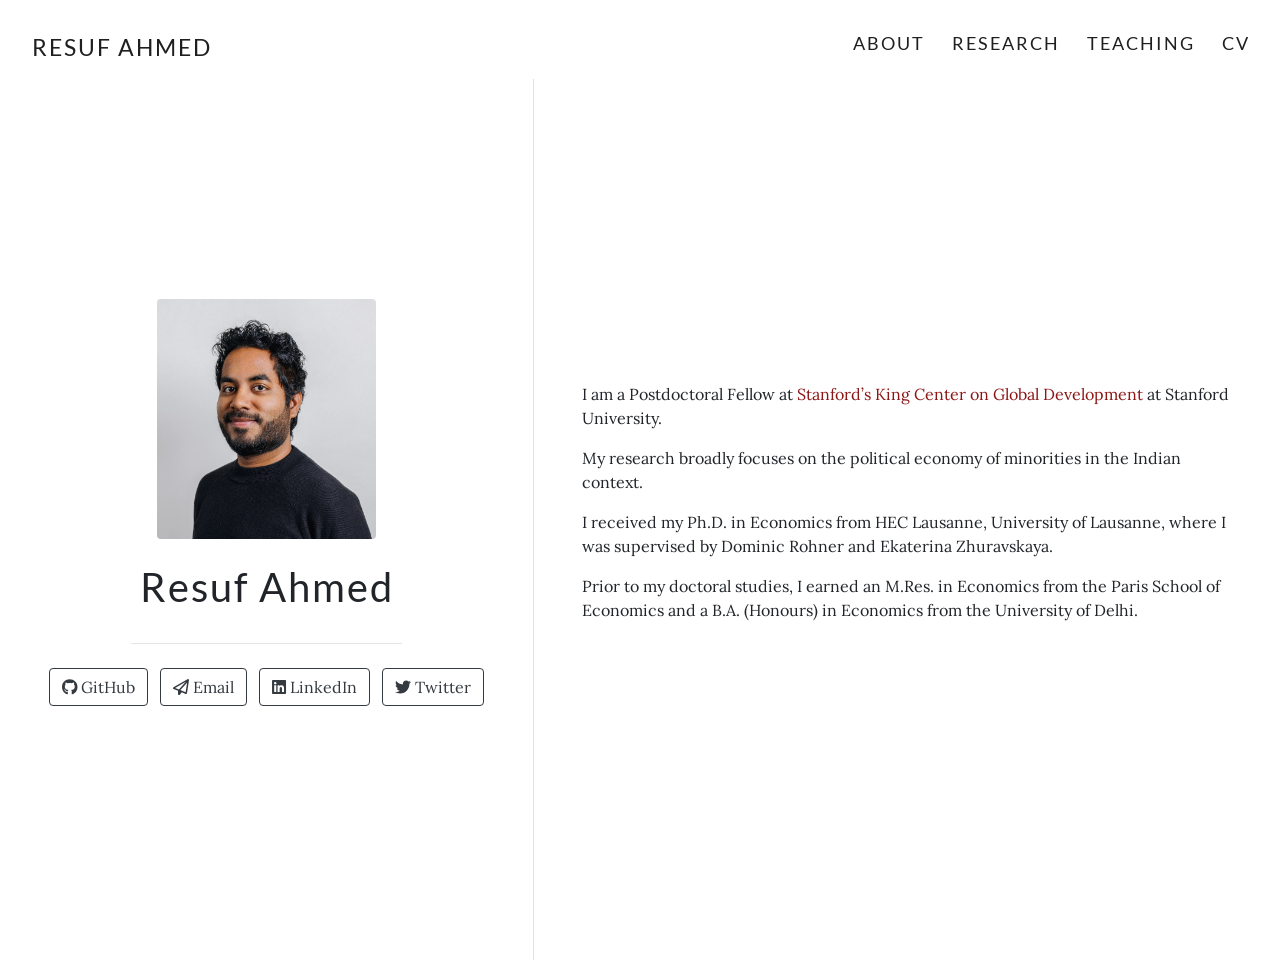
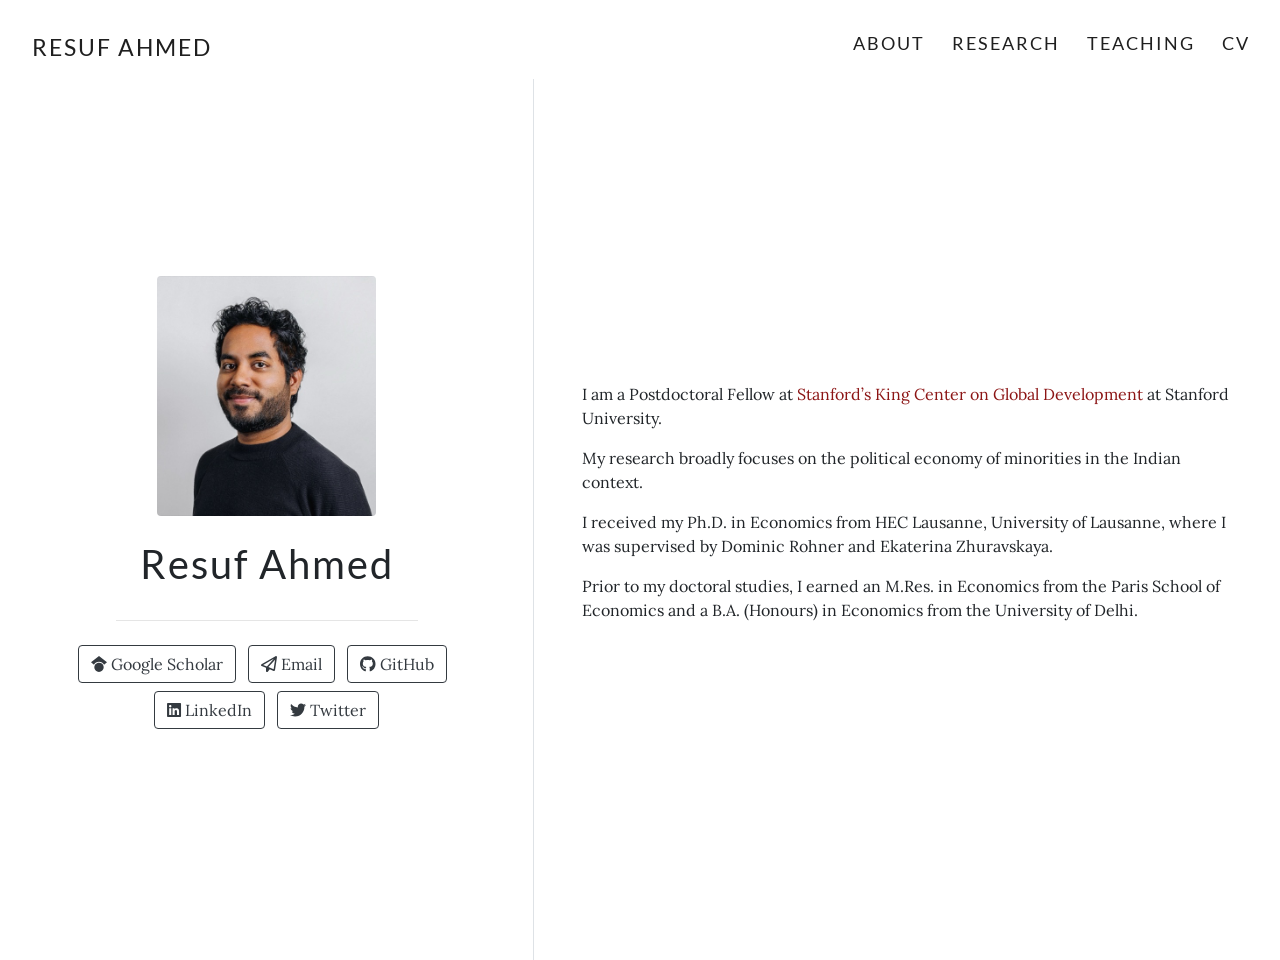
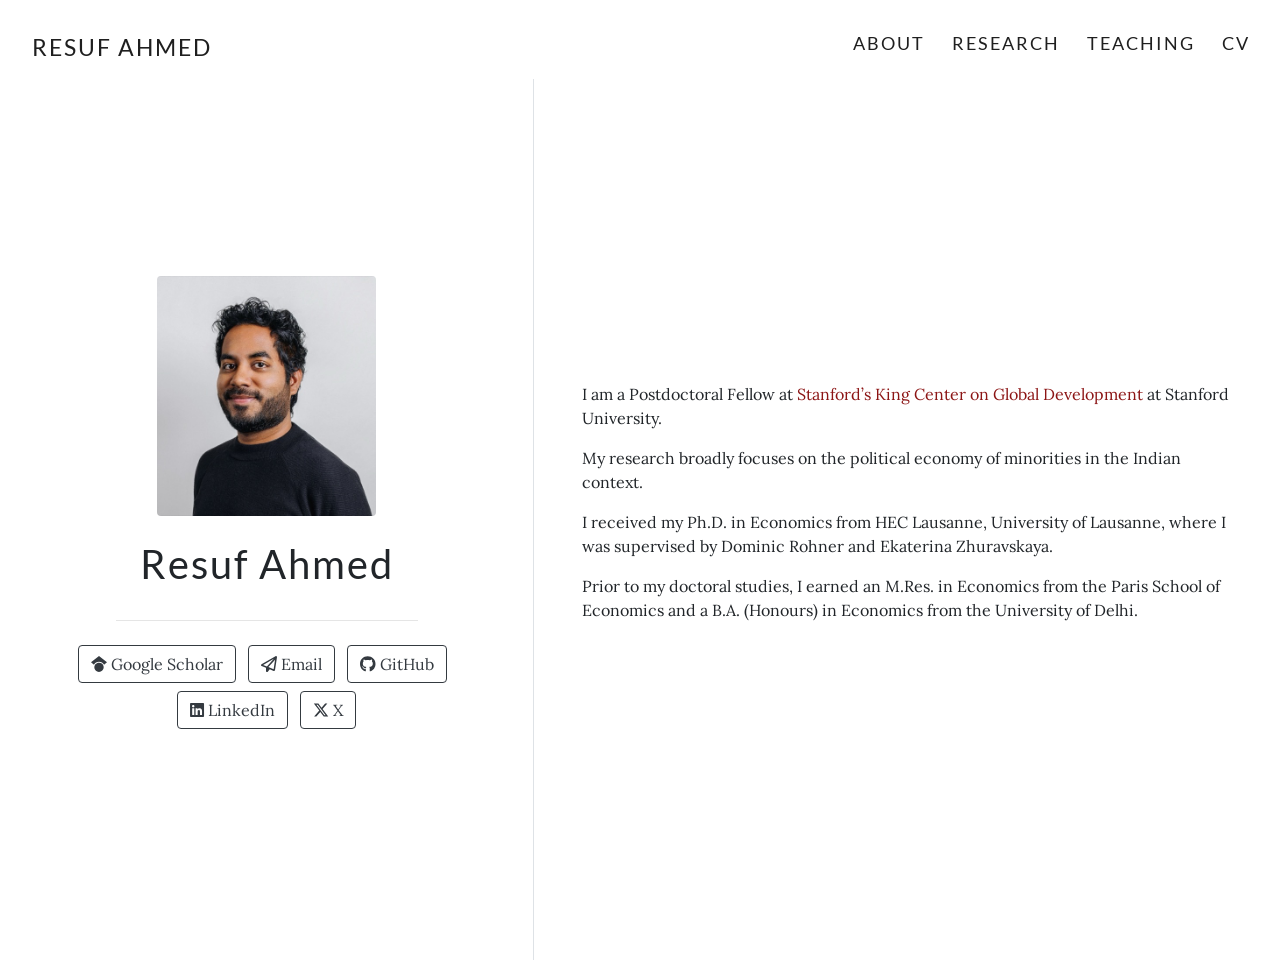
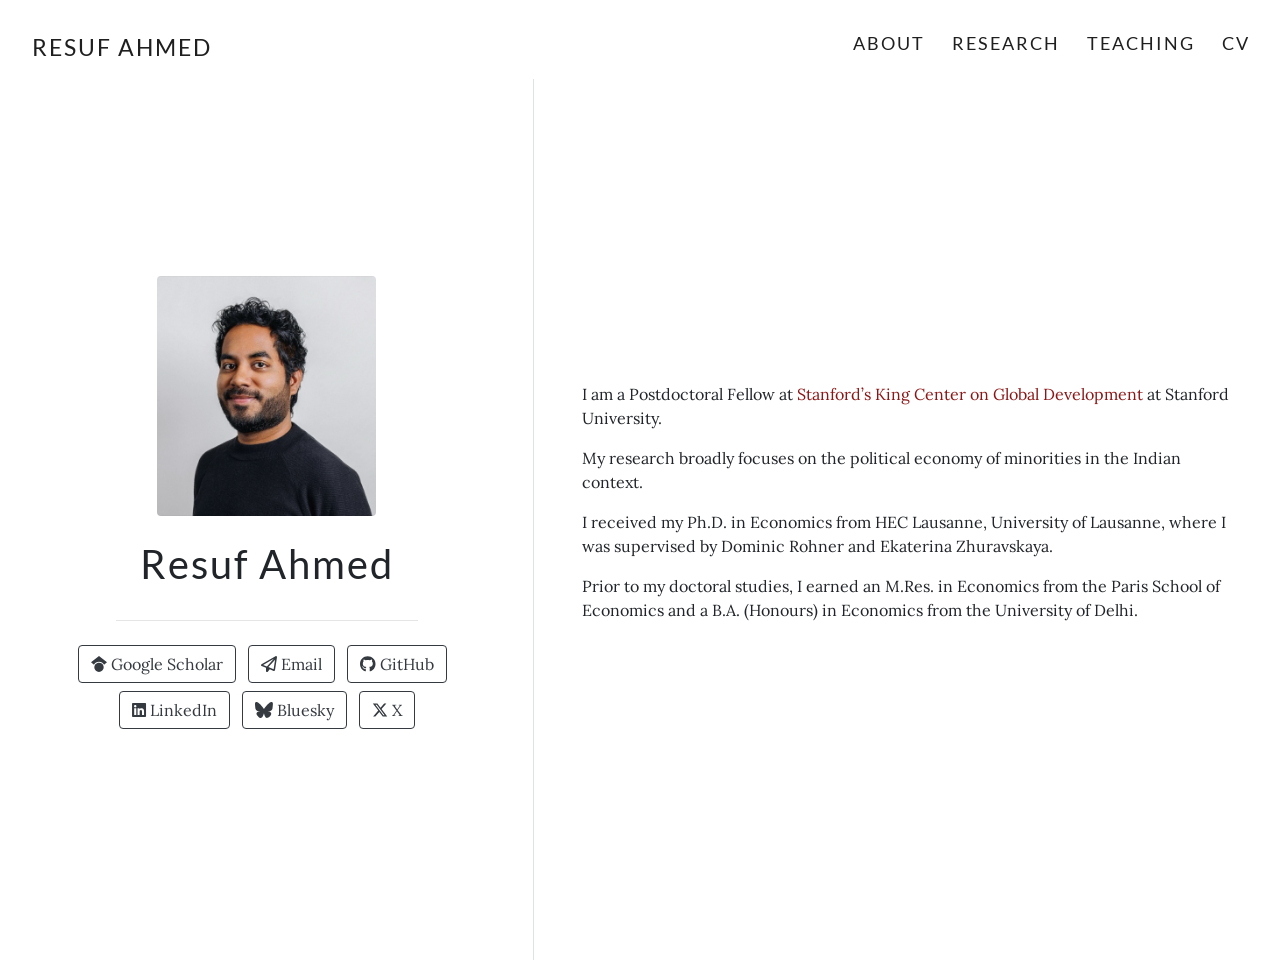
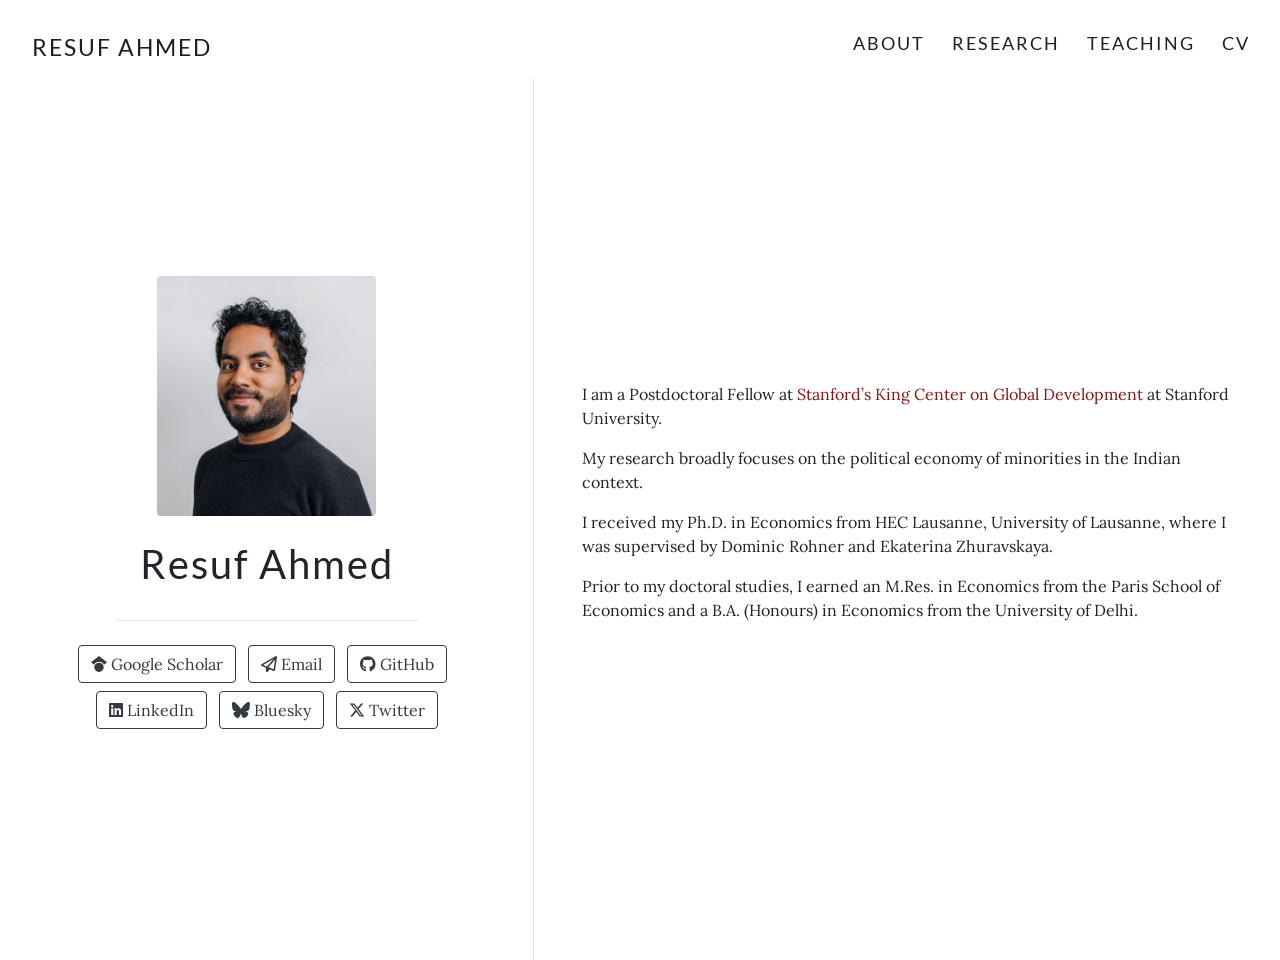
